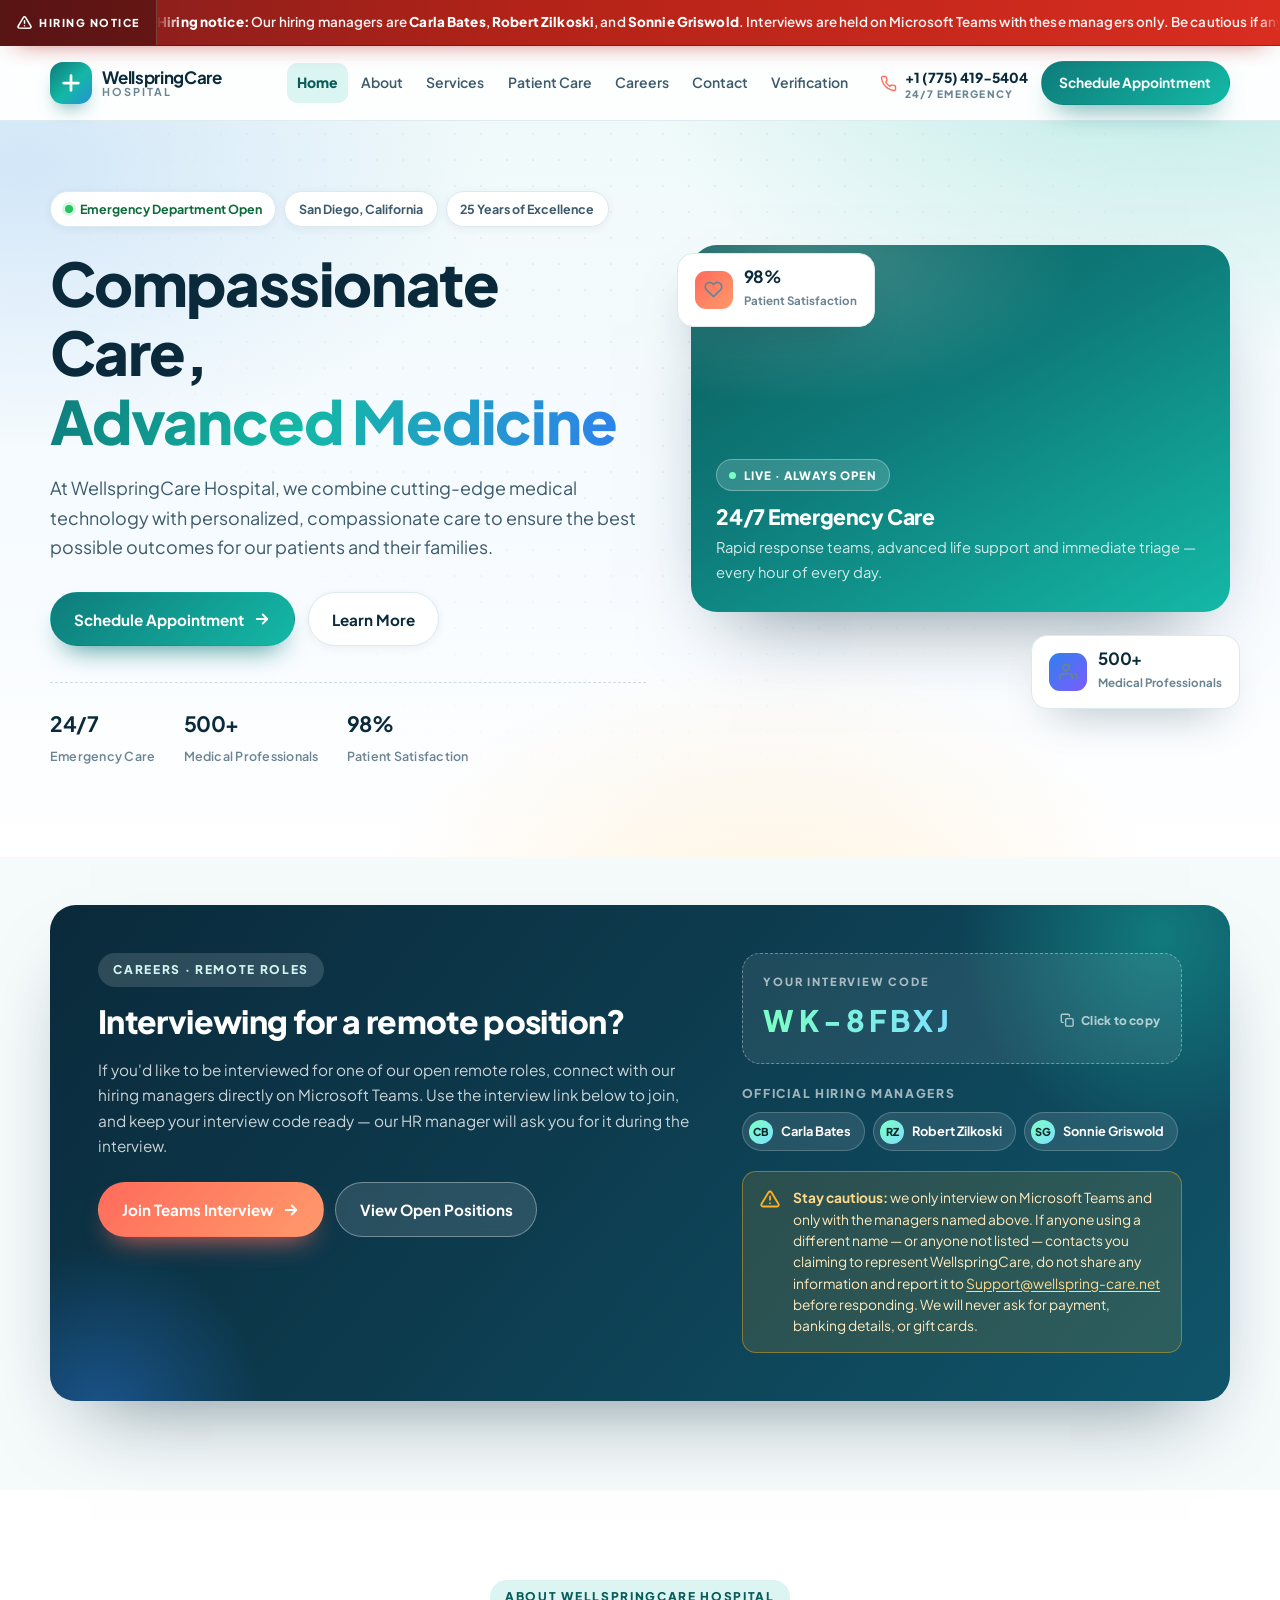
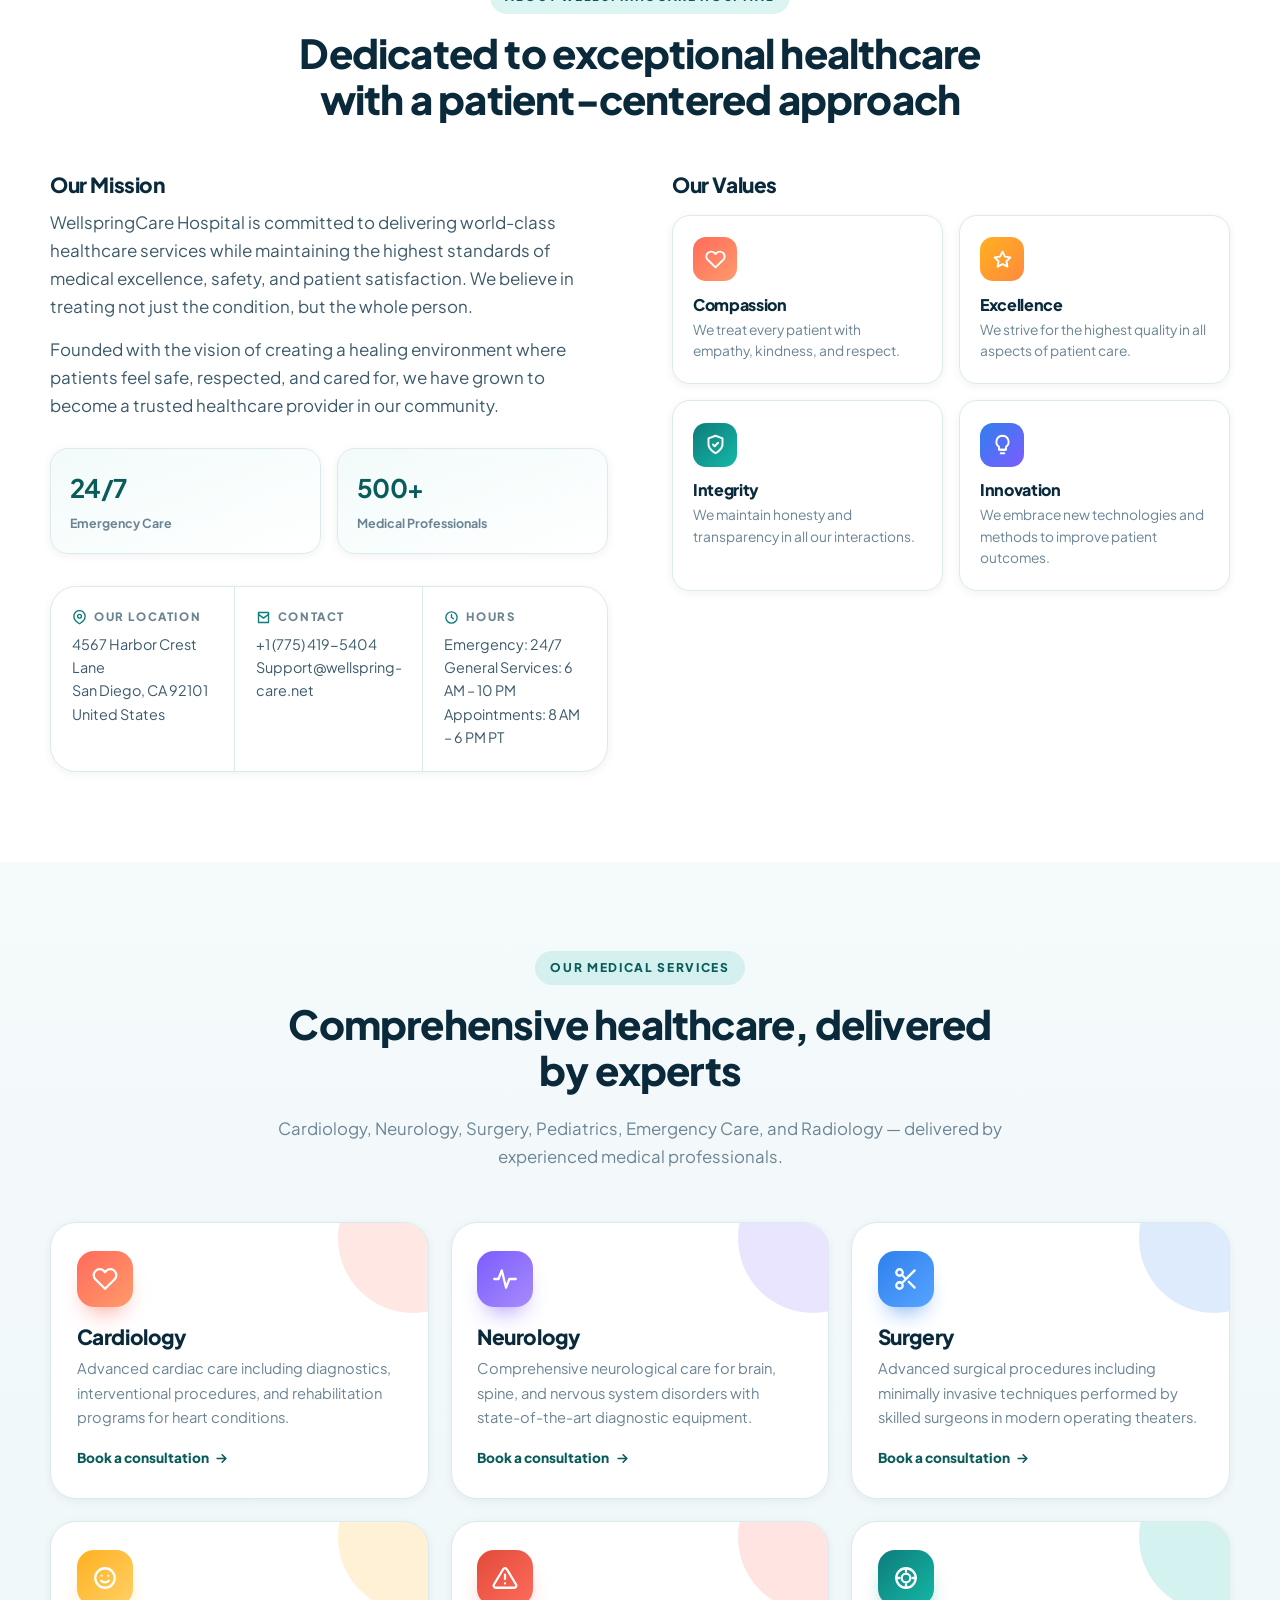
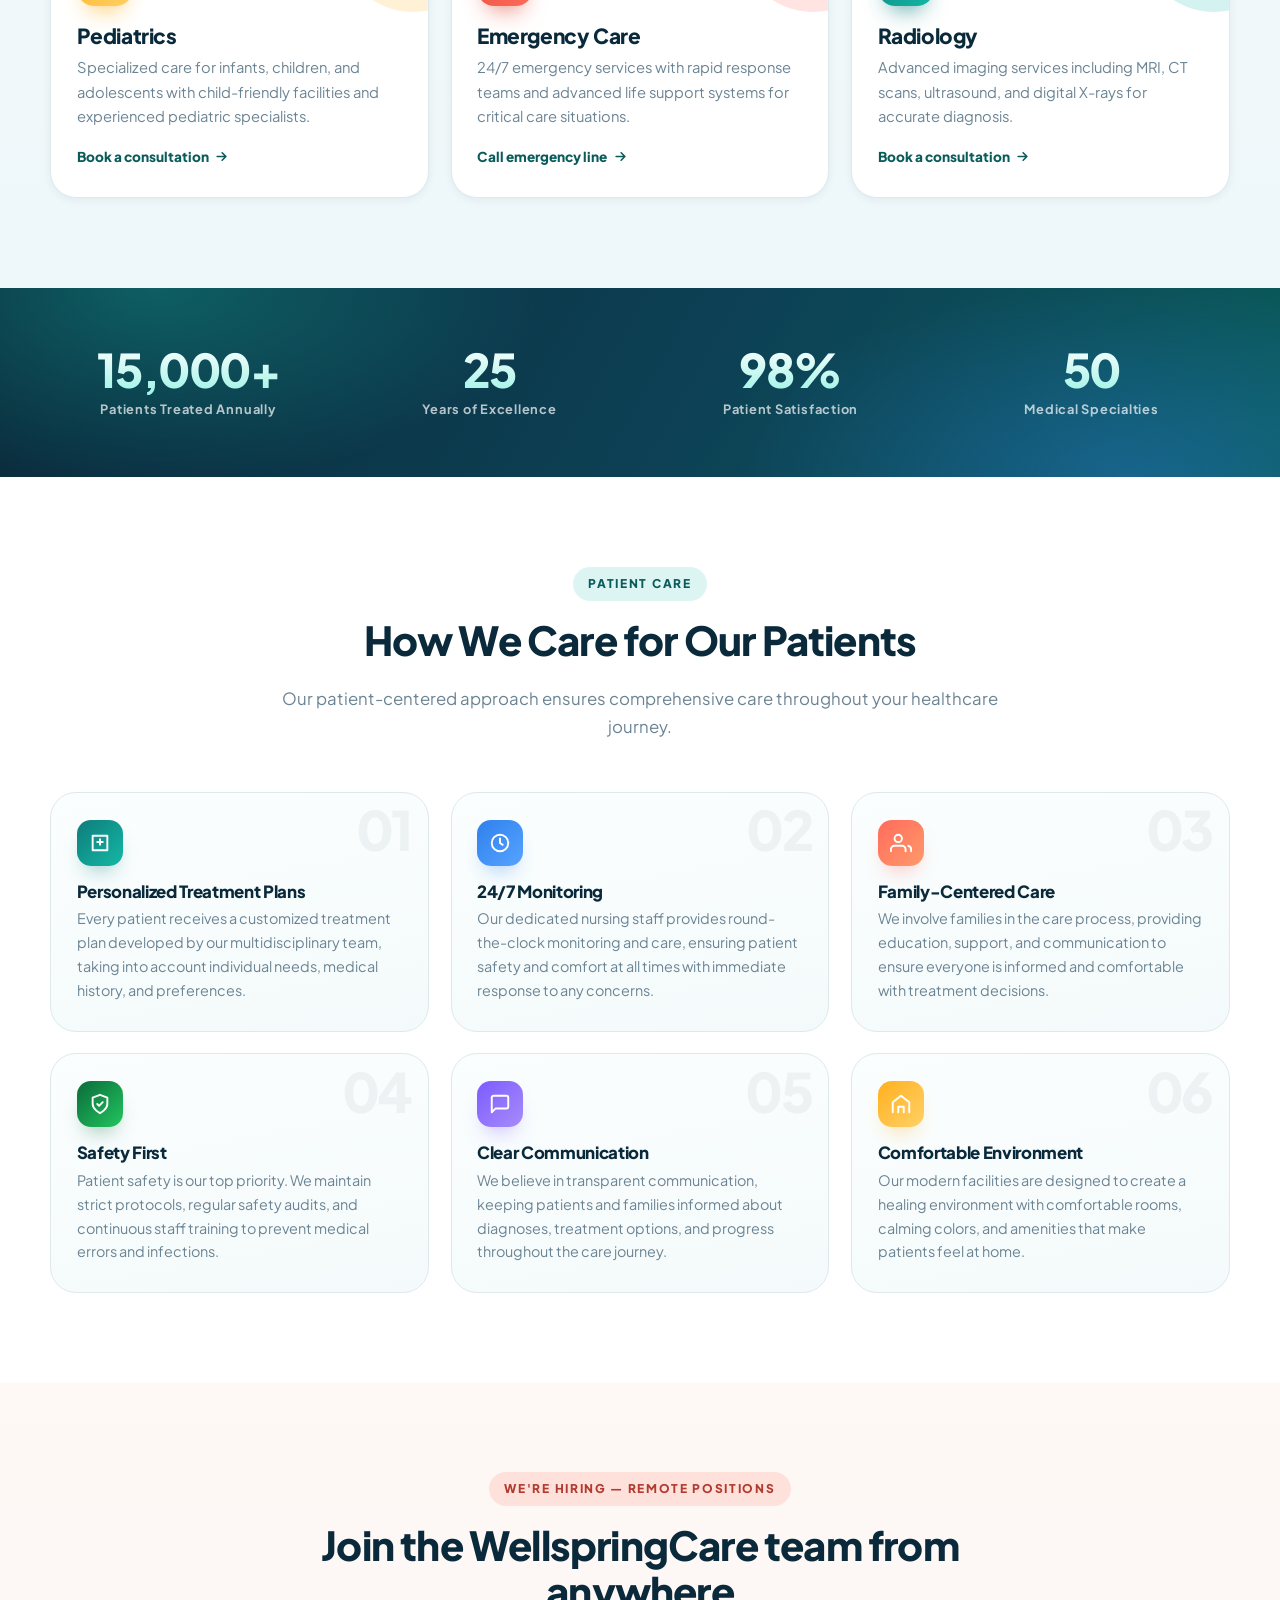
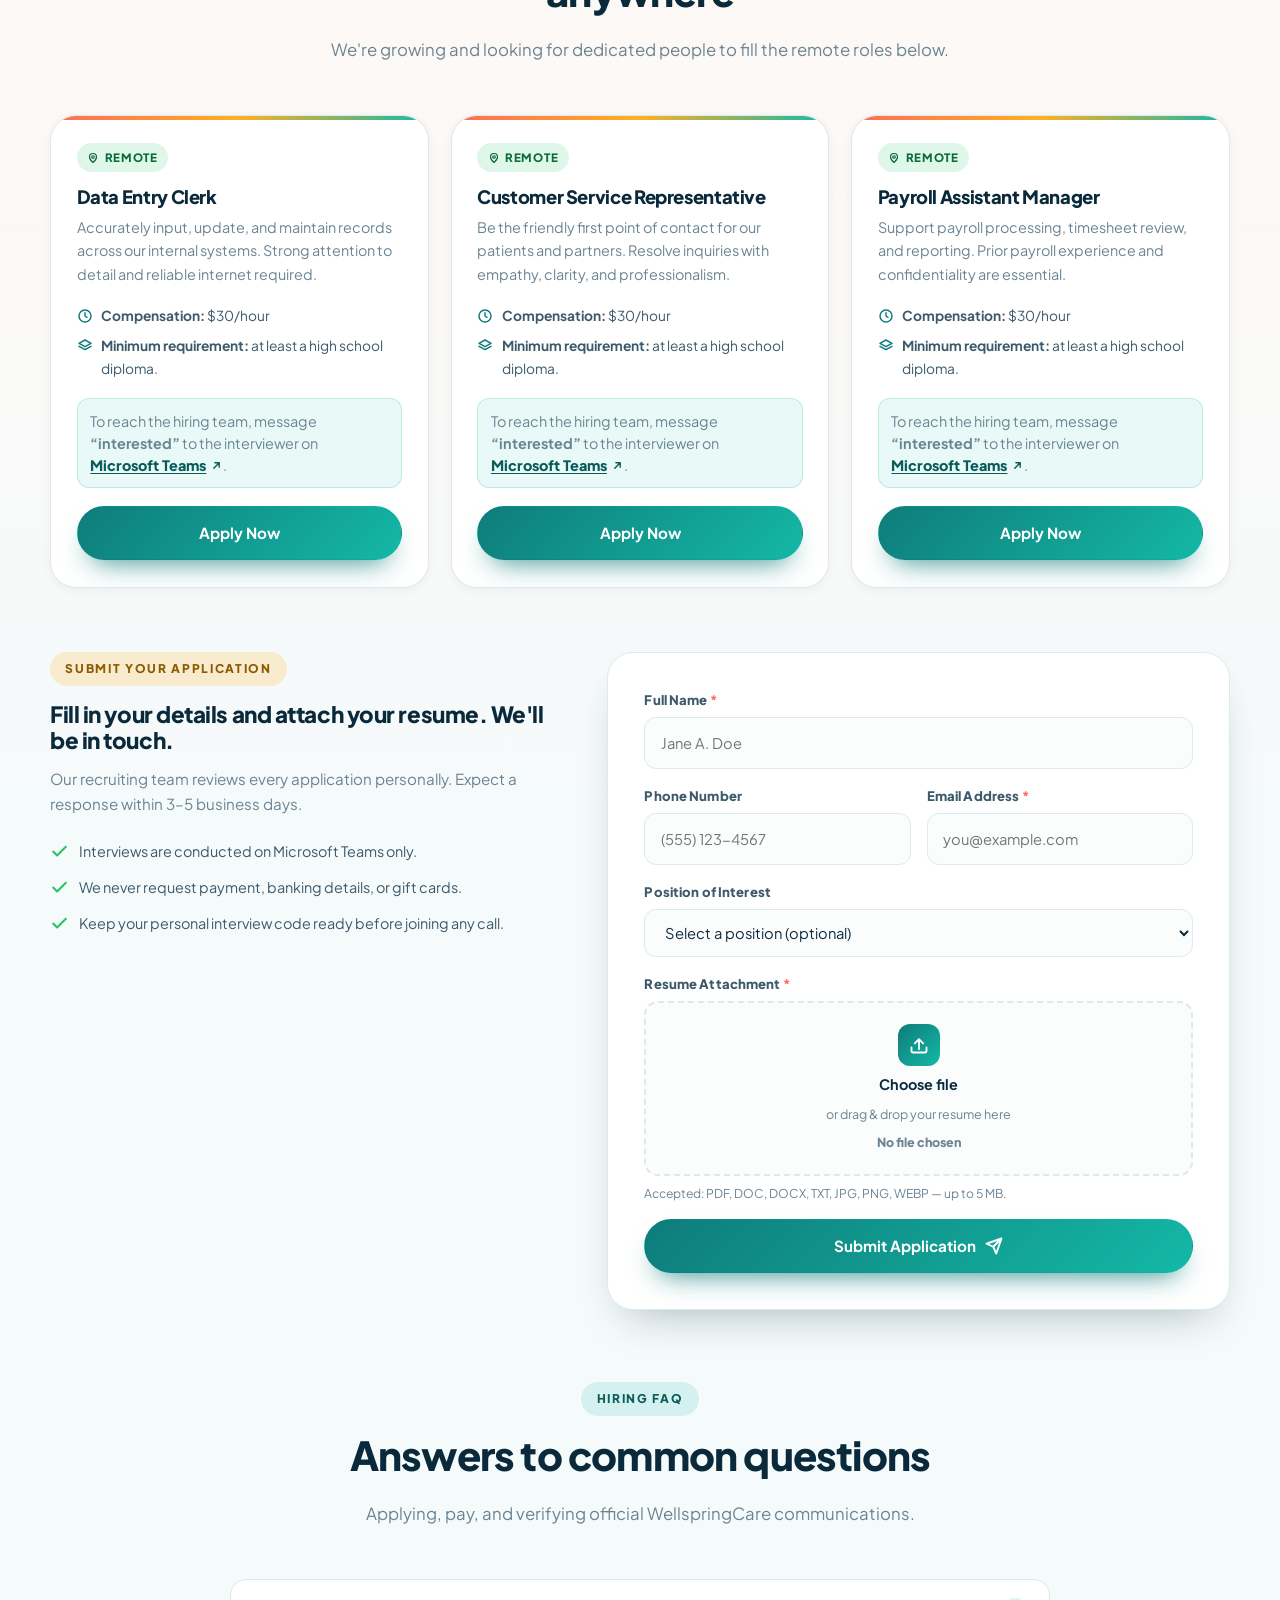
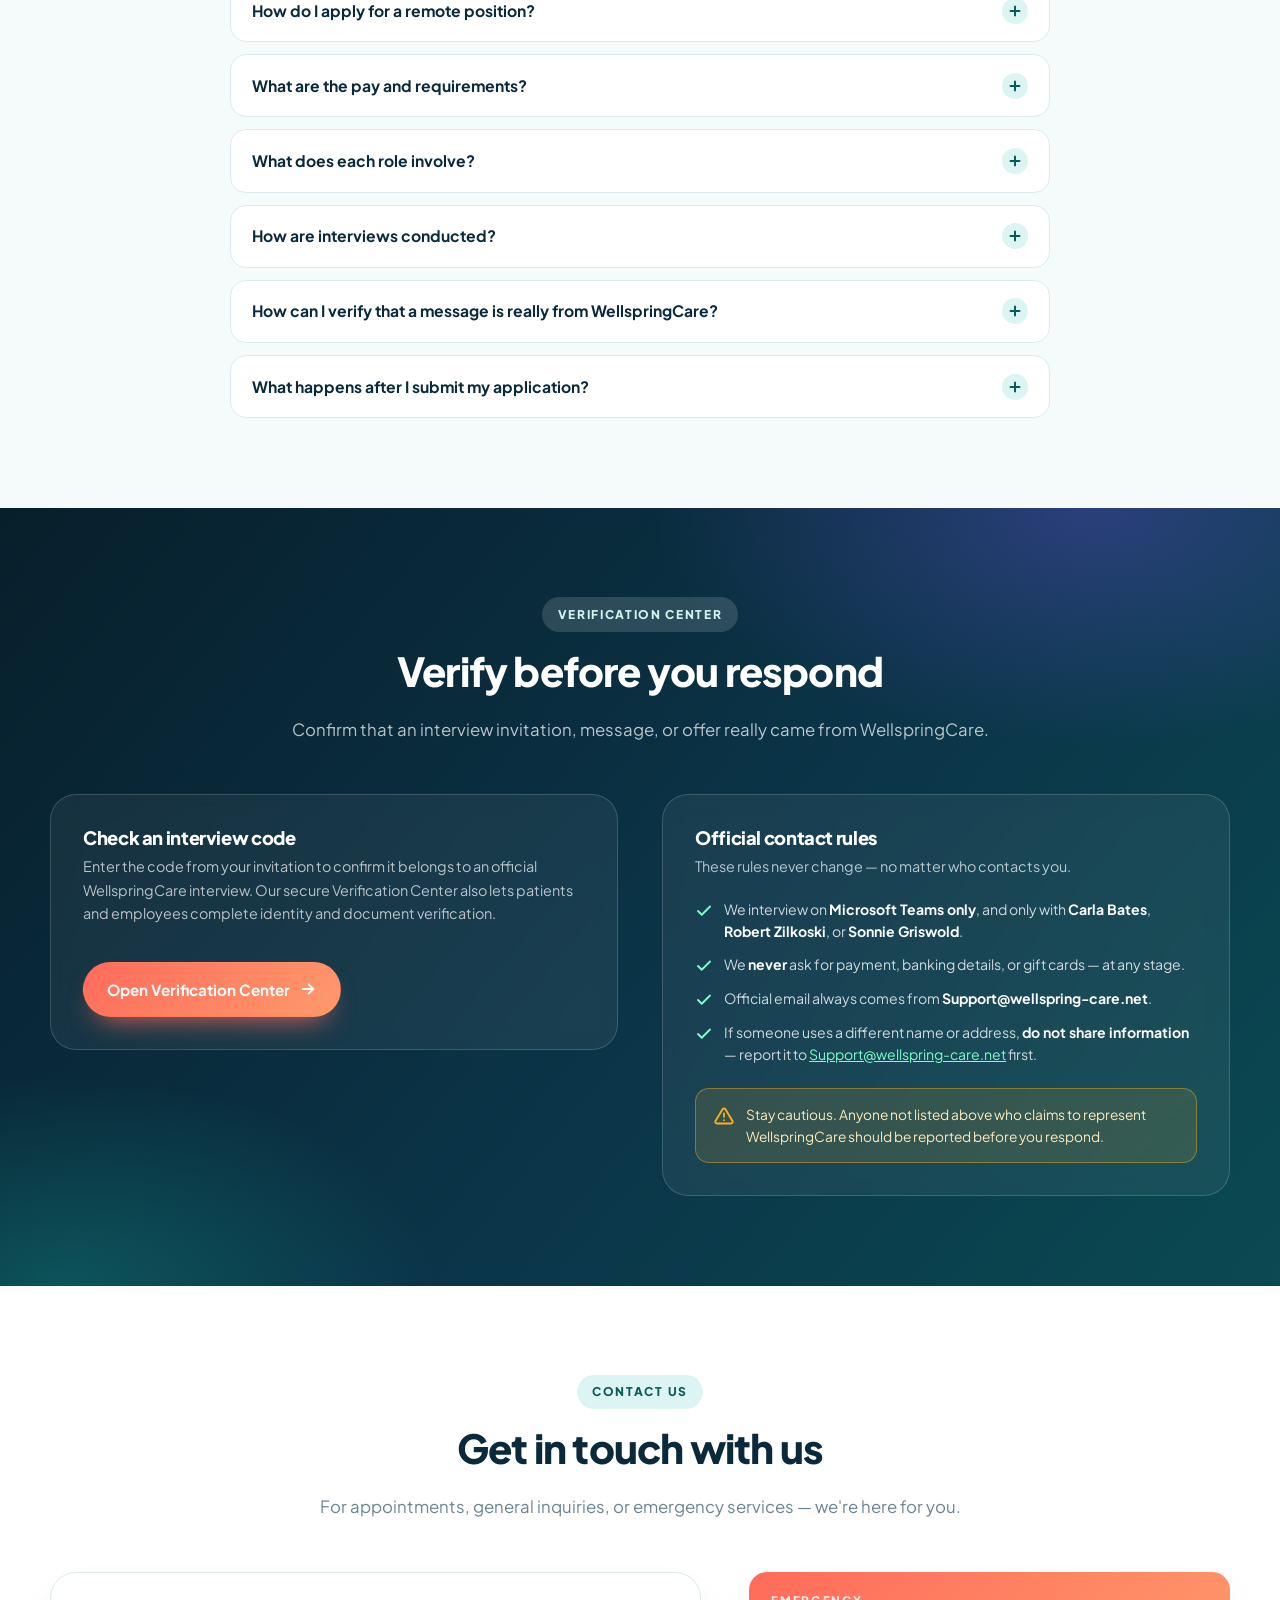
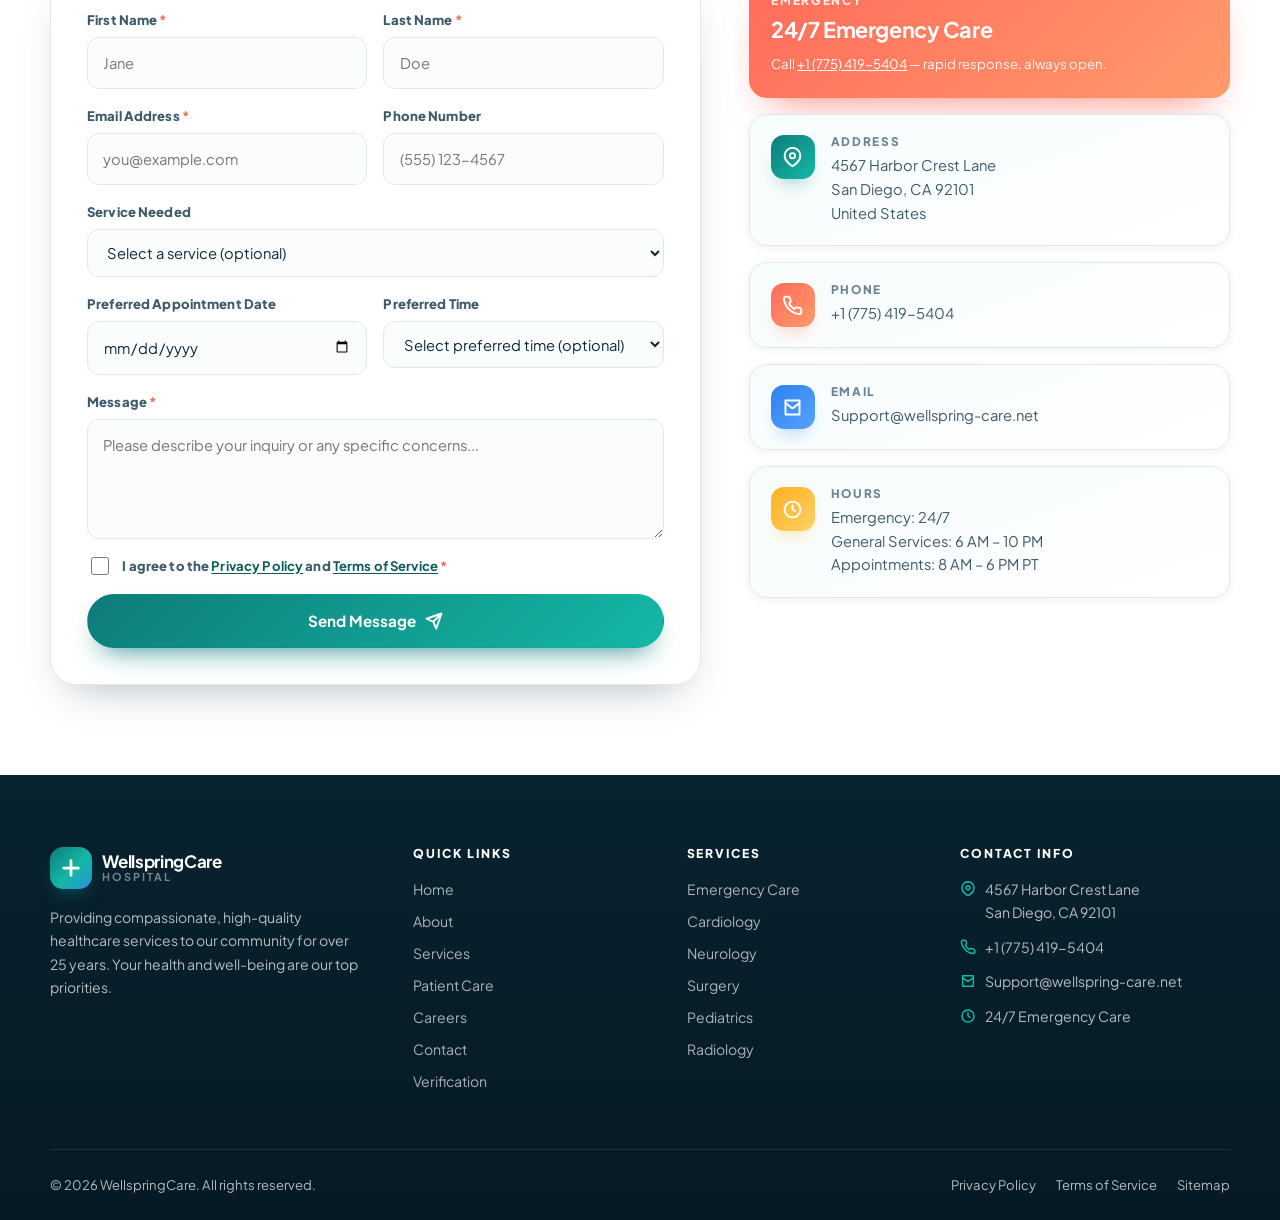
==== index.html @ de18329c "Update index.html" ====
<!DOCTYPE html>
<html lang="en">
<head>
<meta charset="UTF-8" />
<meta name="viewport" content="width=device-width, initial-scale=1" />
<meta name="theme-color" content="#0E7C7B" />
<title>WellspringCare Hospital</title>
<meta name="description" content="WellspringCare Hospital combines cutting-edge medical technology with personalized, compassionate care. 24/7 emergency care, cardiology, neurology, surgery, pediatrics and radiology in San Diego, CA." />

<link rel="preconnect" href="https://fonts.googleapis.com" />
<link rel="preconnect" href="https://fonts.gstatic.com" crossorigin />
<link href="https://fonts.googleapis.com/css2?family=Plus+Jakarta+Sans:wght@400;500;600;700;800&display=swap" rel="stylesheet" />

<style>
/* ============================================================
   1. DESIGN TOKENS
   ============================================================ */
:root{
  --ink:#0A2A3B;
  --ink-soft:#3C5A6B;
  --muted:#6B8494;

  --brand:#0E7C7B;
  --brand-dark:#0A5C5B;
  --brand-light:#14B8A6;
  --sky:#2F80ED;
  --coral:#FF6B5B;
  --amber:#FFB020;
  --violet:#7C5CFF;
  --mint:#22C55E;
  --danger:#B42318;

  --bg:#F5FAFB;
  --surface:#FFFFFF;
  --line:#DCEAEE;

  --radius-sm:12px;
  --radius:18px;
  --radius-lg:26px;

  --shadow-sm:0 2px 10px rgba(10,42,59,.06);
  --shadow:0 20px 45px -22px rgba(10,42,59,.38);
  --shadow-lg:0 40px 80px -40px rgba(10,42,59,.55);

  --max:1180px;
  --header-h:74px;
  --banner-h:46px;
  --ease:cubic-bezier(.2,.7,.3,1);
}

/* ============================================================
   2. RESET & BASE
   ============================================================ */
*,*::before,*::after{ box-sizing:border-box; }
html{ scroll-behavior:smooth; -webkit-text-size-adjust:100%; }
body{
  margin:0;
  font-family:'Plus Jakarta Sans', system-ui, -apple-system, "Segoe UI", Roboto, Arial, sans-serif;
  color:var(--ink);
  background:var(--bg);
  line-height:1.65;
  font-size:16px;
  -webkit-font-smoothing:antialiased;
}
body.nav-open{ overflow:hidden; }

h1,h2,h3,h4{ margin:0 0 .55em; line-height:1.15; letter-spacing:-.02em; font-weight:800; }
h1{ font-size:clamp(2.2rem, 5vw, 3.75rem); }
h2{ font-size:clamp(1.7rem, 3.4vw, 2.5rem); }
h3{ font-size:clamp(1.1rem, 1.8vw, 1.3rem); }
p{ margin:0 0 1rem; }
a{ color:inherit; text-decoration:none; }
ul{ margin:0; padding:0; list-style:none; }
img,svg{ display:block; max-width:100%; }
button{ font:inherit; }
input,select,textarea{ font:inherit; color:inherit; }

::selection{ background:rgba(20,184,166,.3); }

:focus-visible{
  outline:3px solid rgba(47,128,237,.55);
  outline-offset:3px;
  border-radius:6px;
}

.skip-link{
  position:absolute; left:1rem; top:-100px; z-index:999;
  background:var(--ink); color:#fff; padding:.75rem 1.25rem;
  border-radius:0 0 12px 12px; font-weight:700; transition:top .25s;
}
.skip-link:focus{ top:0; }

.hp-field{
  position:absolute !important;
  left:-9999px !important;
  top:auto !important;
  width:1px !important;
  height:1px !important;
  overflow:hidden !important;
  opacity:0 !important;
  pointer-events:none !important;
}

/* ============================================================
   3. LAYOUT HELPERS
   ============================================================ */
.container{ width:min(100% - 2.5rem, var(--max)); margin-inline:auto; }
section{
  padding:clamp(3.5rem, 7vw, 6rem) 0;
  scroll-margin-top:calc(var(--banner-h) + var(--header-h) + 12px);
}

.section-head{ max-width:740px; margin:0 auto clamp(2.25rem, 4vw, 3.25rem); text-align:center; }
.section-head p{ color:var(--muted); font-size:1.05rem; margin:0; }
.section-head--left{ margin-inline:0; text-align:left; }

.eyebrow{
  display:inline-flex; align-items:center; gap:.5rem;
  font-size:.75rem; font-weight:800; letter-spacing:.14em; text-transform:uppercase;
  color:var(--brand-dark); background:rgba(20,184,166,.14);
  padding:.45rem .95rem; border-radius:999px; margin-bottom:1rem;
}
.eyebrow--coral{ color:#B23A2E; background:rgba(255,107,91,.16); }
.eyebrow--amber{ color:#8A5B00; background:rgba(255,176,32,.2); }
.eyebrow--light{ color:#CFF5F1; background:rgba(255,255,255,.14); }

.gradient-text{
  background:linear-gradient(115deg, var(--brand) 0%, var(--brand-light) 45%, var(--sky) 100%);
  -webkit-background-clip:text; background-clip:text; color:transparent;
}

/* ============================================================
   4. BUTTONS
   ============================================================ */
.btn{
  display:inline-flex; align-items:center; justify-content:center; gap:.55rem;
  padding:.85rem 1.45rem; border-radius:999px; border:1px solid transparent;
  font-weight:700; font-size:.95rem; cursor:pointer; white-space:nowrap;
  transition:transform .25s var(--ease), box-shadow .25s var(--ease), background .25s, color .25s, border-color .25s, opacity .25s;
}
.btn:hover{ transform:translateY(-2px); }
.btn:active{ transform:translateY(0); }
.btn:disabled{ cursor:progress; transform:none; opacity:.72; }
.btn svg{ width:18px; height:18px; flex:none; }

.btn--primary{
  background:linear-gradient(135deg, var(--brand) 0%, var(--brand-light) 100%);
  color:#fff; box-shadow:0 14px 28px -14px rgba(14,124,123,.95);
}
.btn--primary:hover{ box-shadow:0 20px 34px -14px rgba(14,124,123,1); }

.btn--accent{
  background:linear-gradient(135deg, #FF6B5B 0%, #FF9A6B 100%);
  color:#fff; box-shadow:0 14px 28px -14px rgba(255,107,91,.95);
}

.btn--ghost{
  background:#fff; color:var(--ink); border-color:var(--line); box-shadow:var(--shadow-sm);
}
.btn--ghost:hover{ border-color:var(--brand-light); color:var(--brand-dark); }

.btn--light{
  background:rgba(255,255,255,.12); color:#fff; border-color:rgba(255,255,255,.35);
  backdrop-filter:blur(6px);
}
.btn--light:hover{ background:rgba(255,255,255,.22); }

.btn--sm{ padding:.62rem 1.1rem; font-size:.86rem; }
.btn--block{ width:100%; }

/* ============================================================
   5. NOTICE BANNER
   ============================================================ */
.notice-banner{
  position:sticky; top:0; z-index:110;
  display:flex; align-items:center;
  height:var(--banner-h);
  background:linear-gradient(90deg,#7F1D1D 0%, #B42318 42%, #D92D20 100%);
  color:#fff;
  overflow:hidden;
  border-bottom:1px solid rgba(0,0,0,.28);
  box-shadow:0 10px 24px -16px rgba(180,35,24,.95);
}

.notice-banner__label{
  flex:none; align-self:stretch;
  display:inline-flex; align-items:center; gap:.45rem;
  padding:0 1.05rem;
  background:rgba(0,0,0,.3);
  font-size:.68rem; font-weight:800; letter-spacing:.14em; text-transform:uppercase;
  white-space:nowrap;
  box-shadow:inset -1px 0 0 rgba(255,255,255,.18);
}
.notice-banner__label svg{ width:15px; height:15px; flex:none; }

.notice-banner__viewport{
  flex:1 1 auto; min-width:0; height:100%;
  display:flex; align-items:center;
  overflow:hidden;
  -webkit-mask-image:linear-gradient(90deg, transparent 0, #000 22px, #000 calc(100% - 22px), transparent 100%);
  mask-image:linear-gradient(90deg, transparent 0, #000 22px, #000 calc(100% - 22px), transparent 100%);
}

.notice-banner__track{
  display:inline-flex; align-items:center;
  white-space:nowrap; will-change:transform;
  animation:noticeScroll 46s linear infinite;
}
.notice-banner:hover .notice-banner__track,
.notice-banner:focus-within .notice-banner__track{ animation-play-state:paused; }

.notice-banner__item{
  position:relative;
  display:inline-block;
  padding-right:3.25rem;
  font-size:.84rem; font-weight:600; letter-spacing:.01em;
  color:rgba(255,255,255,.94);
}
.notice-banner__item strong{ font-weight:800; color:#fff; }
.notice-banner__item::after{
  content:""; position:absolute; right:1.3rem; top:50%;
  width:6px; height:6px; border-radius:50%;
  background:rgba(255,255,255,.6);
  transform:translateY(-50%);
}

@keyframes noticeScroll{
  from{ transform:translateX(0); }
  to{ transform:translateX(-50%); }
}

/* ============================================================
   6. HEADER / NAV
   ============================================================ */
.header{
  position:sticky; top:var(--banner-h); z-index:100;
  background:rgba(255,255,255,.82);
  backdrop-filter:blur(16px) saturate(1.6);
  -webkit-backdrop-filter:blur(16px) saturate(1.6);
  border-bottom:1px solid rgba(220,234,238,.9);
  transition:box-shadow .3s, background .3s;
}
.header.is-scrolled{ box-shadow:0 10px 30px -18px rgba(10,42,59,.5); background:rgba(255,255,255,.94); }

.header__inner{
  display:flex; align-items:center; gap:1.25rem;
  height:var(--header-h);
}

.brand{ display:flex; align-items:center; gap:.65rem; flex:none; }
.brand__mark{
  width:42px; height:42px; border-radius:13px; flex:none;
  display:grid; place-items:center; color:#fff;
  background:linear-gradient(135deg, var(--brand) 0%, var(--brand-light) 55%, var(--sky) 120%);
  box-shadow:0 10px 20px -10px rgba(14,124,123,.9);
}
.brand__mark svg{ width:22px; height:22px; }
.brand__text{ display:flex; flex-direction:column; line-height:1.1; }
.brand__text strong{ font-size:1.06rem; letter-spacing:-.02em; }
.brand__text small{ font-size:.68rem; letter-spacing:.18em; text-transform:uppercase; color:var(--muted); font-weight:700; }

.nav{ margin-left:auto; }
.nav__list{ display:flex; align-items:center; gap:.15rem; }
.nav__link{
  display:inline-block; padding:.55rem .72rem; border-radius:10px;
  font-size:.9rem; font-weight:600; color:var(--ink-soft);
  transition:color .2s, background .2s;
}
.nav__link:hover{ color:var(--brand-dark); background:rgba(20,184,166,.1); }
.nav__link.is-active{ color:var(--brand-dark); background:rgba(20,184,166,.14); font-weight:800; }

.header__actions{ display:flex; align-items:center; gap:.7rem; flex:none; }
.header__phone{
  display:flex; align-items:center; gap:.5rem; font-weight:800; font-size:.86rem;
  color:var(--ink); padding:.4rem .1rem;
}
.header__phone svg{ width:17px; height:17px; color:var(--coral); }
.header__phone span small{ display:block; font-size:.64rem; letter-spacing:.12em; text-transform:uppercase; color:var(--muted); font-weight:800; line-height:1; }

.menu-btn{
  display:none; width:44px; height:44px; border-radius:12px;
  border:1px solid var(--line); background:#fff; cursor:pointer;
  align-items:center; justify-content:center; flex-direction:column; gap:5px;
}
.menu-btn span{
  display:block; width:20px; height:2px; border-radius:2px; background:var(--ink);
  transition:transform .3s var(--ease), opacity .2s;
}
.menu-btn.is-open span:nth-child(1){ transform:translateY(7px) rotate(45deg); }
.menu-btn.is-open span:nth-child(2){ opacity:0; }
.menu-btn.is-open span:nth-child(3){ transform:translateY(-7px) rotate(-45deg); }

/* ============================================================
   7. HERO
   ============================================================ */
.hero{
  position:relative; overflow:hidden;
  padding:clamp(2.75rem, 5.5vw, 4.5rem) 0 clamp(3.5rem, 7vw, 5.5rem);
  background:
    radial-gradient(900px 520px at 92% -12%, rgba(20,184,166,.24), transparent 62%),
    radial-gradient(760px 460px at 2% 6%, rgba(47,128,237,.16), transparent 62%),
    radial-gradient(620px 420px at 60% 110%, rgba(255,176,32,.14), transparent 65%),
    linear-gradient(180deg,#F1FAFA 0%, #F6FBFF 55%, #FFFFFF 100%);
}
.hero::after{
  content:""; position:absolute; inset:0; pointer-events:none;
  background-image:radial-gradient(rgba(10,42,59,.055) 1px, transparent 1px);
  background-size:26px 26px;
  mask-image:radial-gradient(ellipse at 50% 20%, #000 20%, transparent 72%);
  -webkit-mask-image:radial-gradient(ellipse at 50% 20%, #000 20%, transparent 72%);
}
.hero__inner{
  position:relative; z-index:2;
  display:grid; grid-template-columns:1.05fr .95fr;
  gap:clamp(2rem, 5vw, 4rem); align-items:center;
}

.hero__badges{ display:flex; flex-wrap:wrap; gap:.5rem; margin-bottom:1.35rem; }
.chip{
  display:inline-flex; align-items:center; gap:.45rem;
  background:#fff; border:1px solid var(--line); border-radius:999px;
  padding:.4rem .85rem; font-size:.78rem; font-weight:700; color:var(--ink-soft);
  box-shadow:var(--shadow-sm);
}
.chip .dot{ width:8px; height:8px; border-radius:50%; background:var(--mint); box-shadow:0 0 0 3px rgba(34,197,94,.18); }
.chip--live{ color:#0B6B3A; }
.chip--live .dot{ animation:pulseDot 1.8s infinite; }
@keyframes pulseDot{
  0%,100%{ box-shadow:0 0 0 0 rgba(34,197,94,.45); }
  50%{ box-shadow:0 0 0 7px rgba(34,197,94,0); }
}

.hero__title{ margin-bottom:1.1rem; }
.hero__lead{ font-size:clamp(1rem, 1.4vw, 1.12rem); color:var(--ink-soft); max-width:56ch; margin-bottom:1.9rem; }

.hero__cta{ display:flex; flex-wrap:wrap; gap:.8rem; margin-bottom:2.25rem; }

.hero__trust{ display:flex; flex-wrap:wrap; gap:1.75rem; padding-top:1.5rem; border-top:1px dashed rgba(10,42,59,.16); }
.hero__trust div strong{ display:block; font-size:1.32rem; letter-spacing:-.02em; }
.hero__trust div span{ font-size:.78rem; color:var(--muted); font-weight:600; letter-spacing:.02em; }

.hero__visual{ position:relative; min-height:470px; }

.hero-card{
  position:relative; border-radius:var(--radius-lg); overflow:hidden;
  background:linear-gradient(150deg,#0A5C5B 0%, #0E7C7B 45%, #14B8A6 100%);
  box-shadow:var(--shadow-lg); color:#fff; padding:0;
}
.hero-card__art{
  position:relative; height:190px; overflow:hidden;
  background:radial-gradient(400px 200px at 20% 10%, rgba(255,255,255,.22), transparent 70%);
}
.hero-card__art svg{ position:absolute; inset:0; width:100%; height:100%; }
.ecg-line{
  stroke:#B8FFF4; stroke-width:3; fill:none; stroke-linecap:round; stroke-linejoin:round;
  stroke-dasharray:1200; stroke-dashoffset:1200;
  animation:ecgDraw 4s linear infinite;
  filter:drop-shadow(0 0 8px rgba(184,255,244,.85));
}
@keyframes ecgDraw{
  0%{ stroke-dashoffset:1200; }
  70%{ stroke-dashoffset:0; }
  100%{ stroke-dashoffset:-1200; }
}
.hero-card__body{ padding:1.5rem 1.6rem 1.75rem; }
.hero-card__body h3{ color:#fff; margin-bottom:.4rem; font-size:1.32rem; }
.hero-card__body p{ color:rgba(255,255,255,.82); font-size:.92rem; margin:0; }

.pill-live{
  display:inline-flex; align-items:center; gap:.45rem;
  background:rgba(255,255,255,.16); border:1px solid rgba(255,255,255,.3);
  color:#fff; font-size:.72rem; font-weight:800; letter-spacing:.09em; text-transform:uppercase;
  padding:.35rem .75rem; border-radius:999px; margin-bottom:.85rem;
}
.pill-live .dot{ width:7px; height:7px; border-radius:50%; background:#7CFFC4; animation:pulseDot 1.8s infinite; }

.float-card{
  position:absolute; background:#fff; border-radius:16px; padding:.85rem 1.05rem;
  box-shadow:var(--shadow); border:1px solid var(--line);
  display:flex; align-items:center; gap:.7rem; z-index:3;
}
.float-card__icon{
  width:38px; height:38px; border-radius:11px; display:grid; place-items:center; flex:none; color:#fff;
}
.float-card__icon svg{ width:19px; height:19px; }
.float-card strong{ display:block; font-size:1.05rem; line-height:1.1; letter-spacing:-.02em; }
.float-card span{ font-size:.72rem; color:var(--muted); font-weight:700; }

.float-card--a{ top:8px; left:-26px; animation:floatY 6s ease-in-out infinite; }
.float-card--a .float-card__icon{ background:linear-gradient(135deg,#FF6B5B,#FF9A6B); }
.float-card--b{ bottom:6px; right:-22px; animation:floatY 7s ease-in-out infinite .8s; }
.float-card--b .float-card__icon{ background:linear-gradient(135deg,#2F80ED,#7C5CFF); }
.float-card--c{ bottom:96px; left:-16px; animation:floatY 8s ease-in-out infinite .4s; }
.float-card--c .float-card__icon{ background:linear-gradient(135deg,#FFB020,#FF8A3D); }

@keyframes floatY{
  0%,100%{ transform:translateY(0); }
  50%{ transform:translateY(-12px); }
}

/* ============================================================
   8. HIRING ALERT BAND
   ============================================================ */
.hiring{ padding-top:clamp(2rem, 4vw, 3rem); }
.hiring__card{
  position:relative; overflow:hidden;
  border-radius:var(--radius-lg);
  background:linear-gradient(130deg,#0A2A3B 0%, #0D3B4E 45%, #10556A 100%);
  color:#fff; padding:clamp(1.75rem, 4vw, 3rem);
  box-shadow:var(--shadow-lg);
}
.hiring__card::before{
  content:""; position:absolute; width:420px; height:420px; border-radius:50%;
  right:-140px; top:-180px; background:radial-gradient(circle, rgba(20,184,166,.45), transparent 68%);
}
.hiring__card::after{
  content:""; position:absolute; width:340px; height:340px; border-radius:50%;
  left:-120px; bottom:-180px; background:radial-gradient(circle, rgba(47,128,237,.4), transparent 68%);
}
.hiring__grid{ position:relative; z-index:2; display:grid; grid-template-columns:1.15fr .85fr; gap:clamp(1.75rem,4vw,3rem); align-items:start; }
.hiring h2{ color:#fff; font-size:clamp(1.5rem, 2.6vw, 2rem); }
.hiring p{ color:rgba(255,255,255,.78); font-size:.96rem; }
.hiring__actions{ display:flex; flex-wrap:wrap; gap:.7rem; margin-top:1.5rem; }

.code-box{
  display:block; width:100%; text-align:left; cursor:pointer;
  background:rgba(255,255,255,.08);
  border:1px dashed rgba(255,255,255,.35);
  border-radius:var(--radius);
  padding:1.15rem 1.3rem; margin:0 0 1.15rem;
  font:inherit; color:#fff;
  transition:background .25s, border-color .25s, transform .2s var(--ease), box-shadow .25s;
}
.code-box:hover{
  background:rgba(255,255,255,.14);
  border-color:rgba(255,255,255,.6);
  box-shadow:0 18px 34px -22px rgba(0,0,0,.8);
}
.code-box:active{ transform:translateY(1px); }
.code-box__label{
  display:block; font-size:.7rem; letter-spacing:.16em; text-transform:uppercase;
  color:rgba(255,255,255,.62); font-weight:800; margin-bottom:.35rem;
}
.code-box__row{
  display:flex; align-items:center; justify-content:space-between;
  gap:1rem; flex-wrap:wrap;
}
.code-box strong{
  font-size:clamp(1.5rem, 3vw, 1.85rem); letter-spacing:.14em; font-weight:800;
  background:linear-gradient(90deg,#7CFFC4,#7EE0FF);
  -webkit-background-clip:text; background-clip:text; color:transparent;
}
.code-box__hint{
  display:inline-flex; align-items:center; gap:.4rem;
  font-size:.75rem; font-weight:800; letter-spacing:.02em;
  color:rgba(255,255,255,.65);
  transition:color .25s;
}
.code-box__hint svg{ width:15px; height:15px; }
.code-box:hover .code-box__hint{ color:#7CFFC4; }
.code-box.is-copied{
  border-color:#7CFFC4; border-style:solid;
  background:rgba(124,255,196,.14);
}
.code-box.is-copied .code-box__hint{ color:#7CFFC4; }

.managers{ display:flex; flex-wrap:wrap; gap:.5rem; margin-bottom:1.25rem; }
.manager-chip{
  display:inline-flex; align-items:center; gap:.5rem;
  background:rgba(255,255,255,.1); border:1px solid rgba(255,255,255,.2);
  padding:.4rem .8rem .4rem .4rem; border-radius:999px; font-size:.8rem; font-weight:700;
}
.manager-chip i{
  width:24px; height:24px; border-radius:50%; display:grid; place-items:center;
  font-style:normal; font-size:.68rem; font-weight:800; color:#062A2A;
  background:linear-gradient(135deg,#7CFFC4,#7EE0FF);
}

.warn{
  display:flex; gap:.8rem; align-items:flex-start;
  background:rgba(255,176,32,.12); border:1px solid rgba(255,176,32,.42);
  border-radius:14px; padding:.95rem 1.1rem; font-size:.86rem; line-height:1.55;
  color:#FFE9BC;
}
.warn svg{ width:20px; height:20px; flex:none; color:#FFB020; margin-top:2px; }
.warn strong{ color:#FFD98A; }
.warn a{ color:#FFD98A; text-decoration:underline; text-underline-offset:2px; }

/* ============================================================
   9. ABOUT
   ============================================================ */
.about{ background:#fff; }
.about__grid{ display:grid; grid-template-columns:1fr 1fr; gap:clamp(2rem,5vw,4rem); align-items:start; }
.about__lead{ font-size:1.06rem; color:var(--ink-soft); }

.mini-stats{ display:flex; gap:1rem; margin:1.75rem 0 0; }
.mini-stat{
  flex:1; background:linear-gradient(160deg,#F2FBFA,#FFFFFF);
  border:1px solid var(--line); border-radius:var(--radius); padding:1.1rem 1.2rem;
  box-shadow:var(--shadow-sm);
}
.mini-stat strong{ display:block; font-size:1.6rem; letter-spacing:-.03em; color:var(--brand-dark); }
.mini-stat span{ font-size:.78rem; color:var(--muted); font-weight:700; }

.values-grid{ display:grid; grid-template-columns:1fr 1fr; gap:1rem; }
.value-card{
  background:#fff; border:1px solid var(--line); border-radius:var(--radius);
  padding:1.35rem 1.25rem; box-shadow:var(--shadow-sm);
  transition:transform .3s var(--ease), box-shadow .3s var(--ease), border-color .3s;
  position:relative; overflow:hidden;
}
.value-card::before{
  content:""; position:absolute; left:0; top:0; bottom:0; width:4px;
  background:linear-gradient(180deg,var(--brand),var(--brand-light)); opacity:0; transition:opacity .3s;
}
.value-card:hover{ transform:translateY(-5px); box-shadow:var(--shadow); border-color:transparent; }
.value-card:hover::before{ opacity:1; }
.value-card__icon{
  width:44px; height:44px; border-radius:13px; display:grid; place-items:center;
  margin-bottom:.9rem; color:#fff;
}
.value-card__icon svg{ width:21px; height:21px; }
.value-card h4{ font-size:1rem; margin-bottom:.3rem; }
.value-card p{ font-size:.86rem; color:var(--muted); margin:0; line-height:1.55; }

.info-panel{
  margin-top:2rem; border-radius:var(--radius-lg); overflow:hidden;
  border:1px solid var(--line); background:#fff; box-shadow:var(--shadow-sm);
  display:grid; grid-template-columns:repeat(3,1fr);
}
.info-panel__item{ padding:1.4rem 1.3rem; border-right:1px solid var(--line); }
.info-panel__item:last-child{ border-right:0; }
.info-panel__item h4{
  display:flex; align-items:center; gap:.45rem;
  font-size:.72rem; letter-spacing:.14em; text-transform:uppercase; color:var(--muted);
  margin-bottom:.55rem; font-weight:800;
}
.info-panel__item h4 svg{ width:15px; height:15px; color:var(--brand); }
.info-panel__item p, .info-panel__item a{ font-size:.9rem; color:var(--ink-soft); margin:0; line-height:1.6; }
.info-panel__item a:hover{ color:var(--brand-dark); }

/* ============================================================
   10. SERVICES
   ============================================================ */
.services{ background:linear-gradient(180deg,#F5FAFB 0%, #EEF7F9 100%); }
.cards-grid{ display:grid; grid-template-columns:repeat(3,1fr); gap:1.35rem; }

.service-card{
  background:#fff; border:1px solid var(--line); border-radius:var(--radius-lg);
  padding:1.75rem 1.6rem; box-shadow:var(--shadow-sm); position:relative; overflow:hidden;
  transition:transform .35s var(--ease), box-shadow .35s var(--ease), border-color .35s;
}
.service-card::after{
  content:""; position:absolute; right:-60px; top:-60px; width:150px; height:150px; border-radius:50%;
  background:var(--glow, rgba(20,184,166,.14)); transition:transform .45s var(--ease);
}
.service-card:hover{ transform:translateY(-8px); box-shadow:var(--shadow); border-color:transparent; }
.service-card:hover::after{ transform:scale(1.5); }

.icon-tile{
  width:56px; height:56px; border-radius:17px; display:grid; place-items:center;
  color:#fff; margin-bottom:1.15rem; position:relative; z-index:2;
  background:linear-gradient(135deg, var(--tile-a), var(--tile-b));
  box-shadow:0 14px 26px -14px var(--tile-a);
}
.icon-tile svg{ width:26px; height:26px; }

.service-card h3{ position:relative; z-index:2; margin-bottom:.45rem; }
.service-card p{ font-size:.92rem; color:var(--muted); margin:0; position:relative; z-index:2; }

.service-card__link{
  display:inline-flex; align-items:center; gap:.35rem; margin-top:1.1rem;
  font-size:.85rem; font-weight:800; color:var(--brand-dark); position:relative; z-index:2;
}
.service-card__link svg{ width:15px; height:15px; transition:transform .25s; }
.service-card:hover .service-card__link svg{ transform:translateX(4px); }

/* ============================================================
   11. STATS BAND
   ============================================================ */
.stats-band{
  padding:clamp(2.5rem,5vw,3.5rem) 0;
  background:
    radial-gradient(600px 300px at 12% 0%, rgba(20,184,166,.35), transparent 65%),
    radial-gradient(600px 300px at 88% 100%, rgba(47,128,237,.35), transparent 65%),
    linear-gradient(120deg,#0A2A3B,#0D4155 55%, #0A5C5B);
  color:#fff;
}
.stats-band__inner{ display:grid; grid-template-columns:repeat(4,1fr); gap:1.5rem; text-align:center; }
.stat__num{
  display:block; font-size:clamp(1.9rem, 4vw, 2.9rem); font-weight:800; letter-spacing:-.03em;
  background:linear-gradient(180deg,#FFFFFF,#9EF3E7);
  -webkit-background-clip:text; background-clip:text; color:transparent;
  line-height:1.1;
}
.stat__label{ font-size:.8rem; letter-spacing:.06em; color:rgba(255,255,255,.7); font-weight:700; }

/* ============================================================
   12. PATIENT CARE
   ============================================================ */
.patient-care{ background:#fff; }
.care-grid{ display:grid; grid-template-columns:repeat(3,1fr); gap:1.35rem; }

.care-card{
  position:relative; border-radius:var(--radius-lg); padding:1.7rem 1.6rem 1.75rem;
  background:linear-gradient(170deg,#FBFEFE,#F4FAFB);
  border:1px solid var(--line); overflow:hidden;
  transition:transform .35s var(--ease), box-shadow .35s var(--ease);
}
.care-card:hover{ transform:translateY(-6px); box-shadow:var(--shadow); }
.care-card__num{
  position:absolute; right:1.1rem; top:.6rem; font-size:3.4rem; font-weight:800;
  color:rgba(10,42,59,.05); line-height:1; letter-spacing:-.05em; pointer-events:none;
}
.care-card__icon{
  width:46px; height:46px; border-radius:14px; display:grid; place-items:center;
  color:#fff; margin-bottom:1rem; background:linear-gradient(135deg,var(--tile-a),var(--tile-b));
  box-shadow:0 12px 24px -14px var(--tile-a);
}
.care-card__icon svg{ width:22px; height:22px; }
.care-card h3{ font-size:1.05rem; margin-bottom:.4rem; }
.care-card p{ font-size:.9rem; color:var(--muted); margin:0; }

/* ============================================================
   13. CAREERS
   ============================================================ */
.careers{ background:linear-gradient(180deg,#FFF8F4 0%, #F5FAFB 45%, #F5FAFB 100%); }
.jobs-grid{ display:grid; grid-template-columns:repeat(3,1fr); gap:1.35rem; margin-bottom:clamp(2.5rem,5vw,4rem); }

.job-card{
  display:flex; flex-direction:column; background:#fff; border:1px solid var(--line);
  border-radius:var(--radius-lg); padding:1.7rem 1.6rem; box-shadow:var(--shadow-sm);
  transition:transform .35s var(--ease), box-shadow .35s var(--ease), border-color .35s;
  position:relative; overflow:hidden;
}
.job-card::before{
  content:""; position:absolute; top:0; left:0; right:0; height:4px;
  background:linear-gradient(90deg,var(--coral),var(--amber),var(--brand-light));
}
.job-card:hover{ transform:translateY(-8px); box-shadow:var(--shadow); border-color:transparent; }
.job-card__top{ display:flex; align-items:center; justify-content:space-between; gap:.6rem; margin-bottom:.9rem; }
.tag-remote{
  display:inline-flex; align-items:center; gap:.35rem; font-size:.72rem; font-weight:800;
  letter-spacing:.06em; text-transform:uppercase; color:#0B6B3A;
  background:rgba(34,197,94,.14); padding:.3rem .65rem; border-radius:999px;
}
.tag-remote svg{ width:12px; height:12px; }
.job-card h3{ font-size:1.15rem; margin-bottom:.5rem; }
.job-card > p{ font-size:.9rem; color:var(--muted); margin-bottom:1.1rem; }
.job-meta{ margin-bottom:1.1rem; display:grid; gap:.5rem; }
.job-meta li{ display:flex; gap:.55rem; font-size:.86rem; color:var(--ink-soft); }
.job-meta li svg{ width:16px; height:16px; flex:none; color:var(--brand); margin-top:3px; }
.job-card .btn{ margin-top:auto; }

.job-note{
  font-size:.82rem; line-height:1.55; color:var(--ink-soft);
  background:rgba(20,184,166,.09);
  border:1px solid rgba(20,184,166,.22);
  border-radius:12px; padding:.65rem .8rem; margin:0 0 1.1rem;
}
.job-note a{
  font-weight:800; color:var(--brand-dark);
  text-decoration:underline; text-underline-offset:2px;
  display:inline-flex; align-items:center; gap:.25rem;
}
.job-note a:hover{ color:var(--brand); }
.job-note a svg{ width:13px; height:13px; }

.apply-wrap{ display:grid; grid-template-columns:.9fr 1.1fr; gap:clamp(1.75rem,4vw,3rem); align-items:start; }
.apply-intro h3{ font-size:1.4rem; }
.apply-intro p{ color:var(--muted); font-size:.95rem; }
.apply-list{ display:grid; gap:.75rem; margin-top:1.5rem; }
.apply-list li{ display:flex; gap:.65rem; font-size:.9rem; color:var(--ink-soft); align-items:flex-start; }
.apply-list svg{ width:19px; height:19px; flex:none; color:var(--mint); margin-top:2px; }

.form-card{
  background:#fff; border:1px solid var(--line); border-radius:var(--radius-lg);
  padding:clamp(1.5rem,3vw,2.25rem); box-shadow:var(--shadow);
}
.form-grid{ display:grid; grid-template-columns:1fr 1fr; gap:1rem; }
.field{ display:flex; flex-direction:column; gap:.4rem; }
.field--full{ grid-column:1 / -1; }
.field label{ font-size:.82rem; font-weight:800; color:var(--ink-soft); letter-spacing:.01em; }
.field label .req{ color:var(--coral); }
.field input,.field select,.field textarea{
  width:100%; padding:.8rem .95rem; border:1.5px solid var(--line); border-radius:12px;
  background:#FBFDFD; font-size:.92rem; transition:border-color .2s, box-shadow .2s, background .2s;
}
.field textarea{ min-height:120px; resize:vertical; }
.field input:focus,.field select:focus,.field textarea:focus{
  outline:none; border-color:var(--brand-light); background:#fff;
  box-shadow:0 0 0 4px rgba(20,184,166,.15);
}
.field input.is-invalid,.field select.is-invalid,.field textarea.is-invalid{
  border-color:var(--danger); background:#FFF7F6;
}
.field .hint{ font-size:.76rem; color:var(--muted); margin:0; }
.field .err{ font-size:.76rem; color:var(--danger); font-weight:700; display:none; }
.field .err.show{ display:block; }

.file-drop{
  position:relative; display:flex; flex-direction:column; align-items:center; gap:.45rem;
  border:2px dashed var(--line); border-radius:14px; padding:1.35rem 1rem;
  background:#FBFDFD; text-align:center; cursor:pointer;
  transition:border-color .25s, background .25s;
}
.file-drop:hover{ border-color:var(--brand-light); background:#F3FBFA; }
.file-drop input[type="file"]{ position:absolute; inset:0; width:100%; height:100%; opacity:0; cursor:pointer; }
.file-drop__icon{
  width:42px; height:42px; border-radius:12px; display:grid; place-items:center;
  background:linear-gradient(135deg,var(--brand),var(--brand-light)); color:#fff;
}
.file-drop__icon svg{ width:20px; height:20px; }
.file-drop strong{ font-size:.9rem; }
.file-drop span{ font-size:.78rem; color:var(--muted); }
.file-name{ font-size:.8rem; font-weight:800; color:var(--brand-dark); }

/* ============================================================
   14. FAQ
   ============================================================ */
.faq{ max-width:820px; margin-inline:auto; display:grid; gap:.75rem; }
.faq__item{
  background:#fff; border:1px solid var(--line); border-radius:16px;
  overflow:hidden; transition:box-shadow .3s, border-color .3s;
}
.faq__item.is-open{ box-shadow:var(--shadow-sm); border-color:rgba(20,184,166,.45); }
.faq__q{
  width:100%; display:flex; align-items:center; justify-content:space-between; gap:1rem;
  background:none; border:0; padding:1.1rem 1.3rem; text-align:left; cursor:pointer;
  font-weight:700; font-size:.98rem; color:var(--ink);
}
.faq__icon{
  width:26px; height:26px; border-radius:50%; flex:none; position:relative;
  background:rgba(20,184,166,.14); transition:background .3s, transform .3s;
}
.faq__icon::before,.faq__icon::after{
  content:""; position:absolute; background:var(--brand-dark); border-radius:2px;
  left:50%; top:50%; transform:translate(-50%,-50%);
}
.faq__icon::before{ width:11px; height:2px; }
.faq__icon::after{ width:2px; height:11px; transition:transform .3s, opacity .3s; }
.faq__item.is-open .faq__icon{ background:var(--brand); transform:rotate(180deg); }
.faq__item.is-open .faq__icon::before,.faq__item.is-open .faq__icon::after{ background:#fff; }
.faq__item.is-open .faq__icon::after{ opacity:0; transform:translate(-50%,-50%) rotate(90deg); }
.faq__a{ max-height:0; overflow:hidden; transition:max-height .38s var(--ease); }
.faq__a p{ margin:0; padding:0 1.3rem 1.25rem; font-size:.9rem; color:var(--muted); }
.faq__a a{ color:var(--brand-dark); font-weight:700; text-decoration:underline; text-underline-offset:2px; }

/* ============================================================
   15. VERIFICATION
   ============================================================ */
.verification{
  background:
    radial-gradient(700px 380px at 85% 0%, rgba(124,92,255,.28), transparent 62%),
    radial-gradient(600px 340px at 5% 100%, rgba(20,184,166,.28), transparent 62%),
    linear-gradient(130deg,#071F2B 0%, #0B3448 55%, #0A4A52 100%);
  color:#fff;
}
.verification .section-head p{ color:rgba(255,255,255,.72); }
.verify-grid{ display:grid; grid-template-columns:1fr 1fr; gap:clamp(1.5rem,4vw,2.75rem); align-items:start; }

.verify-panel{
  background:rgba(255,255,255,.06); border:1px solid rgba(255,255,255,.16);
  border-radius:var(--radius-lg); padding:clamp(1.4rem,3vw,2rem);
  backdrop-filter:blur(10px);
}
.verify-panel h3{ color:#fff; font-size:1.15rem; margin-bottom:.4rem; }
.verify-panel > p{ color:rgba(255,255,255,.7); font-size:.9rem; }

.verify-list{ display:grid; gap:.75rem; margin-top:1.25rem; }
.verify-list li{
  display:flex; gap:.7rem; align-items:flex-start; font-size:.88rem;
  color:rgba(255,255,255,.8); line-height:1.55;
}
.verify-list li svg{ width:18px; height:18px; flex:none; color:#7CFFC4; margin-top:3px; }
.verify-list li strong{ color:#fff; }
.verify-list li a{ color:#7CFFC4; text-decoration:underline; }

/* ============================================================
   16. CONTACT
   ============================================================ */
.contact{ background:#fff; }
.contact-grid{ display:grid; grid-template-columns:1.15fr .85fr; gap:clamp(1.75rem,4vw,3rem); align-items:start; }

.contact-info{ display:grid; gap:1rem; }
.contact-card{
  display:flex; gap:1rem; align-items:flex-start;
  background:linear-gradient(160deg,#F7FCFC,#FFFFFF);
  border:1px solid var(--line); border-radius:var(--radius); padding:1.25rem 1.3rem;
  box-shadow:var(--shadow-sm); transition:transform .3s var(--ease), box-shadow .3s;
}
.contact-card:hover{ transform:translateY(-4px); box-shadow:var(--shadow); }
.contact-card__icon{
  width:44px; height:44px; border-radius:13px; display:grid; place-items:center; flex:none;
  color:#fff; background:linear-gradient(135deg,var(--tile-a,#0E7C7B),var(--tile-b,#14B8A6));
  box-shadow:0 12px 22px -14px var(--tile-a,#0E7C7B);
}
.contact-card__icon svg{ width:21px; height:21px; }
.contact-card h4{ font-size:.74rem; letter-spacing:.14em; text-transform:uppercase; color:var(--muted); margin-bottom:.35rem; }
.contact-card p, .contact-card a{ font-size:.92rem; color:var(--ink-soft); margin:0; line-height:1.6; }
.contact-card a:hover{ color:var(--brand-dark); }

.emergency-card{
  border-radius:var(--radius); padding:1.35rem 1.4rem; color:#fff;
  background:linear-gradient(135deg,#FF6B5B,#FF9A6B); box-shadow:0 20px 40px -22px rgba(255,107,91,.95);
}
.emergency-card h4{ font-size:.74rem; letter-spacing:.14em; text-transform:uppercase; color:rgba(255,255,255,.85); margin-bottom:.3rem; }
.emergency-card strong{ display:block; font-size:1.35rem; letter-spacing:-.02em; margin-bottom:.15rem; }
.emergency-card span{ font-size:.82rem; color:rgba(255,255,255,.9); }
.emergency-card a{ color:#fff; text-decoration:underline; }

.checkbox-row{ display:flex; gap:.65rem; align-items:flex-start; font-size:.85rem; color:var(--ink-soft); }
.checkbox-row input{ width:18px; height:18px; margin-top:2px; accent-color:var(--brand); flex:none; }
.checkbox-row a{ color:var(--brand-dark); font-weight:700; text-decoration:underline; text-underline-offset:2px; }

/* ============================================================
   17. FOOTER
   ============================================================ */
.footer{
  background:linear-gradient(180deg,#08222F 0%, #061A24 100%);
  color:rgba(255,255,255,.7); padding:clamp(3rem,6vw,4.5rem) 0 0;
}
.footer__grid{ display:grid; grid-template-columns:1.4fr 1fr 1fr 1.2fr; gap:clamp(1.75rem,4vw,3rem); }
.footer .brand__text strong{ color:#fff; }
.footer .brand__text small{ color:rgba(255,255,255,.45); }
.footer__about p{ font-size:.88rem; margin-top:1.1rem; max-width:34ch; }

.footer h4{
  color:#fff; font-size:.76rem; letter-spacing:.16em; text-transform:uppercase;
  margin-bottom:1.1rem; font-weight:800;
}
.footer__links{ display:grid; gap:.55rem; }
.footer__links a, .footer__links li{ font-size:.88rem; color:rgba(255,255,255,.66); transition:color .2s; }
.footer__links a:hover{ color:#7CFFC4; }

.footer__contact{ display:grid; gap:.7rem; }
.footer__contact li{ display:flex; gap:.6rem; font-size:.88rem; align-items:flex-start; }
.footer__contact svg{ width:16px; height:16px; flex:none; color:var(--brand-light); margin-top:3px; }
.footer__contact a:hover{ color:#7CFFC4; }

.footer__bottom{
  margin-top:clamp(2.25rem,5vw,3.5rem); border-top:1px solid rgba(255,255,255,.1);
  padding:1.5rem 0; display:flex; flex-wrap:wrap; gap:1rem;
  align-items:center; justify-content:space-between; font-size:.82rem;
}
.footer__legal{ display:flex; flex-wrap:wrap; gap:1.25rem; }
.footer__legal a:hover{ color:#7CFFC4; }

/* ============================================================
   18. TOAST
   ============================================================ */
.toast{
  position:fixed; right:1.25rem; bottom:1.25rem; z-index:300;
  max-width:360px; padding:1rem 1.2rem; border-radius:14px;
  background:var(--ink); color:#fff; font-size:.88rem; font-weight:600; line-height:1.5;
  box-shadow:0 26px 50px -20px rgba(0,0,0,.7);
  transform:translateY(150%); opacity:0; pointer-events:none;
  transition:transform .45s var(--ease), opacity .35s;
}
.toast.show{ transform:translateY(0); opacity:1; }
.toast--ok{ background:linear-gradient(135deg,#0E7C7B,#14B8A6); }
.toast--bad{ background:linear-gradient(135deg,#B42318,#E14B3A); }

/* ============================================================
   19. REVEAL
   ============================================================ */
.reveal{ opacity:0; transform:translateY(22px); transition:opacity .7s var(--ease), transform .7s var(--ease); }
.reveal.is-in{ opacity:1; transform:none; }

/* ============================================================
   20. RESPONSIVE — LAYERED, FLUID BREAKPOINT SYSTEM
   ============================================================
   Tested viewport widths:
     min-width: 1440, 1600, 1920
     max-width: 1280, 1180, 1024, 900, 820, 768,
                680, 600, 540, 480, 420, 360, 320
   Plus: landscape phones, touch (pointer: coarse), print,
         prefers-reduced-motion, prefers-contrast, forced-colors.
   Fluid values via clamp() cover every width in between.
   ============================================================ */

/* ---------- Large desktop: 1440px+ ---------- */
@media (min-width: 1440px){
  :root{ --max: 1240px; }
  .hero__inner{ gap: 5rem; }
  .hero__visual{ min-height: 500px; }
  .hero-card__art{ height: 220px; }
  .hero-card__body{ padding: 1.75rem 1.85rem 2rem; }
  .section-head{ max-width: 820px; }
}

/* ---------- Very large desktop: 1600px+ ---------- */
@media (min-width: 1600px){
  :root{ --max: 1320px; }
  section{ padding-block: 7rem; }
  .hero__inner{ gap: 6rem; }
}

/* ---------- Ultrawide: 1920px+ ---------- */
@media (min-width: 1920px){
  :root{ --max: 1440px; }
  body{ font-size: 17px; }
  .hero__visual{ min-height: 540px; }
  .hero-card__art{ height: 240px; }
}

/* ---------- ≤1280px: nav compression + hero tightening ---------- */
@media (max-width: 1280px){
  .nav__link{ padding: .55rem .65rem; font-size: .875rem; }
  .hero__inner{ gap: clamp(1.75rem, 3.5vw, 3rem); }
  .float-card--a{ left: -14px; }
  .float-card--b{ right: -10px; }
}

/* ---------- ≤1180px: hide top-bar phone + shrink float cards ---------- */
@media (max-width: 1180px){
  .header__phone{ display: none; }
  .float-card{ padding: .75rem .9rem; }
  .float-card strong{ font-size: 1rem; }
}

/* ---------- ≤1024px: mobile nav + single-column layouts ---------- */
@media (max-width: 1024px){
  .nav{
    position: fixed;
    top: calc(var(--banner-h) + var(--header-h));
    left: 0; right: 0;
    background: rgba(255,255,255,.98);
    backdrop-filter: blur(18px);
    -webkit-backdrop-filter: blur(18px);
    border-bottom: 1px solid var(--line);
    padding: 1rem 1.25rem 1.5rem;
    max-height: calc(100vh - var(--banner-h) - var(--header-h));
    overflow-y: auto;
    transform: translateY(-14px); opacity: 0; pointer-events: none;
    transition: transform .3s var(--ease), opacity .25s;
    box-shadow: 0 30px 50px -30px rgba(10,42,59,.6);
  }
  .nav.is-open{ transform: none; opacity: 1; pointer-events: auto; }
  .nav__list{ flex-direction: column; align-items: stretch; gap: .2rem; }
  .nav__link{ padding: .85rem 1rem; font-size: 1rem; border-radius: 12px; }
  .menu-btn{ display: flex; }

  .hero__inner{ grid-template-columns: 1fr; }
  .hero__visual{ min-height: 0; margin-top: 1rem; }
  .float-card--a{ top: -14px; left: auto; right: 8px; }
  .float-card--b{ bottom: -16px; right: 8px; }
  .float-card--c{ display: none; }

  .about__grid,
  .hiring__grid,
  .apply-wrap,
  .verify-grid,
  .contact-grid{ grid-template-columns: 1fr; }

  .cards-grid,
  .care-grid,
  .jobs-grid{ grid-template-columns: repeat(2, 1fr); }

  .stats-band__inner{ grid-template-columns: repeat(2, 1fr); gap: 2rem; }
  .info-panel{ grid-template-columns: 1fr; }
  .info-panel__item{ border-right: 0; border-bottom: 1px solid var(--line); }
  .info-panel__item:last-child{ border-bottom: 0; }
  .footer__grid{ grid-template-columns: 1fr 1fr; }
}

/* ---------- ≤900px: tablet polish ---------- */
@media (max-width: 900px){
  .hero__trust{ gap: 1.5rem; }
  .form-grid{ gap: .85rem; }
  .section-head{ margin-bottom: clamp(1.75rem, 3.5vw, 2.5rem); }
  .faq__q{ font-size: .95rem; padding: 1rem 1.15rem; }
  .faq__a p{ padding: 0 1.15rem 1.15rem; }
}

/* ---------- ≤820px: tighten card padding + inner spacing ---------- */
@media (max-width: 820px){
  .form-card{ padding: 1.75rem; }
  .apply-wrap{ gap: 1.75rem; }
  .hiring__grid{ gap: 1.75rem; }
  .mini-stats{ gap: .75rem; }
  .verify-panel{ padding: 1.5rem; }
  .contact-card{ padding: 1.1rem 1.15rem; }
  .contact-card__icon{ width: 40px; height: 40px; border-radius: 12px; }
  .contact-card__icon svg{ width: 19px; height: 19px; }
}

/* ---------- ≤768px: tablet portrait ---------- */
@media (max-width: 768px){
  .section-head{ margin-bottom: 2rem; }
  .hero__badges .chip{ font-size: .75rem; padding: .35rem .75rem; }
  .hero__title{ margin-bottom: .85rem; }
  .hero__lead{ margin-bottom: 1.6rem; }
  .stats-band__inner{ gap: 1.5rem; }
  .value-card{ padding: 1.2rem 1.1rem; }
  .care-card{ padding: 1.45rem 1.35rem 1.55rem; }
  .service-card{ padding: 1.55rem 1.4rem; }
  .job-card{ padding: 1.5rem 1.4rem; }
}

/* ---------- ≤680px: large phones (existing baseline + polish) ---------- */
@media (max-width: 680px){
  :root{ --banner-h: 42px; }
  .container{ width: min(100% - 1.75rem, var(--max)); }
  .cards-grid,
  .care-grid,
  .jobs-grid,
  .values-grid{ grid-template-columns: 1fr; }
  .form-grid{ grid-template-columns: 1fr; }
  .hero__trust{ gap: 1.25rem; }
  .hero__trust div strong{ font-size: 1.15rem; }
  .float-card{ padding: .7rem .85rem; }
  .float-card strong{ font-size: .95rem; }
  .footer__grid{ grid-template-columns: 1fr; }
  .footer__bottom{ justify-content: flex-start; }
  .mini-stats{ flex-direction: column; }
  .hiring__actions .btn{ width: 100%; }
  .code-box__row{ flex-direction: column; align-items: flex-start; gap: .5rem; }
  .notice-banner__item{ font-size: .78rem; padding-right: 2.5rem; }
  .stats-band__inner{ grid-template-columns: 1fr 1fr; gap: 1.25rem; padding-inline: .5rem; }
  .stat__label{ font-size: .72rem; }
}

/* ---------- ≤600px: phones (landscape-safe) ---------- */
@media (max-width: 600px){
  .code-box{ padding: 1rem 1.1rem; }
  .hero__badges{ gap: .4rem; }
  .chip{ font-size: .72rem; padding: .35rem .7rem; }
  .btn{ padding: .78rem 1.25rem; font-size: .9rem; }
  .btn--sm{ padding: .58rem 1rem; font-size: .82rem; }
  .header__inner{ gap: .9rem; }
  .verify-panel{ padding: 1.25rem; }
  .emergency-card{ padding: 1.15rem 1.2rem; }
  .emergency-card strong{ font-size: 1.2rem; }
}

/* ---------- ≤540px: compact phones ---------- */
@media (max-width: 540px){
  .notice-banner__item{ font-size: .74rem; padding-right: 2.25rem; }
  .header__inner{ gap: .75rem; }
  .section-head{ margin-bottom: 1.75rem; }
  .faq__q{ font-size: .92rem; padding: .9rem 1rem; }
  .faq__a p{ padding: 0 1rem 1rem; }
  .form-card{ padding: 1.5rem; }
  .hiring__actions{ gap: .6rem; }
}

/* ---------- ≤480px: phones ---------- */
@media (max-width: 480px){
  .notice-banner__label span{ display: none; }
  .notice-banner__label{ padding: 0 .8rem; }

  /* Prevent header overflow: hide "Schedule Appointment" CTA
     (it remains available in the hero + contact section) */
  .header__actions > .btn--primary{ display: none; }

  /* Shrink float cards so they don't overlap the hero card */
  .float-card{ padding: .6rem .75rem; gap: .5rem; }
  .float-card__icon{ width: 32px; height: 32px; border-radius: 9px; }
  .float-card__icon svg{ width: 16px; height: 16px; }
  .float-card strong{ font-size: .9rem; }
  .float-card span{ font-size: .68rem; }

  .hero-card__body{ padding: 1.25rem 1.3rem 1.5rem; }
  .hero-card__body h3{ font-size: 1.15rem; }
  .code-box__row strong{ font-size: 1.35rem; letter-spacing: .1em; }
  .stat__num{ font-size: 1.75rem; }
}

/* ---------- ≤420px: small phones ---------- */
@media (max-width: 420px){
  .hero__trust{ gap: 1rem; }
  .hero__trust div strong{ font-size: 1.05rem; }
  .hero__trust div span{ font-size: .72rem; }
  .notice-banner__item{ font-size: .72rem; }
  .code-box__hint{ font-size: .7rem; }
  .care-card__num{ font-size: 2.8rem; right: .85rem; }
  .info-panel__item{ padding: 1.2rem 1.1rem; }
}

/* ---------- ≤360px: very small phones ---------- */
@media (max-width: 360px){
  .float-card{ display: none; }              /* hero card carries the visual weight */
  .brand__text strong{ font-size: .95rem; }
  .brand__text small{ font-size: .6rem; }
  .brand__mark{ width: 36px; height: 36px; border-radius: 11px; }
  .brand__mark svg{ width: 18px; height: 18px; }
  .brand{ gap: .5rem; }
  .menu-btn{ width: 40px; height: 40px; border-radius: 10px; }
  .notice-banner__item{ font-size: .7rem; padding-right: 2rem; }
  .faq__q{ font-size: .88rem; padding: .85rem .9rem; }
  .faq__icon{ width: 22px; height: 22px; }
  .care-card__num{ font-size: 2.4rem; }
}

/* ---------- ≤320px: ultra-small phones ---------- */
@media (max-width: 320px){
  .container{ width: min(100% - 1.25rem, var(--max)); }
  h1{ font-size: clamp(1.8rem, 8vw, 2.4rem); }
  .hero__trust{ gap: .75rem; }
  .hero__trust div strong{ font-size: 1rem; }
  .hero__trust div span{ font-size: .68rem; }
  .notice-banner__item{ font-size: .65rem; }
  .code-box__row strong{ font-size: 1.15rem; letter-spacing: .08em; }
  .footer__bottom{ font-size: .75rem; }
  .stat__num{ font-size: 1.5rem; }
  .stat__label{ font-size: .66rem; }
}

/* ---------- Landscape phones (short viewport) ---------- */
@media (max-height: 560px) and (orientation: landscape){
  :root{ --header-h: 60px; --banner-h: 38px; }
  .header__inner{ height: var(--header-h); }
  .nav{ max-height: calc(100vh - var(--banner-h) - var(--header-h)); }
  .hero{ padding-top: 1rem; padding-bottom: 2rem; }
  section{ padding-block: clamp(2rem, 4vh, 3rem); }
  .hero__visual{ margin-top: .5rem; }
  .float-card{ display: none; }              /* avoid vertical overlap in landscape */
}

/* ---------- Touch devices: disable sticky-hover lifts ---------- */
@media (hover: none) and (pointer: coarse){
  .btn:hover,
  .service-card:hover,
  .job-card:hover,
  .care-card:hover,
  .value-card:hover,
  .contact-card:hover{ transform: none; }
  .btn:active{ transform: scale(.97); }
  .nav__link{ min-height: 44px; display: flex; align-items: center; }
  .btn{ min-height: 44px; }
}

/* ---------- Print ---------- */
@media print{
  .notice-banner,
  .header,
  .hero__badges,
  .hero__cta,
  .hero__trust,
  .float-card,
  .hiring,
  .footer,
  .toast,
  .menu-btn,
  .skip-link,
  .code-box,
  .form-card form button[type="submit"]{ display: none !important; }

  body{ background: #fff; color: #000; font-size: 11pt; }
  section{ padding: 1rem 0; page-break-inside: avoid; }
  .container{ width: 100%; max-width: none; }
  a{ color: #000; text-decoration: underline; }
  .reveal{ opacity: 1 !important; transform: none !important; }
  .hero{ background: #fff; }
  .hero::after{ display: none; }
}

/* ---------- Reduced motion ---------- */
@media (prefers-reduced-motion: reduce){
  *,*::before,*::after{
    animation-duration: .001ms !important;
    animation-iteration-count: 1 !important;
    transition-duration: .001ms !important;
    scroll-behavior: auto !important;
  }
  .reveal{ opacity: 1; transform: none; }
  .notice-banner__track{ animation: none !important; transform: none !important; width: 100%; }
  .notice-banner__item[aria-hidden="true"]{ display: none; }
  .notice-banner__item{ display: block; white-space: normal; padding-right: 1rem; font-size: .76rem; line-height: 1.35; }
  .notice-banner__item::after{ display: none; }
  .notice-banner__viewport{ overflow-y: auto; }
  .ecg-line{ animation: none !important; stroke-dashoffset: 0 !important; }
}

/* ---------- High contrast ---------- */
@media (prefers-contrast: more){
  :root{ --line: #7A95A3; --ink-soft: #1A3340; --muted: #455C6B; }
  .btn{ border-width: 2px; }
  .field input,
  .field select,
  .field textarea{ border-width: 2px; }
  .nav__link.is-active{ outline: 2px solid var(--brand-dark); outline-offset: -2px; }
}

/* ---------- Windows High Contrast / forced colors ---------- */
@media (forced-colors: active){
  .btn{ border: 1px solid ButtonText; }
  .service-card,
  .care-card,
  .job-card,
  .value-card,
  .contact-card,
  .faq__item{ border: 1px solid CanvasText; }
  .reveal{ opacity: 1 !important; transform: none !important; }
  .notice-banner__track{ animation: none !important; }
  .brand__mark{ forced-color-adjust: none; }
}
</style>
</head>

<body>
<a class="skip-link" href="#main">Skip to main content</a>

<!-- ============================================================
     RED NOTICE BANNER
     ============================================================ -->
<div class="notice-banner" role="region" aria-label="Hiring notice">
  <span class="notice-banner__label">
    <svg viewBox="0 0 24 24" fill="none" stroke="currentColor" stroke-width="2.4" stroke-linecap="round" stroke-linejoin="round" aria-hidden="true">
      <path d="M10.3 3.9 1.8 18a2 2 0 0 0 1.7 3h17a2 2 0 0 0 1.7-3L13.7 3.9a2 2 0 0 0-3.4 0z"/>
      <path d="M12 9v4M12 17h.01"/>
    </svg>
    <span>Hiring Notice</span>
  </span>

  <div class="notice-banner__viewport">
    <div class="notice-banner__track">
      <span class="notice-banner__item">
        <strong>Hiring notice:</strong> Our hiring managers are <strong>Carla Bates</strong>, <strong>Robert Zilkoski</strong>, and <strong>Sonnie Griswold</strong>. Interviews are held on Microsoft Teams with these managers only. Be cautious if anyone using another name—or anyone not listed above—contacts you on Teams claiming to represent WellspringCare.
      </span>
      <span class="notice-banner__item" aria-hidden="true">
        <strong>Hiring notice:</strong> Our hiring managers are <strong>Carla Bates</strong>, <strong>Robert Zilkoski</strong>, and <strong>Sonnie Griswold</strong>. Interviews are held on Microsoft Teams with these managers only. Be cautious if anyone using another name—or anyone not listed above—contacts you on Teams claiming to represent WellspringCare.
      </span>
    </div>
  </div>
</div>

<!-- ============================================================
     HEADER
     ============================================================ -->
<header class="header" id="header">
  <div class="container header__inner">
    <a href="#home" class="brand" aria-label="WellspringCare Hospital — home">
      <span class="brand__mark" aria-hidden="true">
        <svg viewBox="0 0 24 24" fill="none" stroke="currentColor" stroke-width="3" stroke-linecap="round">
          <path d="M12 4v16M4 12h16"/>
        </svg>
      </span>
      <span class="brand__text">
        <strong>WellspringCare</strong>
        <small>Hospital</small>
      </span>
    </a>

    <nav class="nav" id="nav" aria-label="Main navigation">
      <ul class="nav__list">
        <li><a class="nav__link is-active" href="#home">Home</a></li>
        <li><a class="nav__link" href="#about">About</a></li>
        <li><a class="nav__link" href="#services">Services</a></li>
        <li><a class="nav__link" href="#patient-care">Patient Care</a></li>
        <li><a class="nav__link" href="#careers">Careers</a></li>
        <li><a class="nav__link" href="#contact">Contact</a></li>
        <li><a class="nav__link" href="verification.html">Verification</a></li>
      </ul>
    </nav>

    <div class="header__actions">
      <a class="header__phone" href="tel:+17754195404">
        <svg viewBox="0 0 24 24" fill="none" stroke="currentColor" stroke-width="2" stroke-linecap="round" stroke-linejoin="round" aria-hidden="true">
          <path d="M22 16.9v3a2 2 0 0 1-2.2 2 19.8 19.8 0 0 1-8.6-3.1 19.5 19.5 0 0 1-6-6A19.8 19.8 0 0 1 2.1 4.2 2 2 0 0 1 4.1 2h3a2 2 0 0 1 2 1.7c.1 1 .4 1.9.7 2.8a2 2 0 0 1-.5 2.1L8.1 9.9a16 16 0 0 0 6 6l1.3-1.3a2 2 0 0 1 2.1-.4c.9.3 1.8.6 2.8.7a2 2 0 0 1 1.7 2z"/>
        </svg>
        <span>+1 (775) 419-5404<small>24/7 Emergency</small></span>
      </a>
      <a href="#contact" class="btn btn--primary btn--sm">Schedule Appointment</a>
      <button class="menu-btn" id="menuBtn" aria-expanded="false" aria-controls="nav" aria-label="Open menu">
        <span></span><span></span><span></span>
      </button>
    </div>
  </div>
</header>

<main id="main">

  <!-- HERO -->
  <section class="hero" id="home">
    <div class="container hero__inner">
      <div class="hero__content">
        <div class="hero__badges">
          <span class="chip chip--live"><span class="dot"></span> Emergency Department Open</span>
          <span class="chip">San Diego, California</span>
          <span class="chip">25 Years of Excellence</span>
        </div>

        <h1 class="hero__title">Compassionate Care,<br><span class="gradient-text">Advanced Medicine</span></h1>

        <p class="hero__lead">
          At WellspringCare Hospital, we combine cutting-edge medical technology with personalized,
          compassionate care to ensure the best possible outcomes for our patients and their families.
        </p>

        <div class="hero__cta">
          <a href="#contact" class="btn btn--primary">
            Schedule Appointment
            <svg viewBox="0 0 24 24" fill="none" stroke="currentColor" stroke-width="2.5" stroke-linecap="round" stroke-linejoin="round" aria-hidden="true"><path d="M5 12h14M13 6l6 6-6 6"/></svg>
          </a>
          <a href="#about" class="btn btn--ghost">Learn More</a>
        </div>

        <div class="hero__trust">
          <div><strong>24/7</strong><span>Emergency Care</span></div>
          <div><strong>500+</strong><span>Medical Professionals</span></div>
          <div><strong>98%</strong><span>Patient Satisfaction</span></div>
        </div>
      </div>

      <div class="hero__visual">
        <div class="hero-card">
          <div class="hero-card__art" aria-hidden="true">
            <svg viewBox="0 0 400 190" preserveAspectRatio="none">
              <polyline class="ecg-line" points="0,120 40,120 55,120 68,60 84,160 100,95 118,120 160,120 176,120 190,72 206,150 222,110 240,120 300,120 316,86 332,140 348,120 400,120"/>
            </svg>
          </div>
          <div class="hero-card__body">
            <span class="pill-live"><span class="dot"></span> Live · Always Open</span>
            <h3>24/7 Emergency Care</h3>
            <p>Rapid response teams, advanced life support and immediate triage — every hour of every day.</p>
          </div>
        </div>

        <div class="float-card float-card--a">
          <span class="float-card__icon" aria-hidden="true">
            <svg viewBox="0 0 24 24" fill="none" stroke="currentColor" stroke-width="2.2" stroke-linecap="round" stroke-linejoin="round"><path d="M20.8 4.6a5.5 5.5 0 0 0-7.8 0L12 5.7l-1-1.1a5.5 5.5 0 0 0-7.8 7.8l1.1 1L12 21l7.7-7.6 1.1-1a5.5 5.5 0 0 0 0-7.8z"/></svg>
          </span>
          <div><strong>98%</strong><span>Patient Satisfaction</span></div>
        </div>

        <div class="float-card float-card--b">
          <span class="float-card__icon" aria-hidden="true">
            <svg viewBox="0 0 24 24" fill="none" stroke="currentColor" stroke-width="2.2" stroke-linecap="round" stroke-linejoin="round"><path d="M17 21v-2a4 4 0 0 0-4-4H5a4 4 0 0 0-4 4v2"/><circle cx="9" cy="7" r="4"/><path d="M23 21v-2a4 4 0 0 0-3-3.9"/></svg>
          </span>
          <div><strong>500+</strong><span>Medical Professionals</span></div>
        </div>
      </div>
    </div>
  </section>

  <!-- HIRING ALERT BAND -->
  <section class="hiring" aria-labelledby="hiring-title">
    <div class="container">
      <div class="hiring__card">
        <div class="hiring__grid">
          <div>
            <span class="eyebrow eyebrow--light">Careers · Remote Roles</span>
            <h2 id="hiring-title">Interviewing for a remote position?</h2>
            <p>
              If you'd like to be interviewed for one of our open remote roles, connect with our hiring
              managers directly on Microsoft Teams. Use the interview link below to join, and keep your
              interview code ready — our HR manager will ask you for it during the interview.
            </p>

            <div class="hiring__actions">
              <a href="https://teams.live.com/l/invite/FEAJr9uGh0BCmqbFw?v=g1"
                 class="btn btn--accent"
                 target="_blank" rel="noopener noreferrer">
                Join Teams Interview
                <svg viewBox="0 0 24 24" fill="none" stroke="currentColor" stroke-width="2.5" stroke-linecap="round" stroke-linejoin="round" aria-hidden="true"><path d="M5 12h14M13 6l6 6-6 6"/></svg>
              </a>
              <a href="#careers" class="btn btn--light">View Open Positions</a>
            </div>
          </div>

          <div>
            <button type="button"
                    class="code-box"
                    id="codeBox"
                    aria-label="Copy your personal interview code">
              <span class="code-box__label">Your interview code</span>
              <span class="code-box__row">
                <strong data-interview-code>WK-XXXXX</strong>
                <span class="code-box__hint" id="codeHint" aria-live="polite">
                  <svg viewBox="0 0 24 24" fill="none" stroke="currentColor" stroke-width="2.2" stroke-linecap="round" stroke-linejoin="round" aria-hidden="true">
                    <rect x="9" y="9" width="12" height="12" rx="2"/>
                    <path d="M5 15H4a2 2 0 0 1-2-2V4a2 2 0 0 1 2-2h9a2 2 0 0 1 2 2v1"/>
                  </svg>
                  Click to copy
                </span>
              </span>
            </button>

            <p style="font-size:.76rem;letter-spacing:.14em;text-transform:uppercase;font-weight:800;color:rgba(255,255,255,.6);margin-bottom:.6rem;">
              Official hiring managers
            </p>
            <div class="managers">
              <span class="manager-chip"><i>CB</i> Carla Bates</span>
              <span class="manager-chip"><i>RZ</i> Robert Zilkoski</span>
              <span class="manager-chip"><i>SG</i> Sonnie Griswold</span>
            </div>

            <div class="warn">
              <svg viewBox="0 0 24 24" fill="none" stroke="currentColor" stroke-width="2.2" stroke-linecap="round" stroke-linejoin="round" aria-hidden="true"><path d="M10.3 3.9 1.8 18a2 2 0 0 0 1.7 3h17a2 2 0 0 0 1.7-3L13.7 3.9a2 2 0 0 0-3.4 0z"/><path d="M12 9v4M12 17h.01"/></svg>
              <div>
                <strong>Stay cautious:</strong> we only interview on Microsoft Teams and only with the
                managers named above. If anyone using a different name — or anyone not listed — contacts
                you claiming to represent WellspringCare, do not share any information and report it to
                <a href="mailto:Support@wellspring-care.net">Support@wellspring-care.net</a> before responding.
                We will never ask for payment, banking details, or gift cards.
              </div>
            </div>
          </div>
        </div>
      </div>
    </div>
  </section>

  <!-- ABOUT -->
  <section class="about" id="about">
    <div class="container">
      <div class="section-head reveal">
        <span class="eyebrow">About WellspringCare Hospital</span>
        <h2>Dedicated to exceptional healthcare with a patient-centered approach</h2>
      </div>

      <div class="about__grid">
        <div class="reveal">
          <h3>Our Mission</h3>
          <p class="about__lead">
            WellspringCare Hospital is committed to delivering world-class healthcare services while
            maintaining the highest standards of medical excellence, safety, and patient satisfaction.
            We believe in treating not just the condition, but the whole person.
          </p>
          <p class="about__lead">
            Founded with the vision of creating a healing environment where patients feel safe, respected,
            and cared for, we have grown to become a trusted healthcare provider in our community.
          </p>

          <div class="mini-stats">
            <div class="mini-stat">
              <strong>24/7</strong>
              <span>Emergency Care</span>
            </div>
            <div class="mini-stat">
              <strong>500+</strong>
              <span>Medical Professionals</span>
            </div>
          </div>

          <div class="info-panel">
            <div class="info-panel__item">
              <h4>
                <svg viewBox="0 0 24 24" fill="none" stroke="currentColor" stroke-width="2.2" stroke-linecap="round" stroke-linejoin="round" aria-hidden="true"><path d="M21 10c0 7-9 12-9 12s-9-5-9-12a9 9 0 0 1 18 0z"/><circle cx="12" cy="10" r="3"/></svg>
                Our Location
              </h4>
              <p>4567 Harbor Crest Lane<br>San Diego, CA 92101<br>United States</p>
            </div>
            <div class="info-panel__item">
              <h4>
                <svg viewBox="0 0 24 24" fill="none" stroke="currentColor" stroke-width="2.2" stroke-linecap="round" stroke-linejoin="round" aria-hidden="true"><path d="M4 4h16v16H4z"/><path d="m4 7 8 6 8-6"/></svg>
                Contact
              </h4>
              <p>
                <a href="tel:+17754195404">+1 (775) 419-5404</a><br>
                <a href="mailto:Support@wellspring-care.net">Support@wellspring-care.net</a>
              </p>
            </div>
            <div class="info-panel__item">
              <h4>
                <svg viewBox="0 0 24 24" fill="none" stroke="currentColor" stroke-width="2.2" stroke-linecap="round" stroke-linejoin="round" aria-hidden="true"><circle cx="12" cy="12" r="9"/><path d="M12 7v5l3 2"/></svg>
                Hours
              </h4>
              <p>Emergency: 24/7<br>General Services: 6 AM – 10 PM<br>Appointments: 8 AM – 6 PM PT</p>
            </div>
          </div>
        </div>

        <div class="reveal">
          <h3 style="margin-bottom:1.1rem;">Our Values</h3>
          <div class="values-grid stagger">
            <div class="value-card">
              <div class="value-card__icon" style="background:linear-gradient(135deg,#FF6B5B,#FF9A6B)">
                <svg viewBox="0 0 24 24" fill="none" stroke="currentColor" stroke-width="2.2" stroke-linecap="round" stroke-linejoin="round"><path d="M20.8 4.6a5.5 5.5 0 0 0-7.8 0L12 5.7l-1-1.1a5.5 5.5 0 0 0-7.8 7.8l1.1 1L12 21l7.7-7.6 1.1-1a5.5 5.5 0 0 0 0-7.8z"/></svg>
              </div>
              <h4>Compassion</h4>
              <p>We treat every patient with empathy, kindness, and respect.</p>
            </div>

            <div class="value-card">
              <div class="value-card__icon" style="background:linear-gradient(135deg,#FFB020,#FF8A3D)">
                <svg viewBox="0 0 24 24" fill="none" stroke="currentColor" stroke-width="2.2" stroke-linecap="round" stroke-linejoin="round"><path d="m12 3 2.8 5.7 6.2.9-4.5 4.4 1.1 6.2-5.6-3-5.6 3 1.1-6.2L3 9.6l6.2-.9z"/></svg>
              </div>
              <h4>Excellence</h4>
              <p>We strive for the highest quality in all aspects of patient care.</p>
            </div>

            <div class="value-card">
              <div class="value-card__icon" style="background:linear-gradient(135deg,#0E7C7B,#14B8A6)">
                <svg viewBox="0 0 24 24" fill="none" stroke="currentColor" stroke-width="2.2" stroke-linecap="round" stroke-linejoin="round"><path d="M12 22s8-4 8-10V5l-8-3-8 3v7c0 6 8 10 8 10z"/><path d="m9 12 2 2 4-4"/></svg>
              </div>
              <h4>Integrity</h4>
              <p>We maintain honesty and transparency in all our interactions.</p>
            </div>

            <div class="value-card">
              <div class="value-card__icon" style="background:linear-gradient(135deg,#2F80ED,#7C5CFF)">
                <svg viewBox="0 0 24 24" fill="none" stroke="currentColor" stroke-width="2.2" stroke-linecap="round" stroke-linejoin="round"><path d="M9 18h6M10 22h4"/><path d="M12 2a7 7 0 0 0-4 12.7V18h8v-3.3A7 7 0 0 0 12 2z"/></svg>
              </div>
              <h4>Innovation</h4>
              <p>We embrace new technologies and methods to improve patient outcomes.</p>
            </div>
          </div>
        </div>
      </div>
    </div>
  </section>

  <!-- SERVICES -->
  <section class="services" id="services">
    <div class="container">
      <div class="section-head reveal">
        <span class="eyebrow">Our Medical Services</span>
        <h2>Comprehensive healthcare, delivered by experts</h2>
        <p>
          Cardiology, Neurology, Surgery, Pediatrics, Emergency Care, and Radiology — delivered by
          experienced medical professionals.
        </p>
      </div>

      <div class="cards-grid stagger">
        <article class="service-card" style="--glow:rgba(255,107,91,.16)">
          <div class="icon-tile" style="--tile-a:#FF6B5B;--tile-b:#FF9A6B">
            <svg viewBox="0 0 24 24" fill="none" stroke="currentColor" stroke-width="2.1" stroke-linecap="round" stroke-linejoin="round"><path d="M20.8 4.6a5.5 5.5 0 0 0-7.8 0L12 5.7l-1-1.1a5.5 5.5 0 0 0-7.8 7.8l1.1 1L12 21l7.7-7.6 1.1-1a5.5 5.5 0 0 0 0-7.8z"/></svg>
          </div>
          <h3>Cardiology</h3>
          <p>Advanced cardiac care including diagnostics, interventional procedures, and rehabilitation programs for heart conditions.</p>
          <a class="service-card__link" href="#contact">Book a consultation
            <svg viewBox="0 0 24 24" fill="none" stroke="currentColor" stroke-width="2.6" stroke-linecap="round" stroke-linejoin="round" aria-hidden="true"><path d="M5 12h14M13 6l6 6-6 6"/></svg>
          </a>
        </article>

        <article class="service-card" style="--glow:rgba(124,92,255,.16)">
          <div class="icon-tile" style="--tile-a:#7C5CFF;--tile-b:#A78BFA">
            <svg viewBox="0 0 24 24" fill="none" stroke="currentColor" stroke-width="2.1" stroke-linecap="round" stroke-linejoin="round"><path d="M2 12h4l3-8 4 16 3-8h6"/></svg>
          </div>
          <h3>Neurology</h3>
          <p>Comprehensive neurological care for brain, spine, and nervous system disorders with state-of-the-art diagnostic equipment.</p>
          <a class="service-card__link" href="#contact">Book a consultation
            <svg viewBox="0 0 24 24" fill="none" stroke="currentColor" stroke-width="2.6" stroke-linecap="round" stroke-linejoin="round" aria-hidden="true"><path d="M5 12h14M13 6l6 6-6 6"/></svg>
          </a>
        </article>

        <article class="service-card" style="--glow:rgba(47,128,237,.16)">
          <div class="icon-tile" style="--tile-a:#2F80ED;--tile-b:#56A3FF">
            <svg viewBox="0 0 24 24" fill="none" stroke="currentColor" stroke-width="2.1" stroke-linecap="round" stroke-linejoin="round"><circle cx="6" cy="6" r="3"/><circle cx="6" cy="18" r="3"/><path d="M20 4 8.1 15.9M14.5 14.5 20 20M8.1 8.1 12 12"/></svg>
          </div>
          <h3>Surgery</h3>
          <p>Advanced surgical procedures including minimally invasive techniques performed by skilled surgeons in modern operating theaters.</p>
          <a class="service-card__link" href="#contact">Book a consultation
            <svg viewBox="0 0 24 24" fill="none" stroke="currentColor" stroke-width="2.6" stroke-linecap="round" stroke-linejoin="round" aria-hidden="true"><path d="M5 12h14M13 6l6 6-6 6"/></svg>
          </a>
        </article>

        <article class="service-card" style="--glow:rgba(255,176,32,.18)">
          <div class="icon-tile" style="--tile-a:#FFB020;--tile-b:#FFD166">
            <svg viewBox="0 0 24 24" fill="none" stroke="currentColor" stroke-width="2.1" stroke-linecap="round" stroke-linejoin="round"><circle cx="12" cy="12" r="9"/><path d="M9 10h.01M15 10h.01M8.5 14.5a5 5 0 0 0 7 0"/></svg>
          </div>
          <h3>Pediatrics</h3>
          <p>Specialized care for infants, children, and adolescents with child-friendly facilities and experienced pediatric specialists.</p>
          <a class="service-card__link" href="#contact">Book a consultation
            <svg viewBox="0 0 24 24" fill="none" stroke="currentColor" stroke-width="2.6" stroke-linecap="round" stroke-linejoin="round" aria-hidden="true"><path d="M5 12h14M13 6l6 6-6 6"/></svg>
          </a>
        </article>

        <article class="service-card" style="--glow:rgba(255,107,91,.18)">
          <div class="icon-tile" style="--tile-a:#E14B3A;--tile-b:#FF6B5B">
            <svg viewBox="0 0 24 24" fill="none" stroke="currentColor" stroke-width="2.1" stroke-linecap="round" stroke-linejoin="round"><path d="M10.3 3.9 1.8 18a2 2 0 0 0 1.7 3h17a2 2 0 0 0 1.7-3L13.7 3.9a2 2 0 0 0-3.4 0z"/><path d="M12 9v4M12 17h.01"/></svg>
          </div>
          <h3>Emergency Care</h3>
          <p>24/7 emergency services with rapid response teams and advanced life support systems for critical care situations.</p>
          <a class="service-card__link" href="tel:+17754195404">Call emergency line
            <svg viewBox="0 0 24 24" fill="none" stroke="currentColor" stroke-width="2.6" stroke-linecap="round" stroke-linejoin="round" aria-hidden="true"><path d="M5 12h14M13 6l6 6-6 6"/></svg>
          </a>
        </article>

        <article class="service-card" style="--glow:rgba(20,184,166,.18)">
          <div class="icon-tile" style="--tile-a:#0E7C7B;--tile-b:#14B8A6">
            <svg viewBox="0 0 24 24" fill="none" stroke="currentColor" stroke-width="2.1" stroke-linecap="round" stroke-linejoin="round"><circle cx="12" cy="12" r="9"/><circle cx="12" cy="12" r="4"/><path d="M12 3v3M12 18v3M3 12h3M18 12h3"/></svg>
          </div>
          <h3>Radiology</h3>
          <p>Advanced imaging services including MRI, CT scans, ultrasound, and digital X-rays for accurate diagnosis.</p>
          <a class="service-card__link" href="#contact">Book a consultation
            <svg viewBox="0 0 24 24" fill="none" stroke="currentColor" stroke-width="2.6" stroke-linecap="round" stroke-linejoin="round" aria-hidden="true"><path d="M5 12h14M13 6l6 6-6 6"/></svg>
          </a>
        </article>
      </div>
    </div>
  </section>

  <!-- STATS -->
  <div class="stats-band" aria-label="Hospital statistics">
    <div class="container stats-band__inner">
      <div class="stat">
        <span class="stat__num" data-count="15000" data-suffix="+">0</span>
        <span class="stat__label">Patients Treated Annually</span>
      </div>
      <div class="stat">
        <span class="stat__num" data-count="25">0</span>
        <span class="stat__label">Years of Excellence</span>
      </div>
      <div class="stat">
        <span class="stat__num" data-count="98" data-suffix="%">0</span>
        <span class="stat__label">Patient Satisfaction</span>
      </div>
      <div class="stat">
        <span class="stat__num" data-count="50">0</span>
        <span class="stat__label">Medical Specialties</span>
      </div>
    </div>
  </div>

  <!-- PATIENT CARE -->
  <section class="patient-care" id="patient-care">
    <div class="container">
      <div class="section-head reveal">
        <span class="eyebrow">Patient Care</span>
        <h2>How We Care for Our Patients</h2>
        <p>Our patient-centered approach ensures comprehensive care throughout your healthcare journey.</p>
      </div>

      <div class="care-grid stagger">
        <article class="care-card">
          <span class="care-card__num">01</span>
          <div class="care-card__icon" style="--tile-a:#0E7C7B;--tile-b:#14B8A6">
            <svg viewBox="0 0 24 24" fill="none" stroke="currentColor" stroke-width="2.1" stroke-linecap="round" stroke-linejoin="round"><path d="M9 11h6M12 8v6"/><path d="M4 4h16v16H4z"/></svg>
          </div>
          <h3>Personalized Treatment Plans</h3>
          <p>Every patient receives a customized treatment plan developed by our multidisciplinary team, taking into account individual needs, medical history, and preferences.</p>
        </article>

        <article class="care-card">
          <span class="care-card__num">02</span>
          <div class="care-card__icon" style="--tile-a:#2F80ED;--tile-b:#56A3FF">
            <svg viewBox="0 0 24 24" fill="none" stroke="currentColor" stroke-width="2.1" stroke-linecap="round" stroke-linejoin="round"><circle cx="12" cy="12" r="9"/><path d="M12 7v5l3 2"/></svg>
          </div>
          <h3>24/7 Monitoring</h3>
          <p>Our dedicated nursing staff provides round-the-clock monitoring and care, ensuring patient safety and comfort at all times with immediate response to any concerns.</p>
        </article>

        <article class="care-card">
          <span class="care-card__num">03</span>
          <div class="care-card__icon" style="--tile-a:#FF6B5B;--tile-b:#FF9A6B">
            <svg viewBox="0 0 24 24" fill="none" stroke="currentColor" stroke-width="2.1" stroke-linecap="round" stroke-linejoin="round"><path d="M17 21v-2a4 4 0 0 0-4-4H5a4 4 0 0 0-4 4v2"/><circle cx="9" cy="7" r="4"/><path d="M23 21v-2a4 4 0 0 0-3-3.9"/></svg>
          </div>
          <h3>Family-Centered Care</h3>
          <p>We involve families in the care process, providing education, support, and communication to ensure everyone is informed and comfortable with treatment decisions.</p>
        </article>

        <article class="care-card">
          <span class="care-card__num">04</span>
          <div class="care-card__icon" style="--tile-a:#0B6B3A;--tile-b:#22C55E">
            <svg viewBox="0 0 24 24" fill="none" stroke="currentColor" stroke-width="2.1" stroke-linecap="round" stroke-linejoin="round"><path d="M12 22s8-4 8-10V5l-8-3-8 3v7c0 6 8 10 8 10z"/><path d="m9 12 2 2 4-4"/></svg>
          </div>
          <h3>Safety First</h3>
          <p>Patient safety is our top priority. We maintain strict protocols, regular safety audits, and continuous staff training to prevent medical errors and infections.</p>
        </article>

        <article class="care-card">
          <span class="care-card__num">05</span>
          <div class="care-card__icon" style="--tile-a:#7C5CFF;--tile-b:#A78BFA">
            <svg viewBox="0 0 24 24" fill="none" stroke="currentColor" stroke-width="2.1" stroke-linecap="round" stroke-linejoin="round"><path d="M21 15a2 2 0 0 1-2 2H7l-4 4V5a2 2 0 0 1 2-2h14a2 2 0 0 1 2 2z"/></svg>
          </div>
          <h3>Clear Communication</h3>
          <p>We believe in transparent communication, keeping patients and families informed about diagnoses, treatment options, and progress throughout the care journey.</p>
        </article>

        <article class="care-card">
          <span class="care-card__num">06</span>
          <div class="care-card__icon" style="--tile-a:#FFB020;--tile-b:#FFD166">
            <svg viewBox="0 0 24 24" fill="none" stroke="currentColor" stroke-width="2.1" stroke-linecap="round" stroke-linejoin="round"><path d="M3 21V10l9-7 9 7v11"/><path d="M9 21v-6h6v6"/></svg>
          </div>
          <h3>Comfortable Environment</h3>
          <p>Our modern facilities are designed to create a healing environment with comfortable rooms, calming colors, and amenities that make patients feel at home.</p>
        </article>
      </div>
    </div>
  </section>

  <!-- CAREERS -->
  <section class="careers" id="careers">
    <div class="container">
      <div class="section-head reveal">
        <span class="eyebrow eyebrow--coral">We're Hiring — Remote Positions</span>
        <h2>Join the WellspringCare team from anywhere</h2>
        <p>We're growing and looking for dedicated people to fill the remote roles below.</p>
      </div>

      <div class="jobs-grid stagger">
        <article class="job-card">
          <div class="job-card__top">
            <span class="tag-remote">
              <svg viewBox="0 0 24 24" fill="none" stroke="currentColor" stroke-width="2.4" stroke-linecap="round" stroke-linejoin="round" aria-hidden="true"><path d="M12 21s7-6 7-11a7 7 0 1 0-14 0c0 5 7 11 7 11z"/><circle cx="12" cy="10" r="2.5"/></svg>
              Remote
            </span>
          </div>
          <h3>Data Entry Clerk</h3>
          <p>Accurately input, update, and maintain records across our internal systems. Strong attention to detail and reliable internet required.</p>
          <ul class="job-meta">
            <li>
              <svg viewBox="0 0 24 24" fill="none" stroke="currentColor" stroke-width="2.2" stroke-linecap="round" stroke-linejoin="round" aria-hidden="true"><circle cx="12" cy="12" r="9"/><path d="M12 7v5l3 2"/></svg>
              <span><strong>Compensation:</strong> $30/hour</span>
            </li>
            <li>
              <svg viewBox="0 0 24 24" fill="none" stroke="currentColor" stroke-width="2.2" stroke-linecap="round" stroke-linejoin="round" aria-hidden="true"><path d="m12 3 9 5-9 5-9-5z"/><path d="M21 12.5 12 17.5 3 12.5"/></svg>
              <span><strong>Minimum requirement:</strong> at least a high school diploma.</span>
            </li>
          </ul>
          <p class="job-note">
            To reach the hiring team, message <strong>“interested”</strong> to the interviewer on
            <a href="https://teams.live.com/l/invite/FEAJr9uGh0BCmqbFw?v=g1" target="_blank" rel="noopener noreferrer">
              Microsoft Teams
              <svg viewBox="0 0 24 24" fill="none" stroke="currentColor" stroke-width="2.6" stroke-linecap="round" stroke-linejoin="round" aria-hidden="true"><path d="M7 17 17 7M9 7h8v8"/></svg>
            </a>.
          </p>
          <button class="btn btn--primary btn--block apply-btn" data-position="Data Entry Clerk">Apply Now</button>
        </article>

        <article class="job-card">
          <div class="job-card__top">
            <span class="tag-remote">
              <svg viewBox="0 0 24 24" fill="none" stroke="currentColor" stroke-width="2.4" stroke-linecap="round" stroke-linejoin="round" aria-hidden="true"><path d="M12 21s7-6 7-11a7 7 0 1 0-14 0c0 5 7 11 7 11z"/><circle cx="12" cy="10" r="2.5"/></svg>
              Remote
            </span>
          </div>
          <h3>Customer Service Representative</h3>
          <p>Be the friendly first point of contact for our patients and partners. Resolve inquiries with empathy, clarity, and professionalism.</p>
          <ul class="job-meta">
            <li>
              <svg viewBox="0 0 24 24" fill="none" stroke="currentColor" stroke-width="2.2" stroke-linecap="round" stroke-linejoin="round" aria-hidden="true"><circle cx="12" cy="12" r="9"/><path d="M12 7v5l3 2"/></svg>
              <span><strong>Compensation:</strong> $30/hour</span>
            </li>
            <li>
              <svg viewBox="0 0 24 24" fill="none" stroke="currentColor" stroke-width="2.2" stroke-linecap="round" stroke-linejoin="round" aria-hidden="true"><path d="m12 3 9 5-9 5-9-5z"/><path d="M21 12.5 12 17.5 3 12.5"/></svg>
              <span><strong>Minimum requirement:</strong> at least a high school diploma.</span>
            </li>
          </ul>
          <p class="job-note">
            To reach the hiring team, message <strong>“interested”</strong> to the interviewer on
            <a href="https://teams.live.com/l/invite/FEAJr9uGh0BCmqbFw?v=g1" target="_blank" rel="noopener noreferrer">
              Microsoft Teams
              <svg viewBox="0 0 24 24" fill="none" stroke="currentColor" stroke-width="2.6" stroke-linecap="round" stroke-linejoin="round" aria-hidden="true"><path d="M7 17 17 7M9 7h8v8"/></svg>
            </a>.
          </p>
          <button class="btn btn--primary btn--block apply-btn" data-position="Customer Service Representative">Apply Now</button>
        </article>

        <article class="job-card">
          <div class="job-card__top">
            <span class="tag-remote">
              <svg viewBox="0 0 24 24" fill="none" stroke="currentColor" stroke-width="2.4" stroke-linecap="round" stroke-linejoin="round" aria-hidden="true"><path d="M12 21s7-6 7-11a7 7 0 1 0-14 0c0 5 7 11 7 11z"/><circle cx="12" cy="10" r="2.5"/></svg>
              Remote
            </span>
          </div>
          <h3>Payroll Assistant Manager</h3>
          <p>Support payroll processing, timesheet review, and reporting. Prior payroll experience and confidentiality are essential.</p>
          <ul class="job-meta">
            <li>
              <svg viewBox="0 0 24 24" fill="none" stroke="currentColor" stroke-width="2.2" stroke-linecap="round" stroke-linejoin="round" aria-hidden="true"><circle cx="12" cy="12" r="9"/><path d="M12 7v5l3 2"/></svg>
              <span><strong>Compensation:</strong> $30/hour</span>
            </li>
            <li>
              <svg viewBox="0 0 24 24" fill="none" stroke="currentColor" stroke-width="2.2" stroke-linecap="round" stroke-linejoin="round" aria-hidden="true"><path d="m12 3 9 5-9 5-9-5z"/><path d="M21 12.5 12 17.5 3 12.5"/></svg>
              <span><strong>Minimum requirement:</strong> at least a high school diploma.</span>
            </li>
          </ul>
          <p class="job-note">
            To reach the hiring team, message <strong>“interested”</strong> to the interviewer on
            <a href="https://teams.live.com/l/invite/FEAJr9uGh0BCmqbFw?v=g1" target="_blank" rel="noopener noreferrer">
              Microsoft Teams
              <svg viewBox="0 0 24 24" fill="none" stroke="currentColor" stroke-width="2.6" stroke-linecap="round" stroke-linejoin="round" aria-hidden="true"><path d="M7 17 17 7M9 7h8v8"/></svg>
            </a>.
          </p>
          <button class="btn btn--primary btn--block apply-btn" data-position="Payroll Assistant Manager">Apply Now</button>
        </article>
      </div>

      <!-- APPLICATION FORM -->
      <div class="apply-wrap" id="apply">
        <div class="apply-intro reveal">
          <span class="eyebrow eyebrow--amber">Submit Your Application</span>
          <h3>Fill in your details and attach your resume. We'll be in touch.</h3>
          <p>Our recruiting team reviews every application personally. Expect a response within 3–5 business days.</p>
          <ul class="apply-list">
            <li>
              <svg viewBox="0 0 24 24" fill="none" stroke="currentColor" stroke-width="2.5" stroke-linecap="round" stroke-linejoin="round" aria-hidden="true"><path d="M20 6 9 17l-5-5"/></svg>
              <span>Interviews are conducted on Microsoft Teams only.</span>
            </li>
            <li>
              <svg viewBox="0 0 24 24" fill="none" stroke="currentColor" stroke-width="2.5" stroke-linecap="round" stroke-linejoin="round" aria-hidden="true"><path d="M20 6 9 17l-5-5"/></svg>
              <span>We never request payment, banking details, or gift cards.</span>
            </li>
            <li>
              <svg viewBox="0 0 24 24" fill="none" stroke="currentColor" stroke-width="2.5" stroke-linecap="round" stroke-linejoin="round" aria-hidden="true"><path d="M20 6 9 17l-5-5"/></svg>
              <span>Keep your personal interview code ready before joining any call.</span>
            </li>
          </ul>
        </div>

        <div class="form-card reveal">
          <form id="applicationForm"
                action="https://formspree.io/f/xjywgqqj"
                method="POST"
                enctype="multipart/form-data"
                novalidate>
            <input type="hidden" name="_subject" value="WellspringCare — New Job Application" />

            <div class="hp-field" aria-hidden="true">
              <label>Leave this field empty
                <input type="text" name="_gotcha" tabindex="-1" autocomplete="off" />
              </label>
            </div>

            <div class="form-grid">
              <div class="field field--full">
                <label for="fullName">Full Name <span class="req">*</span></label>
                <input type="text" id="fullName" name="fullName" placeholder="Jane A. Doe" required />
                <span class="err">Please enter your full name.</span>
              </div>

              <div class="field">
                <label for="appPhone">Phone Number</label>
                <input type="tel" id="appPhone" name="appPhone" placeholder="(555) 123-4567" />
              </div>

              <div class="field">
                <label for="appEmail">Email Address <span class="req">*</span></label>
                <input type="email" id="appEmail" name="email" placeholder="you@example.com" required />
                <span class="err">Please enter a valid email address.</span>
              </div>

              <div class="field field--full">
                <label for="position">Position of Interest</label>
                <select id="position" name="position">
                  <option value="">Select a position (optional)</option>
                  <option value="Data Entry Clerk">Data Entry Clerk</option>
                  <option value="Customer Service Representative">Customer Service Representative</option>
                  <option value="Payroll Assistant Manager">Payroll Assistant Manager</option>
                  <option value="Other / General Application">Other / General Application</option>
                </select>
              </div>

              <div class="field field--full">
                <label for="resume">Resume Attachment <span class="req">*</span></label>
                <div class="file-drop">
                  <input type="file" id="resume" name="resume" required
                         accept=".pdf,.doc,.docx,.txt,.jpg,.jpeg,.png,.webp" />
                  <div class="file-drop__icon" aria-hidden="true">
                    <svg viewBox="0 0 24 24" fill="none" stroke="currentColor" stroke-width="2.2" stroke-linecap="round" stroke-linejoin="round"><path d="M21 15v4a2 2 0 0 1-2 2H5a2 2 0 0 1-2-2v-4"/><path d="m7 10 5-5 5 5M12 5v12"/></svg>
                  </div>
                  <strong>Choose file</strong>
                  <span>or drag &amp; drop your resume here</span>
                  <span class="file-name" id="fileName">No file chosen</span>
                </div>
                <p class="hint">Accepted: PDF, DOC, DOCX, TXT, JPG, PNG, WEBP — up to 5 MB.</p>
                <span class="err">Please attach your resume.</span>
              </div>

              <div class="field field--full">
                <button type="submit" class="btn btn--primary btn--block" id="appSubmitBtn">
                  Submit Application
                  <svg viewBox="0 0 24 24" fill="none" stroke="currentColor" stroke-width="2.5" stroke-linecap="round" stroke-linejoin="round" aria-hidden="true"><path d="M22 2 11 13M22 2l-7 20-4-9-9-4z"/></svg>
                </button>
              </div>
            </div>
          </form>
        </div>
      </div>

      <!-- FAQ -->
      <div style="margin-top:clamp(3rem,6vw,4.5rem);">
        <div class="section-head reveal">
          <span class="eyebrow">Hiring FAQ</span>
          <h2>Answers to common questions</h2>
          <p>Applying, pay, and verifying official WellspringCare communications.</p>
        </div>

        <div class="faq reveal">
          <div class="faq__item">
            <button class="faq__q" aria-expanded="false">
              How do I apply for a remote position?
              <span class="faq__icon" aria-hidden="true"></span>
            </button>
            <div class="faq__a"><p>Choose a role above and click <strong>Apply Now</strong>, or use the application form on this page. You can also message <strong>“interested”</strong> to the interviewer directly on <a href="https://teams.live.com/l/invite/FEAJr9uGh0BCmqbFw?v=g1" target="_blank" rel="noopener noreferrer">Microsoft Teams</a> to be connected with the hiring team. Attach an up-to-date resume (PDF or DOCX preferred).</p></div>
          </div>

          <div class="faq__item">
            <button class="faq__q" aria-expanded="false">
              What are the pay and requirements?
              <span class="faq__icon" aria-hidden="true"></span>
            </button>
            <div class="faq__a"><p>All open remote roles are listed at <strong>$30/hour</strong>. The minimum requirement for each role is at least a high school diploma; role-specific experience (such as prior payroll experience for the Payroll Assistant Manager position) is noted on each job card.</p></div>
          </div>

          <div class="faq__item">
            <button class="faq__q" aria-expanded="false">
              What does each role involve?
              <span class="faq__icon" aria-hidden="true"></span>
            </button>
            <div class="faq__a"><p>Data Entry Clerks maintain accurate records across internal systems. Customer Service Representatives are the first point of contact for patients and partners. The Payroll Assistant Manager supports payroll processing, timesheet review, and reporting. Full descriptions appear on each job card above.</p></div>
          </div>

          <div class="faq__item">
            <button class="faq__q" aria-expanded="false">
              How are interviews conducted?
              <span class="faq__icon" aria-hidden="true"></span>
            </button>
            <div class="faq__a"><p>Interviews take place on <strong>Microsoft Teams</strong> only, with one of our named hiring managers: Carla Bates, Robert Zilkoski, or Sonnie Griswold. Join with the <a href="https://teams.live.com/l/invite/FEAJr9uGh0BCmqbFw?v=g1" target="_blank" rel="noopener noreferrer">official Teams interview link</a> and keep your <strong>personal interview code</strong> (shown at the top of this page) ready — the HR manager will ask for it during the call.</p></div>
          </div>

          <div class="faq__item">
            <button class="faq__q" aria-expanded="false">
              How can I verify that a message is really from WellspringCare?
              <span class="faq__icon" aria-hidden="true"></span>
            </button>
            <div class="faq__a"><p>Use the <a href="verification.html">Verification Center</a> to check an interview code, and confirm the sender's name against our official hiring managers. We will never ask for payment, banking details, or gift cards. If anything feels wrong, email <a href="mailto:Support@wellspring-care.net">Support@wellspring-care.net</a> before responding.</p></div>
          </div>

          <div class="faq__item">
            <button class="faq__q" aria-expanded="false">
              What happens after I submit my application?
              <span class="faq__icon" aria-hidden="true"></span>
            </button>
            <div class="faq__a"><p>Our recruiting team reviews your details and resume, usually within 3–5 business days. Shortlisted candidates receive a Microsoft Teams interview invitation together with an interview code. If you are not selected for this role, your application is kept on file for future openings.</p></div>
          </div>
        </div>
      </div>
    </div>
  </section>

  <!-- VERIFICATION -->
  <section class="verification" id="verification">
    <div class="container">
      <div class="section-head reveal">
        <span class="eyebrow eyebrow--light">Verification Center</span>
        <h2 style="color:#fff;">Verify before you respond</h2>
        <p>Confirm that an interview invitation, message, or offer really came from WellspringCare.</p>
      </div>

      <div class="verify-grid">
        <div class="verify-panel reveal">
          <h3>Check an interview code</h3>
          <p>
            Enter the code from your invitation to confirm it belongs to an official WellspringCare
            interview. Our secure Verification Center also lets patients and employees complete identity
            and document verification.
          </p>
          <a href="verification.html" class="btn btn--accent" style="margin-top:1.25rem;">
            Open Verification Center
            <svg viewBox="0 0 24 24" fill="none" stroke="currentColor" stroke-width="2.5" stroke-linecap="round" stroke-linejoin="round" aria-hidden="true"><path d="M5 12h14M13 6l6 6-6 6"/></svg>
          </a>
        </div>

        <div class="verify-panel reveal">
          <h3>Official contact rules</h3>
          <p>These rules never change — no matter who contacts you.</p>

          <ul class="verify-list">
            <li>
              <svg viewBox="0 0 24 24" fill="none" stroke="currentColor" stroke-width="2.5" stroke-linecap="round" stroke-linejoin="round" aria-hidden="true"><path d="M20 6 9 17l-5-5"/></svg>
              <span>We interview on <strong>Microsoft Teams only</strong>, and only with <strong>Carla Bates</strong>, <strong>Robert Zilkoski</strong>, or <strong>Sonnie Griswold</strong>.</span>
            </li>
            <li>
              <svg viewBox="0 0 24 24" fill="none" stroke="currentColor" stroke-width="2.5" stroke-linecap="round" stroke-linejoin="round" aria-hidden="true"><path d="M20 6 9 17l-5-5"/></svg>
              <span>We <strong>never</strong> ask for payment, banking details, or gift cards — at any stage.</span>
            </li>
            <li>
              <svg viewBox="0 0 24 24" fill="none" stroke="currentColor" stroke-width="2.5" stroke-linecap="round" stroke-linejoin="round" aria-hidden="true"><path d="M20 6 9 17l-5-5"/></svg>
              <span>Official email always comes from <strong>Support@wellspring-care.net</strong>.</span>
            </li>
            <li>
              <svg viewBox="0 0 24 24" fill="none" stroke="currentColor" stroke-width="2.5" stroke-linecap="round" stroke-linejoin="round" aria-hidden="true"><path d="M20 6 9 17l-5-5"/></svg>
              <span>If someone uses a different name or address, <strong>do not share information</strong> — report it to <a href="mailto:Support@wellspring-care.net">Support@wellspring-care.net</a> first.</span>
            </li>
          </ul>

          <div class="warn" style="margin-top:1.4rem;">
            <svg viewBox="0 0 24 24" fill="none" stroke="currentColor" stroke-width="2.2" stroke-linecap="round" stroke-linejoin="round" aria-hidden="true"><path d="M10.3 3.9 1.8 18a2 2 0 0 0 1.7 3h17a2 2 0 0 0 1.7-3L13.7 3.9a2 2 0 0 0-3.4 0z"/><path d="M12 9v4M12 17h.01"/></svg>
            <div>Stay cautious. Anyone not listed above who claims to represent WellspringCare should be reported before you respond.</div>
          </div>
        </div>
      </div>
    </div>
  </section>

  <!-- CONTACT -->
  <section class="contact" id="contact">
    <div class="container">
      <div class="section-head reveal">
        <span class="eyebrow">Contact Us</span>
        <h2>Get in touch with us</h2>
        <p>For appointments, general inquiries, or emergency services — we're here for you.</p>
      </div>

      <div class="contact-grid">
        <div class="form-card reveal">
          <form id="contactForm"
                action="https://formspree.io/f/xjywgqqj"
                method="POST"
                novalidate>
            <div class="hp-field" aria-hidden="true">
              <label>Leave this field empty
                <input type="text" name="_gotcha" tabindex="-1" autocomplete="off" />
              </label>
            </div>

            <div class="form-grid">
              <div class="field">
                <label for="firstName">First Name <span class="req">*</span></label>
                <input type="text" id="firstName" name="firstName" placeholder="Jane" required />
                <span class="err">Please enter your first name.</span>
              </div>

              <div class="field">
                <label for="lastName">Last Name <span class="req">*</span></label>
                <input type="text" id="lastName" name="lastName" placeholder="Doe" required />
                <span class="err">Please enter your last name.</span>
              </div>

              <div class="field">
                <label for="contactEmail">Email Address <span class="req">*</span></label>
                <input type="email" id="contactEmail" name="email" placeholder="you@example.com" required />
                <span class="err">Please enter a valid email address.</span>
              </div>

              <div class="field">
                <label for="contactPhone">Phone Number</label>
                <input type="tel" id="contactPhone" name="phone" placeholder="(555) 123-4567" />
              </div>

              <div class="field field--full">
                <label for="serviceNeeded">Service Needed</label>
                <select id="serviceNeeded" name="serviceNeeded">
                  <option value="">Select a service (optional)</option>
                  <option>Cardiology</option>
                  <option>Neurology</option>
                  <option>Surgery</option>
                  <option>Pediatrics</option>
                  <option>Emergency Care</option>
                  <option>Radiology</option>
                  <option>General Inquiry</option>
                </select>
              </div>

              <div class="field">
                <label for="apptDate">Preferred Appointment Date</label>
                <input type="date" id="apptDate" name="apptDate" />
              </div>

              <div class="field">
                <label for="apptTime">Preferred Time</label>
                <select id="apptTime" name="apptTime">
                  <option value="">Select preferred time (optional)</option>
                  <option>Morning (8 AM – 11 AM PT)</option>
                  <option>Midday (11 AM – 2 PM PT)</option>
                  <option>Afternoon (2 PM – 4 PM PT)</option>
                  <option>Evening (4 PM – 6 PM PT)</option>
                </select>
              </div>

              <div class="field field--full">
                <label for="message">Message <span class="req">*</span></label>
                <textarea id="message" name="message" placeholder="Please describe your inquiry or any specific concerns..." required></textarea>
                <span class="err">Please tell us how we can help.</span>
              </div>

              <div class="field field--full">
                <label class="checkbox-row" for="agree">
                  <input type="checkbox" id="agree" name="agree" required />
                  <span>I agree to the <a href="#footer">Privacy Policy</a> and <a href="#footer">Terms of Service</a> <span class="req">*</span></span>
                </label>
                <span class="err">Please accept the Privacy Policy and Terms of Service.</span>
              </div>

              <div class="field field--full">
                <button type="submit" class="btn btn--primary btn--block" id="contactSubmitBtn">
                  Send Message
                  <svg viewBox="0 0 24 24" fill="none" stroke="currentColor" stroke-width="2.5" stroke-linecap="round" stroke-linejoin="round" aria-hidden="true"><path d="M22 2 11 13M22 2l-7 20-4-9-9-4z"/></svg>
                </button>
              </div>
            </div>
          </form>
        </div>

        <div class="contact-info reveal">
          <div class="emergency-card">
            <h4>Emergency</h4>
            <strong>24/7 Emergency Care</strong>
            <span>Call <a href="tel:+17754195404">+1 (775) 419-5404</a> — rapid response, always open.</span>
          </div>

          <div class="contact-card">
            <div class="contact-card__icon" style="--tile-a:#0E7C7B;--tile-b:#14B8A6">
              <svg viewBox="0 0 24 24" fill="none" stroke="currentColor" stroke-width="2.2" stroke-linecap="round" stroke-linejoin="round"><path d="M21 10c0 7-9 12-9 12s-9-5-9-12a9 9 0 0 1 18 0z"/><circle cx="12" cy="10" r="3"/></svg>
            </div>
            <div>
              <h4>Address</h4>
              <p>4567 Harbor Crest Lane<br>San Diego, CA 92101<br>United States</p>
            </div>
          </div>

          <div class="contact-card">
            <div class="contact-card__icon" style="--tile-a:#FF6B5B;--tile-b:#FF9A6B">
              <svg viewBox="0 0 24 24" fill="none" stroke="currentColor" stroke-width="2.2" stroke-linecap="round" stroke-linejoin="round"><path d="M22 16.9v3a2 2 0 0 1-2.2 2 19.8 19.8 0 0 1-8.6-3.1 19.5 19.5 0 0 1-6-6A19.8 19.8 0 0 1 2.1 4.2 2 2 0 0 1 4.1 2h3a2 2 0 0 1 2 1.7c.1 1 .4 1.9.7 2.8a2 2 0 0 1-.5 2.1L8.1 9.9a16 16 0 0 0 6 6l1.3-1.3a2 2 0 0 1 2.1-.4c.9.3 1.8.6 2.8.7a2 2 0 0 1 1.7 2z"/></svg>
            </div>
            <div>
              <h4>Phone</h4>
              <p><a href="tel:+17754195404">+1 (775) 419-5404</a></p>
            </div>
          </div>

          <div class="contact-card">
            <div class="contact-card__icon" style="--tile-a:#2F80ED;--tile-b:#56A3FF">
              <svg viewBox="0 0 24 24" fill="none" stroke="currentColor" stroke-width="2.2" stroke-linecap="round" stroke-linejoin="round"><path d="M4 4h16v16H4z"/><path d="m4 7 8 6 8-6"/></svg>
            </div>
            <div>
              <h4>Email</h4>
              <p><a href="mailto:Support@wellspring-care.net">Support@wellspring-care.net</a></p>
            </div>
          </div>

          <div class="contact-card">
            <div class="contact-card__icon" style="--tile-a:#FFB020;--tile-b:#FFD166">
              <svg viewBox="0 0 24 24" fill="none" stroke="currentColor" stroke-width="2.2" stroke-linecap="round" stroke-linejoin="round"><circle cx="12" cy="12" r="9"/><path d="M12 7v5l3 2"/></svg>
            </div>
            <div>
              <h4>Hours</h4>
              <p>Emergency: 24/7<br>General Services: 6 AM – 10 PM<br>Appointments: 8 AM – 6 PM PT</p>
            </div>
          </div>
        </div>
      </div>
    </div>
  </section>

</main>

<footer class="footer" id="footer">
  <div class="container">
    <div class="footer__grid">
      <div class="footer__about">
        <a href="#home" class="brand">
          <span class="brand__mark" aria-hidden="true">
            <svg viewBox="0 0 24 24" fill="none" stroke="currentColor" stroke-width="3" stroke-linecap="round"><path d="M12 4v16M4 12h16"/></svg>
          </span>
          <span class="brand__text"><strong>WellspringCare</strong><small>Hospital</small></span>
        </a>
        <p>Providing compassionate, high-quality healthcare services to our community for over 25 years. Your health and well-being are our top priorities.</p>
      </div>

      <div>
        <h4>Quick Links</h4>
        <ul class="footer__links">
          <li><a href="#home">Home</a></li>
          <li><a href="#about">About</a></li>
          <li><a href="#services">Services</a></li>
          <li><a href="#patient-care">Patient Care</a></li>
          <li><a href="#careers">Careers</a></li>
          <li><a href="#contact">Contact</a></li>
          <li><a href="verification.html">Verification</a></li>
        </ul>
      </div>

      <div>
        <h4>Services</h4>
        <ul class="footer__links">
          <li><a href="#services">Emergency Care</a></li>
          <li><a href="#services">Cardiology</a></li>
          <li><a href="#services">Neurology</a></li>
          <li><a href="#services">Surgery</a></li>
          <li><a href="#services">Pediatrics</a></li>
          <li><a href="#services">Radiology</a></li>
        </ul>
      </div>

      <div>
        <h4>Contact Info</h4>
        <ul class="footer__contact">
          <li>
            <svg viewBox="0 0 24 24" fill="none" stroke="currentColor" stroke-width="2.2" stroke-linecap="round" stroke-linejoin="round" aria-hidden="true"><path d="M21 10c0 7-9 12-9 12s-9-5-9-12a9 9 0 0 1 18 0z"/><circle cx="12" cy="10" r="3"/></svg>
            <span>4567 Harbor Crest Lane<br>San Diego, CA 92101</span>
          </li>
          <li>
            <svg viewBox="0 0 24 24" fill="none" stroke="currentColor" stroke-width="2.2" stroke-linecap="round" stroke-linejoin="round" aria-hidden="true"><path d="M22 16.9v3a2 2 0 0 1-2.2 2 19.8 19.8 0 0 1-8.6-3.1 19.5 19.5 0 0 1-6-6A19.8 19.8 0 0 1 2.1 4.2 2 2 0 0 1 4.1 2h3a2 2 0 0 1 2 1.7c.1 1 .4 1.9.7 2.8a2 2 0 0 1-.5 2.1L8.1 9.9a16 16 0 0 0 6 6l1.3-1.3a2 2 0 0 1 2.1-.4c.9.3 1.8.6 2.8.7a2 2 0 0 1 1.7 2z"/></svg>
            <a href="tel:+17754195404">+1 (775) 419-5404</a>
          </li>
          <li>
            <svg viewBox="0 0 24 24" fill="none" stroke="currentColor" stroke-width="2.2" stroke-linecap="round" stroke-linejoin="round" aria-hidden="true"><path d="M4 4h16v16H4z"/><path d="m4 7 8 6 8-6"/></svg>
            <a href="mailto:Support@wellspring-care.net">Support@wellspring-care.net</a>
          </li>
          <li>
            <svg viewBox="0 0 24 24" fill="none" stroke="currentColor" stroke-width="2.2" stroke-linecap="round" stroke-linejoin="round" aria-hidden="true"><circle cx="12" cy="12" r="9"/><path d="M12 7v5l3 2"/></svg>
            <span>24/7 Emergency Care</span>
          </li>
        </ul>
      </div>
    </div>

    <div class="footer__bottom">
      <span>&copy; <span id="year">2026</span> WellspringCare. All rights reserved.</span>
      <div class="footer__legal">
        <a href="#footer">Privacy Policy</a>
        <a href="#footer">Terms of Service</a>
        <a href="#home">Sitemap</a>
      </div>
    </div>
  </div>
</footer>

<div class="toast" id="toast" role="status" aria-live="polite"></div>

<script>
(function () {
  'use strict';

  /* ============================================================
     CONFIG — Formspree endpoint
     ============================================================ */
  const FS_ENDPOINT = 'https://formspree.io/f/xjywgqqj';

  /* ------------------------------------------------------------
     1. MOBILE NAV
     ------------------------------------------------------------ */
  const header  = document.getElementById('header');
  const nav     = document.getElementById('nav');
  const menuBtn = document.getElementById('menuBtn');

  menuBtn.addEventListener('click', function () {
    const open = nav.classList.toggle('is-open');
    menuBtn.classList.toggle('is-open', open);
    menuBtn.setAttribute('aria-expanded', String(open));
    menuBtn.setAttribute('aria-label', open ? 'Close menu' : 'Open menu');
    document.body.classList.toggle('nav-open', open);
  });

  function closeMenu() {
    nav.classList.remove('is-open');
    menuBtn.classList.remove('is-open');
    menuBtn.setAttribute('aria-expanded', 'false');
    menuBtn.setAttribute('aria-label', 'Open menu');
    document.body.classList.remove('nav-open');
  }

  nav.querySelectorAll('a').forEach(function (link) {
    link.addEventListener('click', closeMenu);
  });

  document.addEventListener('keydown', function (e) {
    if (e.key === 'Escape') closeMenu();
  });

  /* ------------------------------------------------------------
     2. HEADER SHADOW ON SCROLL
     ------------------------------------------------------------ */
  function onScroll() {
    header.classList.toggle('is-scrolled', window.scrollY > 8);
  }
  onScroll();
  window.addEventListener('scroll', onScroll, { passive: true });

  /* ------------------------------------------------------------
     3. ACTIVE NAV LINK (scroll spy)
     ------------------------------------------------------------ */
  const navLinks = Array.prototype.slice.call(document.querySelectorAll('.nav__link'));

  const sections = navLinks
    .filter(function (l) { return (l.getAttribute('href') || '').charAt(0) === '#'; })
    .map(function (l) { return document.querySelector(l.getAttribute('href')); })
    .filter(Boolean);

  if ('IntersectionObserver' in window && sections.length) {
    const spy = new IntersectionObserver(function (entries) {
      entries.forEach(function (entry) {
        if (!entry.isIntersecting) return;
        const id = '#' + entry.target.id;
        navLinks.forEach(function (l) {
          const href = l.getAttribute('href');
          if (!href || href.charAt(0) !== '#') return;
          l.classList.toggle('is-active', href === id);
        });
      });
    }, { rootMargin: '-45% 0px -50% 0px', threshold: 0 });

    sections.forEach(function (s) { spy.observe(s); });
  }

  /* ------------------------------------------------------------
     4. SCROLL REVEAL
     ------------------------------------------------------------ */
  document.querySelectorAll('.stagger').forEach(function (group) {
    Array.prototype.forEach.call(group.children, function (child, i) {
      child.classList.add('reveal');
      child.style.transitionDelay = (i * 70) + 'ms';
    });
  });

  const revealEls = document.querySelectorAll('.reveal');

  if ('IntersectionObserver' in window) {
    const revealObs = new IntersectionObserver(function (entries, obs) {
      entries.forEach(function (entry) {
        if (entry.isIntersecting) {
          entry.target.classList.add('is-in');
          obs.unobserve(entry.target);
        }
      });
    }, { threshold: 0.12, rootMargin: '0px 0px -60px 0px' });

    revealEls.forEach(function (el) { revealObs.observe(el); });
  } else {
    revealEls.forEach(function (el) { el.classList.add('is-in'); });
  }

  /* ------------------------------------------------------------
     5. ANIMATED COUNTERS
     ------------------------------------------------------------ */
  function animateCount(el) {
    const target   = parseFloat(el.dataset.count || '0');
    const suffix   = el.dataset.suffix || '';
    const duration = 1600;
    const start    = performance.now();

    function frame(now) {
      const progress = Math.min((now - start) / duration, 1);
      const eased    = 1 - Math.pow(1 - progress, 3);
      const value    = Math.round(target * eased);
      el.textContent = value.toLocaleString('en-US') + suffix;
      if (progress < 1) requestAnimationFrame(frame);
    }
    requestAnimationFrame(frame);
  }

  const counters = document.querySelectorAll('.stat__num');
  if ('IntersectionObserver' in window && counters.length) {
    const countObs = new IntersectionObserver(function (entries, obs) {
      entries.forEach(function (entry) {
        if (entry.isIntersecting) {
          animateCount(entry.target);
          obs.unobserve(entry.target);
        }
      });
    }, { threshold: 0.5 });
    counters.forEach(function (c) { countObs.observe(c); });
  } else {
    counters.forEach(function (c) {
      c.textContent = Number(c.dataset.count).toLocaleString('en-US') + (c.dataset.suffix || '');
    });
  }

  /* ------------------------------------------------------------
     6. FAQ ACCORDION
     ------------------------------------------------------------ */
  document.querySelectorAll('.faq__item').forEach(function (item) {
    const btn    = item.querySelector('.faq__q');
    const answer = item.querySelector('.faq__a');

    btn.addEventListener('click', function () {
      const isOpen = item.classList.contains('is-open');

      document.querySelectorAll('.faq__item').forEach(function (other) {
        other.classList.remove('is-open');
        other.querySelector('.faq__q').setAttribute('aria-expanded', 'false');
        other.querySelector('.faq__a').style.maxHeight = null;
      });

      if (!isOpen) {
        item.classList.add('is-open');
        btn.setAttribute('aria-expanded', 'true');
        answer.style.maxHeight = answer.scrollHeight + 'px';
      }
    });
  });

  /* ------------------------------------------------------------
     7. TOAST
     ------------------------------------------------------------ */
  const toast = document.getElementById('toast');
  let toastTimer;

  function showToast(message, type) {
    clearTimeout(toastTimer);
    toast.textContent = message;
    toast.className = 'toast show' + (type ? ' toast--' + type : '');
    toastTimer = setTimeout(function () {
      toast.className = 'toast';
    }, 5200);
  }

  /* ------------------------------------------------------------
     8. BUTTON LOADING STATE
     ------------------------------------------------------------ */
  function setLoading(btn, loading, label) {
    if (!btn) return;

    if (loading) {
      if (!btn.dataset.originalHtml) btn.dataset.originalHtml = btn.innerHTML;
      btn.disabled = true;
      if (label) btn.textContent = label;
    } else {
      btn.disabled = false;
      if (btn.dataset.originalHtml) btn.innerHTML = btn.dataset.originalHtml;
    }
  }

  /* ------------------------------------------------------------
     9. INTERVIEW CODE
     ------------------------------------------------------------ */
  const CODE_KEY     = 'wsc_interview_code';
  const CODE_PATTERN = /^WK-[A-Z0-9]{4,8}$/;

  function generateInterviewCode() {
    const alphabet = 'ABCDEFGHJKLMNPQRSTUVWXYZ23456789';
    const length   = 5;
    let out = '';

    if (window.crypto && typeof window.crypto.getRandomValues === 'function') {
      const buf = new Uint8Array(length);
      window.crypto.getRandomValues(buf);
      for (let i = 0; i < length; i++) {
        out += alphabet[buf[i] % alphabet.length];
      }
    } else {
      for (let i = 0; i < length; i++) {
        out += alphabet[Math.floor(Math.random() * alphabet.length)];
      }
    }
    return 'WK-' + out;
  }

  function getInterviewCode() {
    try {
      const saved = window.localStorage.getItem(CODE_KEY);
      if (saved && CODE_PATTERN.test(saved)) return saved;

      const fresh = generateInterviewCode();
      window.localStorage.setItem(CODE_KEY, fresh);
      return fresh;
    } catch (err) {
      return generateInterviewCode();
    }
  }

  const interviewCode = getInterviewCode();

  document.querySelectorAll('[data-interview-code]').forEach(function (el) {
    el.textContent = interviewCode;
  });

  function copyToClipboard(text) {
    return new Promise(function (resolve) {
      if (navigator.clipboard && window.isSecureContext) {
        navigator.clipboard.writeText(text).then(
          function () { resolve(true); },
          function () { resolve(legacyCopy(text)); }
        );
        return;
      }
      resolve(legacyCopy(text));
    });
  }

  function legacyCopy(text) {
    try {
      const ta = document.createElement('textarea');
      ta.value = text;
      ta.setAttribute('readonly', '');
      ta.style.position = 'fixed';
      ta.style.top = '-1000px';
      ta.style.opacity = '0';
      document.body.appendChild(ta);
      ta.select();
      ta.setSelectionRange(0, ta.value.length);
      const ok = document.execCommand('copy');
      document.body.removeChild(ta);
      return ok;
    } catch (err) {
      return false;
    }
  }

  const codeBox  = document.getElementById('codeBox');
  const codeHint = document.getElementById('codeHint');
  const HINT_DEFAULT = codeHint ? codeHint.innerHTML : '';
  let hintTimer;

  if (codeBox) {
    codeBox.addEventListener('click', function () {
      copyToClipboard(interviewCode).then(function (ok) {
        if (ok) {
          codeBox.classList.add('is-copied');
          if (codeHint) codeHint.textContent = 'Copied!';

          clearTimeout(hintTimer);
          hintTimer = setTimeout(function () {
            codeBox.classList.remove('is-copied');
            if (codeHint) codeHint.innerHTML = HINT_DEFAULT;
          }, 2200);

          showToast('Interview code ' + interviewCode + ' copied to your clipboard.', 'ok');
        } else {
          showToast('Could not copy automatically — your code is ' + interviewCode, 'bad');
        }
      });
    });
  }

  /* ------------------------------------------------------------
     10. VALIDATION
     ------------------------------------------------------------ */
  const EMAIL_RE = /^[^\s@]+@[^\s@]+\.[a-zA-Z]{2,}$/;

  function setInvalid(input, invalid) {
    input.classList.toggle('is-invalid', invalid);
    const field = input.closest('.field');
    if (!field) return;
    const err = field.querySelector('.err');
    if (err) err.classList.toggle('show', invalid);
  }

  function validateForm(form) {
    let firstInvalid = null;

    form.querySelectorAll('[required]').forEach(function (input) {
      let invalid = false;

      if (input.type === 'checkbox') {
        invalid = !input.checked;
      } else if (input.type === 'file') {
        invalid = !input.files || input.files.length === 0;
      } else if (input.type === 'email') {
        invalid = !EMAIL_RE.test(input.value.trim());
      } else {
        invalid = input.value.trim() === '';
      }

      setInvalid(input, invalid);
      if (invalid && !firstInvalid) firstInvalid = input;
    });

    if (firstInvalid) {
      firstInvalid.focus({ preventScroll: true });
      firstInvalid.scrollIntoView({ behavior: 'smooth', block: 'center' });
    }
    return !firstInvalid;
  }

  document.querySelectorAll('.field input, .field select, .field textarea').forEach(function (input) {
    const clear = function () { setInvalid(input, false); };
    input.addEventListener('input', clear);
    input.addEventListener('change', clear);
  });

  /* ------------------------------------------------------------
     11. FILE INPUT DISPLAY
     ------------------------------------------------------------ */
  const resumeInput = document.getElementById('resume');
  const fileNameEl  = document.getElementById('fileName');

  if (resumeInput && fileNameEl) {
    resumeInput.addEventListener('change', function () {
      const file = resumeInput.files && resumeInput.files[0];
      if (!file) {
        fileNameEl.textContent = 'No file chosen';
        return;
      }
      if (file.size > 5 * 1024 * 1024) {
        fileNameEl.textContent = 'File is larger than 5 MB — please choose another.';
        resumeInput.value = '';
        setInvalid(resumeInput, true);
        return;
      }
      fileNameEl.textContent = file.name;
      setInvalid(resumeInput, false);
    });
  }

  /* ------------------------------------------------------------
     12. FORMSPREE HELPER
     ------------------------------------------------------------ */
  function handleFormspreeResponse(res) {
    return res.json().then(function (data) {
      if (res.ok) return data;

      let msg = 'Submission failed';
      if (data && Array.isArray(data.errors) && data.errors.length) {
        msg = data.errors
          .map(function (e) { return e.message || (e.field ? e.field + ': ' + e.message : e.message); })
          .filter(Boolean)
          .join(', ');
      } else if (data && data.error) {
        msg = data.error;
      } else if (res.status === 429) {
        msg = 'Too many submissions — please wait a moment and try again.';
      }
      throw new Error(msg);
    });
  }

  /* ------------------------------------------------------------
     13. APPLICATION FORM — Formspree Ajax (FormData for file upload)
     ------------------------------------------------------------ */
  const applicationForm = document.getElementById('applicationForm');
  const appSubmitBtn    = document.getElementById('appSubmitBtn');

  if (applicationForm) {
    applicationForm.addEventListener('submit', function (e) {
      e.preventDefault();

      if (!validateForm(applicationForm)) {
        showToast('Please complete the highlighted fields before submitting.', 'bad');
        return;
      }

      const formData = new FormData(applicationForm);

      formData.set('_subject', 'WellspringCare — New Job Application');
      formData.set('interviewCode', interviewCode);
      formData.set('submittedAt', new Date().toLocaleString());
      formData.set('formType', 'Job Application');
      formData.set('pageUrl', location.href);

      const applicantEmail = (document.getElementById('appEmail') || {}).value || '';
      if (applicantEmail.trim()) formData.set('_replyto', applicantEmail.trim());

      setLoading(appSubmitBtn, true, 'Submitting…');

      fetch(FS_ENDPOINT, {
        method: 'POST',
        headers: { 'Accept': 'application/json' },
        body: formData
      })
        .then(handleFormspreeResponse)
        .then(function () {
          showToast('Application received! Our recruiting team will be in touch within 3–5 business days.', 'ok');
          applicationForm.reset();
          if (fileNameEl) fileNameEl.textContent = 'No file chosen';
        })
        .catch(function (err) {
          showToast('Sorry — ' + (err.message || 'we could not submit your application.') + ' Please try again.', 'bad');
        })
        .finally(function () {
          setLoading(appSubmitBtn, false);
        });
    });
  }

  /* ------------------------------------------------------------
     14. CONTACT FORM — Formspree Ajax (JSON body)
     ------------------------------------------------------------ */
  const contactForm      = document.getElementById('contactForm');
  const contactSubmitBtn = document.getElementById('contactSubmitBtn');

  function val(id) {
    const el = document.getElementById(id);
    return el ? el.value.trim() : '';
  }

  if (contactForm) {
    contactForm.addEventListener('submit', function (e) {
      e.preventDefault();

      if (!validateForm(contactForm)) {
        showToast('Please complete the highlighted fields before sending.', 'bad');
        return;
      }

      const payload = {
        _subject: 'WellspringCare — New Contact / Appointment Request',
        _replyto: val('contactEmail'),
        formType: 'Contact / Appointment Request',
        firstName: val('firstName'),
        lastName: val('lastName'),
        email: val('contactEmail'),
        phone: val('contactPhone'),
        serviceNeeded: val('serviceNeeded'),
        preferredDate: val('apptDate'),
        preferredTime: val('apptTime'),
        message: val('message'),
        interviewCode: interviewCode,
        pageUrl: location.href,
        submittedAt: new Date().toLocaleString()
      };

      setLoading(contactSubmitBtn, true, 'Sending…');

      fetch(FS_ENDPOINT, {
        method: 'POST',
        headers: {
          'Content-Type': 'application/json',
          'Accept': 'application/json'
        },
        body: JSON.stringify(payload)
      })
        .then(handleFormspreeResponse)
        .then(function () {
          showToast('Thank you! Your message was sent to our team.', 'ok');
          contactForm.reset();
        })
        .catch(function (err) {
          showToast('Sorry — ' + (err.message || 'we could not send your message.') + ' Please try again.', 'bad');
        })
        .finally(function () {
          setLoading(contactSubmitBtn, false);
        });
    });
  }

  /* ------------------------------------------------------------
     15. APPLY NOW BUTTONS
     ------------------------------------------------------------ */
  const positionSelect = document.getElementById('position');
  document.querySelectorAll('.apply-btn').forEach(function (btn) {
    btn.addEventListener('click', function () {
      const position = btn.dataset.position || '';
      if (positionSelect) {
        positionSelect.value = position;
        setInvalid(positionSelect, false);
      }
      const target = document.getElementById('apply');
      if (target) target.scrollIntoView({ behavior: 'smooth', block: 'start' });
      setTimeout(function () {
        const nameField = document.getElementById('fullName');
        if (nameField) nameField.focus({ preventScroll: true });
      }, 600);
    });
  });

  /* ------------------------------------------------------------
     16. FOOTER YEAR
     ------------------------------------------------------------ */
  const yearEl = document.getElementById('year');
  if (yearEl) yearEl.textContent = new Date().getFullYear();

})();
</script>
</body>
</html>
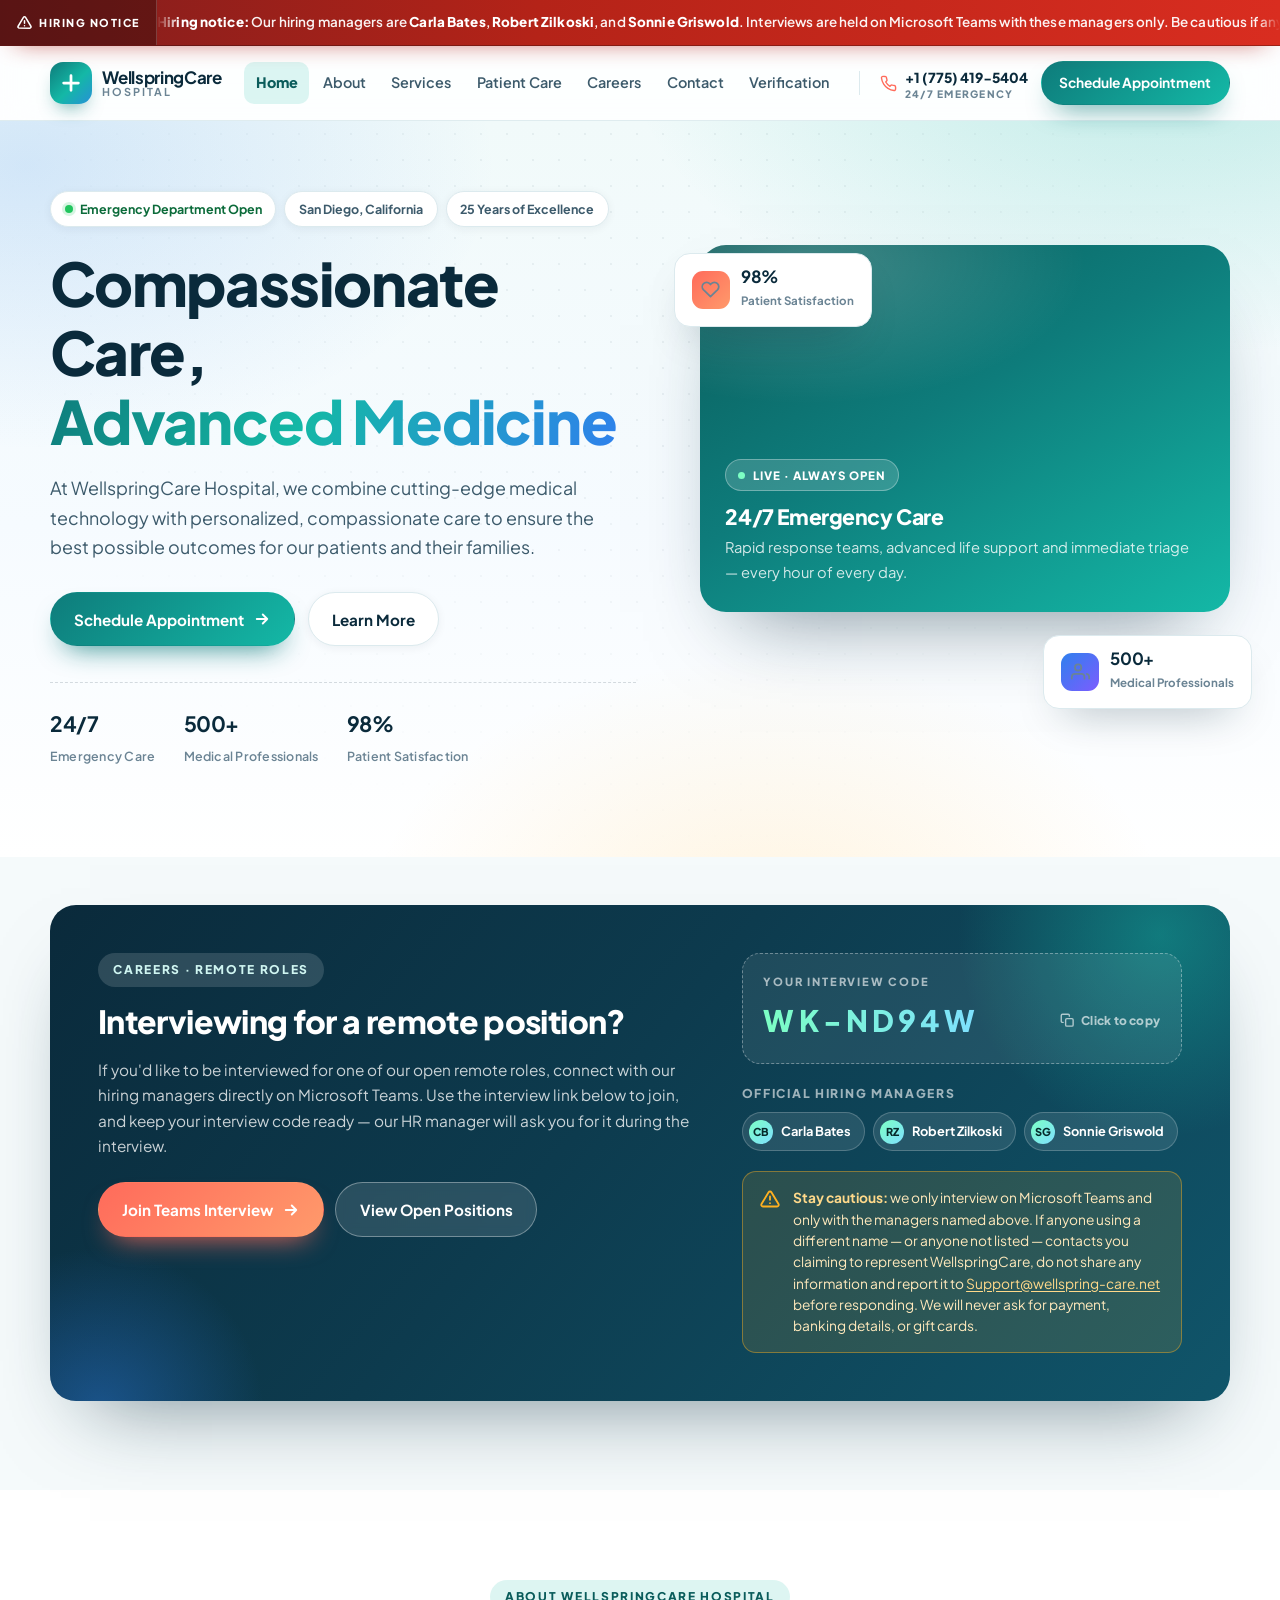
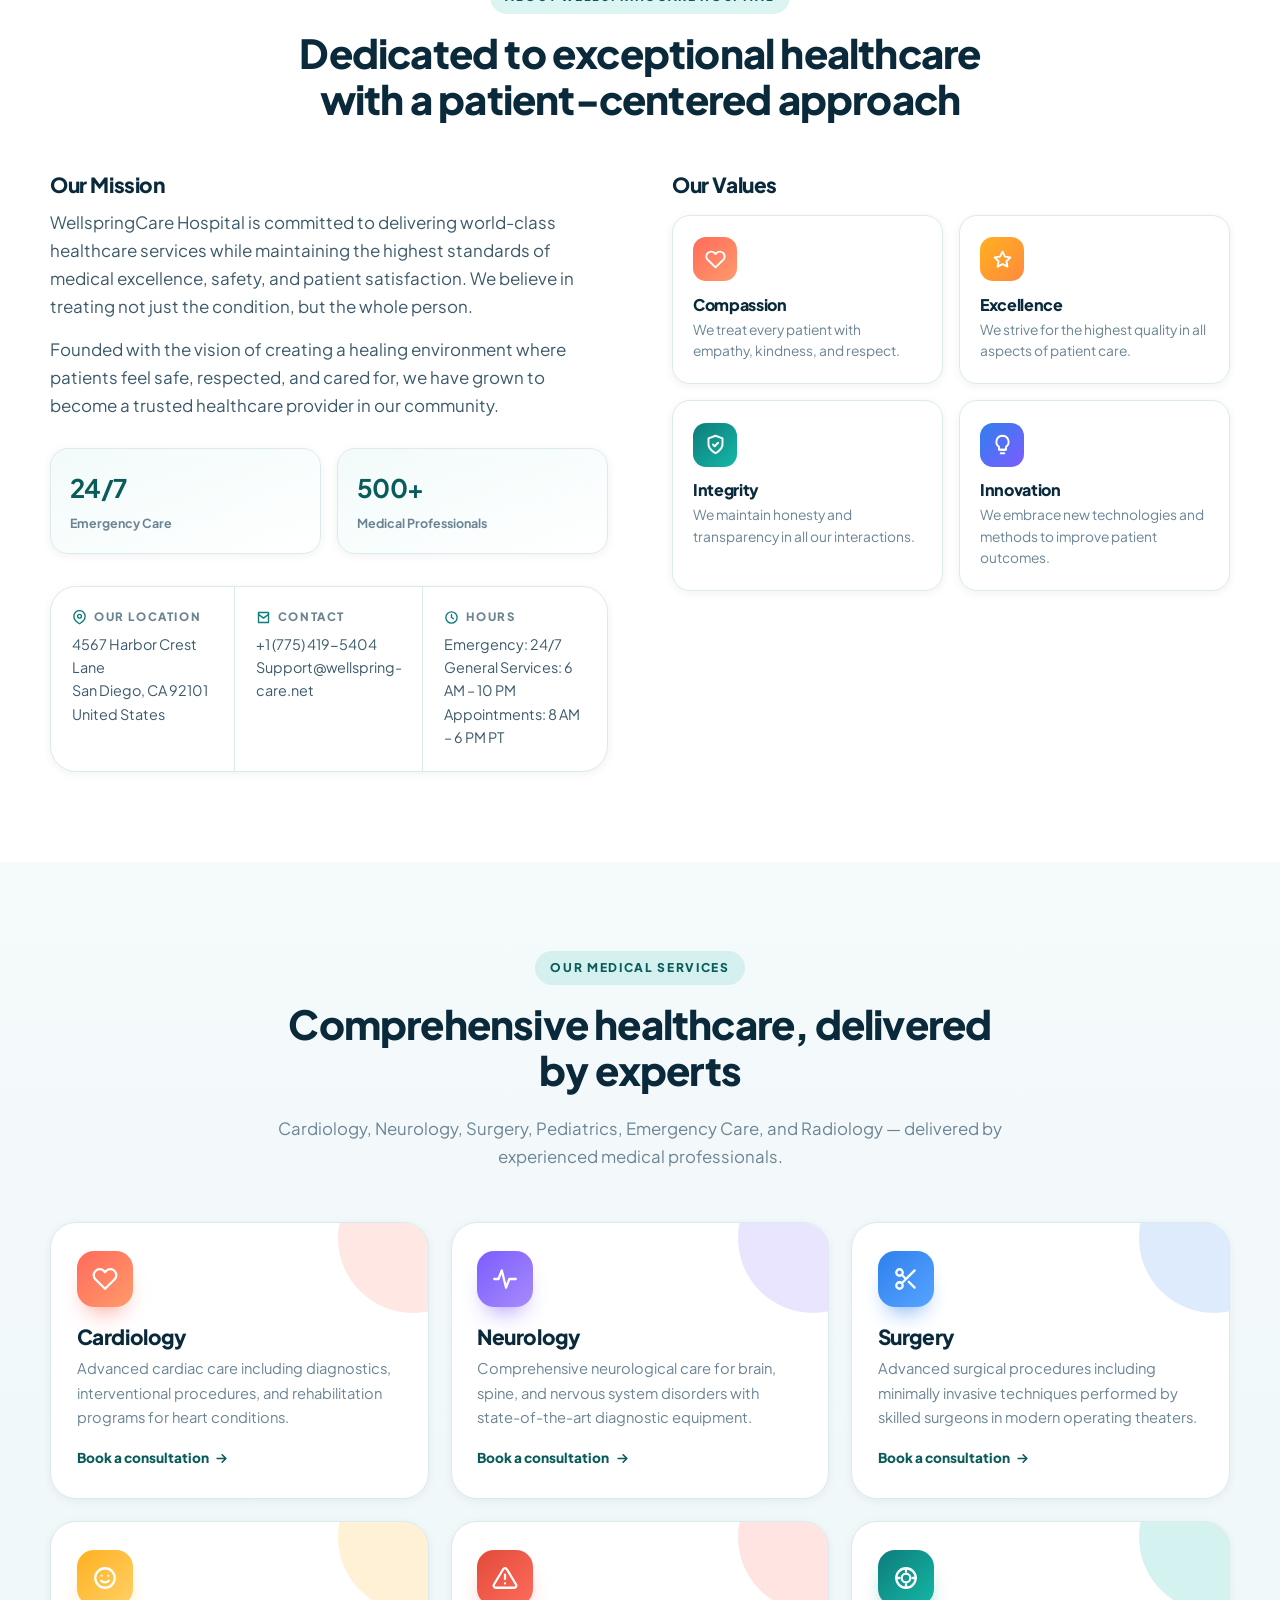
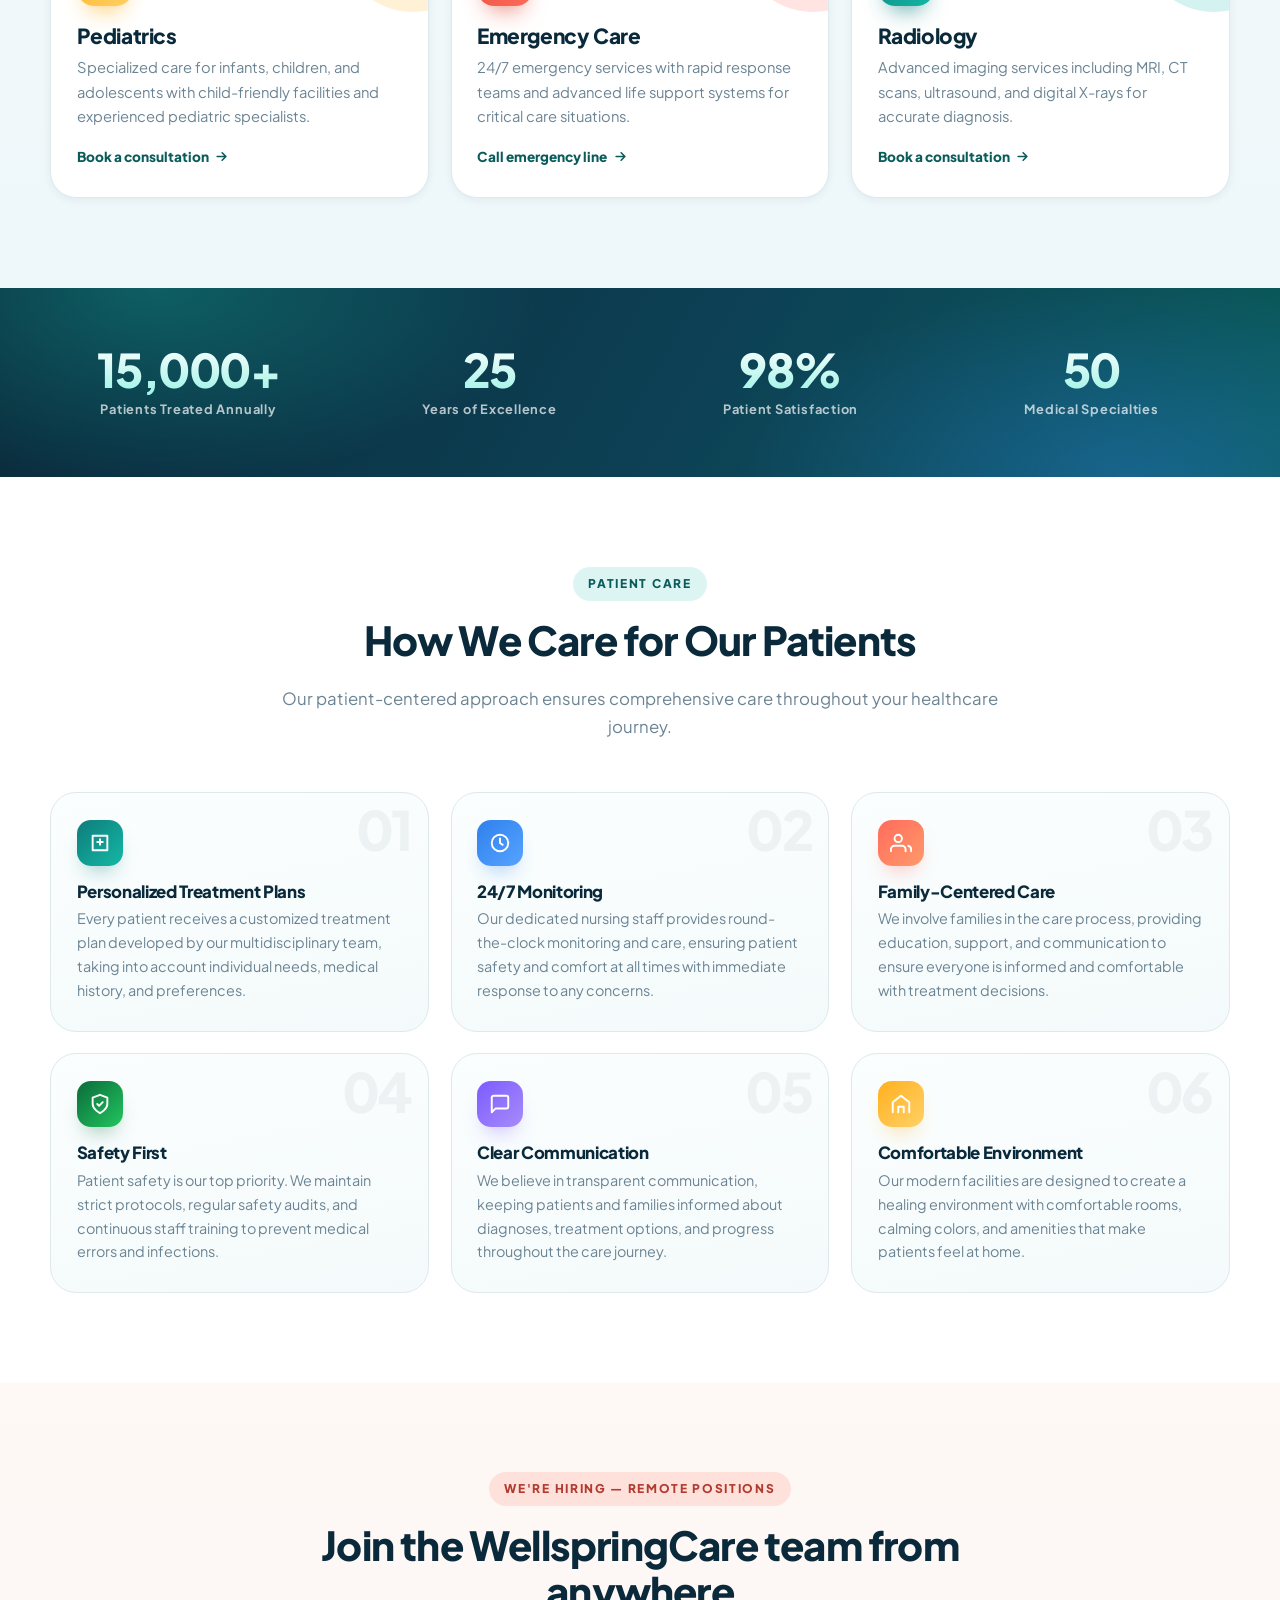
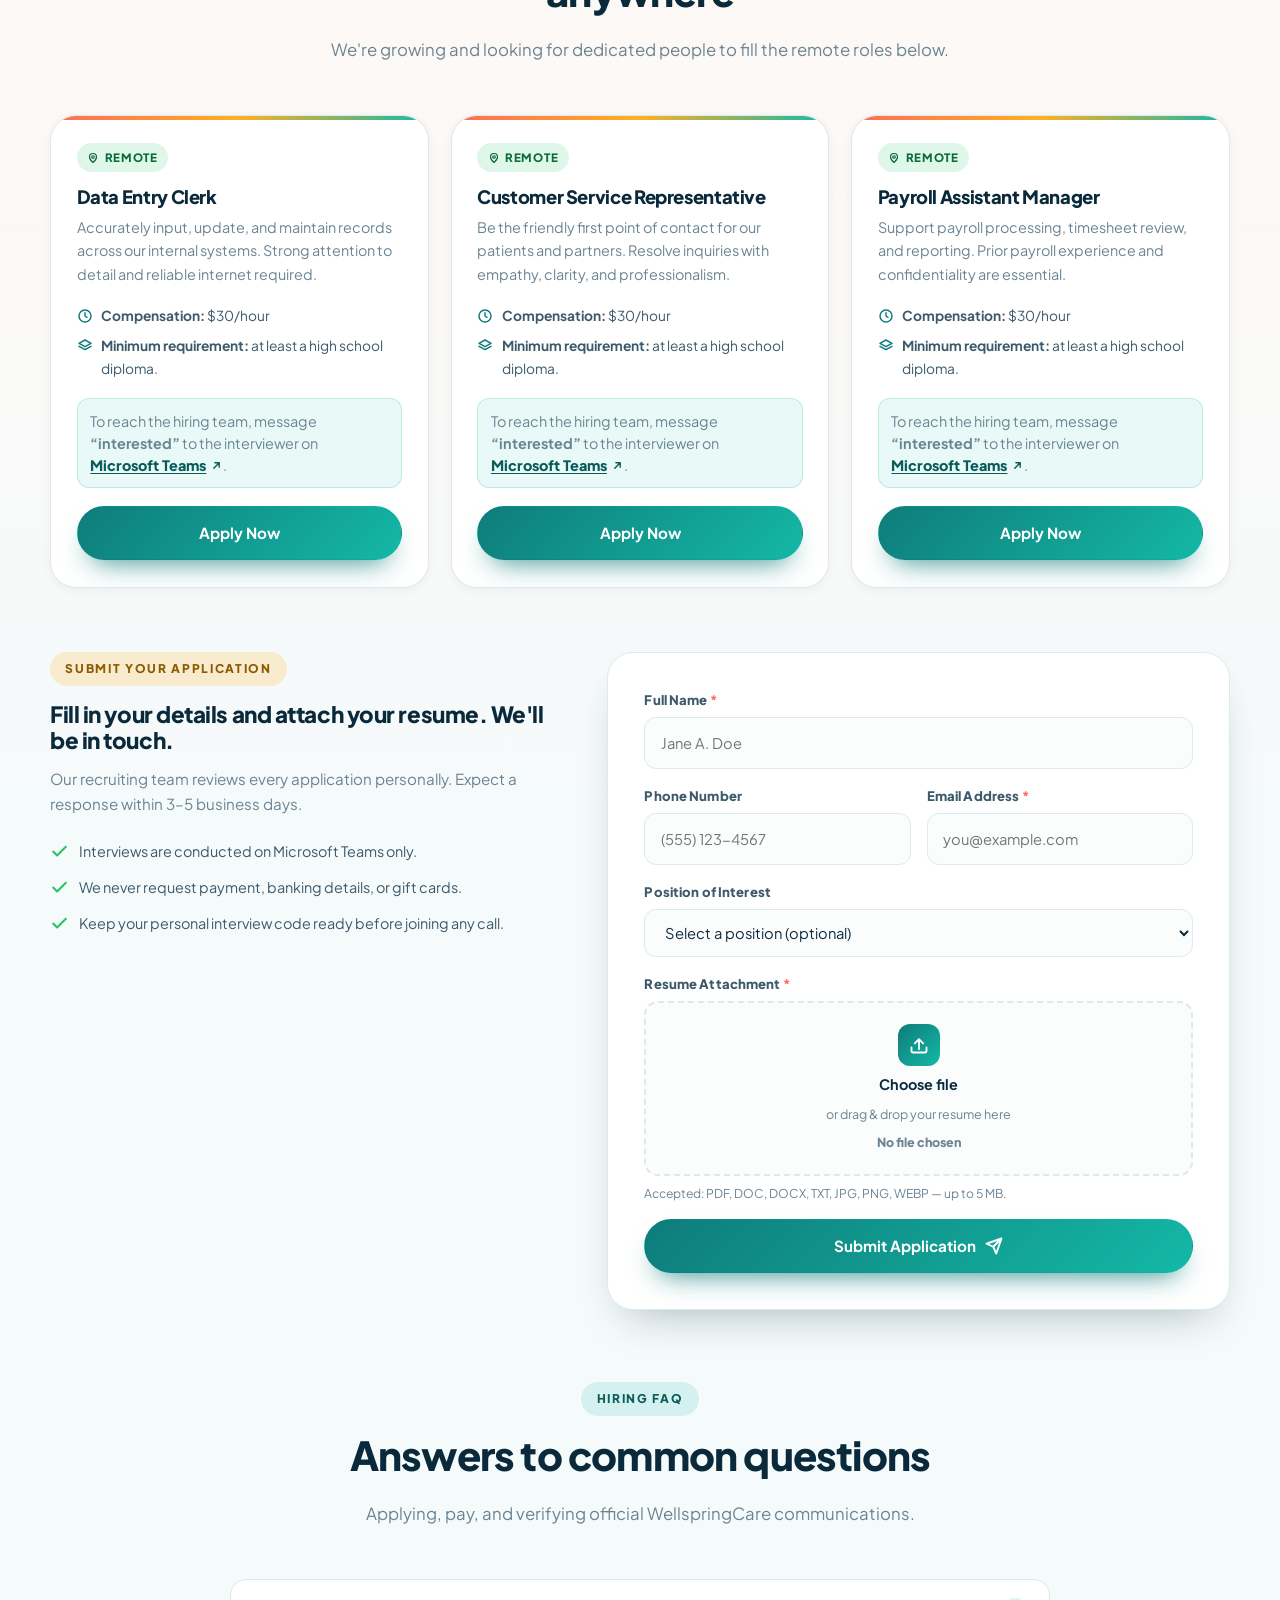
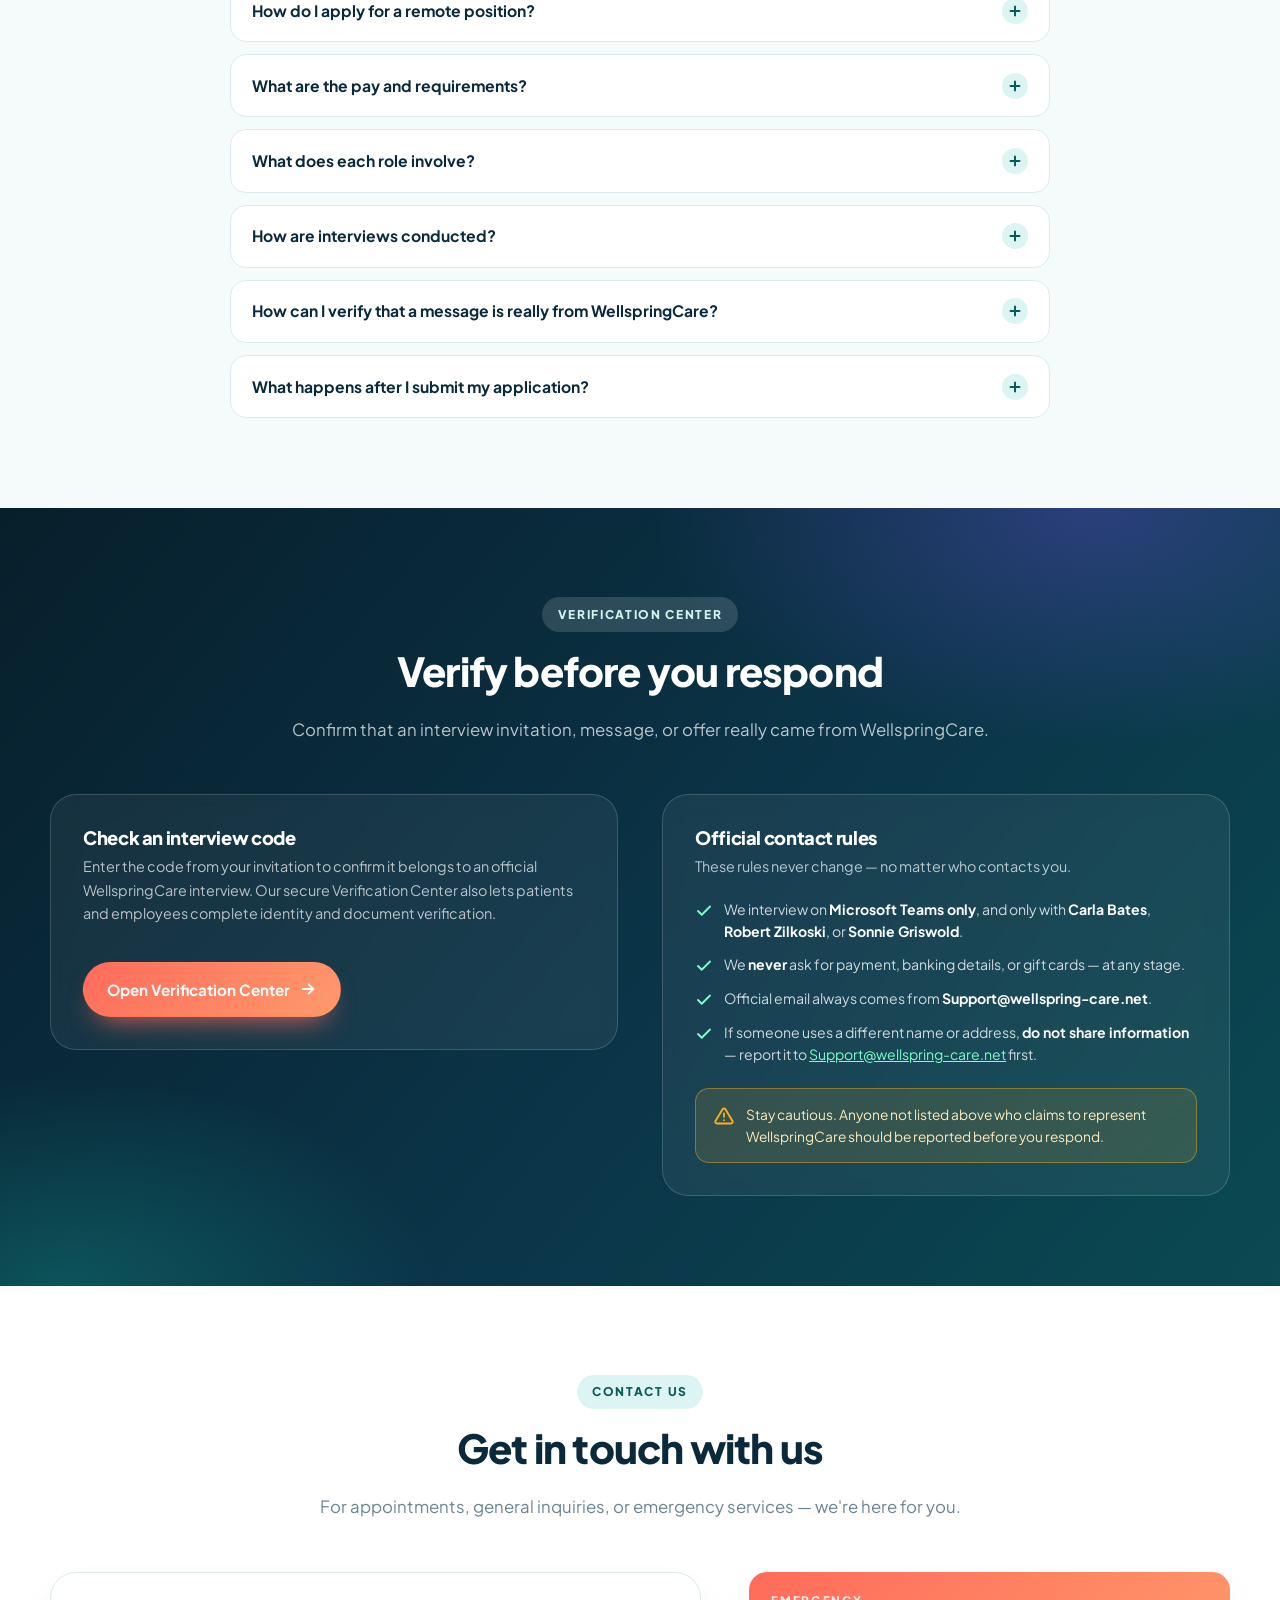
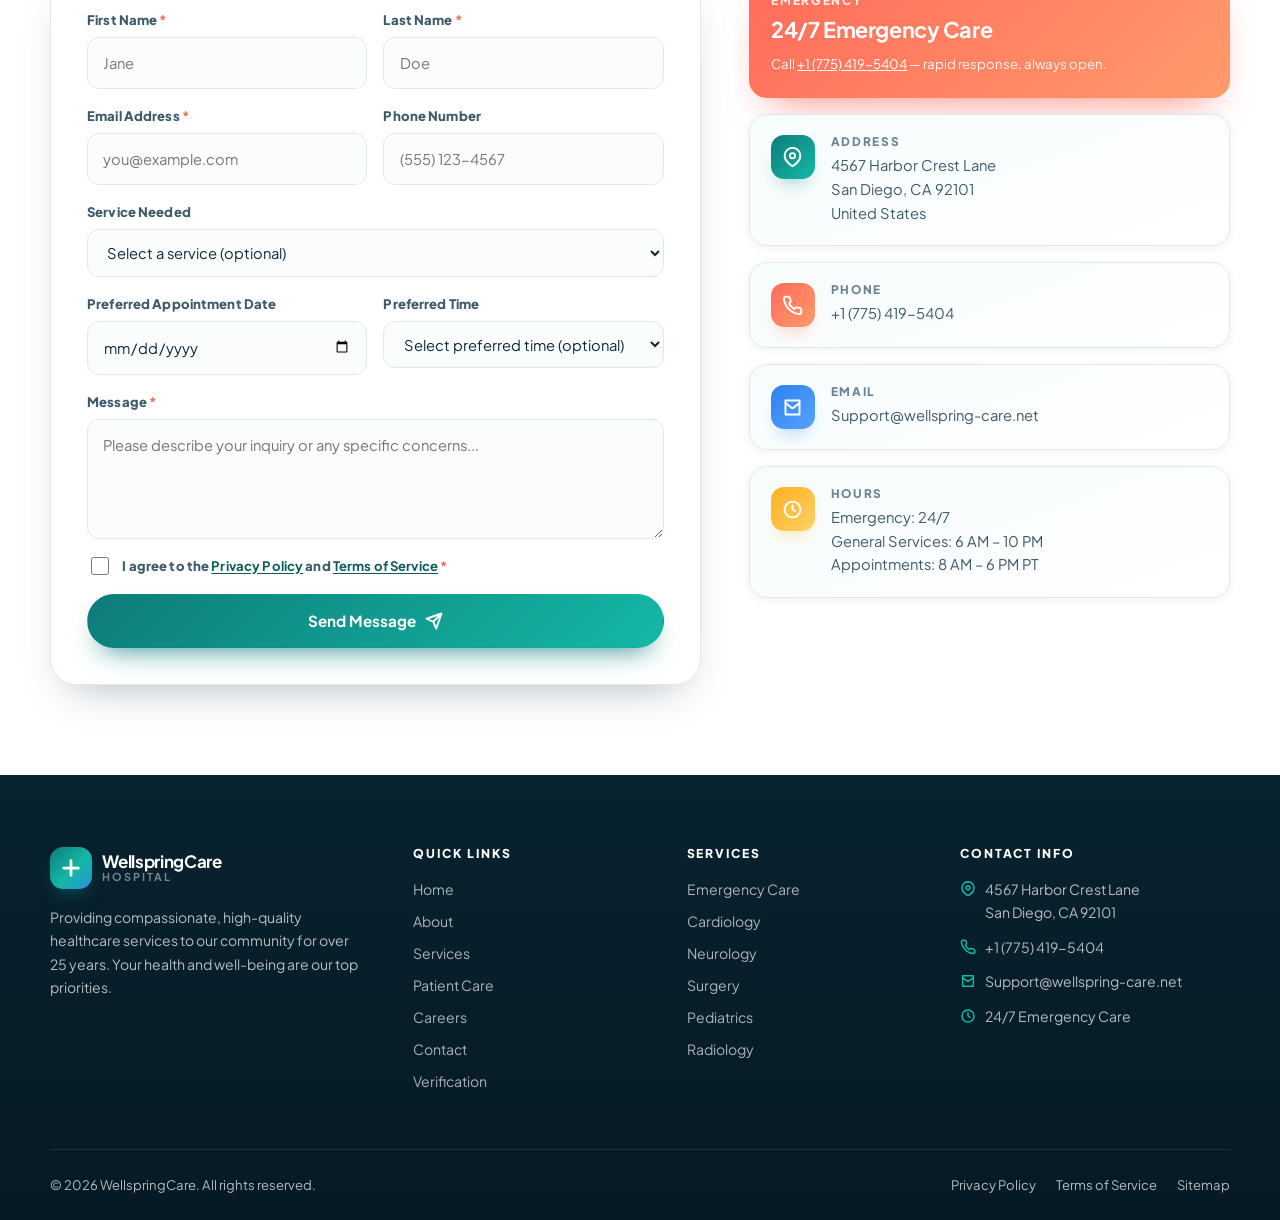
==== commit ff7bf950: "Update index.html" ====
--- a/index.html
+++ b/index.html
@@ -45,6 +45,7 @@
   --max:1180px;
   --header-h:74px;
   --banner-h:46px;
+  --drawer-w:min(380px, 88vw);
   --ease:cubic-bezier(.2,.7,.3,1);
 }
 
@@ -230,7 +231,7 @@
 }
 
 /* ============================================================
-   6. HEADER / NAV
+   6. HEADER  —  brand left · nav + actions right
    ============================================================ */
 .header{
   position:sticky; top:var(--banner-h); z-index:100;
@@ -243,7 +244,7 @@
 .header.is-scrolled{ box-shadow:0 10px 30px -18px rgba(10,42,59,.5); background:rgba(255,255,255,.94); }
 
 .header__inner{
-  display:flex; align-items:center; gap:1.25rem;
+  display:flex; align-items:center; gap:1rem;
   height:var(--header-h);
 }
 
@@ -259,17 +260,34 @@
 .brand__text strong{ font-size:1.06rem; letter-spacing:-.02em; }
 .brand__text small{ font-size:.68rem; letter-spacing:.18em; text-transform:uppercase; color:var(--muted); font-weight:700; }
 
-.nav{ margin-left:auto; }
+/* Right-side cluster: nav → divider → actions */
+.header__end{
+  margin-left:auto;
+  display:flex; align-items:center; gap:1rem;
+  min-width:0;
+}
+
+.header__divider{
+  width:1px; height:24px; flex:none;
+  background:var(--line);
+  margin:0 .15rem;
+}
+
+/* Nav (desktop inline) */
+.nav{ display:block; }
 .nav__list{ display:flex; align-items:center; gap:.15rem; }
 .nav__link{
   display:inline-block; padding:.55rem .72rem; border-radius:10px;
   font-size:.9rem; font-weight:600; color:var(--ink-soft);
   transition:color .2s, background .2s;
+  white-space:nowrap;
 }
 .nav__link:hover{ color:var(--brand-dark); background:rgba(20,184,166,.1); }
 .nav__link.is-active{ color:var(--brand-dark); background:rgba(20,184,166,.14); font-weight:800; }
 
+/* Header actions */
 .header__actions{ display:flex; align-items:center; gap:.7rem; flex:none; }
+
 .header__phone{
   display:flex; align-items:center; gap:.5rem; font-weight:800; font-size:.86rem;
   color:var(--ink); padding:.4rem .1rem;
@@ -277,10 +295,16 @@
 .header__phone svg{ width:17px; height:17px; color:var(--coral); }
 .header__phone span small{ display:block; font-size:.64rem; letter-spacing:.12em; text-transform:uppercase; color:var(--muted); font-weight:800; line-height:1; }
 
+/* CTA icon (shown only on very small screens) */
+.header__cta svg{ display:none; }
+.header__cta-text{ display:inline; }
+
+/* Hamburger */
 .menu-btn{
   display:none; width:44px; height:44px; border-radius:12px;
   border:1px solid var(--line); background:#fff; cursor:pointer;
   align-items:center; justify-content:center; flex-direction:column; gap:5px;
+  flex:none;
 }
 .menu-btn span{
   display:block; width:20px; height:2px; border-radius:2px; background:var(--ink);
@@ -306,8 +330,8 @@
   content:""; position:absolute; inset:0; pointer-events:none;
   background-image:radial-gradient(rgba(10,42,59,.055) 1px, transparent 1px);
   background-size:26px 26px;
+  -webkit-mask-image:radial-gradient(ellipse at 50% 20%, #000 20%, transparent 72%);
   mask-image:radial-gradient(ellipse at 50% 20%, #000 20%, transparent 72%);
-  -webkit-mask-image:radial-gradient(ellipse at 50% 20%, #000 20%, transparent 72%);
 }
 .hero__inner{
   position:relative; z-index:2;
@@ -390,8 +414,6 @@
 .float-card--a .float-card__icon{ background:linear-gradient(135deg,#FF6B5B,#FF9A6B); }
 .float-card--b{ bottom:6px; right:-22px; animation:floatY 7s ease-in-out infinite .8s; }
 .float-card--b .float-card__icon{ background:linear-gradient(135deg,#2F80ED,#7C5CFF); }
-.float-card--c{ bottom:96px; left:-16px; animation:floatY 8s ease-in-out infinite .4s; }
-.float-card--c .float-card__icon{ background:linear-gradient(135deg,#FFB020,#FF8A3D); }
 
 @keyframes floatY{
   0%,100%{ transform:translateY(0); }
@@ -868,333 +890,272 @@
 .reveal.is-in{ opacity:1; transform:none; }
 
 /* ============================================================
-   20. RESPONSIVE — LAYERED, FLUID BREAKPOINT SYSTEM
-   ============================================================
-   Tested viewport widths:
-     min-width: 1440, 1600, 1920
-     max-width: 1280, 1180, 1024, 900, 820, 768,
-                680, 600, 540, 480, 420, 360, 320
-   Plus: landscape phones, touch (pointer: coarse), print,
-         prefers-reduced-motion, prefers-contrast, forced-colors.
-   Fluid values via clamp() cover every width in between.
+   20. RESPONSIVE — CONTENT-DRIVEN BREAKPOINT LADDER
+   ------------------------------------------------------------
+   Layout shifts happen where the content actually runs out of
+   room, not at device names. Every breakpoint below is guarded
+   by a real overflow test, so the layout stays correct from a
+   320 px phone through a 4K monitor.
+
+   ≥1440   Large desktop
+   1200–1439  Desktop (base)
+   1024–1199  Small desktop
+   900–1023   Tablet landscape
+   768–899    Tablet portrait
+   600–767    Large phone
+   480–599    Phone
+   360–479    Small phone
+   ≤359    Very small phone
    ============================================================ */
 
-/* ---------- Large desktop: 1440px+ ---------- */
-@media (min-width: 1440px){
-  :root{ --max: 1240px; }
-  .hero__inner{ gap: 5rem; }
-  .hero__visual{ min-height: 500px; }
-  .hero-card__art{ height: 220px; }
-  .hero-card__body{ padding: 1.75rem 1.85rem 2rem; }
-  .section-head{ max-width: 820px; }
-}
-
-/* ---------- Very large desktop: 1600px+ ---------- */
-@media (min-width: 1600px){
-  :root{ --max: 1320px; }
-  section{ padding-block: 7rem; }
-  .hero__inner{ gap: 6rem; }
-}
-
-/* ---------- Ultrawide: 1920px+ ---------- */
-@media (min-width: 1920px){
-  :root{ --max: 1440px; }
-  body{ font-size: 17px; }
-  .hero__visual{ min-height: 540px; }
-  .hero-card__art{ height: 240px; }
-}
-
-/* ---------- ≤1280px: nav compression + hero tightening ---------- */
-@media (max-width: 1280px){
-  .nav__link{ padding: .55rem .65rem; font-size: .875rem; }
-  .hero__inner{ gap: clamp(1.75rem, 3.5vw, 3rem); }
-  .float-card--a{ left: -14px; }
-  .float-card--b{ right: -10px; }
-}
-
-/* ---------- ≤1180px: hide top-bar phone + shrink float cards ---------- */
-@media (max-width: 1180px){
-  .header__phone{ display: none; }
-  .float-card{ padding: .75rem .9rem; }
-  .float-card strong{ font-size: 1rem; }
-}
-
-/* ---------- ≤1024px: mobile nav + single-column layouts ---------- */
-@media (max-width: 1024px){
+/* ---- ≥1440px — Large desktop ------------------------------- */
+@media (min-width:1440px){
+  :root{ --max:1280px; }
+  .hero__visual{ min-height:520px; }
+  .hero-card__art{ height:210px; }
+}
+
+/* ---- 1024–1199px — Small desktop --------------------------- */
+@media (max-width:1199px){
+  .header__phone{ display:none; }
+  .nav__link{ padding:.5rem .6rem; font-size:.86rem; }
+}
+
+/* ---- 900–1023px — Tablet landscape ------------------------- */
+@media (max-width:1023px){
+  :root{ --header-h:68px; }
+
+  /* Header → right-side drawer nav */
+  .header__divider{ display:none; }
+  .menu-btn{ display:flex; }
+
   .nav{
-    position: fixed;
-    top: calc(var(--banner-h) + var(--header-h));
-    left: 0; right: 0;
-    background: rgba(255,255,255,.98);
-    backdrop-filter: blur(18px);
-    -webkit-backdrop-filter: blur(18px);
-    border-bottom: 1px solid var(--line);
-    padding: 1rem 1.25rem 1.5rem;
-    max-height: calc(100vh - var(--banner-h) - var(--header-h));
-    overflow-y: auto;
-    transform: translateY(-14px); opacity: 0; pointer-events: none;
-    transition: transform .3s var(--ease), opacity .25s;
-    box-shadow: 0 30px 50px -30px rgba(10,42,59,.6);
+    position:absolute;
+    top:100%;
+    right:0;
+    width:var(--drawer-w);
+    height:calc(100vh - var(--banner-h) - var(--header-h));
+    max-height:calc(100vh - var(--banner-h) - var(--header-h));
+    background:#fff;
+    border-left:1px solid var(--line);
+    box-shadow:-30px 30px 60px -30px rgba(10,42,59,.35);
+    padding:1.1rem 1.1rem 2rem;
+    overflow-y:auto;
+    -webkit-overflow-scrolling:touch;
+    transform:translateX(105%);
+    opacity:0;
+    pointer-events:none;
+    transition:transform .35s var(--ease), opacity .25s;
   }
-  .nav.is-open{ transform: none; opacity: 1; pointer-events: auto; }
-  .nav__list{ flex-direction: column; align-items: stretch; gap: .2rem; }
-  .nav__link{ padding: .85rem 1rem; font-size: 1rem; border-radius: 12px; }
-  .menu-btn{ display: flex; }
-
-  .hero__inner{ grid-template-columns: 1fr; }
-  .hero__visual{ min-height: 0; margin-top: 1rem; }
-  .float-card--a{ top: -14px; left: auto; right: 8px; }
-  .float-card--b{ bottom: -16px; right: 8px; }
-  .float-card--c{ display: none; }
+  .nav.is-open{ transform:translateX(0); opacity:1; pointer-events:auto; }
+  .nav__list{ flex-direction:column; align-items:stretch; gap:.2rem; }
+  .nav__link{ padding:.85rem 1rem; font-size:.98rem; border-radius:12px; }
+
+  /* Drawer backdrop (visual only) */
+  body.nav-open::after{
+    content:"";
+    position:fixed;
+    inset:calc(var(--banner-h) + var(--header-h)) 0 0 0;
+    background:rgba(10,42,59,.45);
+    -webkit-backdrop-filter:blur(2px);
+    backdrop-filter:blur(2px);
+    z-index:50;
+    pointer-events:none;
+    animation:backdropFade .3s var(--ease);
+  }
+
+  /* Layouts → single column where 2-col becomes cramped */
+  .hero__inner{ grid-template-columns:1fr; }
+  .hero__visual{ min-height:0; margin-top:2rem; }
 
   .about__grid,
   .hiring__grid,
   .apply-wrap,
   .verify-grid,
-  .contact-grid{ grid-template-columns: 1fr; }
-
+  .contact-grid{ grid-template-columns:1fr; }
+
+  .info-panel{ grid-template-columns:1fr; }
+  .info-panel__item{ border-right:0; border-bottom:1px solid var(--line); }
+  .info-panel__item:last-child{ border-bottom:0; }
+
+  .float-card--a{ top:-14px; left:auto; right:8px; }
+  .float-card--b{ bottom:-16px; right:8px; }
+}
+
+/* ---- 768–899px — Tablet portrait --------------------------- */
+@media (max-width:899px){
   .cards-grid,
   .care-grid,
-  .jobs-grid{ grid-template-columns: repeat(2, 1fr); }
-
-  .stats-band__inner{ grid-template-columns: repeat(2, 1fr); gap: 2rem; }
-  .info-panel{ grid-template-columns: 1fr; }
-  .info-panel__item{ border-right: 0; border-bottom: 1px solid var(--line); }
-  .info-panel__item:last-child{ border-bottom: 0; }
-  .footer__grid{ grid-template-columns: 1fr 1fr; }
-}
-
-/* ---------- ≤900px: tablet polish ---------- */
-@media (max-width: 900px){
-  .hero__trust{ gap: 1.5rem; }
-  .form-grid{ gap: .85rem; }
-  .section-head{ margin-bottom: clamp(1.75rem, 3.5vw, 2.5rem); }
-  .faq__q{ font-size: .95rem; padding: 1rem 1.15rem; }
-  .faq__a p{ padding: 0 1.15rem 1.15rem; }
-}
-
-/* ---------- ≤820px: tighten card padding + inner spacing ---------- */
-@media (max-width: 820px){
-  .form-card{ padding: 1.75rem; }
-  .apply-wrap{ gap: 1.75rem; }
-  .hiring__grid{ gap: 1.75rem; }
-  .mini-stats{ gap: .75rem; }
-  .verify-panel{ padding: 1.5rem; }
-  .contact-card{ padding: 1.1rem 1.15rem; }
-  .contact-card__icon{ width: 40px; height: 40px; border-radius: 12px; }
-  .contact-card__icon svg{ width: 19px; height: 19px; }
-}
-
-/* ---------- ≤768px: tablet portrait ---------- */
-@media (max-width: 768px){
-  .section-head{ margin-bottom: 2rem; }
-  .hero__badges .chip{ font-size: .75rem; padding: .35rem .75rem; }
-  .hero__title{ margin-bottom: .85rem; }
-  .hero__lead{ margin-bottom: 1.6rem; }
-  .stats-band__inner{ gap: 1.5rem; }
-  .value-card{ padding: 1.2rem 1.1rem; }
-  .care-card{ padding: 1.45rem 1.35rem 1.55rem; }
-  .service-card{ padding: 1.55rem 1.4rem; }
-  .job-card{ padding: 1.5rem 1.4rem; }
-}
-
-/* ---------- ≤680px: large phones (existing baseline + polish) ---------- */
-@media (max-width: 680px){
-  :root{ --banner-h: 42px; }
-  .container{ width: min(100% - 1.75rem, var(--max)); }
+  .jobs-grid{ grid-template-columns:repeat(2,1fr); }
+
+  .stats-band__inner{ grid-template-columns:repeat(2,1fr); gap:1.75rem; }
+
+  .footer__grid{ grid-template-columns:1fr 1fr; }
+
+  .form-grid{ grid-template-columns:1fr; }
+}
+
+/* ---- 600–767px — Large phone ------------------------------- */
+@media (max-width:767px){
+  :root{ --header-h:64px; }
+
+  .hero{ padding-top:2rem; }
+  .hero__title{ font-size:clamp(1.9rem, 6.5vw, 2.6rem); }
+  .hero__lead{ font-size:1rem; }
+  .hero__trust{ gap:1.25rem; padding-top:1.25rem; }
+  .hero__trust div strong{ font-size:1.15rem; }
+  .hero__visual{ margin-top:1.5rem; }
+
+  .hero-card__art{ height:160px; }
+
+  .footer__bottom{ flex-direction:column; align-items:flex-start; gap:.75rem; }
+
+  .notice-banner__item{ font-size:.78rem; padding-right:2.5rem; }
+}
+
+/* ---- 480–599px — Phone ------------------------------------- */
+@media (max-width:599px){
+  :root{ --header-h:62px; --banner-h:44px; }
+  .container{ width:min(100% - 1.75rem, var(--max)); }
+
+  section{ padding:clamp(2.5rem, 8vw, 4rem) 0; }
+
   .cards-grid,
   .care-grid,
   .jobs-grid,
-  .values-grid{ grid-template-columns: 1fr; }
-  .form-grid{ grid-template-columns: 1fr; }
-  .hero__trust{ gap: 1.25rem; }
-  .hero__trust div strong{ font-size: 1.15rem; }
-  .float-card{ padding: .7rem .85rem; }
-  .float-card strong{ font-size: .95rem; }
-  .footer__grid{ grid-template-columns: 1fr; }
-  .footer__bottom{ justify-content: flex-start; }
-  .mini-stats{ flex-direction: column; }
-  .hiring__actions .btn{ width: 100%; }
-  .code-box__row{ flex-direction: column; align-items: flex-start; gap: .5rem; }
-  .notice-banner__item{ font-size: .78rem; padding-right: 2.5rem; }
-  .stats-band__inner{ grid-template-columns: 1fr 1fr; gap: 1.25rem; padding-inline: .5rem; }
-  .stat__label{ font-size: .72rem; }
-}
-
-/* ---------- ≤600px: phones (landscape-safe) ---------- */
-@media (max-width: 600px){
-  .code-box{ padding: 1rem 1.1rem; }
-  .hero__badges{ gap: .4rem; }
-  .chip{ font-size: .72rem; padding: .35rem .7rem; }
-  .btn{ padding: .78rem 1.25rem; font-size: .9rem; }
-  .btn--sm{ padding: .58rem 1rem; font-size: .82rem; }
-  .header__inner{ gap: .9rem; }
-  .verify-panel{ padding: 1.25rem; }
-  .emergency-card{ padding: 1.15rem 1.2rem; }
-  .emergency-card strong{ font-size: 1.2rem; }
-}
-
-/* ---------- ≤540px: compact phones ---------- */
-@media (max-width: 540px){
-  .notice-banner__item{ font-size: .74rem; padding-right: 2.25rem; }
-  .header__inner{ gap: .75rem; }
-  .section-head{ margin-bottom: 1.75rem; }
-  .faq__q{ font-size: .92rem; padding: .9rem 1rem; }
-  .faq__a p{ padding: 0 1rem 1rem; }
-  .form-card{ padding: 1.5rem; }
-  .hiring__actions{ gap: .6rem; }
-}
-
-/* ---------- ≤480px: phones ---------- */
-@media (max-width: 480px){
-  .notice-banner__label span{ display: none; }
-  .notice-banner__label{ padding: 0 .8rem; }
-
-  /* Prevent header overflow: hide "Schedule Appointment" CTA
-     (it remains available in the hero + contact section) */
-  .header__actions > .btn--primary{ display: none; }
-
-  /* Shrink float cards so they don't overlap the hero card */
-  .float-card{ padding: .6rem .75rem; gap: .5rem; }
-  .float-card__icon{ width: 32px; height: 32px; border-radius: 9px; }
-  .float-card__icon svg{ width: 16px; height: 16px; }
-  .float-card strong{ font-size: .9rem; }
-  .float-card span{ font-size: .68rem; }
-
-  .hero-card__body{ padding: 1.25rem 1.3rem 1.5rem; }
-  .hero-card__body h3{ font-size: 1.15rem; }
-  .code-box__row strong{ font-size: 1.35rem; letter-spacing: .1em; }
-  .stat__num{ font-size: 1.75rem; }
-}
-
-/* ---------- ≤420px: small phones ---------- */
-@media (max-width: 420px){
-  .hero__trust{ gap: 1rem; }
-  .hero__trust div strong{ font-size: 1.05rem; }
-  .hero__trust div span{ font-size: .72rem; }
-  .notice-banner__item{ font-size: .72rem; }
-  .code-box__hint{ font-size: .7rem; }
-  .care-card__num{ font-size: 2.8rem; right: .85rem; }
-  .info-panel__item{ padding: 1.2rem 1.1rem; }
-}
-
-/* ---------- ≤360px: very small phones ---------- */
-@media (max-width: 360px){
-  .float-card{ display: none; }              /* hero card carries the visual weight */
-  .brand__text strong{ font-size: .95rem; }
-  .brand__text small{ font-size: .6rem; }
-  .brand__mark{ width: 36px; height: 36px; border-radius: 11px; }
-  .brand__mark svg{ width: 18px; height: 18px; }
-  .brand{ gap: .5rem; }
-  .menu-btn{ width: 40px; height: 40px; border-radius: 10px; }
-  .notice-banner__item{ font-size: .7rem; padding-right: 2rem; }
-  .faq__q{ font-size: .88rem; padding: .85rem .9rem; }
-  .faq__icon{ width: 22px; height: 22px; }
-  .care-card__num{ font-size: 2.4rem; }
-}
-
-/* ---------- ≤320px: ultra-small phones ---------- */
-@media (max-width: 320px){
-  .container{ width: min(100% - 1.25rem, var(--max)); }
-  h1{ font-size: clamp(1.8rem, 8vw, 2.4rem); }
-  .hero__trust{ gap: .75rem; }
-  .hero__trust div strong{ font-size: 1rem; }
-  .hero__trust div span{ font-size: .68rem; }
-  .notice-banner__item{ font-size: .65rem; }
-  .code-box__row strong{ font-size: 1.15rem; letter-spacing: .08em; }
-  .footer__bottom{ font-size: .75rem; }
-  .stat__num{ font-size: 1.5rem; }
-  .stat__label{ font-size: .66rem; }
-}
-
-/* ---------- Landscape phones (short viewport) ---------- */
-@media (max-height: 560px) and (orientation: landscape){
-  :root{ --header-h: 60px; --banner-h: 38px; }
-  .header__inner{ height: var(--header-h); }
-  .nav{ max-height: calc(100vh - var(--banner-h) - var(--header-h)); }
-  .hero{ padding-top: 1rem; padding-bottom: 2rem; }
-  section{ padding-block: clamp(2rem, 4vh, 3rem); }
-  .hero__visual{ margin-top: .5rem; }
-  .float-card{ display: none; }              /* avoid vertical overlap in landscape */
-}
-
-/* ---------- Touch devices: disable sticky-hover lifts ---------- */
-@media (hover: none) and (pointer: coarse){
-  .btn:hover,
+  .values-grid{ grid-template-columns:1fr; }
+
+  .form-grid{ grid-template-columns:1fr; }
+
+  .mini-stats{ flex-direction:column; }
+  .hiring__actions .btn{ width:100%; }
+  .code-box__row{ flex-direction:column; align-items:flex-start; gap:.5rem; }
+
+  .hero__cta{ flex-direction:column; }
+  .hero__cta .btn{ width:100%; }
+
+  .footer__grid{ grid-template-columns:1fr; }
+
+  .stats-band__inner{ grid-template-columns:repeat(2,1fr); }
+
+  .notice-banner__label span{ display:none; }
+  .notice-banner__label{ padding:0 .8rem; }
+
+  .float-card{ padding:.7rem .85rem; }
+  .float-card strong{ font-size:.95rem; }
+  .float-card span{ font-size:.66rem; }
+  .float-card--a{ top:-10px; right:-6px; left:auto; }
+  .float-card--b{ bottom:-12px; right:-6px; }
+}
+
+/* ---- 360–479px — Small phone ------------------------------- */
+@media (max-width:479px){
+  :root{ --header-h:60px; --banner-h:42px; }
+
+  .brand__text small{ display:none; }
+  .brand__mark{ width:38px; height:38px; border-radius:11px; }
+  .brand__mark svg{ width:20px; height:20px; }
+  .brand__text strong{ font-size:.98rem; }
+
+  .header__actions{ gap:.45rem; }
+
+  /* CTA → circular icon-only */
+  .header__cta{
+    width:42px; height:42px; padding:0;
+    border-radius:50%;
+  }
+  .header__cta-text{ display:none; }
+  .header__cta svg{ display:block; width:20px; height:20px; }
+
+  .menu-btn{ width:42px; height:42px; border-radius:11px; }
+
+  .hero__badges{ gap:.4rem; }
+  .chip{ font-size:.72rem; padding:.35rem .7rem; }
+  .hero__trust div{ flex:1 0 40%; }
+
+  .code-box strong{ font-size:1.35rem; letter-spacing:.1em; }
+  .code-box__label{ font-size:.66rem; }
+
+  .section-head h2{ font-size:clamp(1.5rem, 6vw, 2rem); }
+}
+
+/* ---- ≤359px — Very small phone ----------------------------- */
+@media (max-width:359px){
+  :root{ --header-h:58px; }
+
+  .brand__mark{ width:34px; height:34px; border-radius:10px; }
+  .brand__mark svg{ width:18px; height:18px; }
+  .brand__text strong{ font-size:.92rem; }
+
+  .header__cta{ display:none; }
+
+  .menu-btn{ width:40px; height:40px; border-radius:10px; }
+
+  .hero__badges .chip:nth-child(3){ display:none; }
+  .hero__title{ font-size:1.65rem; }
+
+  .stats-band__inner{ grid-template-columns:1fr; gap:1.5rem; }
+
+  .mini-stat{ padding:.9rem 1rem; }
+  .mini-stat strong{ font-size:1.35rem; }
+
+  .float-card{ display:none; }
+}
+
+/* ---- Landscape phones (short viewport) --------------------- */
+@media (max-height:520px) and (orientation:landscape) and (max-width:1023px){
+  .nav{
+    height:calc(100vh - var(--header-h) - var(--banner-h));
+    max-height:calc(100vh - var(--header-h) - var(--banner-h));
+  }
+}
+
+/* ---- Touch devices — suppress hover-only animations -------- */
+@media (hover:none) and (pointer:coarse){
+  .float-card{ animation:none !important; }
+  .btn:hover{ transform:none; }
   .service-card:hover,
+  .value-card:hover,
+  .care-card:hover,
   .job-card:hover,
-  .care-card:hover,
-  .value-card:hover,
-  .contact-card:hover{ transform: none; }
-  .btn:active{ transform: scale(.97); }
-  .nav__link{ min-height: 44px; display: flex; align-items: center; }
-  .btn{ min-height: 44px; }
-}
-
-/* ---------- Print ---------- */
+  .contact-card:hover{ transform:none; }
+}
+
+/* ---- Print ------------------------------------------------ */
 @media print{
   .notice-banner,
   .header,
-  .hero__badges,
-  .hero__cta,
-  .hero__trust,
-  .float-card,
-  .hiring,
   .footer,
   .toast,
+  .hero__visual,
+  .float-card,
+  .hero__badges,
   .menu-btn,
-  .skip-link,
-  .code-box,
-  .form-card form button[type="submit"]{ display: none !important; }
-
-  body{ background: #fff; color: #000; font-size: 11pt; }
-  section{ padding: 1rem 0; page-break-inside: avoid; }
-  .container{ width: 100%; max-width: none; }
-  a{ color: #000; text-decoration: underline; }
-  .reveal{ opacity: 1 !important; transform: none !important; }
-  .hero{ background: #fff; }
-  .hero::after{ display: none; }
-}
-
-/* ---------- Reduced motion ---------- */
-@media (prefers-reduced-motion: reduce){
+  .reveal{ display:none !important; opacity:1 !important; transform:none !important; }
+  section{ padding:1rem 0; page-break-inside:avoid; }
+  body{ background:#fff; color:#000; }
+  .hero{ background:#fff; }
+}
+
+/* ---- Reduced motion --------------------------------------- */
+@media (prefers-reduced-motion:reduce){
   *,*::before,*::after{
-    animation-duration: .001ms !important;
-    animation-iteration-count: 1 !important;
-    transition-duration: .001ms !important;
-    scroll-behavior: auto !important;
+    animation-duration:.001ms !important;
+    animation-iteration-count:1 !important;
+    transition-duration:.001ms !important;
+    scroll-behavior:auto !important;
   }
-  .reveal{ opacity: 1; transform: none; }
-  .notice-banner__track{ animation: none !important; transform: none !important; width: 100%; }
-  .notice-banner__item[aria-hidden="true"]{ display: none; }
-  .notice-banner__item{ display: block; white-space: normal; padding-right: 1rem; font-size: .76rem; line-height: 1.35; }
-  .notice-banner__item::after{ display: none; }
-  .notice-banner__viewport{ overflow-y: auto; }
-  .ecg-line{ animation: none !important; stroke-dashoffset: 0 !important; }
-}
-
-/* ---------- High contrast ---------- */
-@media (prefers-contrast: more){
-  :root{ --line: #7A95A3; --ink-soft: #1A3340; --muted: #455C6B; }
-  .btn{ border-width: 2px; }
-  .field input,
-  .field select,
-  .field textarea{ border-width: 2px; }
-  .nav__link.is-active{ outline: 2px solid var(--brand-dark); outline-offset: -2px; }
-}
-
-/* ---------- Windows High Contrast / forced colors ---------- */
-@media (forced-colors: active){
-  .btn{ border: 1px solid ButtonText; }
-  .service-card,
-  .care-card,
-  .job-card,
-  .value-card,
-  .contact-card,
-  .faq__item{ border: 1px solid CanvasText; }
-  .reveal{ opacity: 1 !important; transform: none !important; }
-  .notice-banner__track{ animation: none !important; }
-  .brand__mark{ forced-color-adjust: none; }
+  .reveal{ opacity:1; transform:none; }
+  .notice-banner__track{ animation:none !important; transform:none !important; width:100%; }
+  .notice-banner__item[aria-hidden="true"]{ display:none; }
+  .notice-banner__item{ display:block; white-space:normal; padding-right:1rem; font-size:.76rem; line-height:1.35; }
+  .notice-banner__item::after{ display:none; }
+  .notice-banner__viewport{ overflow-y:auto; }
+}
+
+@keyframes backdropFade{
+  from{ opacity:0; }
+  to{ opacity:1; }
 }
 </style>
 </head>
@@ -1227,10 +1188,11 @@
 </div>
 
 <!-- ============================================================
-     HEADER
+     HEADER — brand left · nav + actions grouped on the right
      ============================================================ -->
 <header class="header" id="header">
   <div class="container header__inner">
+
     <a href="#home" class="brand" aria-label="WellspringCare Hospital — home">
       <span class="brand__mark" aria-hidden="true">
         <svg viewBox="0 0 24 24" fill="none" stroke="currentColor" stroke-width="3" stroke-linecap="round">
@@ -1243,29 +1205,43 @@
       </span>
     </a>
 
-    <nav class="nav" id="nav" aria-label="Main navigation">
-      <ul class="nav__list">
-        <li><a class="nav__link is-active" href="#home">Home</a></li>
-        <li><a class="nav__link" href="#about">About</a></li>
-        <li><a class="nav__link" href="#services">Services</a></li>
-        <li><a class="nav__link" href="#patient-care">Patient Care</a></li>
-        <li><a class="nav__link" href="#careers">Careers</a></li>
-        <li><a class="nav__link" href="#contact">Contact</a></li>
-        <li><a class="nav__link" href="verification.html">Verification</a></li>
-      </ul>
-    </nav>
-
-    <div class="header__actions">
-      <a class="header__phone" href="tel:+17754195404">
-        <svg viewBox="0 0 24 24" fill="none" stroke="currentColor" stroke-width="2" stroke-linecap="round" stroke-linejoin="round" aria-hidden="true">
-          <path d="M22 16.9v3a2 2 0 0 1-2.2 2 19.8 19.8 0 0 1-8.6-3.1 19.5 19.5 0 0 1-6-6A19.8 19.8 0 0 1 2.1 4.2 2 2 0 0 1 4.1 2h3a2 2 0 0 1 2 1.7c.1 1 .4 1.9.7 2.8a2 2 0 0 1-.5 2.1L8.1 9.9a16 16 0 0 0 6 6l1.3-1.3a2 2 0 0 1 2.1-.4c.9.3 1.8.6 2.8.7a2 2 0 0 1 1.7 2z"/>
-        </svg>
-        <span>+1 (775) 419-5404<small>24/7 Emergency</small></span>
-      </a>
-      <a href="#contact" class="btn btn--primary btn--sm">Schedule Appointment</a>
-      <button class="menu-btn" id="menuBtn" aria-expanded="false" aria-controls="nav" aria-label="Open menu">
-        <span></span><span></span><span></span>
-      </button>
+    <div class="header__end">
+
+      <nav class="nav" id="nav" aria-label="Main navigation">
+        <ul class="nav__list">
+          <li><a class="nav__link is-active" href="#home" aria-current="page">Home</a></li>
+          <li><a class="nav__link" href="#about">About</a></li>
+          <li><a class="nav__link" href="#services">Services</a></li>
+          <li><a class="nav__link" href="#patient-care">Patient Care</a></li>
+          <li><a class="nav__link" href="#careers">Careers</a></li>
+          <li><a class="nav__link" href="#contact">Contact</a></li>
+          <li><a class="nav__link" href="verification.html">Verification</a></li>
+        </ul>
+      </nav>
+
+      <span class="header__divider" aria-hidden="true"></span>
+
+      <div class="header__actions">
+        <a class="header__phone" href="tel:+17754195404">
+          <svg viewBox="0 0 24 24" fill="none" stroke="currentColor" stroke-width="2" stroke-linecap="round" stroke-linejoin="round" aria-hidden="true">
+            <path d="M22 16.9v3a2 2 0 0 1-2.2 2 19.8 19.8 0 0 1-8.6-3.1 19.5 19.5 0 0 1-6-6A19.8 19.8 0 0 1 2.1 4.2 2 2 0 0 1 4.1 2h3a2 2 0 0 1 2 1.7c.1 1 .4 1.9.7 2.8a2 2 0 0 1-.5 2.1L8.1 9.9a16 16 0 0 0 6 6l1.3-1.3a2 2 0 0 1 2.1-.4c.9.3 1.8.6 2.8.7a2 2 0 0 1 1.7 2z"/>
+          </svg>
+          <span>+1 (775) 419-5404<small>24/7 Emergency</small></span>
+        </a>
+
+        <a href="#contact" class="btn btn--primary btn--sm header__cta" aria-label="Schedule Appointment">
+          <svg viewBox="0 0 24 24" fill="none" stroke="currentColor" stroke-width="2.2" stroke-linecap="round" stroke-linejoin="round" aria-hidden="true">
+            <rect x="3" y="4" width="18" height="18" rx="2"/>
+            <path d="M16 2v4M8 2v4M3 10h18M9 15l2 2 4-4"/>
+          </svg>
+          <span class="header__cta-text">Schedule Appointment</span>
+        </a>
+
+        <button class="menu-btn" id="menuBtn" aria-expanded="false" aria-controls="nav" aria-label="Open menu">
+          <span></span><span></span><span></span>
+        </button>
+      </div>
+
     </div>
   </div>
 </header>
@@ -2594,7 +2570,7 @@
   }
 
   /* ------------------------------------------------------------
-     13. APPLICATION FORM — Formspree Ajax (FormData for file upload)
+     13. APPLICATION FORM
      ------------------------------------------------------------ */
   const applicationForm = document.getElementById('applicationForm');
   const appSubmitBtn    = document.getElementById('appSubmitBtn');
@@ -2642,7 +2618,7 @@
   }
 
   /* ------------------------------------------------------------
-     14. CONTACT FORM — Formspree Ajax (JSON body)
+     14. CONTACT FORM
      ------------------------------------------------------------ */
   const contactForm      = document.getElementById('contactForm');
   const contactSubmitBtn = document.getElementById('contactSubmitBtn');
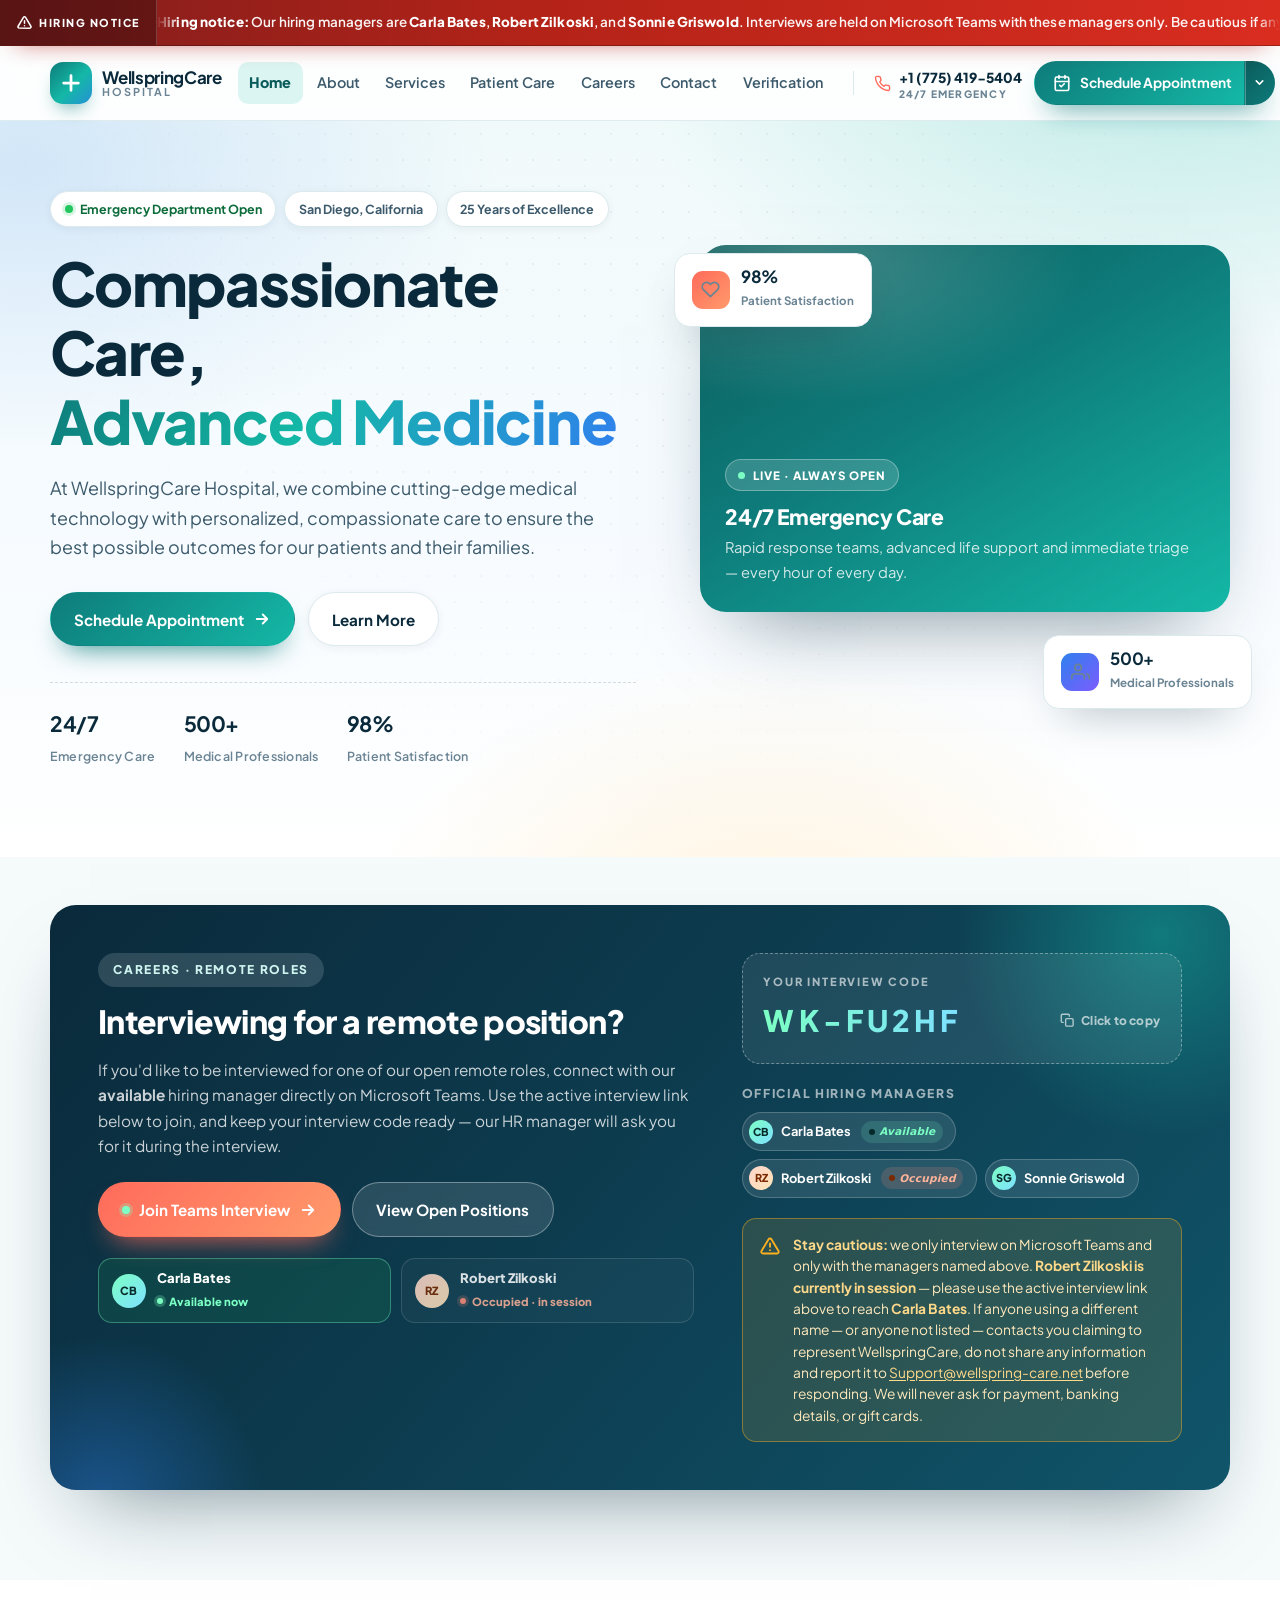
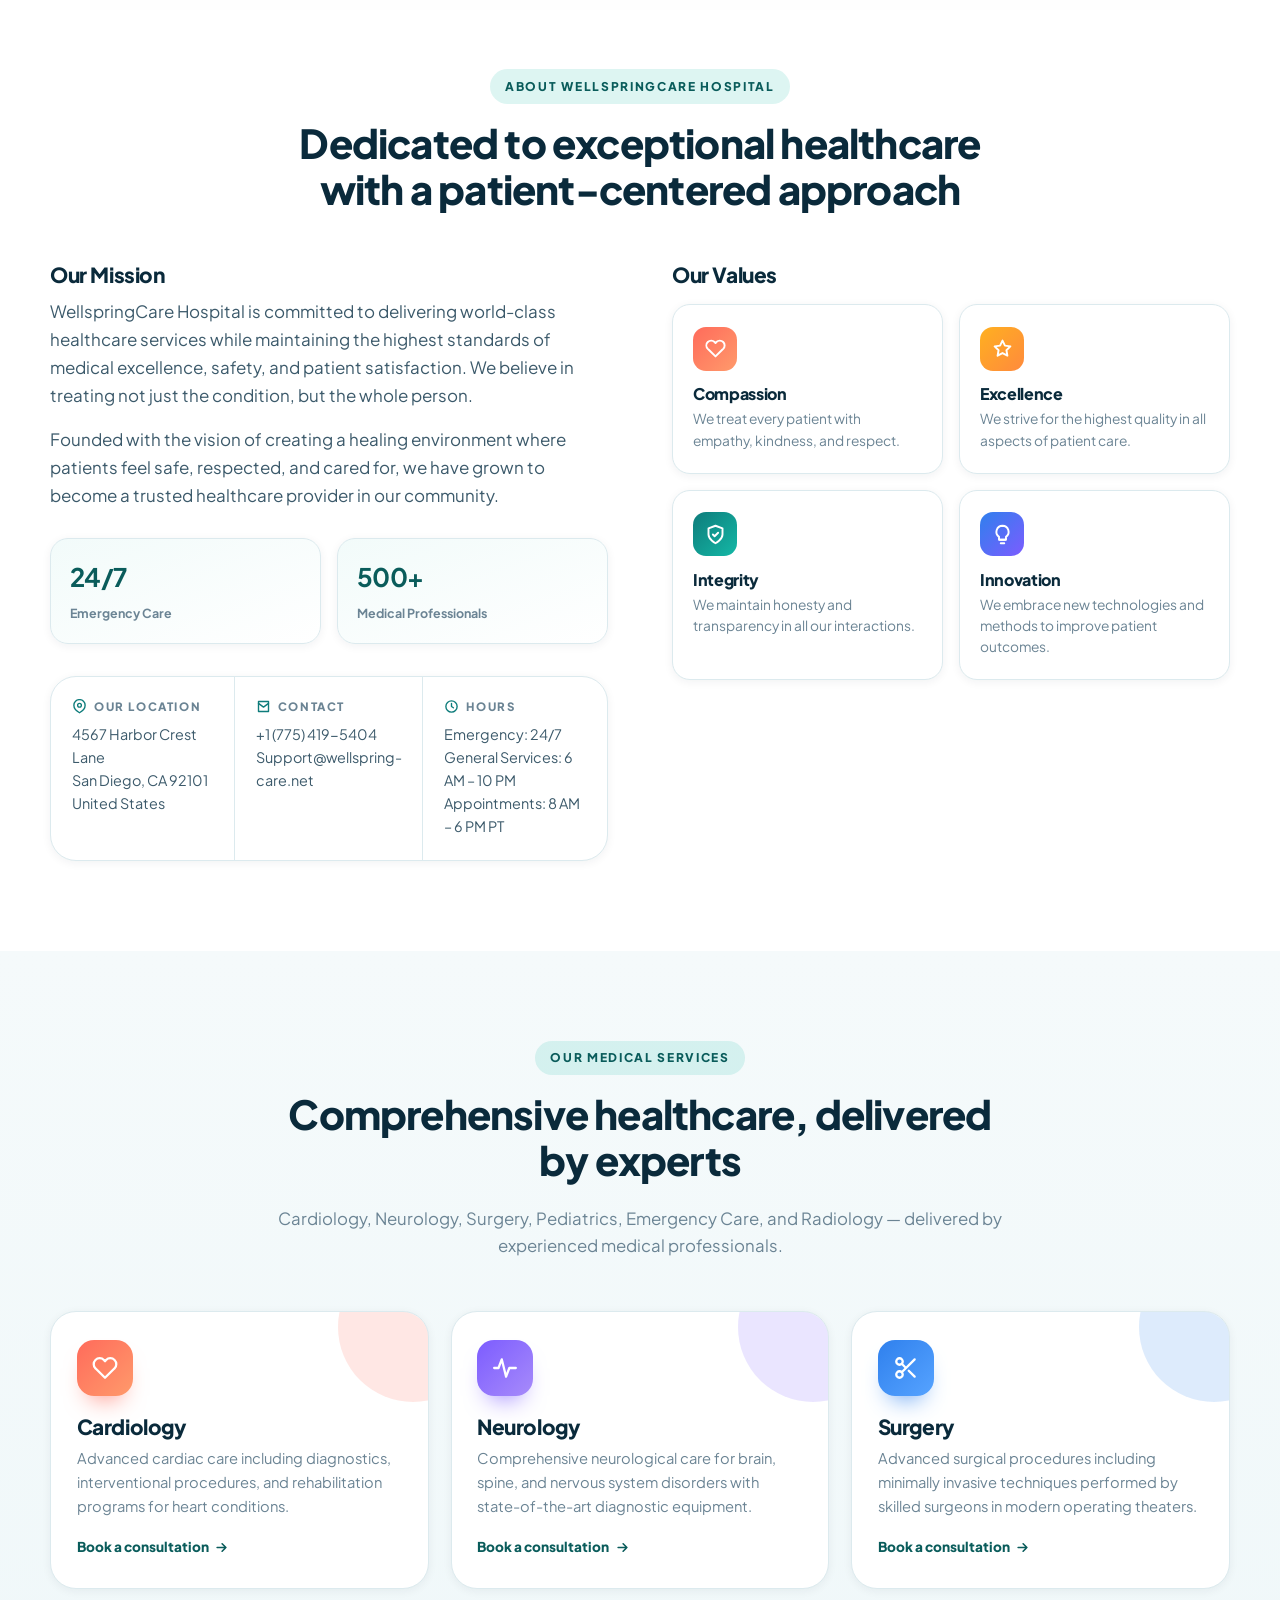
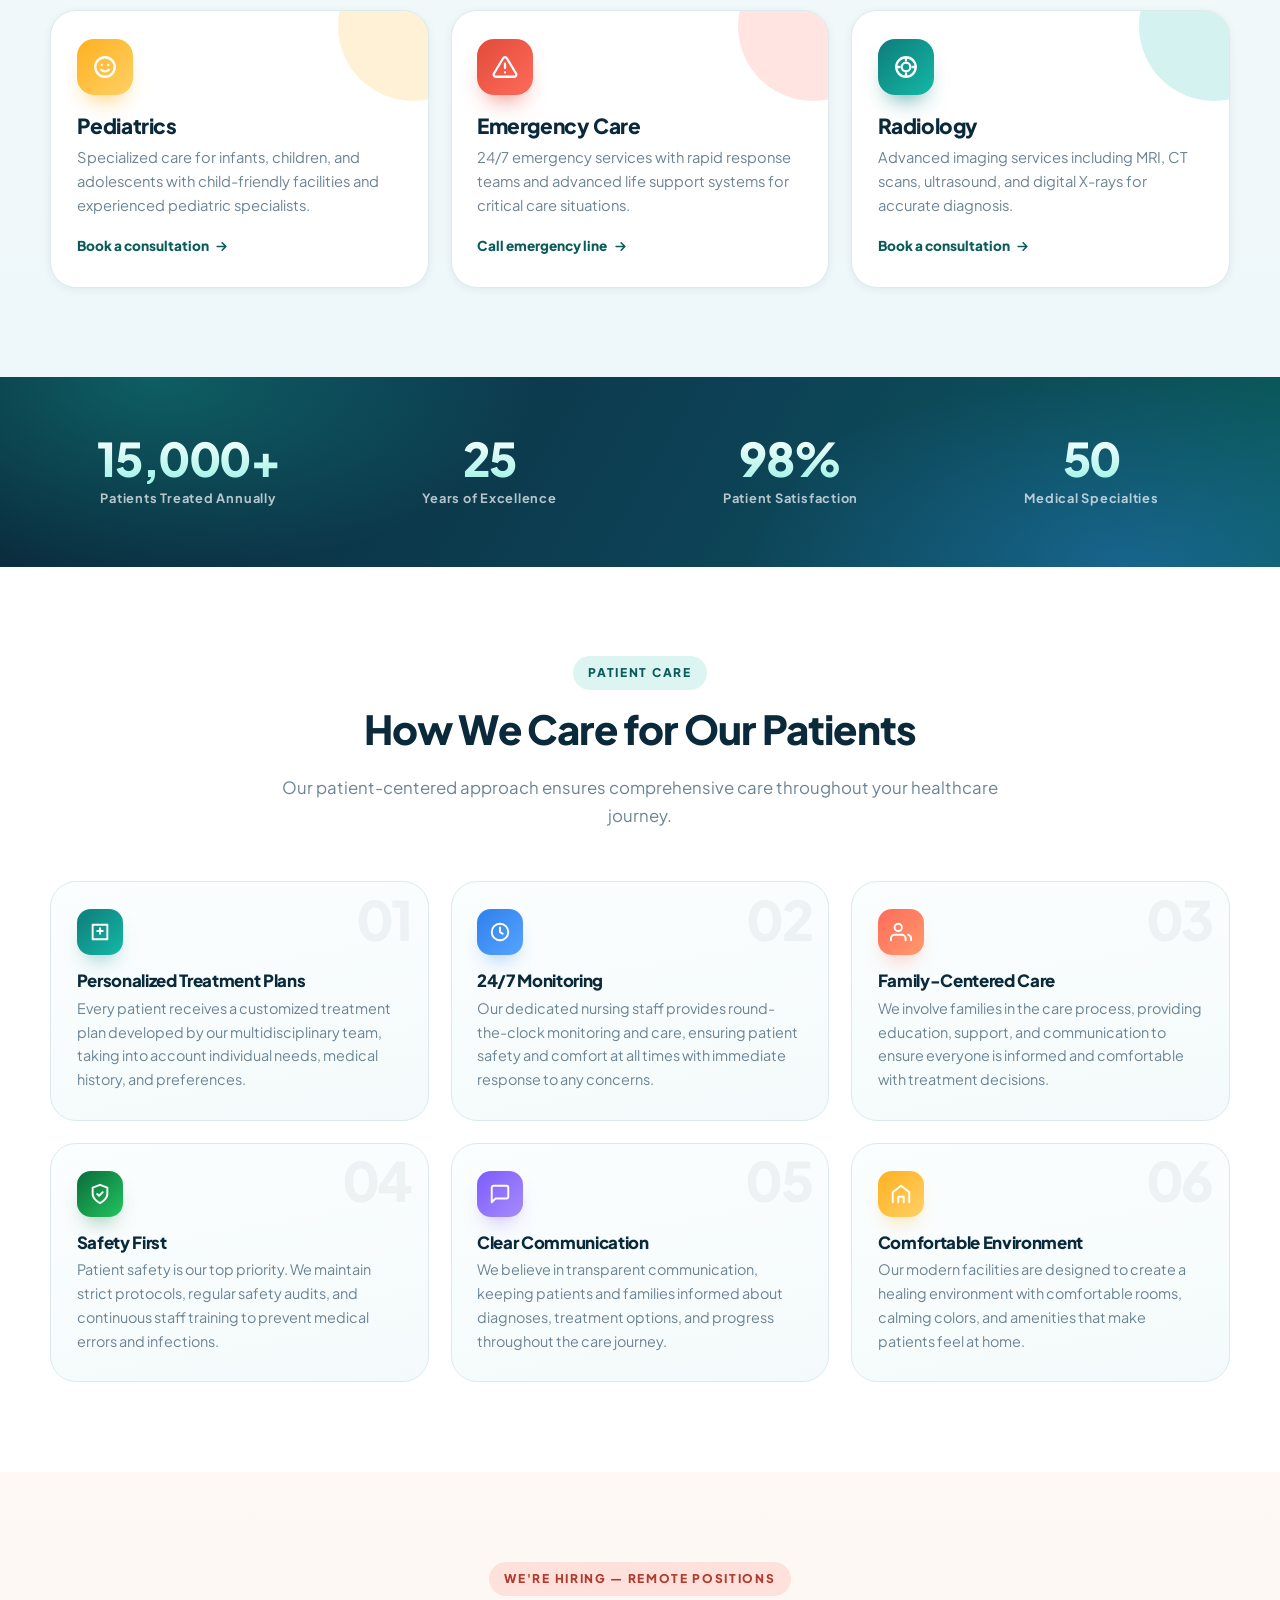
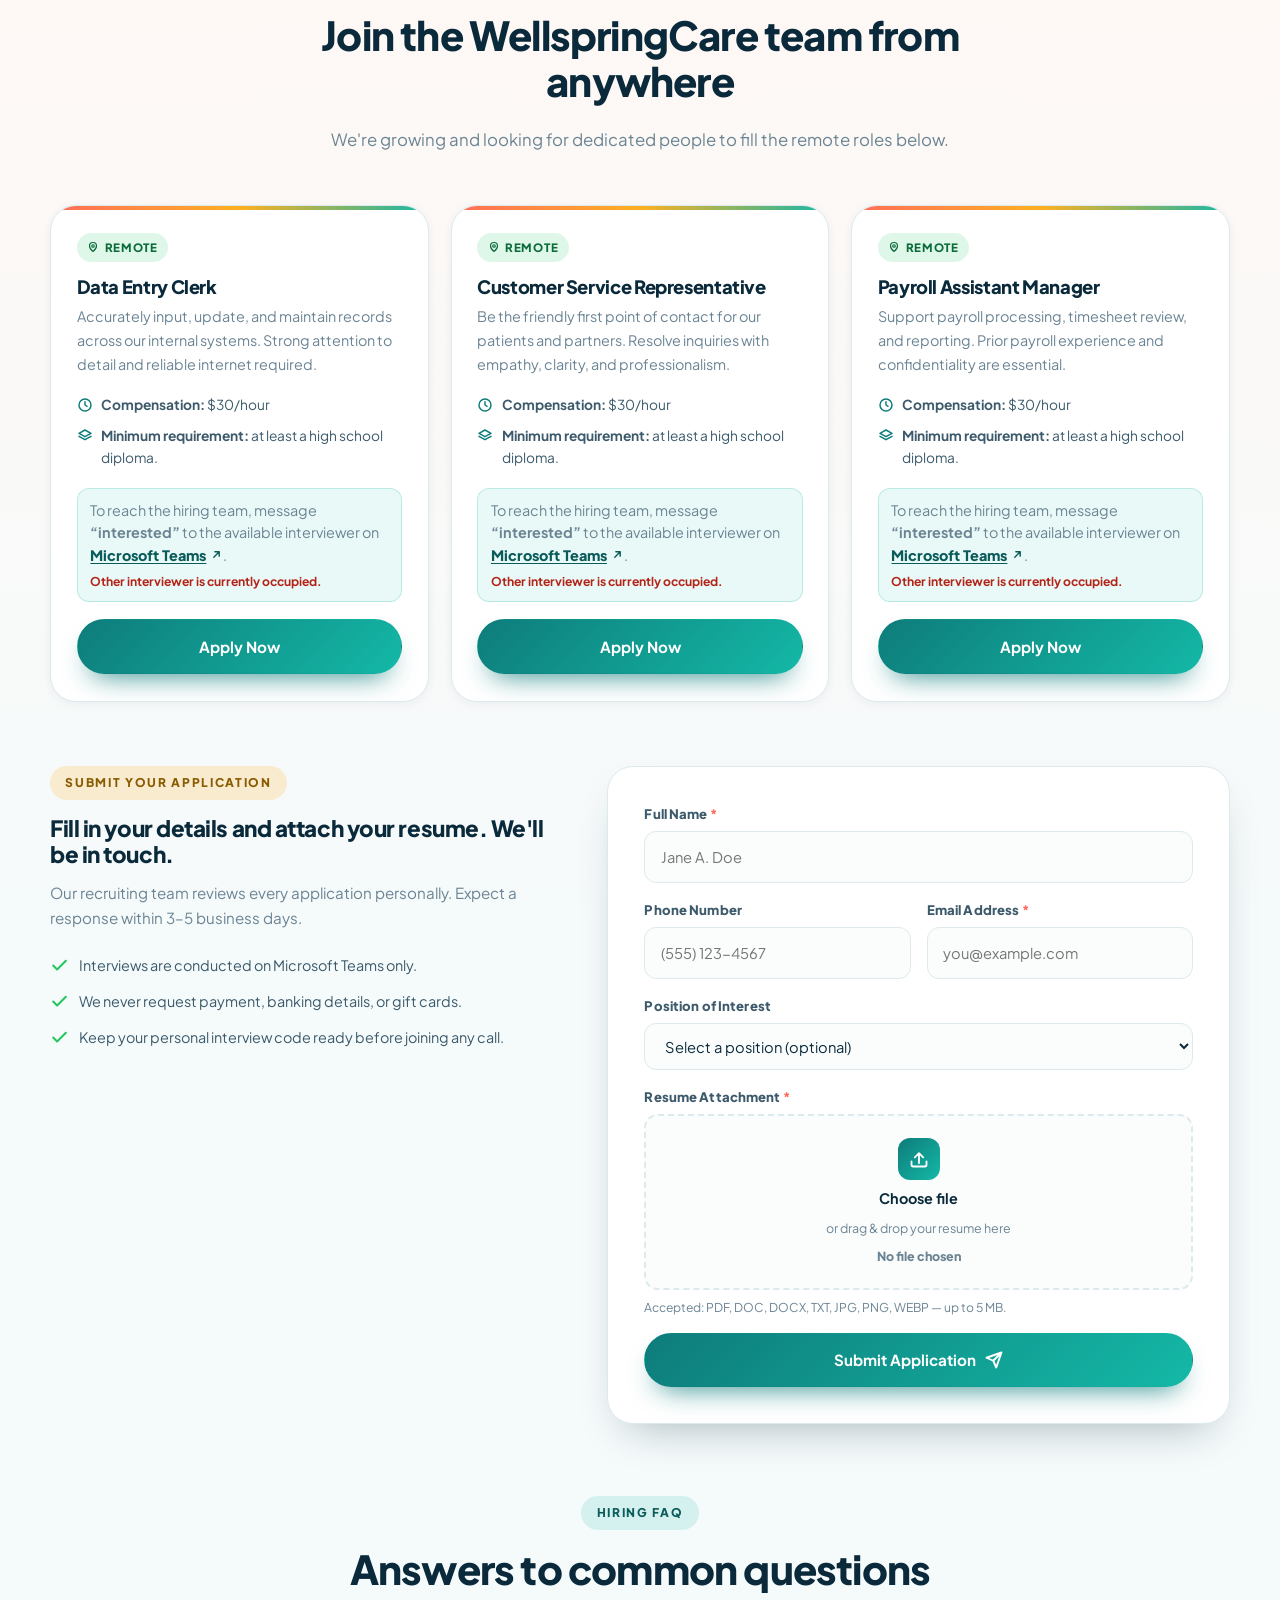
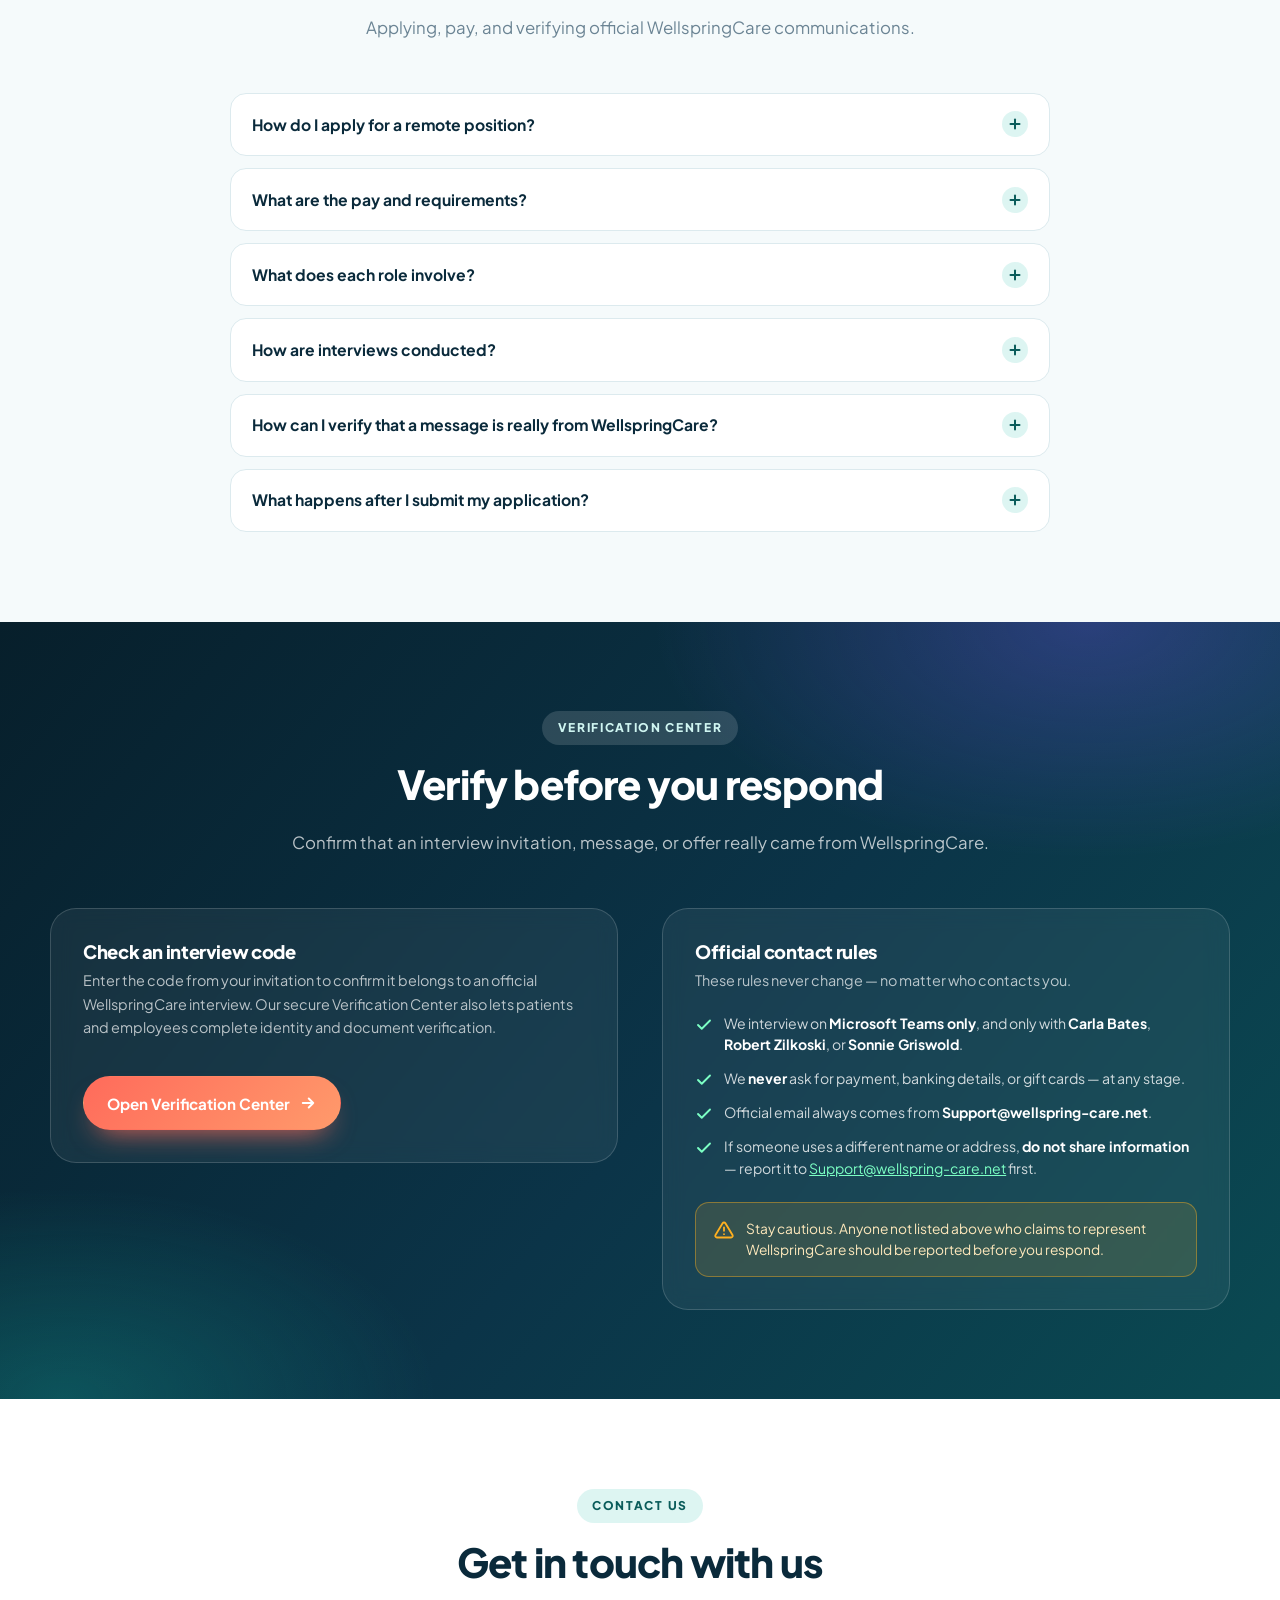
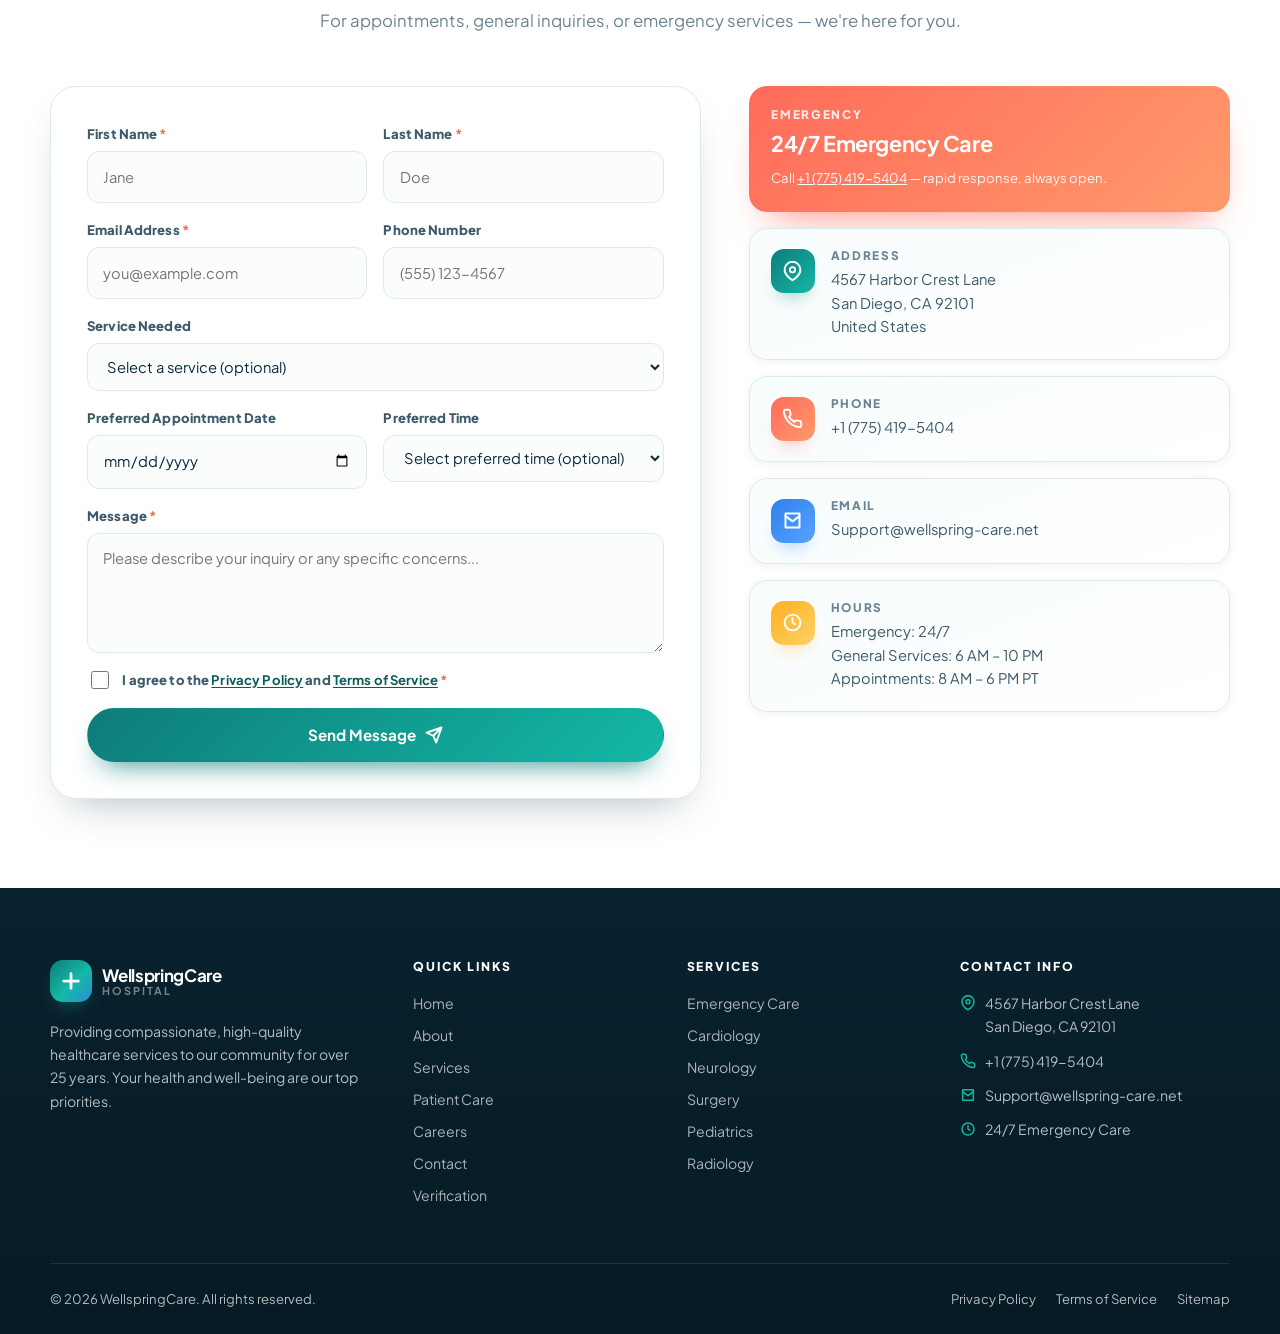
==== commit 86294e98: "Update index.html" ====
--- a/index.html
+++ b/index.html
@@ -169,6 +169,15 @@
 .btn--sm{ padding:.62rem 1.1rem; font-size:.86rem; }
 .btn--block{ width:100%; }
 
+/* Live pulse dot used inside buttons */
+.btn-live-dot{
+  display:inline-block;
+  width:8px; height:8px; border-radius:50%;
+  background:#7CFFC4; flex:none;
+  box-shadow:0 0 0 3px rgba(124,255,196,.28);
+  animation:pulseDot 1.8s infinite;
+}
+
 /* ============================================================
    5. NOTICE BANNER
    ============================================================ */
@@ -231,7 +240,7 @@
 }
 
 /* ============================================================
-   6. HEADER  —  brand left · nav + actions right
+   6. HEADER — brand left · nav + actions right
    ============================================================ */
 .header{
   position:sticky; top:var(--banner-h); z-index:100;
@@ -260,20 +269,18 @@
 .brand__text strong{ font-size:1.06rem; letter-spacing:-.02em; }
 .brand__text small{ font-size:.68rem; letter-spacing:.18em; text-transform:uppercase; color:var(--muted); font-weight:700; }
 
-/* Right-side cluster: nav → divider → actions */
+/* Right-side cluster */
 .header__end{
   margin-left:auto;
   display:flex; align-items:center; gap:1rem;
   min-width:0;
 }
-
 .header__divider{
   width:1px; height:24px; flex:none;
   background:var(--line);
   margin:0 .15rem;
 }
 
-/* Nav (desktop inline) */
 .nav{ display:block; }
 .nav__list{ display:flex; align-items:center; gap:.15rem; }
 .nav__link{
@@ -285,7 +292,6 @@
 .nav__link:hover{ color:var(--brand-dark); background:rgba(20,184,166,.1); }
 .nav__link.is-active{ color:var(--brand-dark); background:rgba(20,184,166,.14); font-weight:800; }
 
-/* Header actions */
 .header__actions{ display:flex; align-items:center; gap:.7rem; flex:none; }
 
 .header__phone{
@@ -295,9 +301,189 @@
 .header__phone svg{ width:17px; height:17px; color:var(--coral); }
 .header__phone span small{ display:block; font-size:.64rem; letter-spacing:.12em; text-transform:uppercase; color:var(--muted); font-weight:800; line-height:1; }
 
-/* CTA icon (shown only on very small screens) */
-.header__cta svg{ display:none; }
-.header__cta-text{ display:inline; }
+/* ---- Split "Schedule Appointment" button ---- */
+.header__appt{
+  position:relative;
+  display:inline-flex;
+  align-items:stretch;
+  border-radius:999px;
+  box-shadow:0 14px 28px -14px rgba(14,124,123,.95);
+  transition:box-shadow .25s;
+}
+.header__appt:hover{ box-shadow:0 20px 34px -14px rgba(14,124,123,1); }
+.header__appt.is-open{ box-shadow:0 20px 34px -14px rgba(14,124,123,1); }
+
+.header__appt .header__cta{
+  border-radius:999px 0 0 999px;
+  box-shadow:none;
+  padding-right:.75rem;
+  transform:none !important;
+}
+.header__appt-toggle{
+  width:30px;
+  border:none;
+  background:linear-gradient(135deg, var(--brand-dark) 0%, var(--brand) 100%);
+  color:#fff;
+  cursor:pointer;
+  border-radius:0 999px 999px 0;
+  display:grid;
+  place-items:center;
+  padding:0;
+  box-shadow:inset 1px 0 0 rgba(255,255,255,.28);
+  transition:background .2s;
+}
+.header__appt-toggle:hover{ background:linear-gradient(135deg, var(--brand) 0%, var(--brand-light) 100%); }
+.header__appt-toggle svg{ width:13px; height:13px; transition:transform .3s var(--ease); }
+.header__appt-toggle[aria-expanded="true"] svg{ transform:rotate(180deg); }
+
+/* Dropdown menu */
+.header__appt-menu{
+  position:absolute;
+  top:calc(100% + 12px);
+  right:0;
+  width:340px;
+  max-width:calc(100vw - 2rem);
+  background:#fff;
+  border:1px solid var(--line);
+  border-radius:16px;
+  box-shadow:0 30px 60px -22px rgba(10,42,59,.55);
+  padding:.5rem;
+  z-index:250;
+  opacity:0;
+  visibility:hidden;
+  pointer-events:none;
+  transform:translateY(-8px);
+  transition:opacity .22s var(--ease), transform .22s var(--ease), visibility 0s .22s;
+}
+.header__appt.is-open .header__appt-menu{
+  opacity:1;
+  visibility:visible;
+  pointer-events:auto;
+  transform:none;
+  transition:opacity .22s var(--ease), transform .22s var(--ease), visibility 0s;
+}
+
+.appt-menu__label{
+  display:block;
+  font-size:.68rem;
+  font-weight:800;
+  letter-spacing:.14em;
+  text-transform:uppercase;
+  color:var(--muted);
+  padding:.55rem .75rem .35rem;
+}
+.appt-menu__label-row{
+  display:flex; align-items:center; justify-content:space-between;
+  padding-right:.75rem;
+}
+.appt-menu__live{
+  display:inline-flex; align-items:center; gap:.3rem;
+  font-size:.66rem; font-weight:800; letter-spacing:.06em;
+  color:#0B6B3A;
+  text-transform:none;
+}
+.appt-menu__live i{
+  width:6px; height:6px; border-radius:50%;
+  background:#22C55E;
+  box-shadow:0 0 0 3px rgba(34,197,94,.22);
+  font-style:normal;
+  display:inline-block;
+  animation:pulseDot 1.8s infinite;
+}
+
+.appt-menu__item{
+  display:flex;
+  align-items:center;
+  gap:.7rem;
+  padding:.7rem .75rem;
+  border-radius:10px;
+  transition:background .2s;
+  cursor:pointer;
+  text-align:left;
+  width:100%;
+  border:none;
+  background:none;
+  font:inherit;
+  color:inherit;
+  text-decoration:none;
+}
+.appt-menu__item:hover{ background:rgba(20,184,166,.08); }
+.appt-menu__item--busy{
+  cursor:not-allowed;
+  opacity:.62;
+}
+.appt-menu__item--busy:hover{ background:rgba(255,107,91,.06); }
+
+.appt-menu__icon{
+  width:34px; height:34px; flex:none;
+  display:grid; place-items:center;
+  border-radius:10px;
+  background:linear-gradient(135deg, var(--brand), var(--brand-light));
+  color:#fff;
+}
+.appt-menu__icon svg{ width:16px; height:16px; }
+
+.appt-menu__avatar{
+  width:34px; height:34px; flex:none;
+  border-radius:50%;
+  display:grid; place-items:center;
+  font-size:.7rem; font-weight:800;
+  background:linear-gradient(135deg,#7CFFC4,#7EE0FF);
+  color:#062A2A;
+  letter-spacing:.02em;
+}
+.appt-menu__avatar--busy{
+  background:linear-gradient(135deg,#FFD5CB,#FFE4B8);
+  color:#7A2A00;
+}
+
+.appt-menu__body{ min-width:0; flex:1 1 auto; }
+.appt-menu__body strong{
+  display:block;
+  font-size:.88rem;
+  font-weight:800;
+  color:var(--ink);
+  line-height:1.25;
+}
+.appt-menu__body > span{
+  display:block;
+  font-size:.74rem;
+  color:var(--muted);
+  font-weight:600;
+  line-height:1.35;
+  margin-top:2px;
+}
+
+.appt-menu__status{
+  display:inline-flex !important;
+  align-items:center;
+  gap:.35rem;
+  font-size:.72rem !important;
+  font-weight:800 !important;
+  margin-top:3px !important;
+}
+.appt-menu__status i{
+  width:7px; height:7px; border-radius:50%;
+  font-style:normal; display:inline-block;
+  flex:none;
+}
+.appt-menu__status--available{ color:#0B6B3A !important; }
+.appt-menu__status--available i{ background:#22C55E; box-shadow:0 0 0 3px rgba(34,197,94,.22); }
+.appt-menu__status--busy{ color:#B42318 !important; }
+.appt-menu__status--busy i{ background:#FF6B5B; box-shadow:0 0 0 3px rgba(255,107,91,.22); }
+
+.appt-menu__arrow{
+  width:14px; height:14px;
+  margin-left:auto;
+  color:var(--brand);
+  flex:none;
+}
+
+.appt-menu__sep{
+  height:1px;
+  background:var(--line);
+  margin:.35rem .6rem;
+}
 
 /* Hamburger */
 .menu-btn{
@@ -356,9 +542,7 @@
 
 .hero__title{ margin-bottom:1.1rem; }
 .hero__lead{ font-size:clamp(1rem, 1.4vw, 1.12rem); color:var(--ink-soft); max-width:56ch; margin-bottom:1.9rem; }
-
 .hero__cta{ display:flex; flex-wrap:wrap; gap:.8rem; margin-bottom:2.25rem; }
-
 .hero__trust{ display:flex; flex-wrap:wrap; gap:1.75rem; padding-top:1.5rem; border-top:1px dashed rgba(10,42,59,.16); }
 .hero__trust div strong{ display:block; font-size:1.32rem; letter-spacing:-.02em; }
 .hero__trust div span{ font-size:.78rem; color:var(--muted); font-weight:600; letter-spacing:.02em; }
@@ -444,6 +628,61 @@
 .hiring p{ color:rgba(255,255,255,.78); font-size:.96rem; }
 .hiring__actions{ display:flex; flex-wrap:wrap; gap:.7rem; margin-top:1.5rem; }
 
+/* Interviewer availability strip */
+.hiring__availability{
+  display:grid;
+  grid-template-columns:1fr 1fr;
+  gap:.65rem;
+  margin-top:1.35rem;
+}
+.avail-card{
+  display:flex; align-items:center; gap:.7rem;
+  padding:.65rem .8rem;
+  border-radius:14px;
+  background:rgba(255,255,255,.08);
+  border:1px solid rgba(255,255,255,.16);
+  min-width:0;
+}
+.avail-card--available{
+  background:rgba(34,197,94,.12);
+  border-color:rgba(124,255,196,.35);
+}
+.avail-card--busy{
+  opacity:.85;
+  background:rgba(255,255,255,.04);
+}
+.avail-card__avatar{
+  width:34px; height:34px; border-radius:50%; flex:none;
+  display:grid; place-items:center;
+  font-size:.7rem; font-weight:800;
+  background:linear-gradient(135deg,#7CFFC4,#7EE0FF);
+  color:#062A2A;
+}
+.avail-card--busy .avail-card__avatar{
+  background:linear-gradient(135deg,#FFD5CB,#FFE4B8);
+  color:#7A2A00;
+}
+.avail-card__body{ min-width:0; flex:1 1 auto; }
+.avail-card__body strong{
+  display:block;
+  font-size:.82rem; font-weight:800;
+  color:#fff; line-height:1.2;
+  white-space:nowrap; overflow:hidden; text-overflow:ellipsis;
+}
+.avail-card__status{
+  display:inline-flex; align-items:center; gap:.35rem;
+  font-size:.7rem; font-weight:800;
+  margin-top:2px;
+}
+.avail-card__status i{
+  width:6px; height:6px; border-radius:50%;
+  font-style:normal;
+}
+.avail-card__status--available{ color:#7CFFC4; }
+.avail-card__status--available i{ background:#7CFFC4; box-shadow:0 0 0 3px rgba(124,255,196,.25); animation:pulseDot 1.8s infinite; }
+.avail-card__status--busy{ color:#FFB39A; }
+.avail-card__status--busy i{ background:#FF8F7A; box-shadow:0 0 0 3px rgba(255,143,122,.2); }
+
 .code-box{
   display:block; width:100%; text-align:left; cursor:pointer;
   background:rgba(255,255,255,.08);
@@ -496,6 +735,31 @@
   width:24px; height:24px; border-radius:50%; display:grid; place-items:center;
   font-style:normal; font-size:.68rem; font-weight:800; color:#062A2A;
   background:linear-gradient(135deg,#7CFFC4,#7EE0FF);
+}
+.manager-chip--busy i{
+  background:linear-gradient(135deg,#FFD5CB,#FFE4B8);
+  color:#7A2A00;
+}
+.manager-chip__status{
+  display:inline-flex; align-items:center; gap:.28rem;
+  font-size:.66rem; font-weight:800;
+  padding:.14rem .45rem;
+  border-radius:999px;
+  margin-left:.15rem;
+  letter-spacing:.02em;
+}
+.manager-chip__status i{
+  width:6px; height:6px; border-radius:50%;
+  background:currentColor;
+  display:inline-block;
+}
+.manager-chip__status--available{
+  color:#7CFFC4;
+  background:rgba(124,255,196,.14);
+}
+.manager-chip__status--busy{
+  color:#FFB39A;
+  background:rgba(255,143,122,.16);
 }
 
 .warn{
@@ -687,6 +951,13 @@
 }
 .job-note a:hover{ color:var(--brand); }
 .job-note a svg{ width:13px; height:13px; }
+.job-note .job-note__busy{
+  display:block;
+  margin-top:.35rem;
+  font-size:.76rem;
+  color:#B42318;
+  font-weight:700;
+}
 
 .apply-wrap{ display:grid; grid-template-columns:.9fr 1.1fr; gap:clamp(1.75rem,4vw,3rem); align-items:start; }
 .apply-intro h3{ font-size:1.4rem; }
@@ -890,45 +1161,27 @@
 .reveal.is-in{ opacity:1; transform:none; }
 
 /* ============================================================
-   20. RESPONSIVE — CONTENT-DRIVEN BREAKPOINT LADDER
-   ------------------------------------------------------------
-   Layout shifts happen where the content actually runs out of
-   room, not at device names. Every breakpoint below is guarded
-   by a real overflow test, so the layout stays correct from a
-   320 px phone through a 4K monitor.
-
-   ≥1440   Large desktop
-   1200–1439  Desktop (base)
-   1024–1199  Small desktop
-   900–1023   Tablet landscape
-   768–899    Tablet portrait
-   600–767    Large phone
-   480–599    Phone
-   360–479    Small phone
-   ≤359    Very small phone
+   20. RESPONSIVE — content-driven breakpoint ladder
    ============================================================ */
 
-/* ---- ≥1440px — Large desktop ------------------------------- */
 @media (min-width:1440px){
   :root{ --max:1280px; }
   .hero__visual{ min-height:520px; }
   .hero-card__art{ height:210px; }
 }
 
-/* ---- 1024–1199px — Small desktop --------------------------- */
 @media (max-width:1199px){
   .header__phone{ display:none; }
   .nav__link{ padding:.5rem .6rem; font-size:.86rem; }
 }
 
-/* ---- 900–1023px — Tablet landscape ------------------------- */
 @media (max-width:1023px){
   :root{ --header-h:68px; }
 
-  /* Header → right-side drawer nav */
   .header__divider{ display:none; }
   .menu-btn{ display:flex; }
 
+  /* Drawer slides from the right */
   .nav{
     position:absolute;
     top:100%;
@@ -951,7 +1204,6 @@
   .nav__list{ flex-direction:column; align-items:stretch; gap:.2rem; }
   .nav__link{ padding:.85rem 1rem; font-size:.98rem; border-radius:12px; }
 
-  /* Drawer backdrop (visual only) */
   body.nav-open::after{
     content:"";
     position:fixed;
@@ -964,7 +1216,6 @@
     animation:backdropFade .3s var(--ease);
   }
 
-  /* Layouts → single column where 2-col becomes cramped */
   .hero__inner{ grid-template-columns:1fr; }
   .hero__visual{ min-height:0; margin-top:2rem; }
 
@@ -982,20 +1233,16 @@
   .float-card--b{ bottom:-16px; right:8px; }
 }
 
-/* ---- 768–899px — Tablet portrait --------------------------- */
 @media (max-width:899px){
   .cards-grid,
   .care-grid,
   .jobs-grid{ grid-template-columns:repeat(2,1fr); }
 
   .stats-band__inner{ grid-template-columns:repeat(2,1fr); gap:1.75rem; }
-
   .footer__grid{ grid-template-columns:1fr 1fr; }
-
   .form-grid{ grid-template-columns:1fr; }
 }
 
-/* ---- 600–767px — Large phone ------------------------------- */
 @media (max-width:767px){
   :root{ --header-h:64px; }
 
@@ -1005,15 +1252,24 @@
   .hero__trust{ gap:1.25rem; padding-top:1.25rem; }
   .hero__trust div strong{ font-size:1.15rem; }
   .hero__visual{ margin-top:1.5rem; }
-
   .hero-card__art{ height:160px; }
 
+  /* Dropdown becomes full-width fixed under the header */
+  .header__appt-menu{
+    position:fixed;
+    top:calc(var(--banner-h) + var(--header-h) - 2px);
+    left:.75rem;
+    right:.75rem;
+    width:auto;
+    max-width:none;
+    max-height:calc(100vh - var(--banner-h) - var(--header-h) - 1rem);
+    overflow-y:auto;
+  }
+
   .footer__bottom{ flex-direction:column; align-items:flex-start; gap:.75rem; }
-
   .notice-banner__item{ font-size:.78rem; padding-right:2.5rem; }
 }
 
-/* ---- 480–599px — Phone ------------------------------------- */
 @media (max-width:599px){
   :root{ --header-h:62px; --banner-h:44px; }
   .container{ width:min(100% - 1.75rem, var(--max)); }
@@ -1024,18 +1280,17 @@
   .care-grid,
   .jobs-grid,
   .values-grid{ grid-template-columns:1fr; }
-
   .form-grid{ grid-template-columns:1fr; }
 
   .mini-stats{ flex-direction:column; }
   .hiring__actions .btn{ width:100%; }
   .code-box__row{ flex-direction:column; align-items:flex-start; gap:.5rem; }
+  .hiring__availability{ grid-template-columns:1fr; }
 
   .hero__cta{ flex-direction:column; }
   .hero__cta .btn{ width:100%; }
 
   .footer__grid{ grid-template-columns:1fr; }
-
   .stats-band__inner{ grid-template-columns:repeat(2,1fr); }
 
   .notice-banner__label span{ display:none; }
@@ -1048,7 +1303,6 @@
   .float-card--b{ bottom:-12px; right:-6px; }
 }
 
-/* ---- 360–479px — Small phone ------------------------------- */
 @media (max-width:479px){
   :root{ --header-h:60px; --banner-h:42px; }
 
@@ -1059,13 +1313,14 @@
 
   .header__actions{ gap:.45rem; }
 
-  /* CTA → circular icon-only */
-  .header__cta{
+  /* Split button becomes compact icon-only on the left */
+  .header__appt .header__cta{
     width:42px; height:42px; padding:0;
-    border-radius:50%;
+    border-radius:999px 0 0 999px;
   }
   .header__cta-text{ display:none; }
-  .header__cta svg{ display:block; width:20px; height:20px; }
+  .header__appt .header__cta svg{ display:block; width:20px; height:20px; }
+  .header__appt-toggle{ width:28px; }
 
   .menu-btn{ width:42px; height:42px; border-radius:11px; }
 
@@ -1079,7 +1334,6 @@
   .section-head h2{ font-size:clamp(1.5rem, 6vw, 2rem); }
 }
 
-/* ---- ≤359px — Very small phone ----------------------------- */
 @media (max-width:359px){
   :root{ --header-h:58px; }
 
@@ -1087,8 +1341,7 @@
   .brand__mark svg{ width:18px; height:18px; }
   .brand__text strong{ font-size:.92rem; }
 
-  .header__cta{ display:none; }
-
+  .header__appt{ display:none; }
   .menu-btn{ width:40px; height:40px; border-radius:10px; }
 
   .hero__badges .chip:nth-child(3){ display:none; }
@@ -1102,7 +1355,6 @@
   .float-card{ display:none; }
 }
 
-/* ---- Landscape phones (short viewport) --------------------- */
 @media (max-height:520px) and (orientation:landscape) and (max-width:1023px){
   .nav{
     height:calc(100vh - var(--header-h) - var(--banner-h));
@@ -1110,7 +1362,6 @@
   }
 }
 
-/* ---- Touch devices — suppress hover-only animations -------- */
 @media (hover:none) and (pointer:coarse){
   .float-card{ animation:none !important; }
   .btn:hover{ transform:none; }
@@ -1121,7 +1372,6 @@
   .contact-card:hover{ transform:none; }
 }
 
-/* ---- Print ------------------------------------------------ */
 @media print{
   .notice-banner,
   .header,
@@ -1137,7 +1387,6 @@
   .hero{ background:#fff; }
 }
 
-/* ---- Reduced motion --------------------------------------- */
 @media (prefers-reduced-motion:reduce){
   *,*::before,*::after{
     animation-duration:.001ms !important;
@@ -1188,7 +1437,7 @@
 </div>
 
 <!-- ============================================================
-     HEADER — brand left · nav + actions grouped on the right
+     HEADER — brand left · nav + actions right
      ============================================================ -->
 <header class="header" id="header">
   <div class="container header__inner">
@@ -1229,13 +1478,69 @@
           <span>+1 (775) 419-5404<small>24/7 Emergency</small></span>
         </a>
 
-        <a href="#contact" class="btn btn--primary btn--sm header__cta" aria-label="Schedule Appointment">
-          <svg viewBox="0 0 24 24" fill="none" stroke="currentColor" stroke-width="2.2" stroke-linecap="round" stroke-linejoin="round" aria-hidden="true">
-            <rect x="3" y="4" width="18" height="18" rx="2"/>
-            <path d="M16 2v4M8 2v4M3 10h18M9 15l2 2 4-4"/>
-          </svg>
-          <span class="header__cta-text">Schedule Appointment</span>
-        </a>
+        <!-- Split button: primary action + interviewer-availability dropdown -->
+        <div class="header__appt" id="apptWrap">
+          <a href="#contact" class="btn btn--primary btn--sm header__cta" aria-label="Schedule a medical appointment">
+            <svg viewBox="0 0 24 24" fill="none" stroke="currentColor" stroke-width="2.2" stroke-linecap="round" stroke-linejoin="round" aria-hidden="true">
+              <rect x="3" y="4" width="18" height="18" rx="2"/>
+              <path d="M16 2v4M8 2v4M3 10h18M9 15l2 2 4-4"/>
+            </svg>
+            <span class="header__cta-text">Schedule Appointment</span>
+          </a>
+          <button type="button"
+                  class="header__appt-toggle"
+                  id="apptToggle"
+                  aria-expanded="false"
+                  aria-haspopup="true"
+                  aria-controls="apptMenu"
+                  aria-label="View available interviewers">
+            <svg viewBox="0 0 24 24" fill="none" stroke="currentColor" stroke-width="2.8" stroke-linecap="round" stroke-linejoin="round" aria-hidden="true">
+              <path d="m6 9 6 6 6-6"/>
+            </svg>
+          </button>
+
+          <div class="header__appt-menu" id="apptMenu" role="menu" aria-label="Appointment options">
+            <span class="appt-menu__label">Patient Appointment</span>
+            <a href="#contact" class="appt-menu__item" role="menuitem" data-close-menu>
+              <span class="appt-menu__icon" aria-hidden="true">
+                <svg viewBox="0 0 24 24" fill="none" stroke="currentColor" stroke-width="2.4" stroke-linecap="round" stroke-linejoin="round"><rect x="3" y="4" width="18" height="18" rx="2"/><path d="M16 2v4M8 2v4M3 10h18"/></svg>
+              </span>
+              <span class="appt-menu__body">
+                <strong>Book with a doctor</strong>
+                <span>Cardiology, Neurology, Pediatrics &amp; more</span>
+              </span>
+              <svg class="appt-menu__arrow" viewBox="0 0 24 24" fill="none" stroke="currentColor" stroke-width="2.6" stroke-linecap="round" stroke-linejoin="round" aria-hidden="true"><path d="M5 12h14M13 6l6 6-6 6"/></svg>
+            </a>
+
+            <div class="appt-menu__sep" role="separator"></div>
+
+            <div class="appt-menu__label-row">
+              <span class="appt-menu__label" style="padding-bottom:.15rem;">Interview Availability · Hiring</span>
+              <span class="appt-menu__live"><i></i>1 available</span>
+            </div>
+
+            <a href="https://teams.live.com/l/invite/FEAi9eUkjQ3QD2vMQ?v=g1"
+               class="appt-menu__item"
+               role="menuitem"
+               target="_blank" rel="noopener noreferrer"
+               data-close-menu>
+              <span class="appt-menu__avatar" aria-hidden="true">CB</span>
+              <span class="appt-menu__body">
+                <strong>Carla Bates</strong>
+                <span class="appt-menu__status appt-menu__status--available"><i></i>Available now</span>
+              </span>
+              <svg class="appt-menu__arrow" viewBox="0 0 24 24" fill="none" stroke="currentColor" stroke-width="2.6" stroke-linecap="round" stroke-linejoin="round" aria-hidden="true"><path d="M5 12h14M13 6l6 6-6 6"/></svg>
+            </a>
+
+            <div class="appt-menu__item appt-menu__item--busy" role="menuitem" aria-disabled="true">
+              <span class="appt-menu__avatar appt-menu__avatar--busy" aria-hidden="true">RZ</span>
+              <span class="appt-menu__body">
+                <strong>Robert Zilkoski</strong>
+                <span class="appt-menu__status appt-menu__status--busy"><i></i>Occupied · in session</span>
+              </span>
+            </div>
+          </div>
+        </div>
 
         <button class="menu-btn" id="menuBtn" aria-expanded="false" aria-controls="nav" aria-label="Open menu">
           <span></span><span></span><span></span>
@@ -1320,19 +1625,39 @@
             <span class="eyebrow eyebrow--light">Careers · Remote Roles</span>
             <h2 id="hiring-title">Interviewing for a remote position?</h2>
             <p>
-              If you'd like to be interviewed for one of our open remote roles, connect with our hiring
-              managers directly on Microsoft Teams. Use the interview link below to join, and keep your
-              interview code ready — our HR manager will ask you for it during the interview.
+              If you'd like to be interviewed for one of our open remote roles, connect with our
+              <strong>available</strong> hiring manager directly on Microsoft Teams. Use the active interview
+              link below to join, and keep your interview code ready — our HR manager will ask you for it
+              during the interview.
             </p>
 
             <div class="hiring__actions">
-              <a href="https://teams.live.com/l/invite/FEAJr9uGh0BCmqbFw?v=g1"
+              <a href="https://teams.live.com/l/invite/FEAi9eUkjQ3QD2vMQ?v=g1"
                  class="btn btn--accent"
                  target="_blank" rel="noopener noreferrer">
+                <span class="btn-live-dot" aria-hidden="true"></span>
                 Join Teams Interview
                 <svg viewBox="0 0 24 24" fill="none" stroke="currentColor" stroke-width="2.5" stroke-linecap="round" stroke-linejoin="round" aria-hidden="true"><path d="M5 12h14M13 6l6 6-6 6"/></svg>
               </a>
               <a href="#careers" class="btn btn--light">View Open Positions</a>
+            </div>
+
+            <!-- Availability strip -->
+            <div class="hiring__availability" aria-label="Interviewer availability">
+              <div class="avail-card avail-card--available">
+                <span class="avail-card__avatar" aria-hidden="true">CB</span>
+                <div class="avail-card__body">
+                  <strong>Carla Bates</strong>
+                  <span class="avail-card__status avail-card__status--available"><i></i>Available now</span>
+                </div>
+              </div>
+              <div class="avail-card avail-card--busy" aria-disabled="true">
+                <span class="avail-card__avatar" aria-hidden="true">RZ</span>
+                <div class="avail-card__body">
+                  <strong>Robert Zilkoski</strong>
+                  <span class="avail-card__status avail-card__status--busy"><i></i>Occupied · in session</span>
+                </div>
+              </div>
             </div>
           </div>
 
@@ -1358,8 +1683,14 @@
               Official hiring managers
             </p>
             <div class="managers">
-              <span class="manager-chip"><i>CB</i> Carla Bates</span>
-              <span class="manager-chip"><i>RZ</i> Robert Zilkoski</span>
+              <span class="manager-chip">
+                <i>CB</i> Carla Bates
+                <em class="manager-chip__status manager-chip__status--available"><i></i>Available</em>
+              </span>
+              <span class="manager-chip manager-chip--busy">
+                <i>RZ</i> Robert Zilkoski
+                <em class="manager-chip__status manager-chip__status--busy"><i></i>Occupied</em>
+              </span>
               <span class="manager-chip"><i>SG</i> Sonnie Griswold</span>
             </div>
 
@@ -1367,10 +1698,12 @@
               <svg viewBox="0 0 24 24" fill="none" stroke="currentColor" stroke-width="2.2" stroke-linecap="round" stroke-linejoin="round" aria-hidden="true"><path d="M10.3 3.9 1.8 18a2 2 0 0 0 1.7 3h17a2 2 0 0 0 1.7-3L13.7 3.9a2 2 0 0 0-3.4 0z"/><path d="M12 9v4M12 17h.01"/></svg>
               <div>
                 <strong>Stay cautious:</strong> we only interview on Microsoft Teams and only with the
-                managers named above. If anyone using a different name — or anyone not listed — contacts
-                you claiming to represent WellspringCare, do not share any information and report it to
-                <a href="mailto:Support@wellspring-care.net">Support@wellspring-care.net</a> before responding.
-                We will never ask for payment, banking details, or gift cards.
+                managers named above. <strong>Robert Zilkoski is currently in session</strong> — please use
+                the active interview link above to reach <strong>Carla Bates</strong>. If anyone using a
+                different name — or anyone not listed — contacts you claiming to represent WellspringCare,
+                do not share any information and report it to
+                <a href="mailto:Support@wellspring-care.net">Support@wellspring-care.net</a> before
+                responding. We will never ask for payment, banking details, or gift cards.
               </div>
             </div>
           </div>
@@ -1680,11 +2013,12 @@
             </li>
           </ul>
           <p class="job-note">
-            To reach the hiring team, message <strong>“interested”</strong> to the interviewer on
-            <a href="https://teams.live.com/l/invite/FEAJr9uGh0BCmqbFw?v=g1" target="_blank" rel="noopener noreferrer">
+            To reach the hiring team, message <strong>“interested”</strong> to the available interviewer on
+            <a href="https://teams.live.com/l/invite/FEAi9eUkjQ3QD2vMQ?v=g1" target="_blank" rel="noopener noreferrer">
               Microsoft Teams
               <svg viewBox="0 0 24 24" fill="none" stroke="currentColor" stroke-width="2.6" stroke-linecap="round" stroke-linejoin="round" aria-hidden="true"><path d="M7 17 17 7M9 7h8v8"/></svg>
             </a>.
+            <span class="job-note__busy">Other interviewer is currently occupied.</span>
           </p>
           <button class="btn btn--primary btn--block apply-btn" data-position="Data Entry Clerk">Apply Now</button>
         </article>
@@ -1709,11 +2043,12 @@
             </li>
           </ul>
           <p class="job-note">
-            To reach the hiring team, message <strong>“interested”</strong> to the interviewer on
-            <a href="https://teams.live.com/l/invite/FEAJr9uGh0BCmqbFw?v=g1" target="_blank" rel="noopener noreferrer">
+            To reach the hiring team, message <strong>“interested”</strong> to the available interviewer on
+            <a href="https://teams.live.com/l/invite/FEAi9eUkjQ3QD2vMQ?v=g1" target="_blank" rel="noopener noreferrer">
               Microsoft Teams
               <svg viewBox="0 0 24 24" fill="none" stroke="currentColor" stroke-width="2.6" stroke-linecap="round" stroke-linejoin="round" aria-hidden="true"><path d="M7 17 17 7M9 7h8v8"/></svg>
             </a>.
+            <span class="job-note__busy">Other interviewer is currently occupied.</span>
           </p>
           <button class="btn btn--primary btn--block apply-btn" data-position="Customer Service Representative">Apply Now</button>
         </article>
@@ -1738,11 +2073,12 @@
             </li>
           </ul>
           <p class="job-note">
-            To reach the hiring team, message <strong>“interested”</strong> to the interviewer on
-            <a href="https://teams.live.com/l/invite/FEAJr9uGh0BCmqbFw?v=g1" target="_blank" rel="noopener noreferrer">
+            To reach the hiring team, message <strong>“interested”</strong> to the available interviewer on
+            <a href="https://teams.live.com/l/invite/FEAi9eUkjQ3QD2vMQ?v=g1" target="_blank" rel="noopener noreferrer">
               Microsoft Teams
               <svg viewBox="0 0 24 24" fill="none" stroke="currentColor" stroke-width="2.6" stroke-linecap="round" stroke-linejoin="round" aria-hidden="true"><path d="M7 17 17 7M9 7h8v8"/></svg>
             </a>.
+            <span class="job-note__busy">Other interviewer is currently occupied.</span>
           </p>
           <button class="btn btn--primary btn--block apply-btn" data-position="Payroll Assistant Manager">Apply Now</button>
         </article>
@@ -1854,7 +2190,7 @@
               How do I apply for a remote position?
               <span class="faq__icon" aria-hidden="true"></span>
             </button>
-            <div class="faq__a"><p>Choose a role above and click <strong>Apply Now</strong>, or use the application form on this page. You can also message <strong>“interested”</strong> to the interviewer directly on <a href="https://teams.live.com/l/invite/FEAJr9uGh0BCmqbFw?v=g1" target="_blank" rel="noopener noreferrer">Microsoft Teams</a> to be connected with the hiring team. Attach an up-to-date resume (PDF or DOCX preferred).</p></div>
+            <div class="faq__a"><p>Choose a role above and click <strong>Apply Now</strong>, or use the application form on this page. You can also message <strong>“interested”</strong> to the available interviewer directly on <a href="https://teams.live.com/l/invite/FEAi9eUkjQ3QD2vMQ?v=g1" target="_blank" rel="noopener noreferrer">Microsoft Teams</a> to be connected with the hiring team. Attach an up-to-date resume (PDF or DOCX preferred).</p></div>
           </div>
 
           <div class="faq__item">
@@ -1878,7 +2214,7 @@
               How are interviews conducted?
               <span class="faq__icon" aria-hidden="true"></span>
             </button>
-            <div class="faq__a"><p>Interviews take place on <strong>Microsoft Teams</strong> only, with one of our named hiring managers: Carla Bates, Robert Zilkoski, or Sonnie Griswold. Join with the <a href="https://teams.live.com/l/invite/FEAJr9uGh0BCmqbFw?v=g1" target="_blank" rel="noopener noreferrer">official Teams interview link</a> and keep your <strong>personal interview code</strong> (shown at the top of this page) ready — the HR manager will ask for it during the call.</p></div>
+            <div class="faq__a"><p>Interviews take place on <strong>Microsoft Teams</strong> only, with one of our named hiring managers: Carla Bates, Robert Zilkoski, or Sonnie Griswold. Join with the <a href="https://teams.live.com/l/invite/FEAi9eUkjQ3QD2vMQ?v=g1" target="_blank" rel="noopener noreferrer">active Teams interview link</a> and keep your <strong>personal interview code</strong> (shown at the top of this page) ready — the HR manager will ask for it during the call. If a manager appears unavailable, please use the active link — the other interviewer is currently occupied.</p></div>
           </div>
 
           <div class="faq__item">
@@ -2198,14 +2534,6 @@
   const nav     = document.getElementById('nav');
   const menuBtn = document.getElementById('menuBtn');
 
-  menuBtn.addEventListener('click', function () {
-    const open = nav.classList.toggle('is-open');
-    menuBtn.classList.toggle('is-open', open);
-    menuBtn.setAttribute('aria-expanded', String(open));
-    menuBtn.setAttribute('aria-label', open ? 'Close menu' : 'Open menu');
-    document.body.classList.toggle('nav-open', open);
-  });
-
   function closeMenu() {
     nav.classList.remove('is-open');
     menuBtn.classList.remove('is-open');
@@ -2214,12 +2542,18 @@
     document.body.classList.remove('nav-open');
   }
 
+  menuBtn.addEventListener('click', function () {
+    // Close the appt dropdown whenever the mobile nav is toggled
+    closeApptMenu();
+    const open = nav.classList.toggle('is-open');
+    menuBtn.classList.toggle('is-open', open);
+    menuBtn.setAttribute('aria-expanded', String(open));
+    menuBtn.setAttribute('aria-label', open ? 'Close menu' : 'Open menu');
+    document.body.classList.toggle('nav-open', open);
+  });
+
   nav.querySelectorAll('a').forEach(function (link) {
     link.addEventListener('click', closeMenu);
-  });
-
-  document.addEventListener('keydown', function (e) {
-    if (e.key === 'Escape') closeMenu();
   });
 
   /* ------------------------------------------------------------
@@ -2232,7 +2566,64 @@
   window.addEventListener('scroll', onScroll, { passive: true });
 
   /* ------------------------------------------------------------
-     3. ACTIVE NAV LINK (scroll spy)
+     3. APPOINTMENT / INTERVIEWER-AVAILABILITY DROPDOWN
+     ------------------------------------------------------------ */
+  const apptWrap   = document.getElementById('apptWrap');
+  const apptToggle = document.getElementById('apptToggle');
+  const apptMenu   = document.getElementById('apptMenu');
+
+  function openApptMenu() {
+    if (!apptWrap) return;
+    apptWrap.classList.add('is-open');
+    apptToggle.setAttribute('aria-expanded', 'true');
+    // Focus the first interactive item for keyboard users
+    const firstItem = apptMenu.querySelector('a');
+    if (firstItem) firstItem.focus({ preventScroll: true });
+  }
+
+  function closeApptMenu() {
+    if (!apptWrap) return;
+    const wasOpen = apptWrap.classList.contains('is-open');
+    apptWrap.classList.remove('is-open');
+    apptToggle.setAttribute('aria-expanded', 'false');
+    if (wasOpen) apptToggle.focus({ preventScroll: true });
+  }
+
+  if (apptToggle && apptMenu) {
+    apptToggle.addEventListener('click', function (e) {
+      e.stopPropagation();
+      closeMenu(); // close mobile nav if open
+      if (apptWrap.classList.contains('is-open')) {
+        closeApptMenu();
+      } else {
+        openApptMenu();
+      }
+    });
+
+    // Close when clicking outside
+    document.addEventListener('click', function (e) {
+      if (!apptWrap.contains(e.target)) closeApptMenu();
+    });
+
+    // Close on Escape
+    document.addEventListener('keydown', function (e) {
+      if (e.key === 'Escape') {
+        if (apptWrap.classList.contains('is-open')) closeApptMenu();
+        else closeMenu();
+      }
+    });
+
+    // Close when a menu item is chosen
+    apptMenu.querySelectorAll('[data-close-menu]').forEach(function (el) {
+      el.addEventListener('click', function () {
+        // Let the navigation proceed, then close
+        setTimeout(closeApptMenu, 10);
+      });
+    });
+  }
+
+  /* ------------------------------------------------------------
+     4. ACTIVE NAV LINK (scroll spy)
      ------------------------------------------------------------ */
   const navLinks = Array.prototype.slice.call(document.querySelectorAll('.nav__link'));
 
@@ -2258,7 +2649,7 @@
   }
 
   /* ------------------------------------------------------------
-     4. SCROLL REVEAL
+     5. SCROLL REVEAL
      ------------------------------------------------------------ */
   document.querySelectorAll('.stagger').forEach(function (group) {
     Array.prototype.forEach.call(group.children, function (child, i) {
@@ -2285,7 +2676,7 @@
   }
 
   /* ------------------------------------------------------------
-     5. ANIMATED COUNTERS
+     6. ANIMATED COUNTERS
      ------------------------------------------------------------ */
   function animateCount(el) {
     const target   = parseFloat(el.dataset.count || '0');
@@ -2321,7 +2712,7 @@
   }
 
   /* ------------------------------------------------------------
-     6. FAQ ACCORDION
+     7. FAQ ACCORDION
      ------------------------------------------------------------ */
   document.querySelectorAll('.faq__item').forEach(function (item) {
     const btn    = item.querySelector('.faq__q');
@@ -2345,7 +2736,7 @@
   });
 
   /* ------------------------------------------------------------
-     7. TOAST
+     8. TOAST
      ------------------------------------------------------------ */
   const toast = document.getElementById('toast');
   let toastTimer;
@@ -2360,7 +2751,7 @@
   }
 
   /* ------------------------------------------------------------
-     8. BUTTON LOADING STATE
+     9. BUTTON LOADING STATE
      ------------------------------------------------------------ */
   function setLoading(btn, loading, label) {
     if (!btn) return;
@@ -2376,7 +2767,7 @@
   }
 
   /* ------------------------------------------------------------
-     9. INTERVIEW CODE
+     10. INTERVIEW CODE
      ------------------------------------------------------------ */
   const CODE_KEY     = 'wsc_interview_code';
   const CODE_PATTERN = /^WK-[A-Z0-9]{4,8}$/;
@@ -2478,7 +2869,7 @@
   }
 
   /* ------------------------------------------------------------
-     10. VALIDATION
+     11. VALIDATION
      ------------------------------------------------------------ */
   const EMAIL_RE = /^[^\s@]+@[^\s@]+\.[a-zA-Z]{2,}$/;
 
@@ -2524,7 +2915,7 @@
   });
 
   /* ------------------------------------------------------------
-     11. FILE INPUT DISPLAY
+     12. FILE INPUT DISPLAY
      ------------------------------------------------------------ */
   const resumeInput = document.getElementById('resume');
   const fileNameEl  = document.getElementById('fileName');
@@ -2548,7 +2939,7 @@
   }
 
   /* ------------------------------------------------------------
-     12. FORMSPREE HELPER
+     13. FORMSPREE HELPER
      ------------------------------------------------------------ */
   function handleFormspreeResponse(res) {
     return res.json().then(function (data) {
@@ -2570,7 +2961,7 @@
   }
 
   /* ------------------------------------------------------------
-     13. APPLICATION FORM
+     14. APPLICATION FORM
      ------------------------------------------------------------ */
   const applicationForm = document.getElementById('applicationForm');
   const appSubmitBtn    = document.getElementById('appSubmitBtn');
@@ -2618,7 +3009,7 @@
   }
 
   /* ------------------------------------------------------------
-     14. CONTACT FORM
+     15. CONTACT FORM
      ------------------------------------------------------------ */
   const contactForm      = document.getElementById('contactForm');
   const contactSubmitBtn = document.getElementById('contactSubmitBtn');
@@ -2679,7 +3070,7 @@
   }
 
   /* ------------------------------------------------------------
-     15. APPLY NOW BUTTONS
+     16. APPLY NOW BUTTONS
      ------------------------------------------------------------ */
   const positionSelect = document.getElementById('position');
   document.querySelectorAll('.apply-btn').forEach(function (btn) {
@@ -2699,7 +3090,7 @@
   });
 
   /* ------------------------------------------------------------
-     16. FOOTER YEAR
+     17. FOOTER YEAR
      ------------------------------------------------------------ */
   const yearEl = document.getElementById('year');
   if (yearEl) yearEl.textContent = new Date().getFullYear();
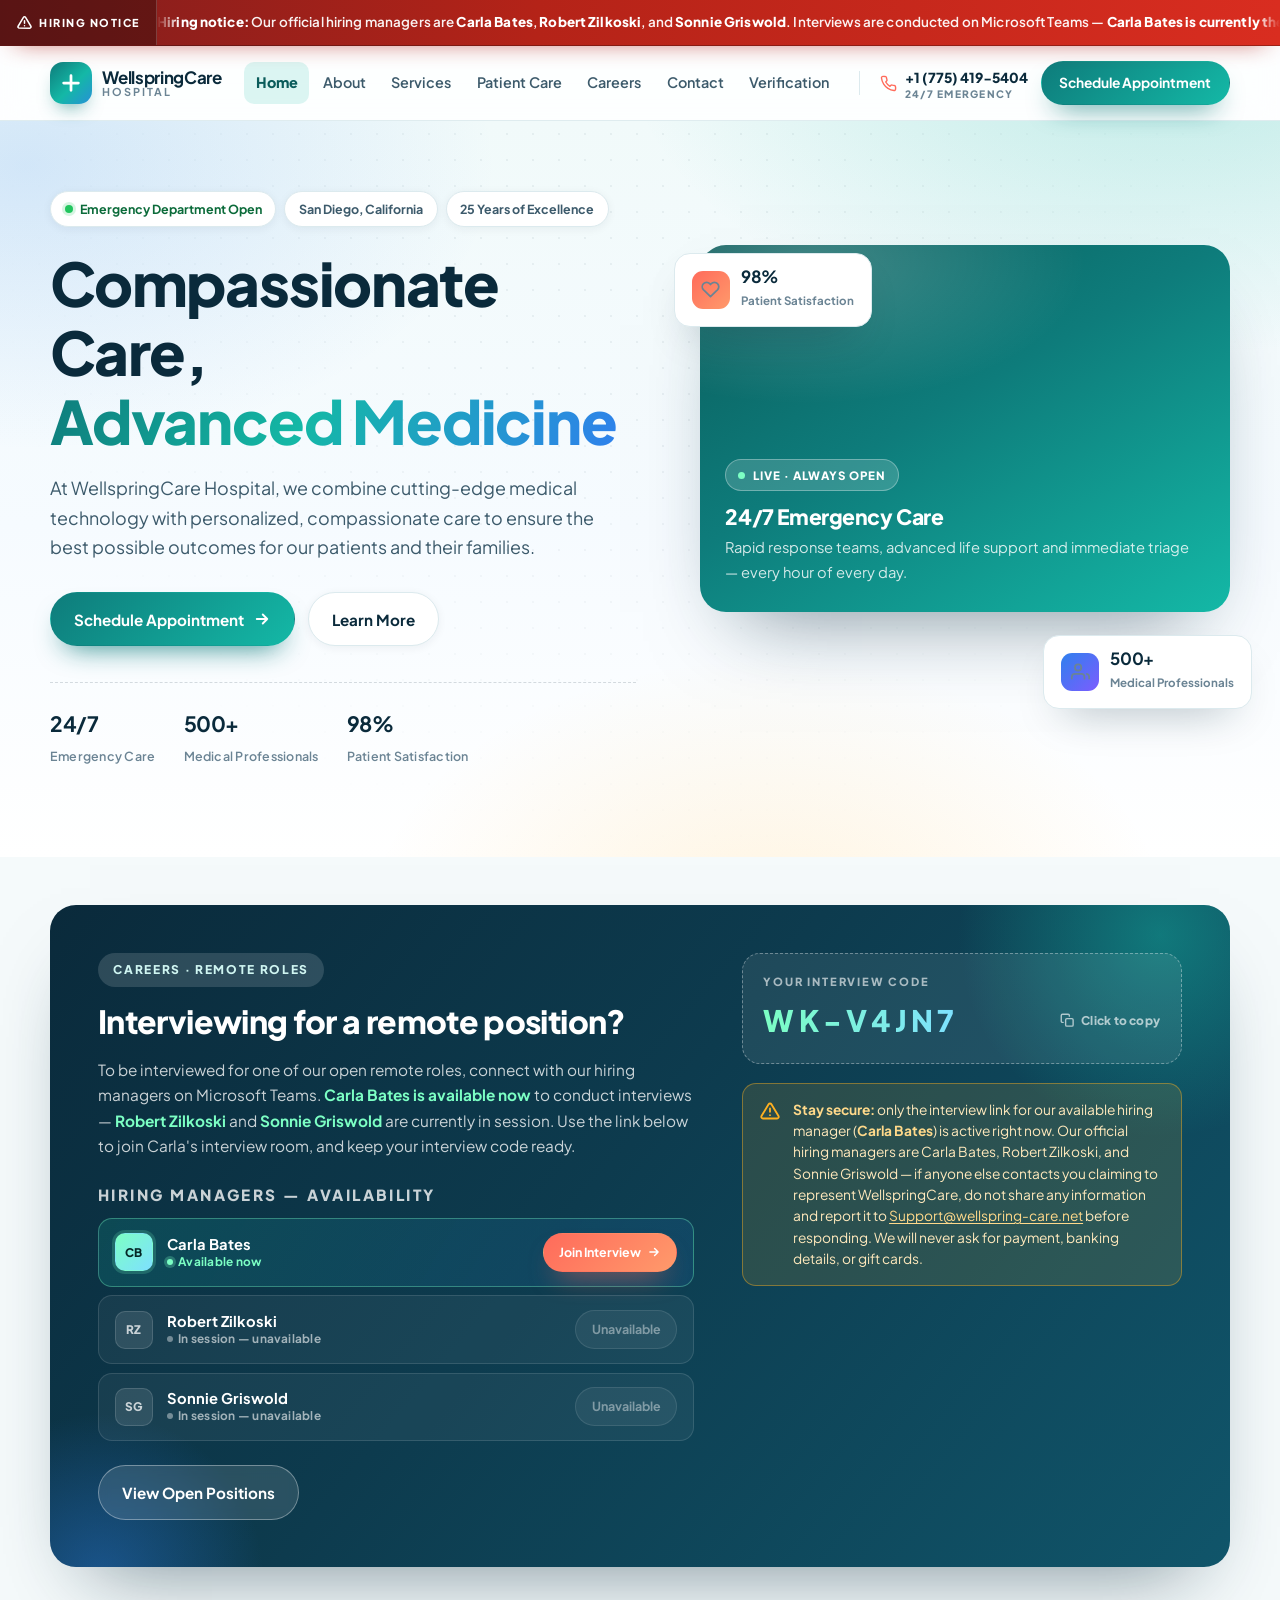
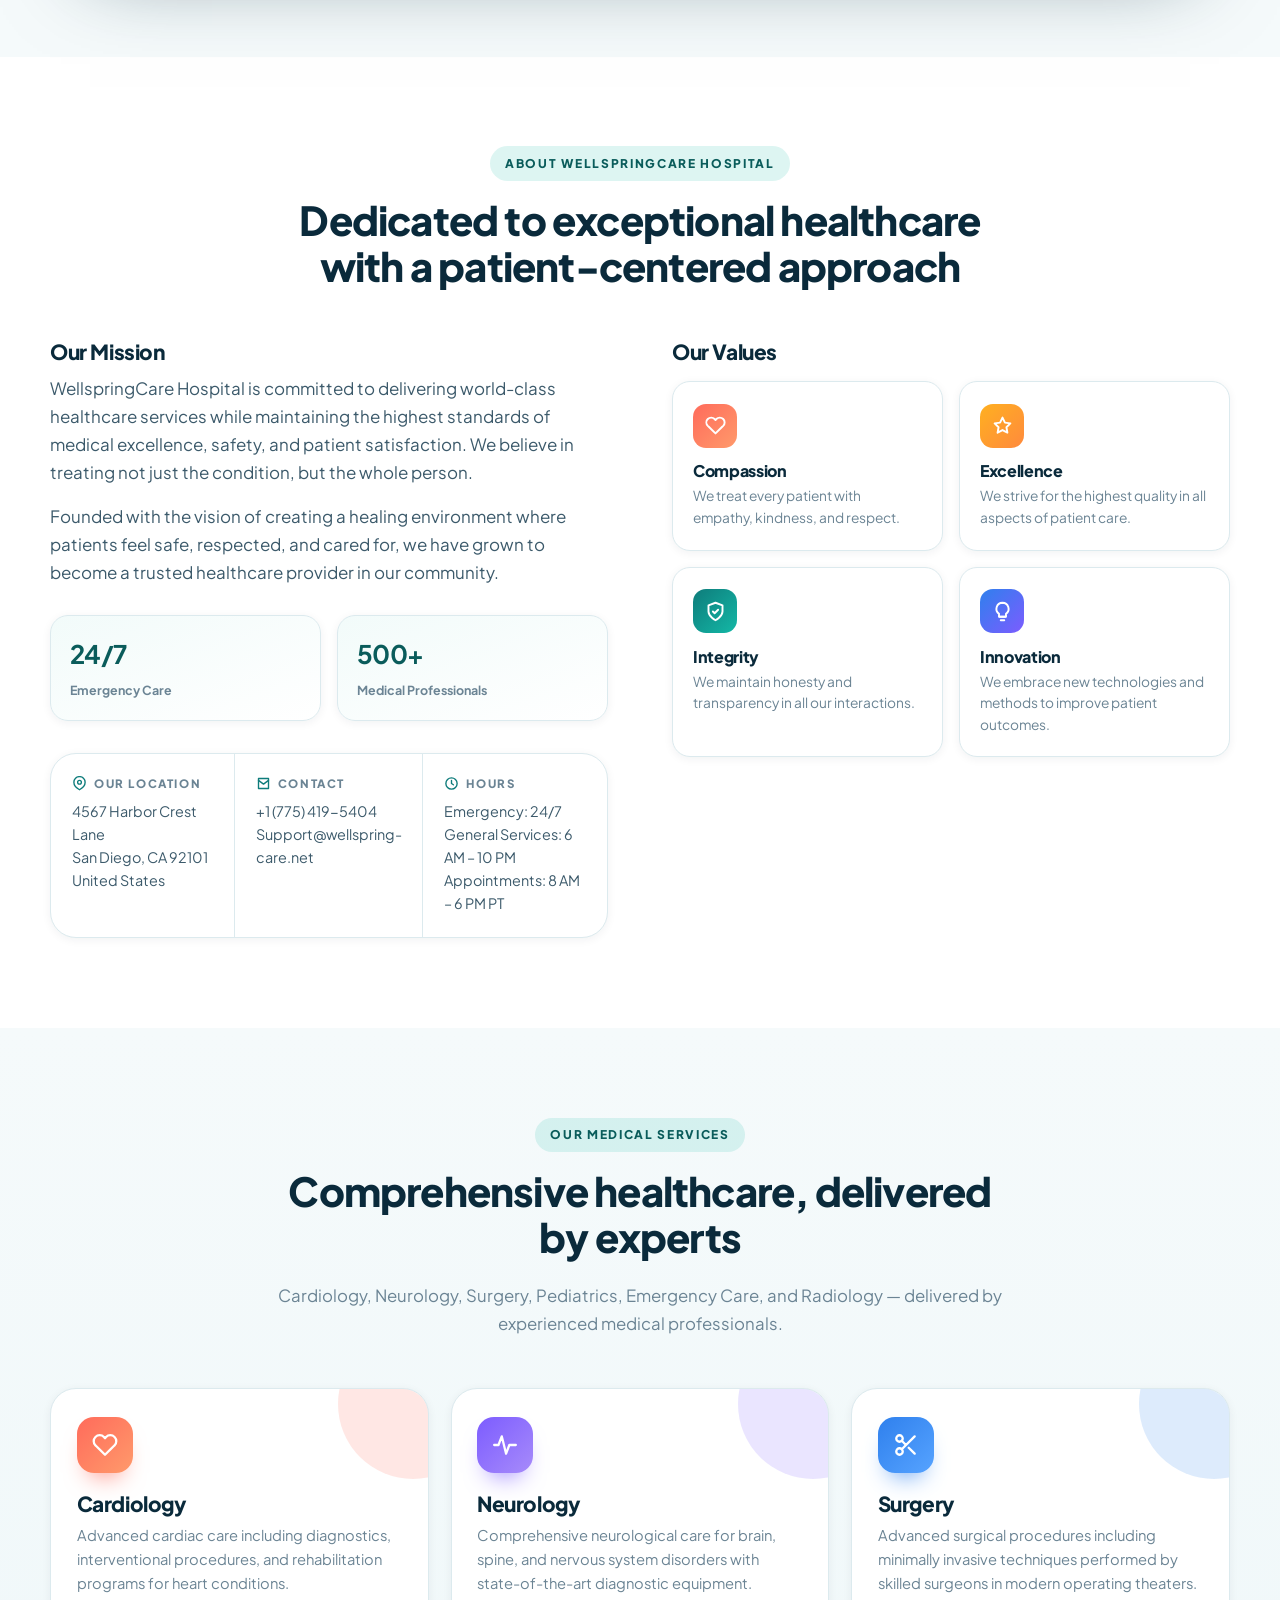
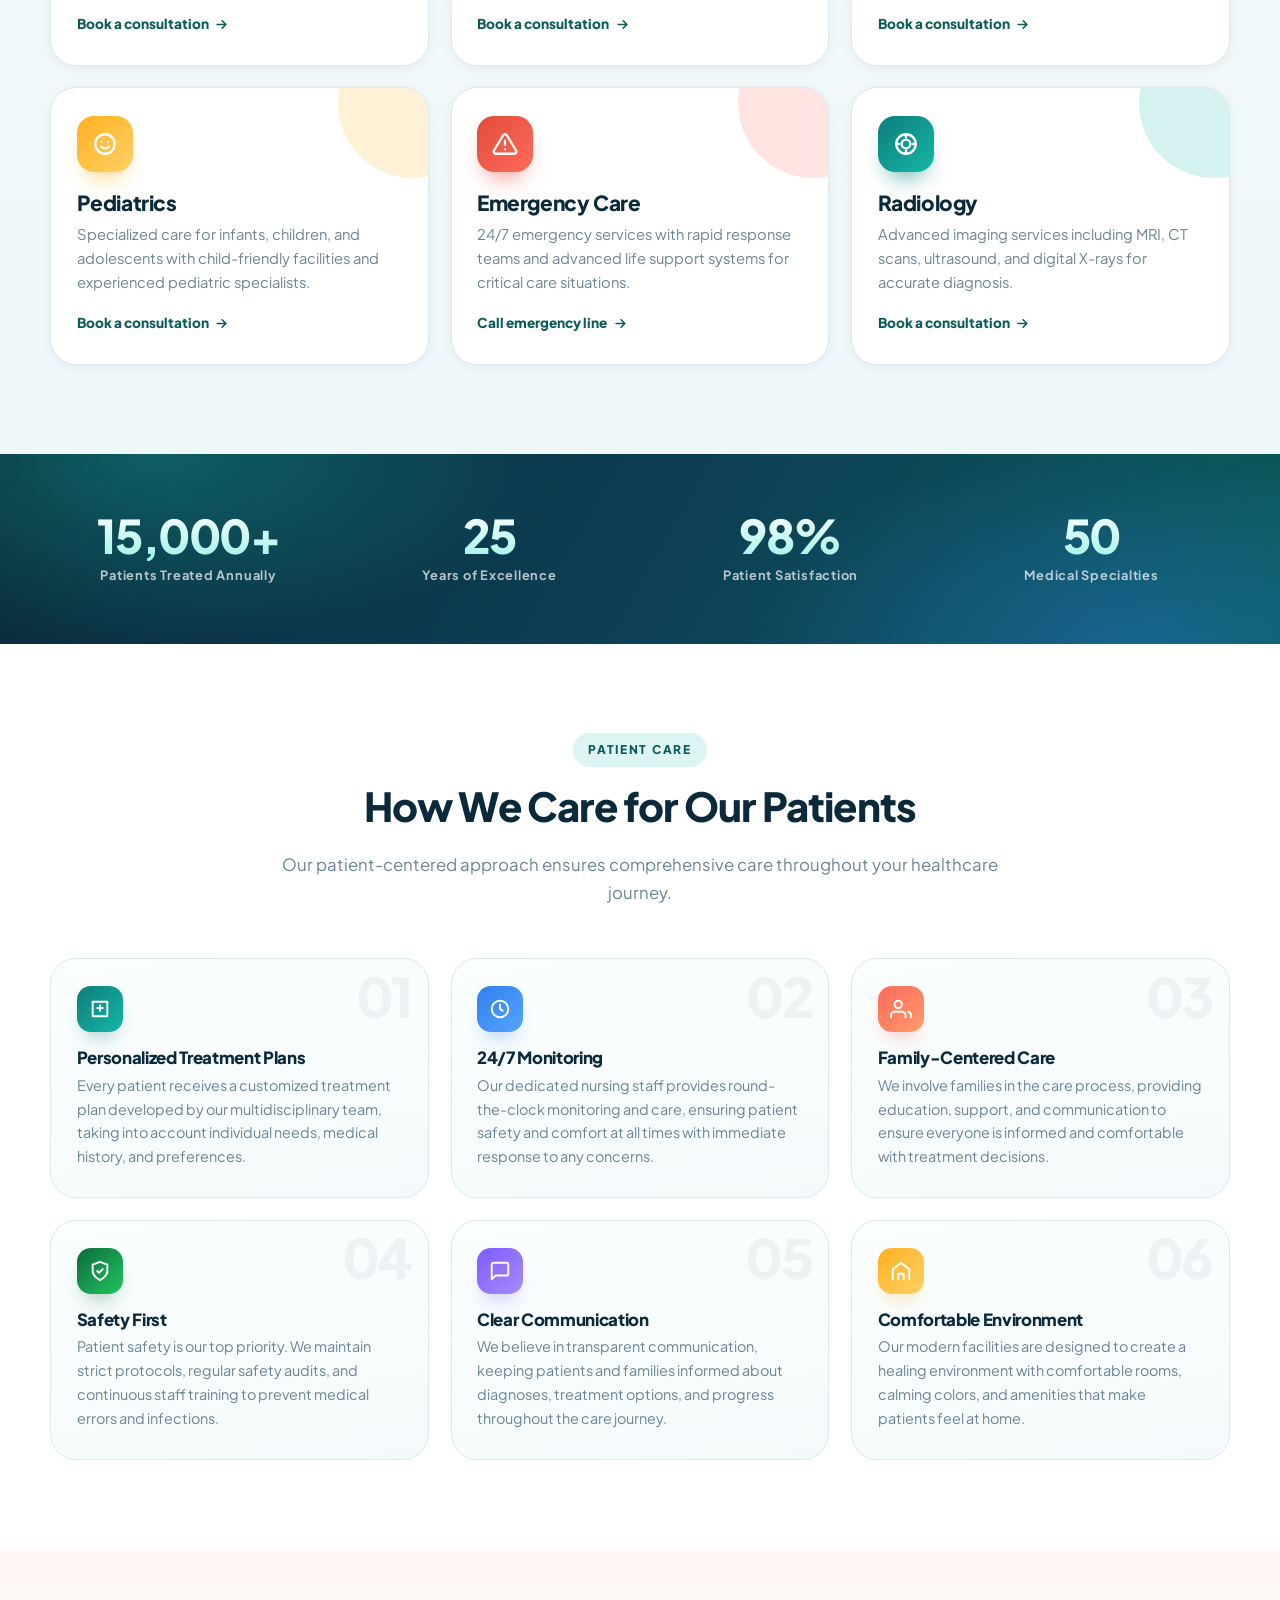
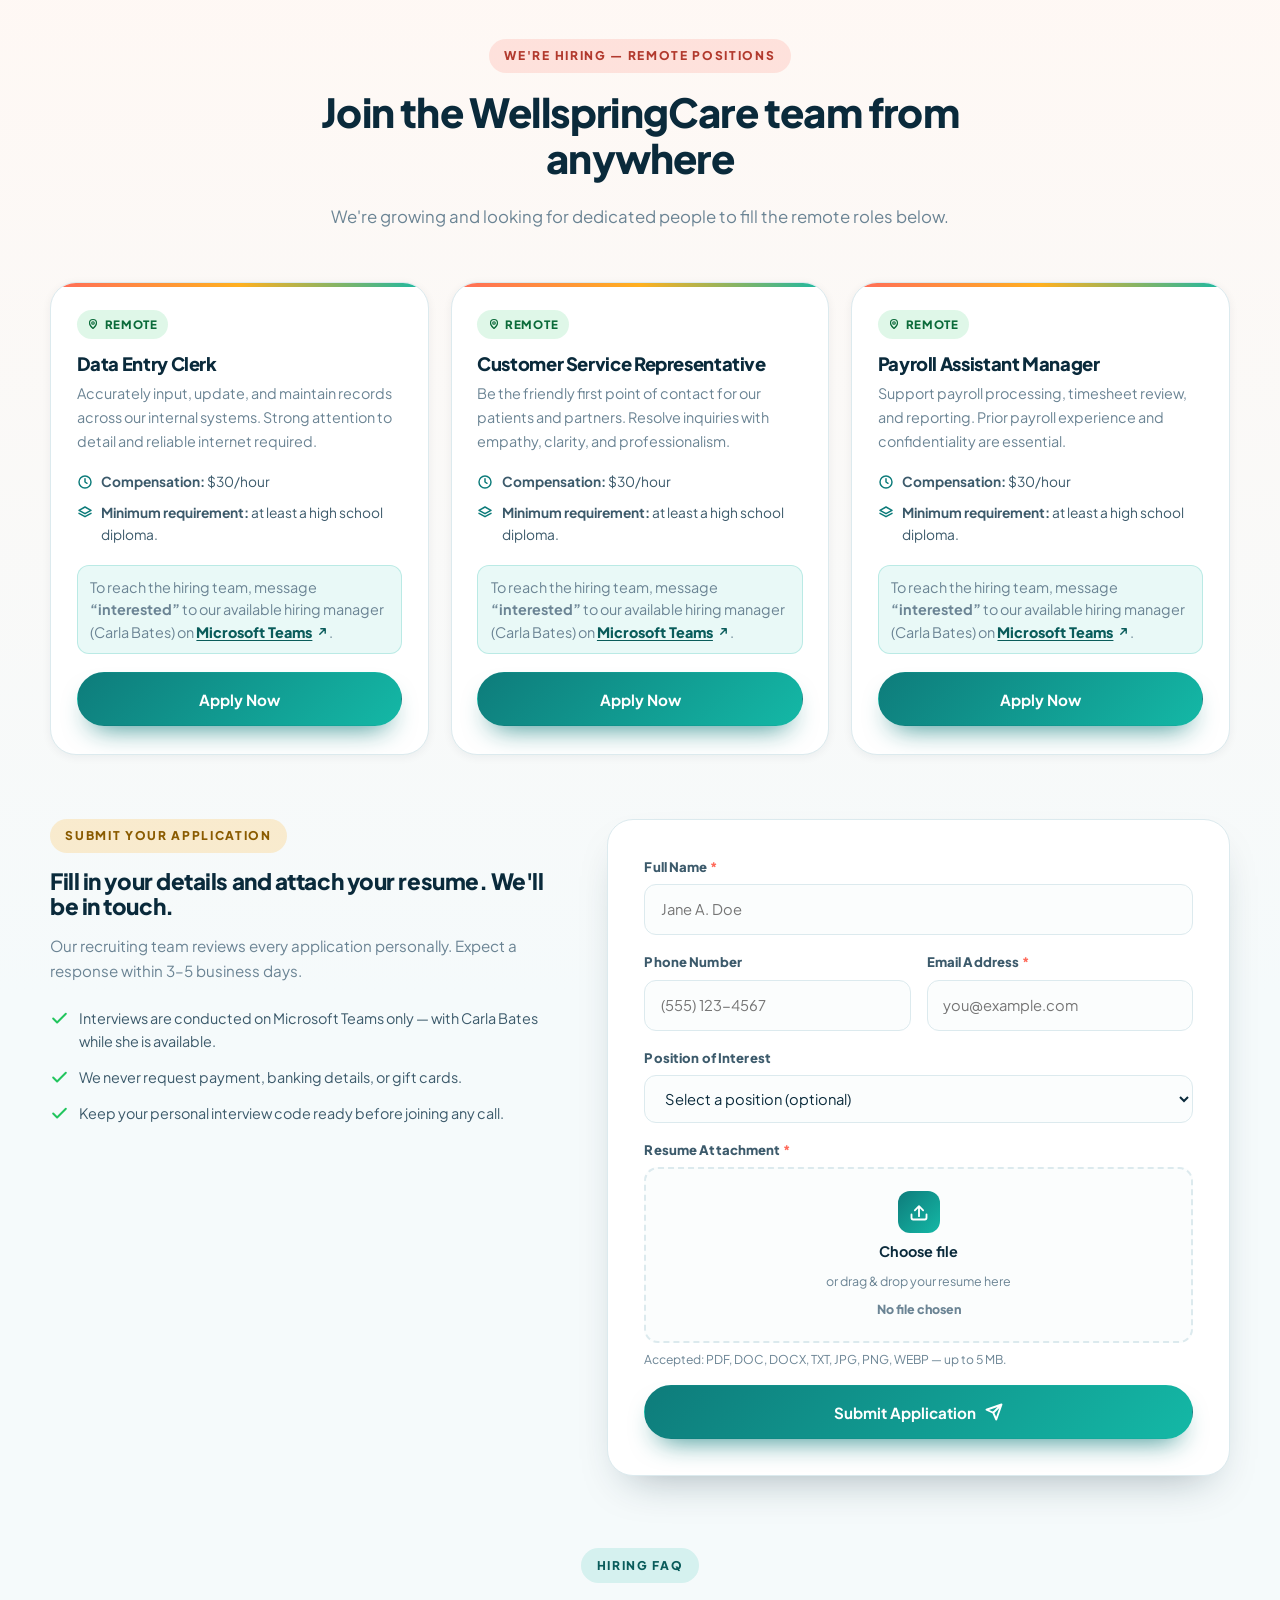
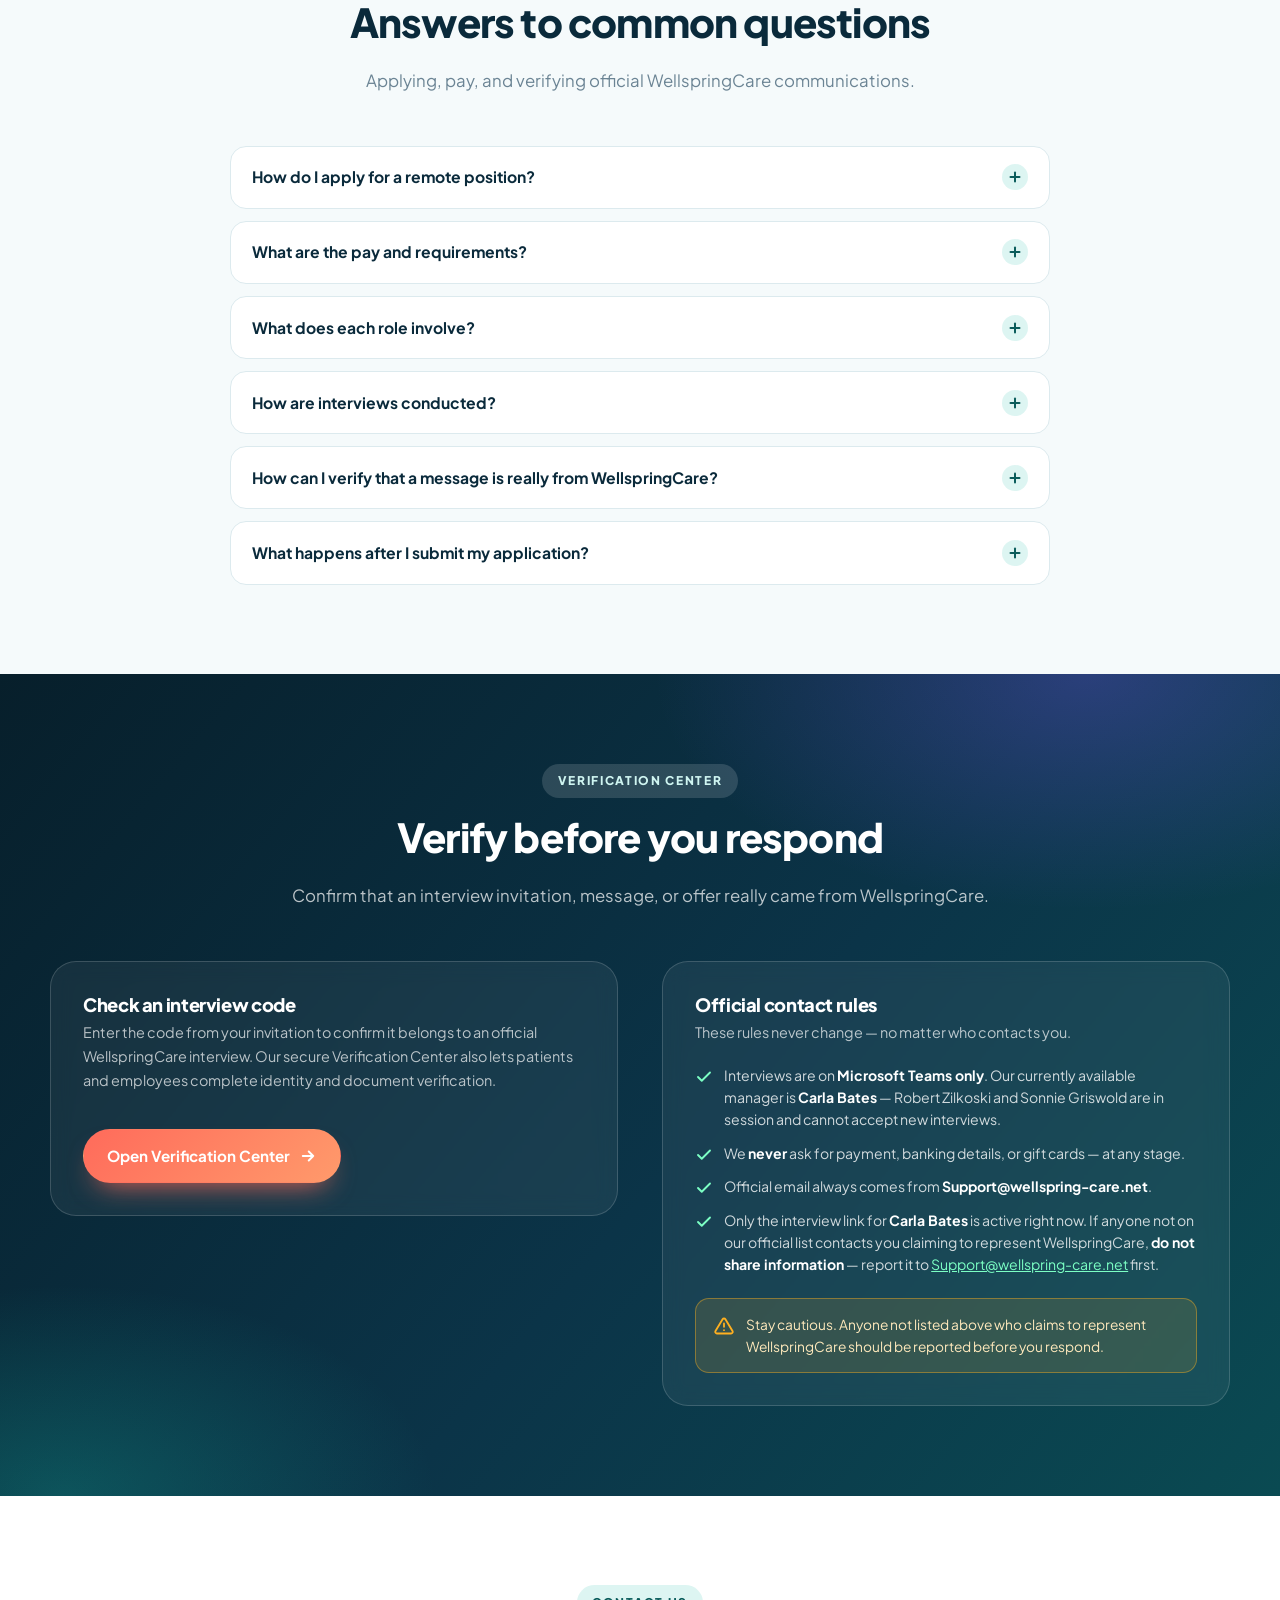
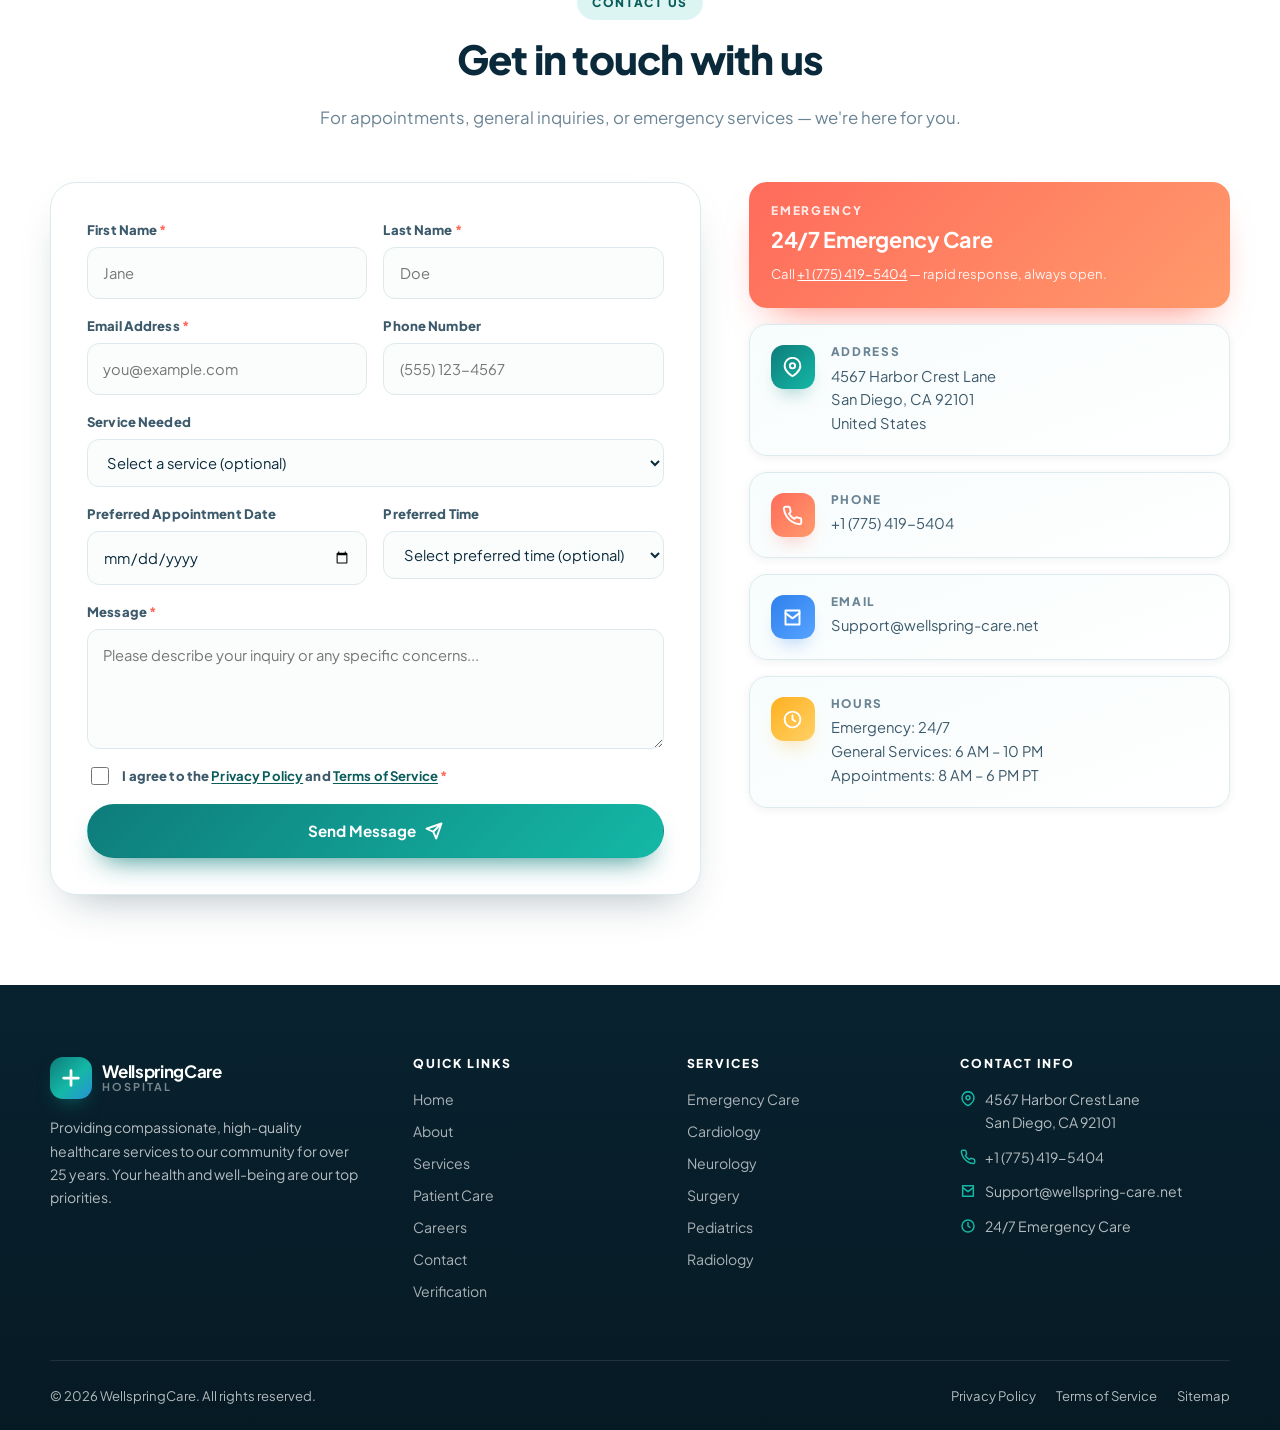
==== commit 79cf347f: "Update index.html" ====
--- a/index.html
+++ b/index.html
@@ -113,7 +113,6 @@
 
 .section-head{ max-width:740px; margin:0 auto clamp(2.25rem, 4vw, 3.25rem); text-align:center; }
 .section-head p{ color:var(--muted); font-size:1.05rem; margin:0; }
-.section-head--left{ margin-inline:0; text-align:left; }
 
 .eyebrow{
   display:inline-flex; align-items:center; gap:.5rem;
@@ -138,6 +137,7 @@
   padding:.85rem 1.45rem; border-radius:999px; border:1px solid transparent;
   font-weight:700; font-size:.95rem; cursor:pointer; white-space:nowrap;
   transition:transform .25s var(--ease), box-shadow .25s var(--ease), background .25s, color .25s, border-color .25s, opacity .25s;
+  text-decoration:none;
 }
 .btn:hover{ transform:translateY(-2px); }
 .btn:active{ transform:translateY(0); }
@@ -154,6 +154,7 @@
   background:linear-gradient(135deg, #FF6B5B 0%, #FF9A6B 100%);
   color:#fff; box-shadow:0 14px 28px -14px rgba(255,107,91,.95);
 }
+.btn--accent:hover{ box-shadow:0 20px 34px -14px rgba(255,107,91,1); }
 
 .btn--ghost{
   background:#fff; color:var(--ink); border-color:var(--line); box-shadow:var(--shadow-sm);
@@ -168,15 +169,6 @@
 
 .btn--sm{ padding:.62rem 1.1rem; font-size:.86rem; }
 .btn--block{ width:100%; }
-
-/* Live pulse dot used inside buttons */
-.btn-live-dot{
-  display:inline-block;
-  width:8px; height:8px; border-radius:50%;
-  background:#7CFFC4; flex:none;
-  box-shadow:0 0 0 3px rgba(124,255,196,.28);
-  animation:pulseDot 1.8s infinite;
-}
 
 /* ============================================================
    5. NOTICE BANNER
@@ -269,12 +261,12 @@
 .brand__text strong{ font-size:1.06rem; letter-spacing:-.02em; }
 .brand__text small{ font-size:.68rem; letter-spacing:.18em; text-transform:uppercase; color:var(--muted); font-weight:700; }
 
-/* Right-side cluster */
 .header__end{
   margin-left:auto;
   display:flex; align-items:center; gap:1rem;
   min-width:0;
 }
+
 .header__divider{
   width:1px; height:24px; flex:none;
   background:var(--line);
@@ -301,191 +293,9 @@
 .header__phone svg{ width:17px; height:17px; color:var(--coral); }
 .header__phone span small{ display:block; font-size:.64rem; letter-spacing:.12em; text-transform:uppercase; color:var(--muted); font-weight:800; line-height:1; }
 
-/* ---- Split "Schedule Appointment" button ---- */
-.header__appt{
-  position:relative;
-  display:inline-flex;
-  align-items:stretch;
-  border-radius:999px;
-  box-shadow:0 14px 28px -14px rgba(14,124,123,.95);
-  transition:box-shadow .25s;
-}
-.header__appt:hover{ box-shadow:0 20px 34px -14px rgba(14,124,123,1); }
-.header__appt.is-open{ box-shadow:0 20px 34px -14px rgba(14,124,123,1); }
-
-.header__appt .header__cta{
-  border-radius:999px 0 0 999px;
-  box-shadow:none;
-  padding-right:.75rem;
-  transform:none !important;
-}
-.header__appt-toggle{
-  width:30px;
-  border:none;
-  background:linear-gradient(135deg, var(--brand-dark) 0%, var(--brand) 100%);
-  color:#fff;
-  cursor:pointer;
-  border-radius:0 999px 999px 0;
-  display:grid;
-  place-items:center;
-  padding:0;
-  box-shadow:inset 1px 0 0 rgba(255,255,255,.28);
-  transition:background .2s;
-}
-.header__appt-toggle:hover{ background:linear-gradient(135deg, var(--brand) 0%, var(--brand-light) 100%); }
-.header__appt-toggle svg{ width:13px; height:13px; transition:transform .3s var(--ease); }
-.header__appt-toggle[aria-expanded="true"] svg{ transform:rotate(180deg); }
-
-/* Dropdown menu */
-.header__appt-menu{
-  position:absolute;
-  top:calc(100% + 12px);
-  right:0;
-  width:340px;
-  max-width:calc(100vw - 2rem);
-  background:#fff;
-  border:1px solid var(--line);
-  border-radius:16px;
-  box-shadow:0 30px 60px -22px rgba(10,42,59,.55);
-  padding:.5rem;
-  z-index:250;
-  opacity:0;
-  visibility:hidden;
-  pointer-events:none;
-  transform:translateY(-8px);
-  transition:opacity .22s var(--ease), transform .22s var(--ease), visibility 0s .22s;
-}
-.header__appt.is-open .header__appt-menu{
-  opacity:1;
-  visibility:visible;
-  pointer-events:auto;
-  transform:none;
-  transition:opacity .22s var(--ease), transform .22s var(--ease), visibility 0s;
-}
-
-.appt-menu__label{
-  display:block;
-  font-size:.68rem;
-  font-weight:800;
-  letter-spacing:.14em;
-  text-transform:uppercase;
-  color:var(--muted);
-  padding:.55rem .75rem .35rem;
-}
-.appt-menu__label-row{
-  display:flex; align-items:center; justify-content:space-between;
-  padding-right:.75rem;
-}
-.appt-menu__live{
-  display:inline-flex; align-items:center; gap:.3rem;
-  font-size:.66rem; font-weight:800; letter-spacing:.06em;
-  color:#0B6B3A;
-  text-transform:none;
-}
-.appt-menu__live i{
-  width:6px; height:6px; border-radius:50%;
-  background:#22C55E;
-  box-shadow:0 0 0 3px rgba(34,197,94,.22);
-  font-style:normal;
-  display:inline-block;
-  animation:pulseDot 1.8s infinite;
-}
-
-.appt-menu__item{
-  display:flex;
-  align-items:center;
-  gap:.7rem;
-  padding:.7rem .75rem;
-  border-radius:10px;
-  transition:background .2s;
-  cursor:pointer;
-  text-align:left;
-  width:100%;
-  border:none;
-  background:none;
-  font:inherit;
-  color:inherit;
-  text-decoration:none;
-}
-.appt-menu__item:hover{ background:rgba(20,184,166,.08); }
-.appt-menu__item--busy{
-  cursor:not-allowed;
-  opacity:.62;
-}
-.appt-menu__item--busy:hover{ background:rgba(255,107,91,.06); }
-
-.appt-menu__icon{
-  width:34px; height:34px; flex:none;
-  display:grid; place-items:center;
-  border-radius:10px;
-  background:linear-gradient(135deg, var(--brand), var(--brand-light));
-  color:#fff;
-}
-.appt-menu__icon svg{ width:16px; height:16px; }
-
-.appt-menu__avatar{
-  width:34px; height:34px; flex:none;
-  border-radius:50%;
-  display:grid; place-items:center;
-  font-size:.7rem; font-weight:800;
-  background:linear-gradient(135deg,#7CFFC4,#7EE0FF);
-  color:#062A2A;
-  letter-spacing:.02em;
-}
-.appt-menu__avatar--busy{
-  background:linear-gradient(135deg,#FFD5CB,#FFE4B8);
-  color:#7A2A00;
-}
-
-.appt-menu__body{ min-width:0; flex:1 1 auto; }
-.appt-menu__body strong{
-  display:block;
-  font-size:.88rem;
-  font-weight:800;
-  color:var(--ink);
-  line-height:1.25;
-}
-.appt-menu__body > span{
-  display:block;
-  font-size:.74rem;
-  color:var(--muted);
-  font-weight:600;
-  line-height:1.35;
-  margin-top:2px;
-}
-
-.appt-menu__status{
-  display:inline-flex !important;
-  align-items:center;
-  gap:.35rem;
-  font-size:.72rem !important;
-  font-weight:800 !important;
-  margin-top:3px !important;
-}
-.appt-menu__status i{
-  width:7px; height:7px; border-radius:50%;
-  font-style:normal; display:inline-block;
-  flex:none;
-}
-.appt-menu__status--available{ color:#0B6B3A !important; }
-.appt-menu__status--available i{ background:#22C55E; box-shadow:0 0 0 3px rgba(34,197,94,.22); }
-.appt-menu__status--busy{ color:#B42318 !important; }
-.appt-menu__status--busy i{ background:#FF6B5B; box-shadow:0 0 0 3px rgba(255,107,91,.22); }
-
-.appt-menu__arrow{
-  width:14px; height:14px;
-  margin-left:auto;
-  color:var(--brand);
-  flex:none;
-}
-
-.appt-menu__sep{
-  height:1px;
-  background:var(--line);
-  margin:.35rem .6rem;
-}
-
-/* Hamburger */
+.header__cta svg{ display:none; }
+.header__cta-text{ display:inline; }
+
 .menu-btn{
   display:none; width:44px; height:44px; border-radius:12px;
   border:1px solid var(--line); background:#fff; cursor:pointer;
@@ -542,7 +352,9 @@
 
 .hero__title{ margin-bottom:1.1rem; }
 .hero__lead{ font-size:clamp(1rem, 1.4vw, 1.12rem); color:var(--ink-soft); max-width:56ch; margin-bottom:1.9rem; }
+
 .hero__cta{ display:flex; flex-wrap:wrap; gap:.8rem; margin-bottom:2.25rem; }
+
 .hero__trust{ display:flex; flex-wrap:wrap; gap:1.75rem; padding-top:1.5rem; border-top:1px dashed rgba(10,42,59,.16); }
 .hero__trust div strong{ display:block; font-size:1.32rem; letter-spacing:-.02em; }
 .hero__trust div span{ font-size:.78rem; color:var(--muted); font-weight:600; letter-spacing:.02em; }
@@ -618,71 +430,142 @@
 .hiring__card::before{
   content:""; position:absolute; width:420px; height:420px; border-radius:50%;
   right:-140px; top:-180px; background:radial-gradient(circle, rgba(20,184,166,.45), transparent 68%);
+  pointer-events:none;
 }
 .hiring__card::after{
   content:""; position:absolute; width:340px; height:340px; border-radius:50%;
   left:-120px; bottom:-180px; background:radial-gradient(circle, rgba(47,128,237,.4), transparent 68%);
+  pointer-events:none;
 }
 .hiring__grid{ position:relative; z-index:2; display:grid; grid-template-columns:1.15fr .85fr; gap:clamp(1.75rem,4vw,3rem); align-items:start; }
 .hiring h2{ color:#fff; font-size:clamp(1.5rem, 2.6vw, 2rem); }
 .hiring p{ color:rgba(255,255,255,.78); font-size:.96rem; }
+.hiring p strong{ color:#7CFFC4; }
+
 .hiring__actions{ display:flex; flex-wrap:wrap; gap:.7rem; margin-top:1.5rem; }
 
-/* Interviewer availability strip */
-.hiring__availability{
+/* ---- Interviewer availability list ---- */
+.interviewers-label{
+  font-size:.7rem;
+  letter-spacing:.16em;
+  text-transform:uppercase;
+  font-weight:800;
+  color:rgba(255,255,255,.55);
+  margin:1.5rem 0 .65rem;
+}
+
+.interviewers{
   display:grid;
-  grid-template-columns:1fr 1fr;
-  gap:.65rem;
-  margin-top:1.35rem;
-}
-.avail-card{
-  display:flex; align-items:center; gap:.7rem;
-  padding:.65rem .8rem;
+  gap:.55rem;
+}
+
+.interviewer{
+  display:flex;
+  align-items:center;
+  gap:.85rem;
+  flex-wrap:wrap;
+  padding:.85rem 1rem;
+  background:rgba(255,255,255,.05);
+  border:1px solid rgba(255,255,255,.12);
   border-radius:14px;
-  background:rgba(255,255,255,.08);
-  border:1px solid rgba(255,255,255,.16);
+  transition:background .25s, border-color .25s;
+}
+
+.interviewer--available{
+  background:linear-gradient(120deg, rgba(20,184,166,.18), rgba(47,128,237,.12));
+  border-color:rgba(124,255,196,.35);
+}
+
+.interviewer__avatar{
+  width:38px;
+  height:38px;
+  border-radius:10px;
+  display:grid;
+  place-items:center;
+  font-size:.74rem;
+  font-weight:800;
+  letter-spacing:.02em;
+  flex:none;
+  color:rgba(255,255,255,.75);
+  background:rgba(255,255,255,.1);
+  border:1px solid rgba(255,255,255,.14);
+}
+
+.interviewer--available .interviewer__avatar{
+  color:#052626;
+  background:linear-gradient(135deg,#7CFFC4,#7EE0FF);
+  border-color:transparent;
+  box-shadow:0 0 0 3px rgba(124,255,196,.18);
+}
+
+.interviewer__meta{
+  display:flex;
+  flex-direction:column;
+  gap:.1rem;
   min-width:0;
-}
-.avail-card--available{
-  background:rgba(34,197,94,.12);
-  border-color:rgba(124,255,196,.35);
-}
-.avail-card--busy{
-  opacity:.85;
-  background:rgba(255,255,255,.04);
-}
-.avail-card__avatar{
-  width:34px; height:34px; border-radius:50%; flex:none;
-  display:grid; place-items:center;
-  font-size:.7rem; font-weight:800;
-  background:linear-gradient(135deg,#7CFFC4,#7EE0FF);
-  color:#062A2A;
-}
-.avail-card--busy .avail-card__avatar{
-  background:linear-gradient(135deg,#FFD5CB,#FFE4B8);
-  color:#7A2A00;
-}
-.avail-card__body{ min-width:0; flex:1 1 auto; }
-.avail-card__body strong{
-  display:block;
-  font-size:.82rem; font-weight:800;
-  color:#fff; line-height:1.2;
-  white-space:nowrap; overflow:hidden; text-overflow:ellipsis;
-}
-.avail-card__status{
-  display:inline-flex; align-items:center; gap:.35rem;
-  font-size:.7rem; font-weight:800;
-  margin-top:2px;
-}
-.avail-card__status i{
-  width:6px; height:6px; border-radius:50%;
+  flex:1;
+}
+
+.interviewer__meta strong{
+  font-size:.92rem;
+  color:#fff;
+  font-weight:700;
+  line-height:1.2;
+}
+
+.interviewer__status{
+  display:inline-flex;
+  align-items:center;
+  gap:.35rem;
+  font-size:.74rem;
+  font-weight:700;
+  letter-spacing:.02em;
+  color:rgba(255,255,255,.6);
+  line-height:1.2;
+}
+
+.interviewer--available .interviewer__status{ color:#7CFFC4; }
+
+.interviewer__dot{
+  width:6px;
+  height:6px;
+  border-radius:50%;
+  background:rgba(255,255,255,.4);
+  flex:none;
+}
+
+.interviewer--available .interviewer__dot{
+  background:#7CFFC4;
+  box-shadow:0 0 0 3px rgba(124,255,196,.25);
+  animation:pulseDot 1.8s infinite;
+}
+
+.interviewer__action{
+  display:inline-flex;
+  align-items:center;
+  justify-content:center;
+  gap:.35rem;
+  padding:.52rem .95rem;
+  border-radius:999px;
+  font-size:.78rem;
+  font-weight:700;
+  white-space:nowrap;
+  transition:transform .2s, box-shadow .2s;
+  flex:none;
+  text-decoration:none;
+}
+
+.interviewer__action svg{ width:14px; height:14px; flex:none; }
+
+.interviewer__action--disabled{
+  background:rgba(255,255,255,.06);
+  border:1px solid rgba(255,255,255,.1);
+  color:rgba(255,255,255,.42);
+  cursor:not-allowed;
   font-style:normal;
 }
-.avail-card__status--available{ color:#7CFFC4; }
-.avail-card__status--available i{ background:#7CFFC4; box-shadow:0 0 0 3px rgba(124,255,196,.25); animation:pulseDot 1.8s infinite; }
-.avail-card__status--busy{ color:#FFB39A; }
-.avail-card__status--busy i{ background:#FF8F7A; box-shadow:0 0 0 3px rgba(255,143,122,.2); }
-
+
+/* ---- Code box ---- */
 .code-box{
   display:block; width:100%; text-align:left; cursor:pointer;
   background:rgba(255,255,255,.08);
@@ -724,43 +607,6 @@
   background:rgba(124,255,196,.14);
 }
 .code-box.is-copied .code-box__hint{ color:#7CFFC4; }
-
-.managers{ display:flex; flex-wrap:wrap; gap:.5rem; margin-bottom:1.25rem; }
-.manager-chip{
-  display:inline-flex; align-items:center; gap:.5rem;
-  background:rgba(255,255,255,.1); border:1px solid rgba(255,255,255,.2);
-  padding:.4rem .8rem .4rem .4rem; border-radius:999px; font-size:.8rem; font-weight:700;
-}
-.manager-chip i{
-  width:24px; height:24px; border-radius:50%; display:grid; place-items:center;
-  font-style:normal; font-size:.68rem; font-weight:800; color:#062A2A;
-  background:linear-gradient(135deg,#7CFFC4,#7EE0FF);
-}
-.manager-chip--busy i{
-  background:linear-gradient(135deg,#FFD5CB,#FFE4B8);
-  color:#7A2A00;
-}
-.manager-chip__status{
-  display:inline-flex; align-items:center; gap:.28rem;
-  font-size:.66rem; font-weight:800;
-  padding:.14rem .45rem;
-  border-radius:999px;
-  margin-left:.15rem;
-  letter-spacing:.02em;
-}
-.manager-chip__status i{
-  width:6px; height:6px; border-radius:50%;
-  background:currentColor;
-  display:inline-block;
-}
-.manager-chip__status--available{
-  color:#7CFFC4;
-  background:rgba(124,255,196,.14);
-}
-.manager-chip__status--busy{
-  color:#FFB39A;
-  background:rgba(255,143,122,.16);
-}
 
 .warn{
   display:flex; gap:.8rem; align-items:flex-start;
@@ -951,13 +797,6 @@
 }
 .job-note a:hover{ color:var(--brand); }
 .job-note a svg{ width:13px; height:13px; }
-.job-note .job-note__busy{
-  display:block;
-  margin-top:.35rem;
-  font-size:.76rem;
-  color:#B42318;
-  font-weight:700;
-}
 
 .apply-wrap{ display:grid; grid-template-columns:.9fr 1.1fr; gap:clamp(1.75rem,4vw,3rem); align-items:start; }
 .apply-intro h3{ font-size:1.4rem; }
@@ -1161,9 +1000,8 @@
 .reveal.is-in{ opacity:1; transform:none; }
 
 /* ============================================================
-   20. RESPONSIVE — content-driven breakpoint ladder
+   20. RESPONSIVE — CONTENT-DRIVEN BREAKPOINT LADDER
    ============================================================ */
-
 @media (min-width:1440px){
   :root{ --max:1280px; }
   .hero__visual{ min-height:520px; }
@@ -1181,7 +1019,6 @@
   .header__divider{ display:none; }
   .menu-btn{ display:flex; }
 
-  /* Drawer slides from the right */
   .nav{
     position:absolute;
     top:100%;
@@ -1239,7 +1076,9 @@
   .jobs-grid{ grid-template-columns:repeat(2,1fr); }
 
   .stats-band__inner{ grid-template-columns:repeat(2,1fr); gap:1.75rem; }
+
   .footer__grid{ grid-template-columns:1fr 1fr; }
+
   .form-grid{ grid-template-columns:1fr; }
 }
 
@@ -1254,19 +1093,8 @@
   .hero__visual{ margin-top:1.5rem; }
   .hero-card__art{ height:160px; }
 
-  /* Dropdown becomes full-width fixed under the header */
-  .header__appt-menu{
-    position:fixed;
-    top:calc(var(--banner-h) + var(--header-h) - 2px);
-    left:.75rem;
-    right:.75rem;
-    width:auto;
-    max-width:none;
-    max-height:calc(100vh - var(--banner-h) - var(--header-h) - 1rem);
-    overflow-y:auto;
-  }
-
   .footer__bottom{ flex-direction:column; align-items:flex-start; gap:.75rem; }
+
   .notice-banner__item{ font-size:.78rem; padding-right:2.5rem; }
 }
 
@@ -1280,12 +1108,12 @@
   .care-grid,
   .jobs-grid,
   .values-grid{ grid-template-columns:1fr; }
+
   .form-grid{ grid-template-columns:1fr; }
 
   .mini-stats{ flex-direction:column; }
   .hiring__actions .btn{ width:100%; }
   .code-box__row{ flex-direction:column; align-items:flex-start; gap:.5rem; }
-  .hiring__availability{ grid-template-columns:1fr; }
 
   .hero__cta{ flex-direction:column; }
   .hero__cta .btn{ width:100%; }
@@ -1313,14 +1141,12 @@
 
   .header__actions{ gap:.45rem; }
 
-  /* Split button becomes compact icon-only on the left */
-  .header__appt .header__cta{
+  .header__cta{
     width:42px; height:42px; padding:0;
-    border-radius:999px 0 0 999px;
+    border-radius:50%;
   }
   .header__cta-text{ display:none; }
-  .header__appt .header__cta svg{ display:block; width:20px; height:20px; }
-  .header__appt-toggle{ width:28px; }
+  .header__cta svg{ display:block; width:20px; height:20px; }
 
   .menu-btn{ width:42px; height:42px; border-radius:11px; }
 
@@ -1332,6 +1158,10 @@
   .code-box__label{ font-size:.66rem; }
 
   .section-head h2{ font-size:clamp(1.5rem, 6vw, 2rem); }
+
+  /* Interviewer rows stack action below */
+  .interviewer{ padding:.75rem .85rem; gap:.7rem; }
+  .interviewer__action{ width:100%; }
 }
 
 @media (max-width:359px){
@@ -1341,7 +1171,7 @@
   .brand__mark svg{ width:18px; height:18px; }
   .brand__text strong{ font-size:.92rem; }
 
-  .header__appt{ display:none; }
+  .header__cta{ display:none; }
   .menu-btn{ width:40px; height:40px; border-radius:10px; }
 
   .hero__badges .chip:nth-child(3){ display:none; }
@@ -1427,17 +1257,17 @@
   <div class="notice-banner__viewport">
     <div class="notice-banner__track">
       <span class="notice-banner__item">
-        <strong>Hiring notice:</strong> Our hiring managers are <strong>Carla Bates</strong>, <strong>Robert Zilkoski</strong>, and <strong>Sonnie Griswold</strong>. Interviews are held on Microsoft Teams with these managers only. Be cautious if anyone using another name—or anyone not listed above—contacts you on Teams claiming to represent WellspringCare.
+        <strong>Hiring notice:</strong> Our official hiring managers are <strong>Carla Bates</strong>, <strong>Robert Zilkoski</strong>, and <strong>Sonnie Griswold</strong>. Interviews are conducted on Microsoft Teams — <strong>Carla Bates is currently the only available interviewer</strong>. Use only the link listed on this site for Carla. Be cautious if anyone using another name—or anyone not listed above—contacts you on Teams claiming to represent WellspringCare.
       </span>
       <span class="notice-banner__item" aria-hidden="true">
-        <strong>Hiring notice:</strong> Our hiring managers are <strong>Carla Bates</strong>, <strong>Robert Zilkoski</strong>, and <strong>Sonnie Griswold</strong>. Interviews are held on Microsoft Teams with these managers only. Be cautious if anyone using another name—or anyone not listed above—contacts you on Teams claiming to represent WellspringCare.
+        <strong>Hiring notice:</strong> Our official hiring managers are <strong>Carla Bates</strong>, <strong>Robert Zilkoski</strong>, and <strong>Sonnie Griswold</strong>. Interviews are conducted on Microsoft Teams — <strong>Carla Bates is currently the only available interviewer</strong>. Use only the link listed on this site for Carla. Be cautious if anyone using another name—or anyone not listed above—contacts you on Teams claiming to represent WellspringCare.
       </span>
     </div>
   </div>
 </div>
 
 <!-- ============================================================
-     HEADER — brand left · nav + actions right
+     HEADER — brand left · nav + actions grouped on the right
      ============================================================ -->
 <header class="header" id="header">
   <div class="container header__inner">
@@ -1478,69 +1308,13 @@
           <span>+1 (775) 419-5404<small>24/7 Emergency</small></span>
         </a>
 
-        <!-- Split button: primary action + interviewer-availability dropdown -->
-        <div class="header__appt" id="apptWrap">
-          <a href="#contact" class="btn btn--primary btn--sm header__cta" aria-label="Schedule a medical appointment">
-            <svg viewBox="0 0 24 24" fill="none" stroke="currentColor" stroke-width="2.2" stroke-linecap="round" stroke-linejoin="round" aria-hidden="true">
-              <rect x="3" y="4" width="18" height="18" rx="2"/>
-              <path d="M16 2v4M8 2v4M3 10h18M9 15l2 2 4-4"/>
-            </svg>
-            <span class="header__cta-text">Schedule Appointment</span>
-          </a>
-          <button type="button"
-                  class="header__appt-toggle"
-                  id="apptToggle"
-                  aria-expanded="false"
-                  aria-haspopup="true"
-                  aria-controls="apptMenu"
-                  aria-label="View available interviewers">
-            <svg viewBox="0 0 24 24" fill="none" stroke="currentColor" stroke-width="2.8" stroke-linecap="round" stroke-linejoin="round" aria-hidden="true">
-              <path d="m6 9 6 6 6-6"/>
-            </svg>
-          </button>
-
-          <div class="header__appt-menu" id="apptMenu" role="menu" aria-label="Appointment options">
-            <span class="appt-menu__label">Patient Appointment</span>
-            <a href="#contact" class="appt-menu__item" role="menuitem" data-close-menu>
-              <span class="appt-menu__icon" aria-hidden="true">
-                <svg viewBox="0 0 24 24" fill="none" stroke="currentColor" stroke-width="2.4" stroke-linecap="round" stroke-linejoin="round"><rect x="3" y="4" width="18" height="18" rx="2"/><path d="M16 2v4M8 2v4M3 10h18"/></svg>
-              </span>
-              <span class="appt-menu__body">
-                <strong>Book with a doctor</strong>
-                <span>Cardiology, Neurology, Pediatrics &amp; more</span>
-              </span>
-              <svg class="appt-menu__arrow" viewBox="0 0 24 24" fill="none" stroke="currentColor" stroke-width="2.6" stroke-linecap="round" stroke-linejoin="round" aria-hidden="true"><path d="M5 12h14M13 6l6 6-6 6"/></svg>
-            </a>
-
-            <div class="appt-menu__sep" role="separator"></div>
-
-            <div class="appt-menu__label-row">
-              <span class="appt-menu__label" style="padding-bottom:.15rem;">Interview Availability · Hiring</span>
-              <span class="appt-menu__live"><i></i>1 available</span>
-            </div>
-
-            <a href="https://teams.live.com/l/invite/FEAi9eUkjQ3QD2vMQ?v=g1"
-               class="appt-menu__item"
-               role="menuitem"
-               target="_blank" rel="noopener noreferrer"
-               data-close-menu>
-              <span class="appt-menu__avatar" aria-hidden="true">CB</span>
-              <span class="appt-menu__body">
-                <strong>Carla Bates</strong>
-                <span class="appt-menu__status appt-menu__status--available"><i></i>Available now</span>
-              </span>
-              <svg class="appt-menu__arrow" viewBox="0 0 24 24" fill="none" stroke="currentColor" stroke-width="2.6" stroke-linecap="round" stroke-linejoin="round" aria-hidden="true"><path d="M5 12h14M13 6l6 6-6 6"/></svg>
-            </a>
-
-            <div class="appt-menu__item appt-menu__item--busy" role="menuitem" aria-disabled="true">
-              <span class="appt-menu__avatar appt-menu__avatar--busy" aria-hidden="true">RZ</span>
-              <span class="appt-menu__body">
-                <strong>Robert Zilkoski</strong>
-                <span class="appt-menu__status appt-menu__status--busy"><i></i>Occupied · in session</span>
-              </span>
-            </div>
-          </div>
-        </div>
+        <a href="#contact" class="btn btn--primary btn--sm header__cta" aria-label="Schedule Appointment">
+          <svg viewBox="0 0 24 24" fill="none" stroke="currentColor" stroke-width="2.2" stroke-linecap="round" stroke-linejoin="round" aria-hidden="true">
+            <rect x="3" y="4" width="18" height="18" rx="2"/>
+            <path d="M16 2v4M8 2v4M3 10h18M9 15l2 2 4-4"/>
+          </svg>
+          <span class="header__cta-text">Schedule Appointment</span>
+        </a>
 
         <button class="menu-btn" id="menuBtn" aria-expanded="false" aria-controls="nav" aria-label="Open menu">
           <span></span><span></span><span></span>
@@ -1625,39 +1399,66 @@
             <span class="eyebrow eyebrow--light">Careers · Remote Roles</span>
             <h2 id="hiring-title">Interviewing for a remote position?</h2>
             <p>
-              If you'd like to be interviewed for one of our open remote roles, connect with our
-              <strong>available</strong> hiring manager directly on Microsoft Teams. Use the active interview
-              link below to join, and keep your interview code ready — our HR manager will ask you for it
-              during the interview.
+              To be interviewed for one of our open remote roles, connect with our hiring managers
+              on Microsoft Teams. <strong>Carla Bates is available now</strong> to conduct interviews —
+              <strong>Robert Zilkoski</strong> and <strong>Sonnie Griswold</strong> are currently in session.
+              Use the link below to join Carla's interview room, and keep your interview code ready.
             </p>
 
+            <p class="interviewers-label">Hiring managers — availability</p>
+
+            <div class="interviewers">
+              <!-- Available interviewer (Carla Bates) — only active Teams link -->
+              <div class="interviewer interviewer--available">
+                <span class="interviewer__avatar" aria-hidden="true">CB</span>
+                <div class="interviewer__meta">
+                  <strong>Carla Bates</strong>
+                  <span class="interviewer__status">
+                    <span class="interviewer__dot"></span>
+                    Available now
+                  </span>
+                </div>
+                <a href="https://teams.live.com/l/invite/FEAi9eUkjQ3QD2vMQ?v=g1"
+                   class="btn btn--accent interviewer__action"
+                   target="_blank" rel="noopener noreferrer">
+                  Join Interview
+                  <svg viewBox="0 0 24 24" fill="none" stroke="currentColor" stroke-width="2.5" stroke-linecap="round" stroke-linejoin="round" aria-hidden="true"><path d="M5 12h14M13 6l6 6-6 6"/></svg>
+                </a>
+              </div>
+
+              <!-- Busy interviewer (Robert Zilkoski) — old link deactivated -->
+              <div class="interviewer interviewer--busy">
+                <span class="interviewer__avatar" aria-hidden="true">RZ</span>
+                <div class="interviewer__meta">
+                  <strong>Robert Zilkoski</strong>
+                  <span class="interviewer__status">
+                    <span class="interviewer__dot"></span>
+                    In session — unavailable
+                  </span>
+                </div>
+                <span class="interviewer__action interviewer__action--disabled" aria-disabled="true">
+                  Unavailable
+                </span>
+              </div>
+
+              <!-- Busy interviewer (Sonnie Griswold) — no active link -->
+              <div class="interviewer interviewer--busy">
+                <span class="interviewer__avatar" aria-hidden="true">SG</span>
+                <div class="interviewer__meta">
+                  <strong>Sonnie Griswold</strong>
+                  <span class="interviewer__status">
+                    <span class="interviewer__dot"></span>
+                    In session — unavailable
+                  </span>
+                </div>
+                <span class="interviewer__action interviewer__action--disabled" aria-disabled="true">
+                  Unavailable
+                </span>
+              </div>
+            </div>
+
             <div class="hiring__actions">
-              <a href="https://teams.live.com/l/invite/FEAi9eUkjQ3QD2vMQ?v=g1"
-                 class="btn btn--accent"
-                 target="_blank" rel="noopener noreferrer">
-                <span class="btn-live-dot" aria-hidden="true"></span>
-                Join Teams Interview
-                <svg viewBox="0 0 24 24" fill="none" stroke="currentColor" stroke-width="2.5" stroke-linecap="round" stroke-linejoin="round" aria-hidden="true"><path d="M5 12h14M13 6l6 6-6 6"/></svg>
-              </a>
               <a href="#careers" class="btn btn--light">View Open Positions</a>
-            </div>
-
-            <!-- Availability strip -->
-            <div class="hiring__availability" aria-label="Interviewer availability">
-              <div class="avail-card avail-card--available">
-                <span class="avail-card__avatar" aria-hidden="true">CB</span>
-                <div class="avail-card__body">
-                  <strong>Carla Bates</strong>
-                  <span class="avail-card__status avail-card__status--available"><i></i>Available now</span>
-                </div>
-              </div>
-              <div class="avail-card avail-card--busy" aria-disabled="true">
-                <span class="avail-card__avatar" aria-hidden="true">RZ</span>
-                <div class="avail-card__body">
-                  <strong>Robert Zilkoski</strong>
-                  <span class="avail-card__status avail-card__status--busy"><i></i>Occupied · in session</span>
-                </div>
-              </div>
             </div>
           </div>
 
@@ -1679,31 +1480,15 @@
               </span>
             </button>
 
-            <p style="font-size:.76rem;letter-spacing:.14em;text-transform:uppercase;font-weight:800;color:rgba(255,255,255,.6);margin-bottom:.6rem;">
-              Official hiring managers
-            </p>
-            <div class="managers">
-              <span class="manager-chip">
-                <i>CB</i> Carla Bates
-                <em class="manager-chip__status manager-chip__status--available"><i></i>Available</em>
-              </span>
-              <span class="manager-chip manager-chip--busy">
-                <i>RZ</i> Robert Zilkoski
-                <em class="manager-chip__status manager-chip__status--busy"><i></i>Occupied</em>
-              </span>
-              <span class="manager-chip"><i>SG</i> Sonnie Griswold</span>
-            </div>
-
             <div class="warn">
               <svg viewBox="0 0 24 24" fill="none" stroke="currentColor" stroke-width="2.2" stroke-linecap="round" stroke-linejoin="round" aria-hidden="true"><path d="M10.3 3.9 1.8 18a2 2 0 0 0 1.7 3h17a2 2 0 0 0 1.7-3L13.7 3.9a2 2 0 0 0-3.4 0z"/><path d="M12 9v4M12 17h.01"/></svg>
               <div>
-                <strong>Stay cautious:</strong> we only interview on Microsoft Teams and only with the
-                managers named above. <strong>Robert Zilkoski is currently in session</strong> — please use
-                the active interview link above to reach <strong>Carla Bates</strong>. If anyone using a
-                different name — or anyone not listed — contacts you claiming to represent WellspringCare,
-                do not share any information and report it to
-                <a href="mailto:Support@wellspring-care.net">Support@wellspring-care.net</a> before
-                responding. We will never ask for payment, banking details, or gift cards.
+                <strong>Stay secure:</strong> only the interview link for our available hiring
+                manager (<strong>Carla Bates</strong>) is active right now. Our official hiring
+                managers are Carla Bates, Robert Zilkoski, and Sonnie Griswold — if anyone else
+                contacts you claiming to represent WellspringCare, do not share any information
+                and report it to <a href="mailto:Support@wellspring-care.net">Support@wellspring-care.net</a>
+                before responding. We will never ask for payment, banking details, or gift cards.
               </div>
             </div>
           </div>
@@ -2013,12 +1798,12 @@
             </li>
           </ul>
           <p class="job-note">
-            To reach the hiring team, message <strong>“interested”</strong> to the available interviewer on
+            To reach the hiring team, message <strong>“interested”</strong> to our available hiring
+            manager (Carla Bates) on
             <a href="https://teams.live.com/l/invite/FEAi9eUkjQ3QD2vMQ?v=g1" target="_blank" rel="noopener noreferrer">
               Microsoft Teams
               <svg viewBox="0 0 24 24" fill="none" stroke="currentColor" stroke-width="2.6" stroke-linecap="round" stroke-linejoin="round" aria-hidden="true"><path d="M7 17 17 7M9 7h8v8"/></svg>
             </a>.
-            <span class="job-note__busy">Other interviewer is currently occupied.</span>
           </p>
           <button class="btn btn--primary btn--block apply-btn" data-position="Data Entry Clerk">Apply Now</button>
         </article>
@@ -2043,12 +1828,12 @@
             </li>
           </ul>
           <p class="job-note">
-            To reach the hiring team, message <strong>“interested”</strong> to the available interviewer on
+            To reach the hiring team, message <strong>“interested”</strong> to our available hiring
+            manager (Carla Bates) on
             <a href="https://teams.live.com/l/invite/FEAi9eUkjQ3QD2vMQ?v=g1" target="_blank" rel="noopener noreferrer">
               Microsoft Teams
               <svg viewBox="0 0 24 24" fill="none" stroke="currentColor" stroke-width="2.6" stroke-linecap="round" stroke-linejoin="round" aria-hidden="true"><path d="M7 17 17 7M9 7h8v8"/></svg>
             </a>.
-            <span class="job-note__busy">Other interviewer is currently occupied.</span>
           </p>
           <button class="btn btn--primary btn--block apply-btn" data-position="Customer Service Representative">Apply Now</button>
         </article>
@@ -2073,12 +1858,12 @@
             </li>
           </ul>
           <p class="job-note">
-            To reach the hiring team, message <strong>“interested”</strong> to the available interviewer on
+            To reach the hiring team, message <strong>“interested”</strong> to our available hiring
+            manager (Carla Bates) on
             <a href="https://teams.live.com/l/invite/FEAi9eUkjQ3QD2vMQ?v=g1" target="_blank" rel="noopener noreferrer">
               Microsoft Teams
               <svg viewBox="0 0 24 24" fill="none" stroke="currentColor" stroke-width="2.6" stroke-linecap="round" stroke-linejoin="round" aria-hidden="true"><path d="M7 17 17 7M9 7h8v8"/></svg>
             </a>.
-            <span class="job-note__busy">Other interviewer is currently occupied.</span>
           </p>
           <button class="btn btn--primary btn--block apply-btn" data-position="Payroll Assistant Manager">Apply Now</button>
         </article>
@@ -2093,7 +1878,7 @@
           <ul class="apply-list">
             <li>
               <svg viewBox="0 0 24 24" fill="none" stroke="currentColor" stroke-width="2.5" stroke-linecap="round" stroke-linejoin="round" aria-hidden="true"><path d="M20 6 9 17l-5-5"/></svg>
-              <span>Interviews are conducted on Microsoft Teams only.</span>
+              <span>Interviews are conducted on Microsoft Teams only — with Carla Bates while she is available.</span>
             </li>
             <li>
               <svg viewBox="0 0 24 24" fill="none" stroke="currentColor" stroke-width="2.5" stroke-linecap="round" stroke-linejoin="round" aria-hidden="true"><path d="M20 6 9 17l-5-5"/></svg>
@@ -2190,7 +1975,7 @@
               How do I apply for a remote position?
               <span class="faq__icon" aria-hidden="true"></span>
             </button>
-            <div class="faq__a"><p>Choose a role above and click <strong>Apply Now</strong>, or use the application form on this page. You can also message <strong>“interested”</strong> to the available interviewer directly on <a href="https://teams.live.com/l/invite/FEAi9eUkjQ3QD2vMQ?v=g1" target="_blank" rel="noopener noreferrer">Microsoft Teams</a> to be connected with the hiring team. Attach an up-to-date resume (PDF or DOCX preferred).</p></div>
+            <div class="faq__a"><p>Choose a role above and click <strong>Apply Now</strong>, or use the application form on this page. You can also message <strong>“interested”</strong> to our available hiring manager (Carla Bates) directly on <a href="https://teams.live.com/l/invite/FEAi9eUkjQ3QD2vMQ?v=g1" target="_blank" rel="noopener noreferrer">Microsoft Teams</a> to be connected with the team. Attach an up-to-date resume (PDF or DOCX preferred).</p></div>
           </div>
 
           <div class="faq__item">
@@ -2214,7 +1999,7 @@
               How are interviews conducted?
               <span class="faq__icon" aria-hidden="true"></span>
             </button>
-            <div class="faq__a"><p>Interviews take place on <strong>Microsoft Teams</strong> only, with one of our named hiring managers: Carla Bates, Robert Zilkoski, or Sonnie Griswold. Join with the <a href="https://teams.live.com/l/invite/FEAi9eUkjQ3QD2vMQ?v=g1" target="_blank" rel="noopener noreferrer">active Teams interview link</a> and keep your <strong>personal interview code</strong> (shown at the top of this page) ready — the HR manager will ask for it during the call. If a manager appears unavailable, please use the active link — the other interviewer is currently occupied.</p></div>
+            <div class="faq__a"><p>Interviews take place on <strong>Microsoft Teams</strong> only, with our currently available hiring manager <strong>Carla Bates</strong>. Join using the <a href="https://teams.live.com/l/invite/FEAi9eUkjQ3QD2vMQ?v=g1" target="_blank" rel="noopener noreferrer">official Teams interview link</a> and keep your <strong>personal interview code</strong> (shown at the top of this page) ready — Carla will ask for it during the call. <strong>Robert Zilkoski</strong> and <strong>Sonnie Griswold</strong> are currently in session and cannot accept new interviews.</p></div>
           </div>
 
           <div class="faq__item">
@@ -2267,7 +2052,7 @@
           <ul class="verify-list">
             <li>
               <svg viewBox="0 0 24 24" fill="none" stroke="currentColor" stroke-width="2.5" stroke-linecap="round" stroke-linejoin="round" aria-hidden="true"><path d="M20 6 9 17l-5-5"/></svg>
-              <span>We interview on <strong>Microsoft Teams only</strong>, and only with <strong>Carla Bates</strong>, <strong>Robert Zilkoski</strong>, or <strong>Sonnie Griswold</strong>.</span>
+              <span>Interviews are on <strong>Microsoft Teams only</strong>. Our currently available manager is <strong>Carla Bates</strong> — Robert Zilkoski and Sonnie Griswold are in session and cannot accept new interviews.</span>
             </li>
             <li>
               <svg viewBox="0 0 24 24" fill="none" stroke="currentColor" stroke-width="2.5" stroke-linecap="round" stroke-linejoin="round" aria-hidden="true"><path d="M20 6 9 17l-5-5"/></svg>
@@ -2279,7 +2064,7 @@
             </li>
             <li>
               <svg viewBox="0 0 24 24" fill="none" stroke="currentColor" stroke-width="2.5" stroke-linecap="round" stroke-linejoin="round" aria-hidden="true"><path d="M20 6 9 17l-5-5"/></svg>
-              <span>If someone uses a different name or address, <strong>do not share information</strong> — report it to <a href="mailto:Support@wellspring-care.net">Support@wellspring-care.net</a> first.</span>
+              <span>Only the interview link for <strong>Carla Bates</strong> is active right now. If anyone not on our official list contacts you claiming to represent WellspringCare, <strong>do not share information</strong> — report it to <a href="mailto:Support@wellspring-care.net">Support@wellspring-care.net</a> first.</span>
             </li>
           </ul>
 
@@ -2534,6 +2319,14 @@
   const nav     = document.getElementById('nav');
   const menuBtn = document.getElementById('menuBtn');
 
+  menuBtn.addEventListener('click', function () {
+    const open = nav.classList.toggle('is-open');
+    menuBtn.classList.toggle('is-open', open);
+    menuBtn.setAttribute('aria-expanded', String(open));
+    menuBtn.setAttribute('aria-label', open ? 'Close menu' : 'Open menu');
+    document.body.classList.toggle('nav-open', open);
+  });
+
   function closeMenu() {
     nav.classList.remove('is-open');
     menuBtn.classList.remove('is-open');
@@ -2542,18 +2335,12 @@
     document.body.classList.remove('nav-open');
   }
 
-  menuBtn.addEventListener('click', function () {
-    // Close the appt dropdown whenever the mobile nav is toggled
-    closeApptMenu();
-    const open = nav.classList.toggle('is-open');
-    menuBtn.classList.toggle('is-open', open);
-    menuBtn.setAttribute('aria-expanded', String(open));
-    menuBtn.setAttribute('aria-label', open ? 'Close menu' : 'Open menu');
-    document.body.classList.toggle('nav-open', open);
-  });
-
   nav.querySelectorAll('a').forEach(function (link) {
     link.addEventListener('click', closeMenu);
+  });
+
+  document.addEventListener('keydown', function (e) {
+    if (e.key === 'Escape') closeMenu();
   });
 
   /* ------------------------------------------------------------
@@ -2566,64 +2353,7 @@
   window.addEventListener('scroll', onScroll, { passive: true });
 
   /* ------------------------------------------------------------
-     3. APPOINTMENT / INTERVIEWER-AVAILABILITY DROPDOWN
-     ------------------------------------------------------------ */
-  const apptWrap   = document.getElementById('apptWrap');
-  const apptToggle = document.getElementById('apptToggle');
-  const apptMenu   = document.getElementById('apptMenu');
-
-  function openApptMenu() {
-    if (!apptWrap) return;
-    apptWrap.classList.add('is-open');
-    apptToggle.setAttribute('aria-expanded', 'true');
-    // Focus the first interactive item for keyboard users
-    const firstItem = apptMenu.querySelector('a');
-    if (firstItem) firstItem.focus({ preventScroll: true });
-  }
-
-  function closeApptMenu() {
-    if (!apptWrap) return;
-    const wasOpen = apptWrap.classList.contains('is-open');
-    apptWrap.classList.remove('is-open');
-    apptToggle.setAttribute('aria-expanded', 'false');
-    if (wasOpen) apptToggle.focus({ preventScroll: true });
-  }
-
-  if (apptToggle && apptMenu) {
-    apptToggle.addEventListener('click', function (e) {
-      e.stopPropagation();
-      closeMenu(); // close mobile nav if open
-      if (apptWrap.classList.contains('is-open')) {
-        closeApptMenu();
-      } else {
-        openApptMenu();
-      }
-    });
-
-    // Close when clicking outside
-    document.addEventListener('click', function (e) {
-      if (!apptWrap.contains(e.target)) closeApptMenu();
-    });
-
-    // Close on Escape
-    document.addEventListener('keydown', function (e) {
-      if (e.key === 'Escape') {
-        if (apptWrap.classList.contains('is-open')) closeApptMenu();
-        else closeMenu();
-      }
-    });
-
-    // Close when a menu item is chosen
-    apptMenu.querySelectorAll('[data-close-menu]').forEach(function (el) {
-      el.addEventListener('click', function () {
-        // Let the navigation proceed, then close
-        setTimeout(closeApptMenu, 10);
-      });
-    });
-  }
-
-  /* ------------------------------------------------------------
-     4. ACTIVE NAV LINK (scroll spy)
+     3. ACTIVE NAV LINK (scroll spy)
      ------------------------------------------------------------ */
   const navLinks = Array.prototype.slice.call(document.querySelectorAll('.nav__link'));
 
@@ -2649,7 +2379,7 @@
   }
 
   /* ------------------------------------------------------------
-     5. SCROLL REVEAL
+     4. SCROLL REVEAL
      ------------------------------------------------------------ */
   document.querySelectorAll('.stagger').forEach(function (group) {
     Array.prototype.forEach.call(group.children, function (child, i) {
@@ -2676,7 +2406,7 @@
   }
 
   /* ------------------------------------------------------------
-     6. ANIMATED COUNTERS
+     5. ANIMATED COUNTERS
      ------------------------------------------------------------ */
   function animateCount(el) {
     const target   = parseFloat(el.dataset.count || '0');
@@ -2712,7 +2442,7 @@
   }
 
   /* ------------------------------------------------------------
-     7. FAQ ACCORDION
+     6. FAQ ACCORDION
      ------------------------------------------------------------ */
   document.querySelectorAll('.faq__item').forEach(function (item) {
     const btn    = item.querySelector('.faq__q');
@@ -2736,7 +2466,7 @@
   });
 
   /* ------------------------------------------------------------
-     8. TOAST
+     7. TOAST
      ------------------------------------------------------------ */
   const toast = document.getElementById('toast');
   let toastTimer;
@@ -2751,7 +2481,7 @@
   }
 
   /* ------------------------------------------------------------
-     9. BUTTON LOADING STATE
+     8. BUTTON LOADING STATE
      ------------------------------------------------------------ */
   function setLoading(btn, loading, label) {
     if (!btn) return;
@@ -2767,7 +2497,7 @@
   }
 
   /* ------------------------------------------------------------
-     10. INTERVIEW CODE
+     9. INTERVIEW CODE
      ------------------------------------------------------------ */
   const CODE_KEY     = 'wsc_interview_code';
   const CODE_PATTERN = /^WK-[A-Z0-9]{4,8}$/;
@@ -2869,7 +2599,7 @@
   }
 
   /* ------------------------------------------------------------
-     11. VALIDATION
+     10. VALIDATION
      ------------------------------------------------------------ */
   const EMAIL_RE = /^[^\s@]+@[^\s@]+\.[a-zA-Z]{2,}$/;
 
@@ -2915,7 +2645,7 @@
   });
 
   /* ------------------------------------------------------------
-     12. FILE INPUT DISPLAY
+     11. FILE INPUT DISPLAY
      ------------------------------------------------------------ */
   const resumeInput = document.getElementById('resume');
   const fileNameEl  = document.getElementById('fileName');
@@ -2939,7 +2669,7 @@
   }
 
   /* ------------------------------------------------------------
-     13. FORMSPREE HELPER
+     12. FORMSPREE HELPER
      ------------------------------------------------------------ */
   function handleFormspreeResponse(res) {
     return res.json().then(function (data) {
@@ -2961,7 +2691,7 @@
   }
 
   /* ------------------------------------------------------------
-     14. APPLICATION FORM
+     13. APPLICATION FORM
      ------------------------------------------------------------ */
   const applicationForm = document.getElementById('applicationForm');
   const appSubmitBtn    = document.getElementById('appSubmitBtn');
@@ -3009,7 +2739,7 @@
   }
 
   /* ------------------------------------------------------------
-     15. CONTACT FORM
+     14. CONTACT FORM
      ------------------------------------------------------------ */
   const contactForm      = document.getElementById('contactForm');
   const contactSubmitBtn = document.getElementById('contactSubmitBtn');
@@ -3070,7 +2800,7 @@
   }
 
   /* ------------------------------------------------------------
-     16. APPLY NOW BUTTONS
+     15. APPLY NOW BUTTONS
      ------------------------------------------------------------ */
   const positionSelect = document.getElementById('position');
   document.querySelectorAll('.apply-btn').forEach(function (btn) {
@@ -3090,7 +2820,7 @@
   });
 
   /* ------------------------------------------------------------
-     17. FOOTER YEAR
+     16. FOOTER YEAR
      ------------------------------------------------------------ */
   const yearEl = document.getElementById('year');
   if (yearEl) yearEl.textContent = new Date().getFullYear();
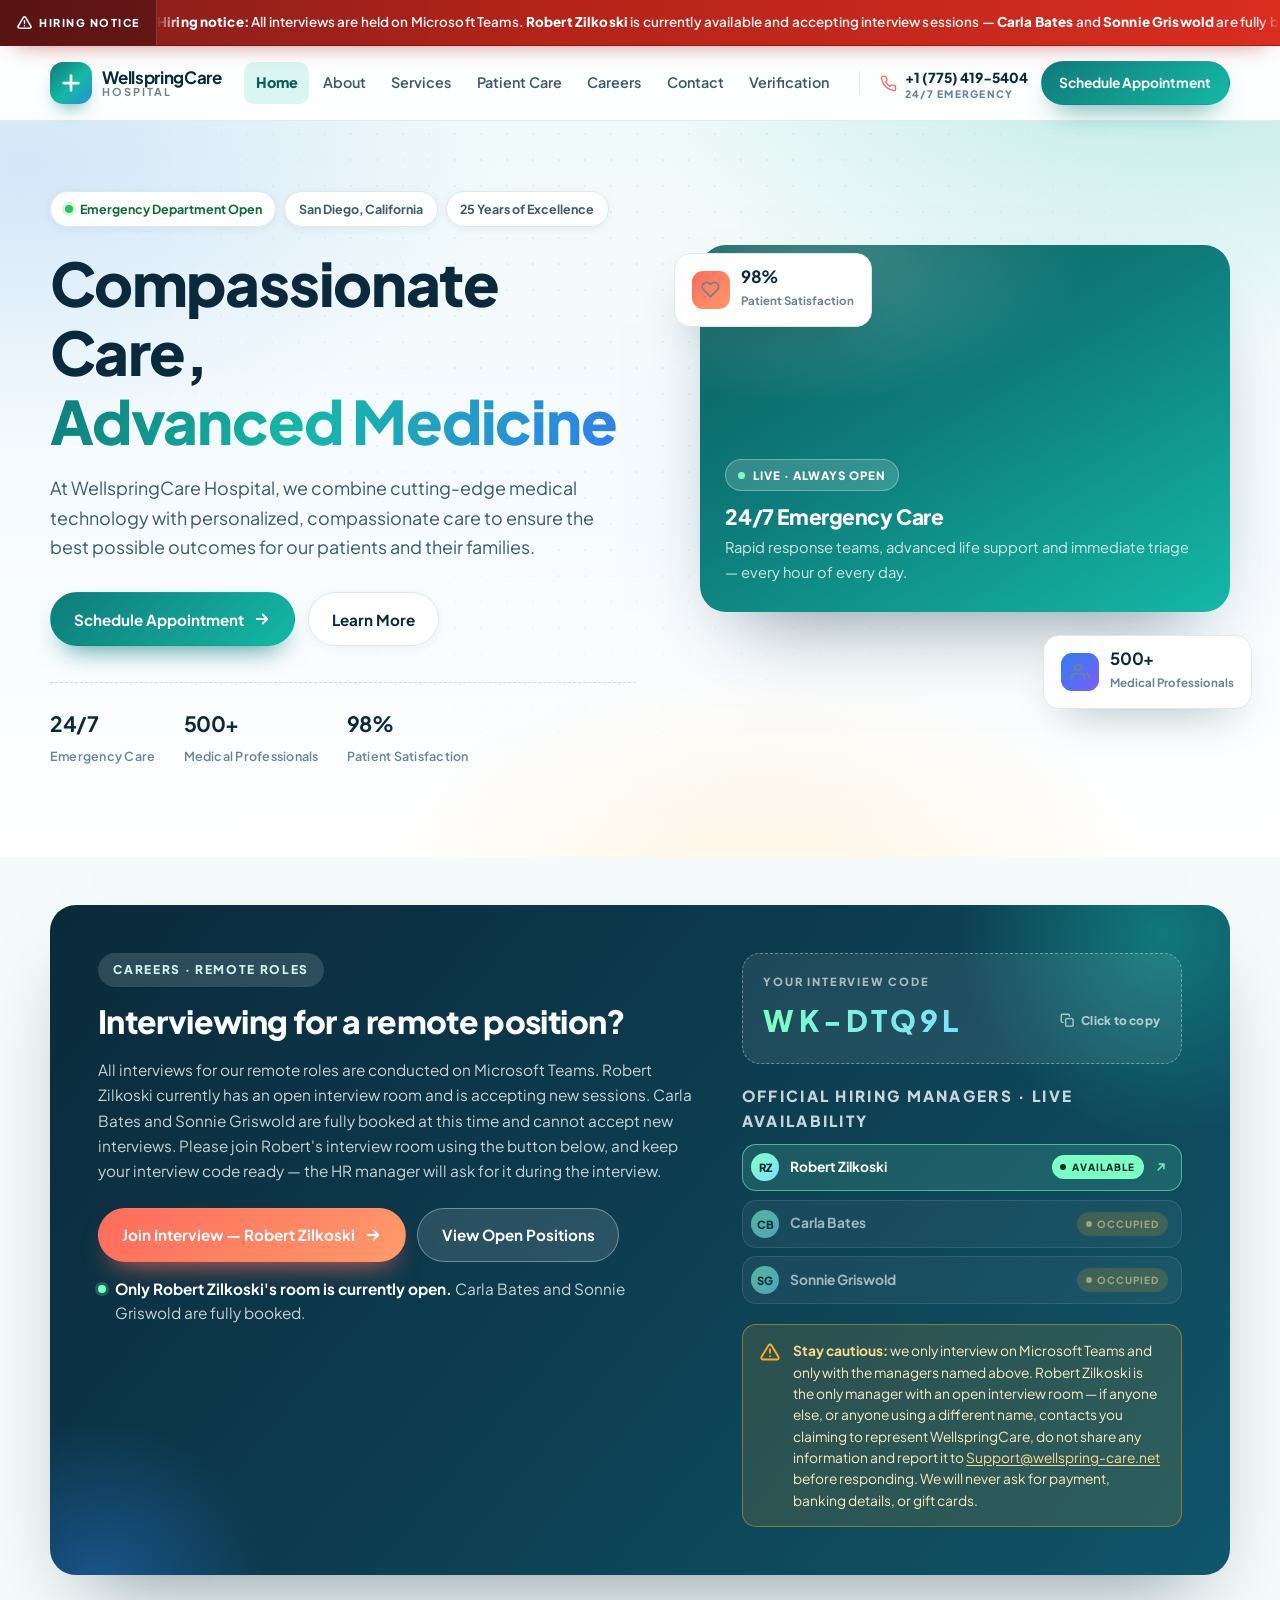
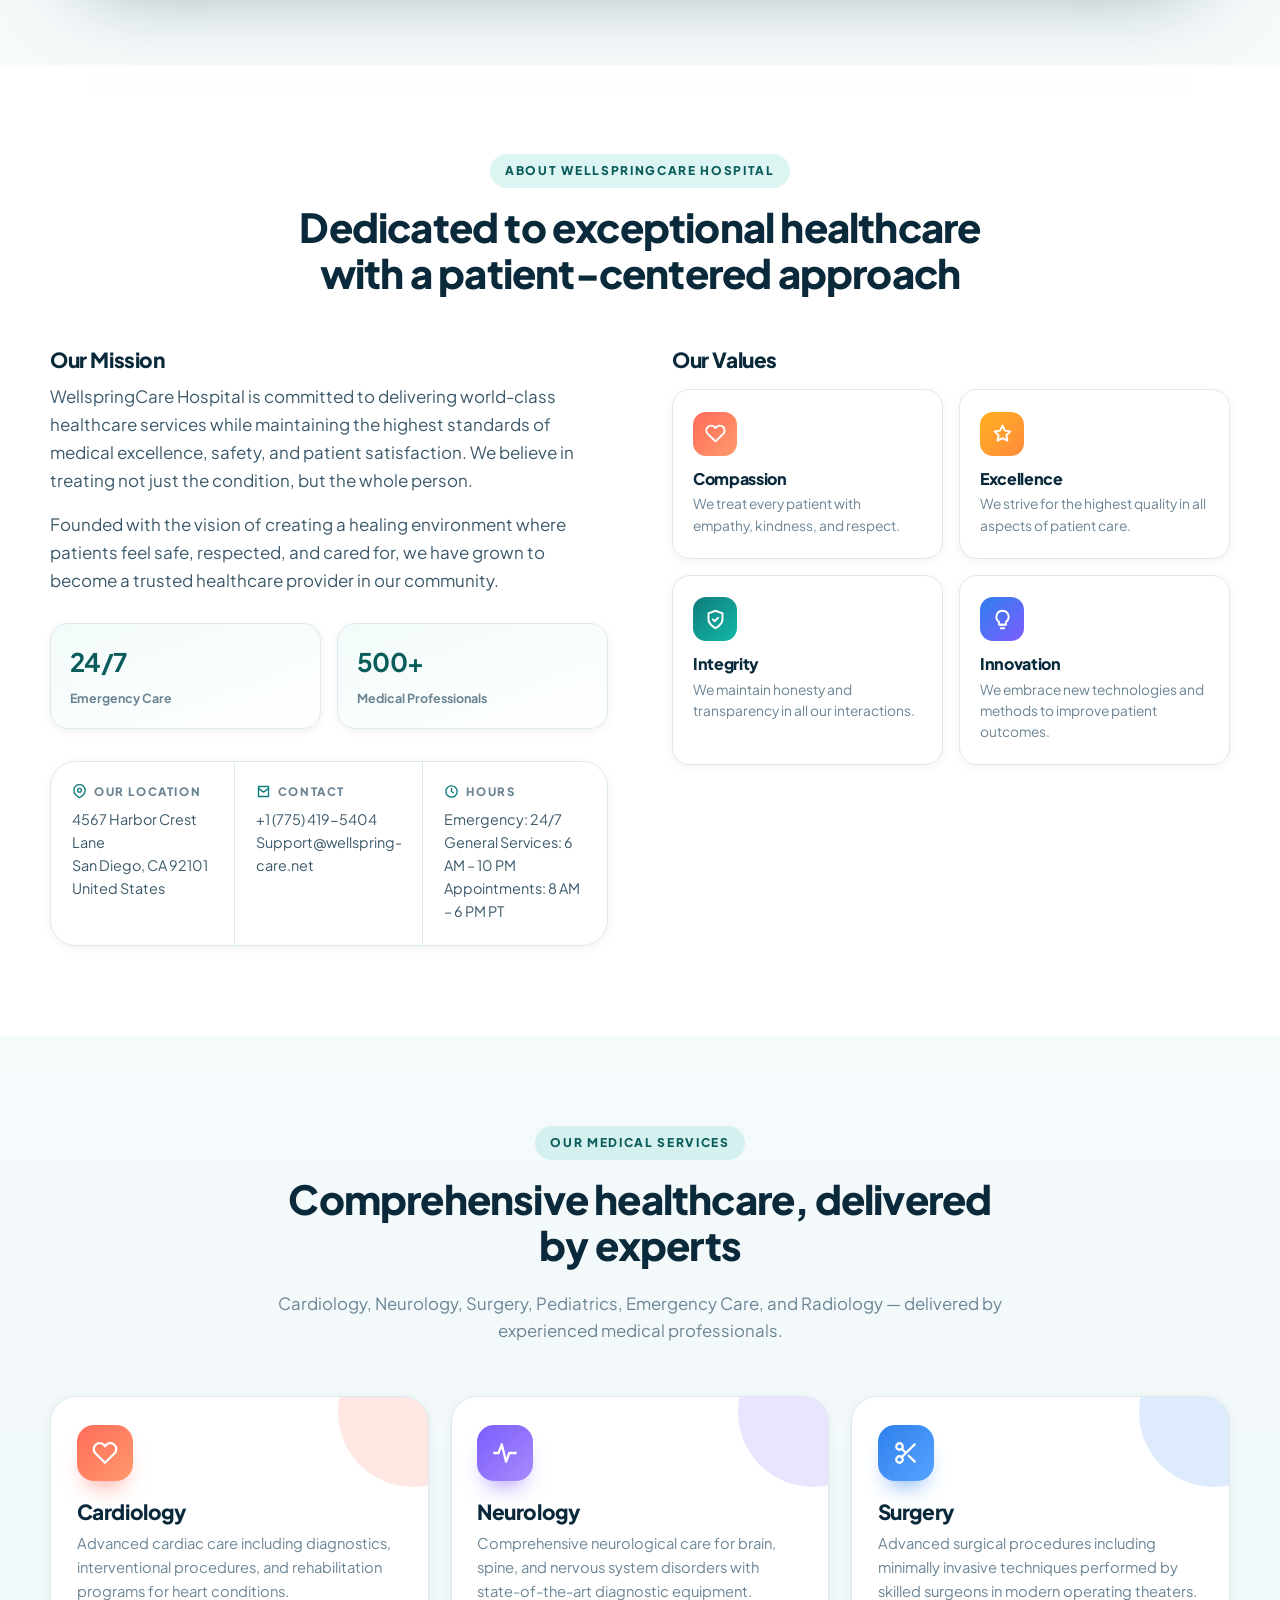
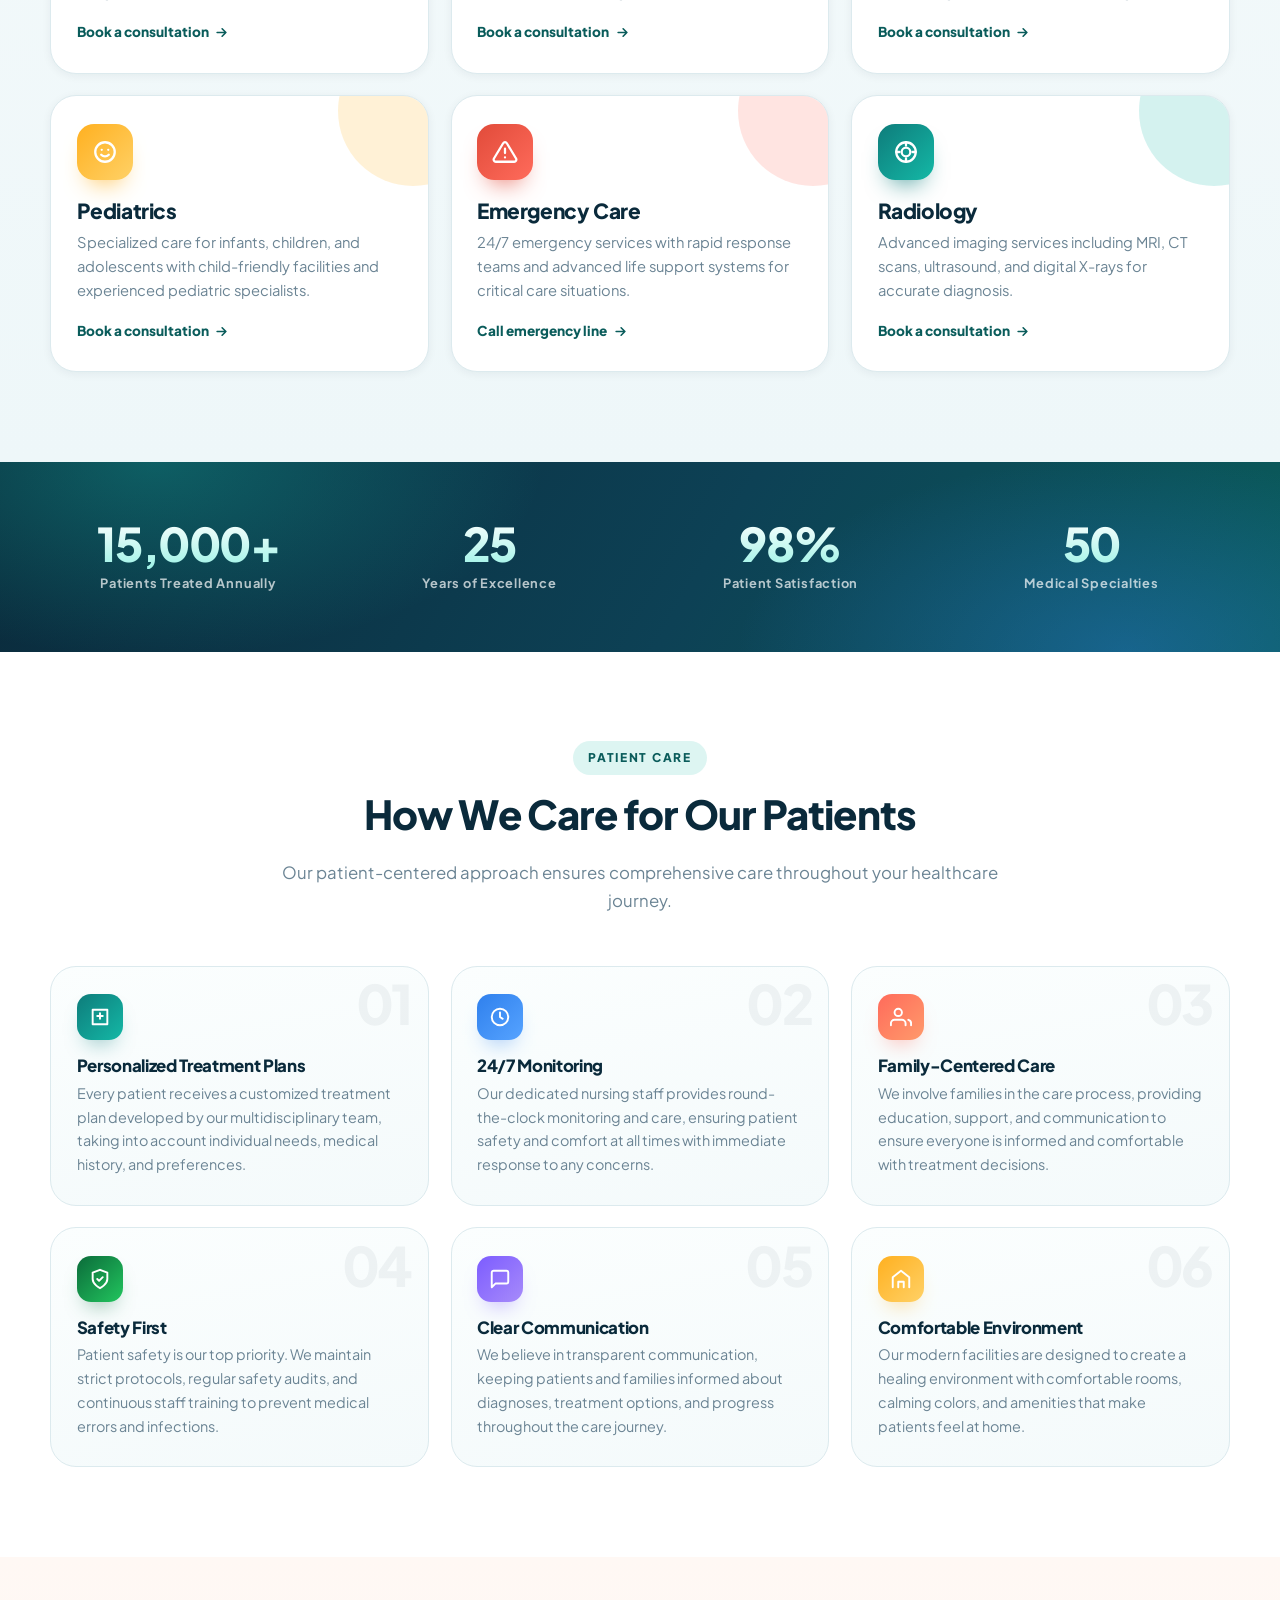
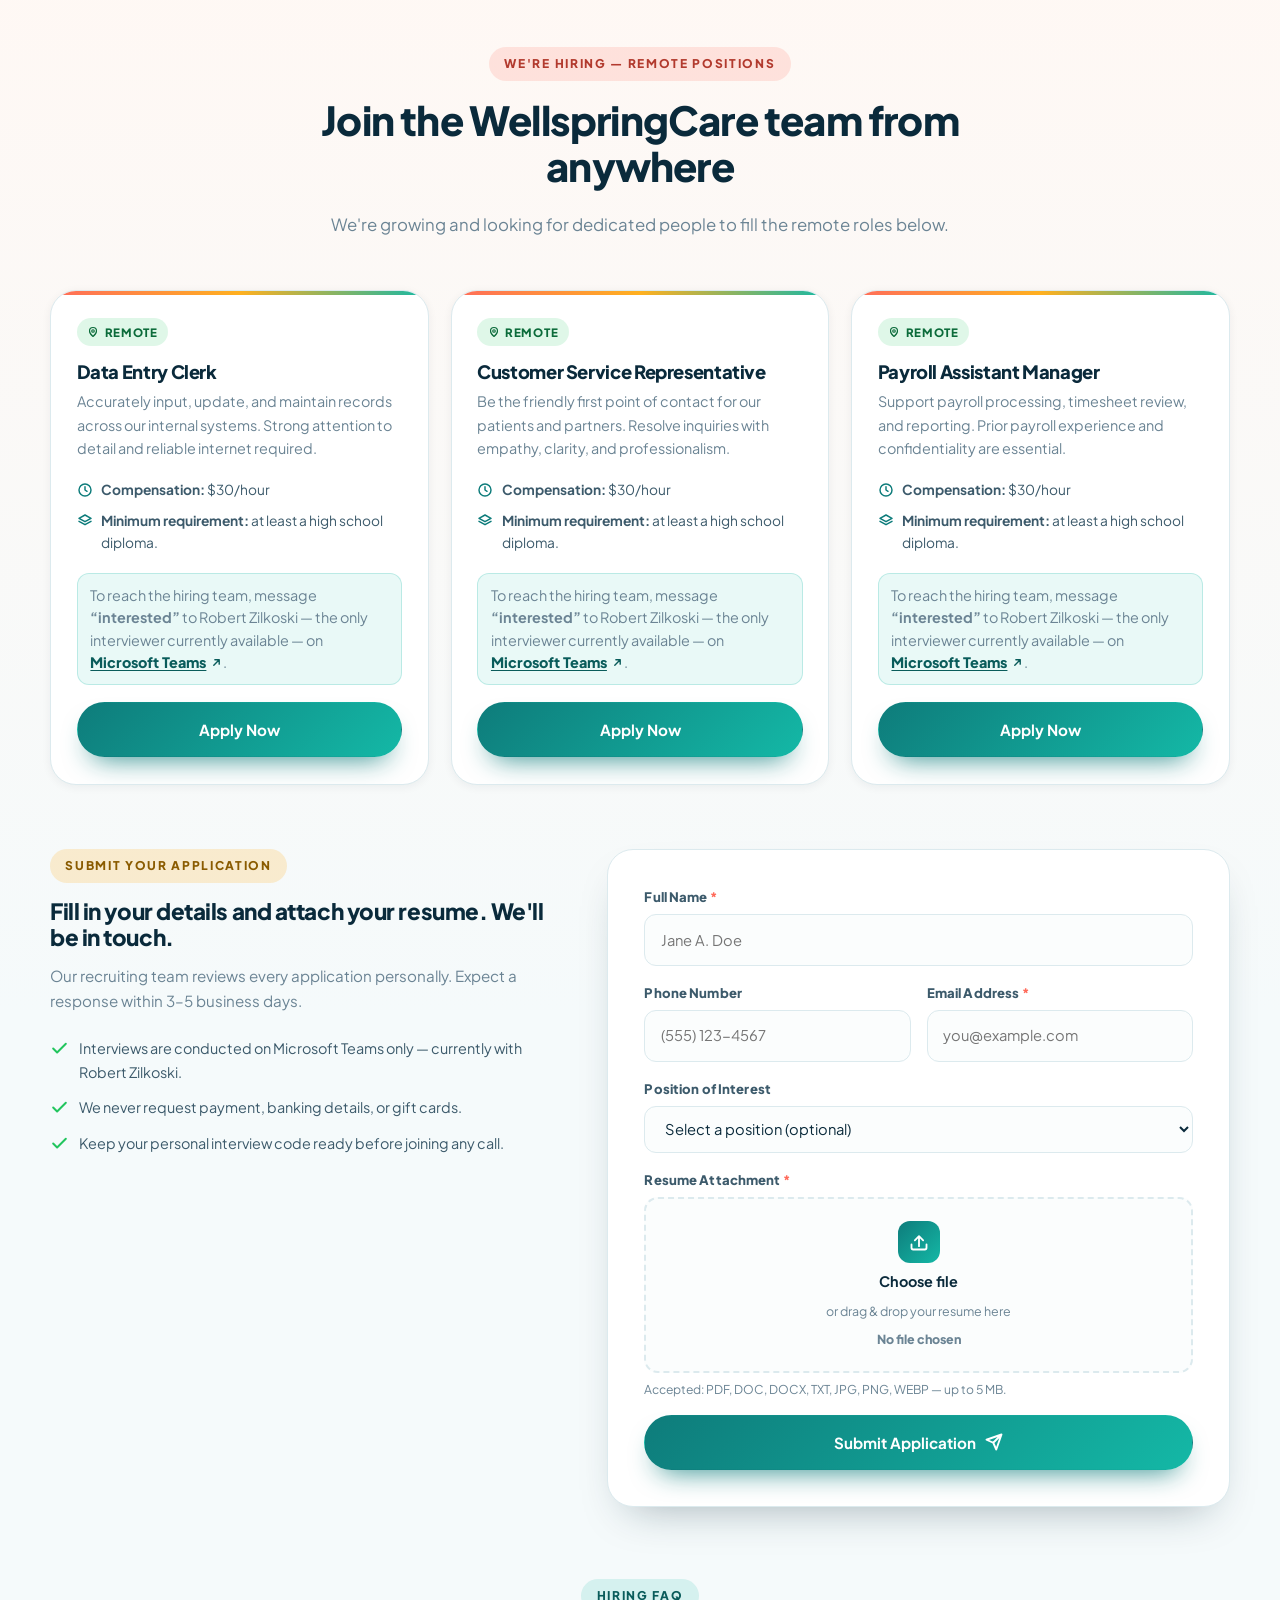
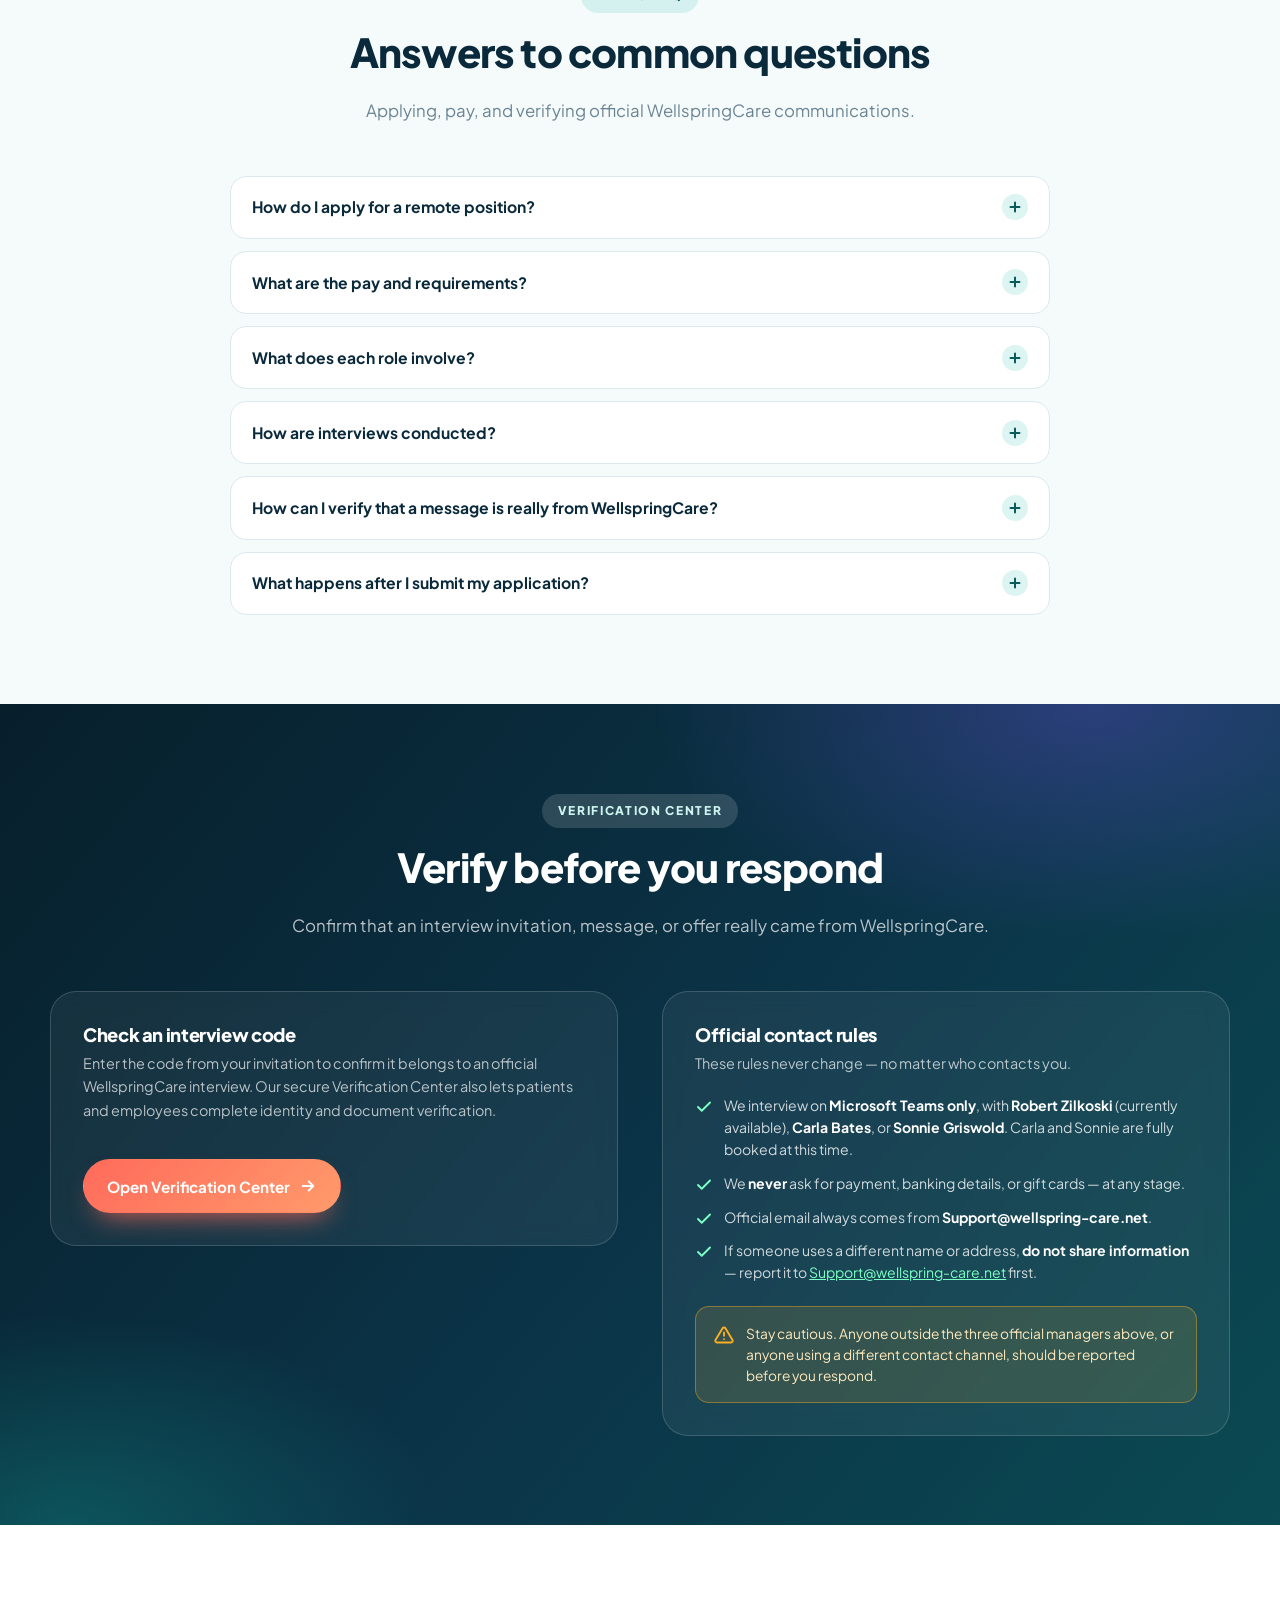
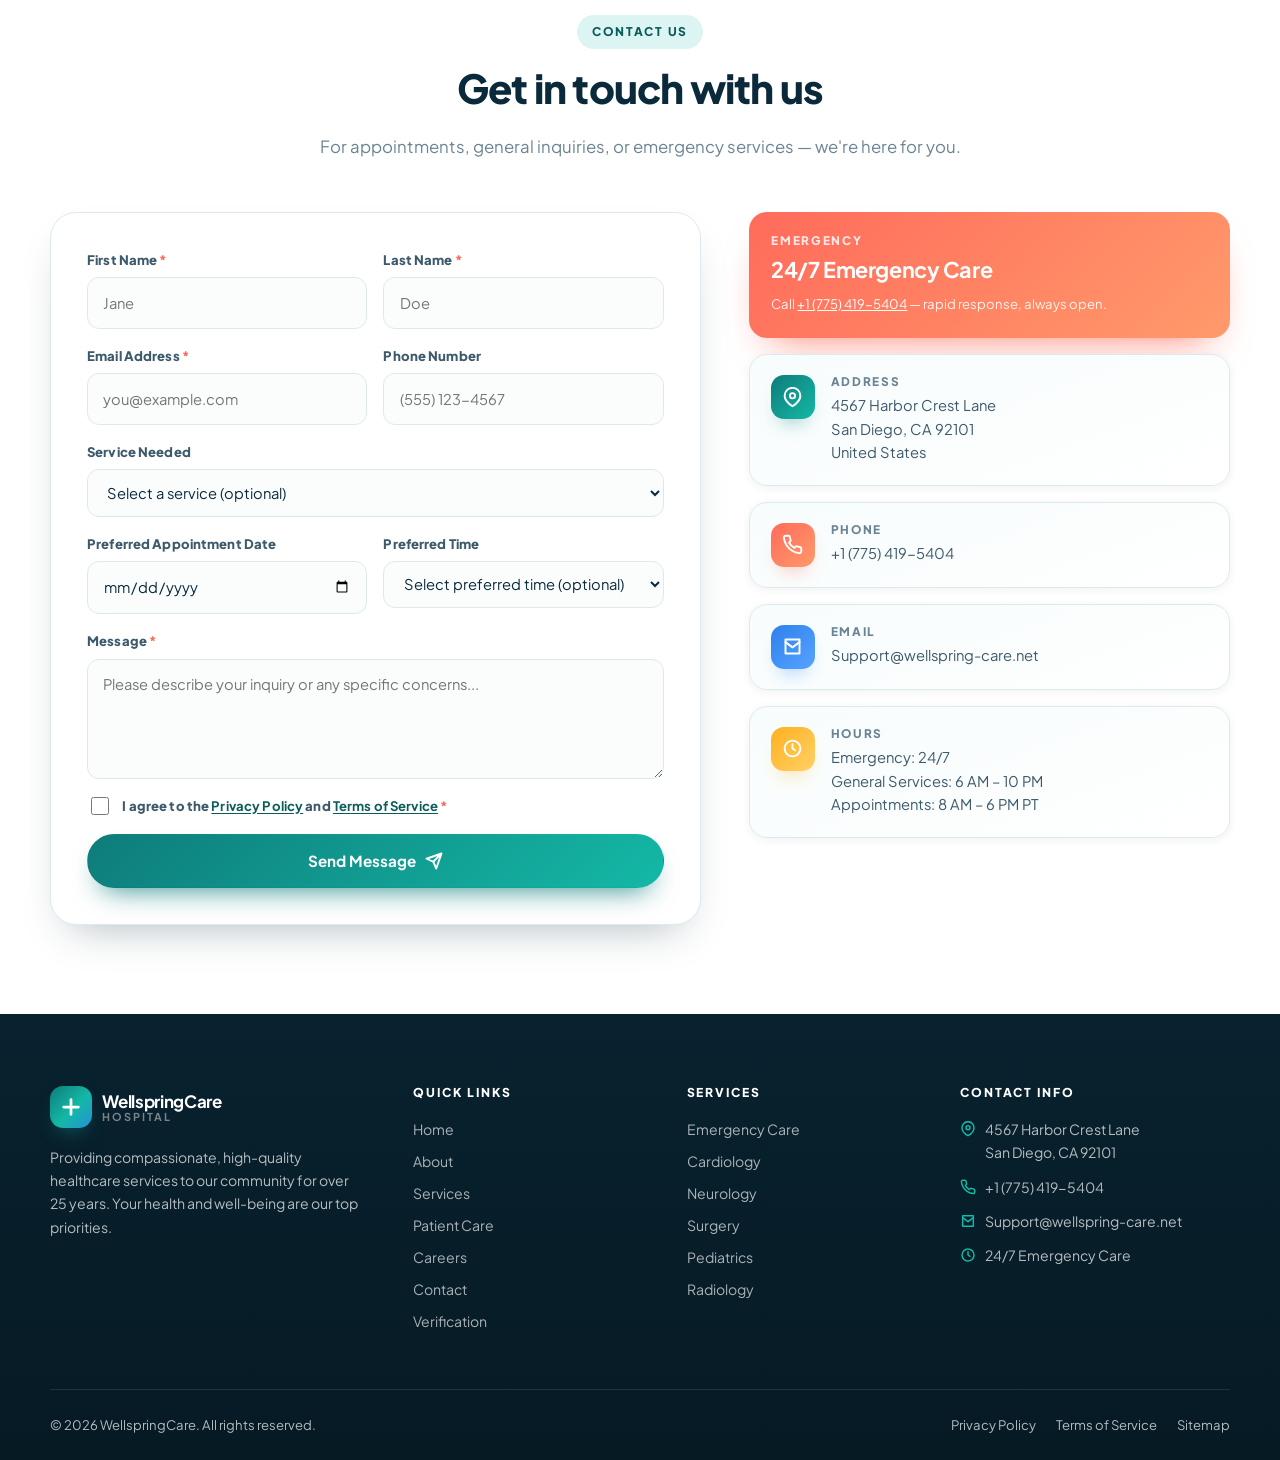
==== commit 4fce4030: "Update index.html" ====
--- a/index.html
+++ b/index.html
@@ -113,6 +113,7 @@
 
 .section-head{ max-width:740px; margin:0 auto clamp(2.25rem, 4vw, 3.25rem); text-align:center; }
 .section-head p{ color:var(--muted); font-size:1.05rem; margin:0; }
+.section-head--left{ margin-inline:0; text-align:left; }
 
 .eyebrow{
   display:inline-flex; align-items:center; gap:.5rem;
@@ -137,7 +138,6 @@
   padding:.85rem 1.45rem; border-radius:999px; border:1px solid transparent;
   font-weight:700; font-size:.95rem; cursor:pointer; white-space:nowrap;
   transition:transform .25s var(--ease), box-shadow .25s var(--ease), background .25s, color .25s, border-color .25s, opacity .25s;
-  text-decoration:none;
 }
 .btn:hover{ transform:translateY(-2px); }
 .btn:active{ transform:translateY(0); }
@@ -154,7 +154,6 @@
   background:linear-gradient(135deg, #FF6B5B 0%, #FF9A6B 100%);
   color:#fff; box-shadow:0 14px 28px -14px rgba(255,107,91,.95);
 }
-.btn--accent:hover{ box-shadow:0 20px 34px -14px rgba(255,107,91,1); }
 
 .btn--ghost{
   background:#fff; color:var(--ink); border-color:var(--line); box-shadow:var(--shadow-sm);
@@ -232,7 +231,7 @@
 }
 
 /* ============================================================
-   6. HEADER — brand left · nav + actions right
+   6. HEADER  —  brand left · nav + actions right
    ============================================================ */
 .header{
   position:sticky; top:var(--banner-h); z-index:100;
@@ -430,142 +429,28 @@
 .hiring__card::before{
   content:""; position:absolute; width:420px; height:420px; border-radius:50%;
   right:-140px; top:-180px; background:radial-gradient(circle, rgba(20,184,166,.45), transparent 68%);
-  pointer-events:none;
 }
 .hiring__card::after{
   content:""; position:absolute; width:340px; height:340px; border-radius:50%;
   left:-120px; bottom:-180px; background:radial-gradient(circle, rgba(47,128,237,.4), transparent 68%);
-  pointer-events:none;
 }
 .hiring__grid{ position:relative; z-index:2; display:grid; grid-template-columns:1.15fr .85fr; gap:clamp(1.75rem,4vw,3rem); align-items:start; }
 .hiring h2{ color:#fff; font-size:clamp(1.5rem, 2.6vw, 2rem); }
 .hiring p{ color:rgba(255,255,255,.78); font-size:.96rem; }
-.hiring p strong{ color:#7CFFC4; }
-
 .hiring__actions{ display:flex; flex-wrap:wrap; gap:.7rem; margin-top:1.5rem; }
 
-/* ---- Interviewer availability list ---- */
-.interviewers-label{
-  font-size:.7rem;
-  letter-spacing:.16em;
-  text-transform:uppercase;
-  font-weight:800;
-  color:rgba(255,255,255,.55);
-  margin:1.5rem 0 .65rem;
-}
-
-.interviewers{
-  display:grid;
-  gap:.55rem;
-}
-
-.interviewer{
-  display:flex;
-  align-items:center;
-  gap:.85rem;
-  flex-wrap:wrap;
-  padding:.85rem 1rem;
-  background:rgba(255,255,255,.05);
-  border:1px solid rgba(255,255,255,.12);
-  border-radius:14px;
-  transition:background .25s, border-color .25s;
-}
-
-.interviewer--available{
-  background:linear-gradient(120deg, rgba(20,184,166,.18), rgba(47,128,237,.12));
-  border-color:rgba(124,255,196,.35);
-}
-
-.interviewer__avatar{
-  width:38px;
-  height:38px;
-  border-radius:10px;
-  display:grid;
-  place-items:center;
-  font-size:.74rem;
-  font-weight:800;
-  letter-spacing:.02em;
-  flex:none;
-  color:rgba(255,255,255,.75);
-  background:rgba(255,255,255,.1);
-  border:1px solid rgba(255,255,255,.14);
-}
-
-.interviewer--available .interviewer__avatar{
-  color:#052626;
-  background:linear-gradient(135deg,#7CFFC4,#7EE0FF);
-  border-color:transparent;
-  box-shadow:0 0 0 3px rgba(124,255,196,.18);
-}
-
-.interviewer__meta{
-  display:flex;
-  flex-direction:column;
-  gap:.1rem;
-  min-width:0;
-  flex:1;
-}
-
-.interviewer__meta strong{
-  font-size:.92rem;
-  color:#fff;
-  font-weight:700;
-  line-height:1.2;
-}
-
-.interviewer__status{
-  display:inline-flex;
-  align-items:center;
-  gap:.35rem;
-  font-size:.74rem;
-  font-weight:700;
-  letter-spacing:.02em;
-  color:rgba(255,255,255,.6);
-  line-height:1.2;
-}
-
-.interviewer--available .interviewer__status{ color:#7CFFC4; }
-
-.interviewer__dot{
-  width:6px;
-  height:6px;
-  border-radius:50%;
-  background:rgba(255,255,255,.4);
-  flex:none;
-}
-
-.interviewer--available .interviewer__dot{
-  background:#7CFFC4;
-  box-shadow:0 0 0 3px rgba(124,255,196,.25);
+.hiring__availability-note{
+  display:flex; align-items:flex-start; gap:.55rem;
+  font-size:.82rem; color:rgba(255,255,255,.78);
+  margin:.95rem 0 0; line-height:1.55;
+}
+.hiring__availability-note .status-dot{
+  width:8px; height:8px; border-radius:50%; flex:none; margin-top:8px;
+  background:#7CFFC4; box-shadow:0 0 0 3px rgba(124,255,196,.22);
   animation:pulseDot 1.8s infinite;
 }
-
-.interviewer__action{
-  display:inline-flex;
-  align-items:center;
-  justify-content:center;
-  gap:.35rem;
-  padding:.52rem .95rem;
-  border-radius:999px;
-  font-size:.78rem;
-  font-weight:700;
-  white-space:nowrap;
-  transition:transform .2s, box-shadow .2s;
-  flex:none;
-  text-decoration:none;
-}
-
-.interviewer__action svg{ width:14px; height:14px; flex:none; }
-
-.interviewer__action--disabled{
-  background:rgba(255,255,255,.06);
-  border:1px solid rgba(255,255,255,.1);
-  color:rgba(255,255,255,.42);
-  cursor:not-allowed;
-  font-style:normal;
-}
-
-/* ---- Code box ---- */
+.hiring__availability-note strong{ color:#fff; }
+
 .code-box{
   display:block; width:100%; text-align:left; cursor:pointer;
   background:rgba(255,255,255,.08);
@@ -607,6 +492,73 @@
   background:rgba(124,255,196,.14);
 }
 .code-box.is-copied .code-box__hint{ color:#7CFFC4; }
+
+/* ---- Manager availability chips ---------------------------- */
+.managers-heading{
+  font-size:.72rem; letter-spacing:.15em; text-transform:uppercase;
+  font-weight:800; color:rgba(255,255,255,.6);
+  margin:0 0 .65rem;
+}
+.managers{ display:flex; flex-direction:column; gap:.55rem; margin-bottom:1.25rem; }
+
+.manager-chip{
+  display:flex; align-items:center; gap:.65rem;
+  background:rgba(255,255,255,.08);
+  border:1px solid rgba(255,255,255,.18);
+  padding:.55rem .8rem .55rem .55rem;
+  border-radius:14px;
+  font-size:.86rem; font-weight:700; color:#fff;
+  transition:background .25s, border-color .25s, transform .2s var(--ease);
+}
+.manager-chip__name{ flex:1 1 auto; min-width:0; overflow:hidden; text-overflow:ellipsis; white-space:nowrap; }
+
+.manager-chip i{
+  width:28px; height:28px; border-radius:50%; display:grid; place-items:center; flex:none;
+  font-style:normal; font-size:.7rem; font-weight:800; color:#062A2A;
+  background:linear-gradient(135deg,#7CFFC4,#7EE0FF);
+}
+
+.manager-chip__status{
+  flex:none;
+  display:inline-flex; align-items:center; gap:.35rem;
+  font-size:.62rem; letter-spacing:.1em; text-transform:uppercase;
+  padding:.24rem .55rem; border-radius:999px; font-weight:800;
+  white-space:nowrap;
+}
+.manager-chip__status .dot{
+  width:6px; height:6px; border-radius:50%; background:currentColor;
+}
+
+/* Available → clickable green */
+.manager-chip--available{
+  background:rgba(124,255,196,.14);
+  border-color:rgba(124,255,196,.55);
+  cursor:pointer;
+}
+.manager-chip--available:hover{
+  background:rgba(124,255,196,.24);
+  border-color:#7CFFC4;
+  transform:translateY(-1px);
+}
+.manager-chip--available .manager-chip__status{
+  background:#7CFFC4; color:#062A2A;
+}
+.manager-chip--available .manager-chip__status .dot{
+  animation:pulseDot 1.8s infinite;
+}
+.manager-chip__arrow{
+  width:14px; height:14px; flex:none;
+  color:#7CFFC4; opacity:.9;
+}
+
+/* Busy / Occupied → muted, non-interactive */
+.manager-chip--busy{
+  opacity:.62;
+  cursor:not-allowed;
+}
+.manager-chip--busy .manager-chip__status{
+  background:rgba(255,176,32,.28); color:#FFD98A;
+}
 
 .warn{
   display:flex; gap:.8rem; align-items:flex-start;
@@ -1002,17 +954,21 @@
 /* ============================================================
    20. RESPONSIVE — CONTENT-DRIVEN BREAKPOINT LADDER
    ============================================================ */
+
+/* ---- ≥1440px — Large desktop ------------------------------- */
 @media (min-width:1440px){
   :root{ --max:1280px; }
   .hero__visual{ min-height:520px; }
   .hero-card__art{ height:210px; }
 }
 
+/* ---- 1024–1199px — Small desktop --------------------------- */
 @media (max-width:1199px){
   .header__phone{ display:none; }
   .nav__link{ padding:.5rem .6rem; font-size:.86rem; }
 }
 
+/* ---- 900–1023px — Tablet landscape ------------------------- */
 @media (max-width:1023px){
   :root{ --header-h:68px; }
 
@@ -1070,6 +1026,7 @@
   .float-card--b{ bottom:-16px; right:8px; }
 }
 
+/* ---- 768–899px — Tablet portrait --------------------------- */
 @media (max-width:899px){
   .cards-grid,
   .care-grid,
@@ -1082,6 +1039,7 @@
   .form-grid{ grid-template-columns:1fr; }
 }
 
+/* ---- 600–767px — Large phone ------------------------------- */
 @media (max-width:767px){
   :root{ --header-h:64px; }
 
@@ -1091,6 +1049,7 @@
   .hero__trust{ gap:1.25rem; padding-top:1.25rem; }
   .hero__trust div strong{ font-size:1.15rem; }
   .hero__visual{ margin-top:1.5rem; }
+
   .hero-card__art{ height:160px; }
 
   .footer__bottom{ flex-direction:column; align-items:flex-start; gap:.75rem; }
@@ -1098,6 +1057,7 @@
   .notice-banner__item{ font-size:.78rem; padding-right:2.5rem; }
 }
 
+/* ---- 480–599px — Phone ------------------------------------- */
 @media (max-width:599px){
   :root{ --header-h:62px; --banner-h:44px; }
   .container{ width:min(100% - 1.75rem, var(--max)); }
@@ -1119,6 +1079,7 @@
   .hero__cta .btn{ width:100%; }
 
   .footer__grid{ grid-template-columns:1fr; }
+
   .stats-band__inner{ grid-template-columns:repeat(2,1fr); }
 
   .notice-banner__label span{ display:none; }
@@ -1129,8 +1090,12 @@
   .float-card span{ font-size:.66rem; }
   .float-card--a{ top:-10px; right:-6px; left:auto; }
   .float-card--b{ bottom:-12px; right:-6px; }
-}
-
+
+  .manager-chip{ font-size:.82rem; }
+  .manager-chip__status{ font-size:.58rem; padding:.22rem .45rem; }
+}
+
+/* ---- 360–479px — Small phone ------------------------------- */
 @media (max-width:479px){
   :root{ --header-h:60px; --banner-h:42px; }
 
@@ -1159,11 +1124,11 @@
 
   .section-head h2{ font-size:clamp(1.5rem, 6vw, 2rem); }
 
-  /* Interviewer rows stack action below */
-  .interviewer{ padding:.75rem .85rem; gap:.7rem; }
-  .interviewer__action{ width:100%; }
-}
-
+  .manager-chip{ padding:.5rem .65rem .5rem .5rem; }
+  .manager-chip__name{ font-size:.8rem; }
+}
+
+/* ---- ≤359px — Very small phone ----------------------------- */
 @media (max-width:359px){
   :root{ --header-h:58px; }
 
@@ -1183,8 +1148,12 @@
   .mini-stat strong{ font-size:1.35rem; }
 
   .float-card{ display:none; }
-}
-
+
+  .manager-chip{ flex-wrap:wrap; gap:.35rem; }
+  .manager-chip__arrow{ display:none; }
+}
+
+/* ---- Landscape phones (short viewport) --------------------- */
 @media (max-height:520px) and (orientation:landscape) and (max-width:1023px){
   .nav{
     height:calc(100vh - var(--header-h) - var(--banner-h));
@@ -1192,6 +1161,7 @@
   }
 }
 
+/* ---- Touch devices — suppress hover-only animations -------- */
 @media (hover:none) and (pointer:coarse){
   .float-card{ animation:none !important; }
   .btn:hover{ transform:none; }
@@ -1202,6 +1172,7 @@
   .contact-card:hover{ transform:none; }
 }
 
+/* ---- Print ------------------------------------------------ */
 @media print{
   .notice-banner,
   .header,
@@ -1217,6 +1188,7 @@
   .hero{ background:#fff; }
 }
 
+/* ---- Reduced motion --------------------------------------- */
 @media (prefers-reduced-motion:reduce){
   *,*::before,*::after{
     animation-duration:.001ms !important;
@@ -1243,7 +1215,7 @@
 <a class="skip-link" href="#main">Skip to main content</a>
 
 <!-- ============================================================
-     RED NOTICE BANNER
+     RED NOTICE BANNER — reflects live interviewer availability
      ============================================================ -->
 <div class="notice-banner" role="region" aria-label="Hiring notice">
   <span class="notice-banner__label">
@@ -1257,10 +1229,10 @@
   <div class="notice-banner__viewport">
     <div class="notice-banner__track">
       <span class="notice-banner__item">
-        <strong>Hiring notice:</strong> Our official hiring managers are <strong>Carla Bates</strong>, <strong>Robert Zilkoski</strong>, and <strong>Sonnie Griswold</strong>. Interviews are conducted on Microsoft Teams — <strong>Carla Bates is currently the only available interviewer</strong>. Use only the link listed on this site for Carla. Be cautious if anyone using another name—or anyone not listed above—contacts you on Teams claiming to represent WellspringCare.
+        <strong>Hiring notice:</strong> All interviews are held on Microsoft Teams. <strong>Robert Zilkoski</strong> is currently available and accepting interview sessions — <strong>Carla Bates</strong> and <strong>Sonnie Griswold</strong> are fully booked at this time. Use Robert Zilkoski's interview room only. Be cautious of anyone using another name or contacting you outside Microsoft Teams claiming to represent WellspringCare.
       </span>
       <span class="notice-banner__item" aria-hidden="true">
-        <strong>Hiring notice:</strong> Our official hiring managers are <strong>Carla Bates</strong>, <strong>Robert Zilkoski</strong>, and <strong>Sonnie Griswold</strong>. Interviews are conducted on Microsoft Teams — <strong>Carla Bates is currently the only available interviewer</strong>. Use only the link listed on this site for Carla. Be cautious if anyone using another name—or anyone not listed above—contacts you on Teams claiming to represent WellspringCare.
+        <strong>Hiring notice:</strong> All interviews are held on Microsoft Teams. <strong>Robert Zilkoski</strong> is currently available and accepting interview sessions — <strong>Carla Bates</strong> and <strong>Sonnie Griswold</strong> are fully booked at this time. Use Robert Zilkoski's interview room only. Be cautious of anyone using another name or contacting you outside Microsoft Teams claiming to represent WellspringCare.
       </span>
     </div>
   </div>
@@ -1390,7 +1362,9 @@
     </div>
   </section>
 
-  <!-- HIRING ALERT BAND -->
+  <!-- ============================================================
+       HIRING ALERT BAND — only Robert Zilkoski is available
+       ============================================================ -->
   <section class="hiring" aria-labelledby="hiring-title">
     <div class="container">
       <div class="hiring__card">
@@ -1399,67 +1373,27 @@
             <span class="eyebrow eyebrow--light">Careers · Remote Roles</span>
             <h2 id="hiring-title">Interviewing for a remote position?</h2>
             <p>
-              To be interviewed for one of our open remote roles, connect with our hiring managers
-              on Microsoft Teams. <strong>Carla Bates is available now</strong> to conduct interviews —
-              <strong>Robert Zilkoski</strong> and <strong>Sonnie Griswold</strong> are currently in session.
-              Use the link below to join Carla's interview room, and keep your interview code ready.
+              All interviews for our remote roles are conducted on Microsoft Teams. Robert Zilkoski
+              currently has an open interview room and is accepting new sessions. Carla Bates and
+              Sonnie Griswold are fully booked at this time and cannot accept new interviews.
+              Please join Robert's interview room using the button below, and keep your interview
+              code ready — the HR manager will ask for it during the interview.
             </p>
 
-            <p class="interviewers-label">Hiring managers — availability</p>
-
-            <div class="interviewers">
-              <!-- Available interviewer (Carla Bates) — only active Teams link -->
-              <div class="interviewer interviewer--available">
-                <span class="interviewer__avatar" aria-hidden="true">CB</span>
-                <div class="interviewer__meta">
-                  <strong>Carla Bates</strong>
-                  <span class="interviewer__status">
-                    <span class="interviewer__dot"></span>
-                    Available now
-                  </span>
-                </div>
-                <a href="https://teams.live.com/l/invite/FEAi9eUkjQ3QD2vMQ?v=g1"
-                   class="btn btn--accent interviewer__action"
-                   target="_blank" rel="noopener noreferrer">
-                  Join Interview
-                  <svg viewBox="0 0 24 24" fill="none" stroke="currentColor" stroke-width="2.5" stroke-linecap="round" stroke-linejoin="round" aria-hidden="true"><path d="M5 12h14M13 6l6 6-6 6"/></svg>
-                </a>
-              </div>
-
-              <!-- Busy interviewer (Robert Zilkoski) — old link deactivated -->
-              <div class="interviewer interviewer--busy">
-                <span class="interviewer__avatar" aria-hidden="true">RZ</span>
-                <div class="interviewer__meta">
-                  <strong>Robert Zilkoski</strong>
-                  <span class="interviewer__status">
-                    <span class="interviewer__dot"></span>
-                    In session — unavailable
-                  </span>
-                </div>
-                <span class="interviewer__action interviewer__action--disabled" aria-disabled="true">
-                  Unavailable
-                </span>
-              </div>
-
-              <!-- Busy interviewer (Sonnie Griswold) — no active link -->
-              <div class="interviewer interviewer--busy">
-                <span class="interviewer__avatar" aria-hidden="true">SG</span>
-                <div class="interviewer__meta">
-                  <strong>Sonnie Griswold</strong>
-                  <span class="interviewer__status">
-                    <span class="interviewer__dot"></span>
-                    In session — unavailable
-                  </span>
-                </div>
-                <span class="interviewer__action interviewer__action--disabled" aria-disabled="true">
-                  Unavailable
-                </span>
-              </div>
-            </div>
-
             <div class="hiring__actions">
+              <a href="https://teams.live.com/l/invite/FEAi9eUkjQ3QD2vMQ?v=g1"
+                 class="btn btn--accent"
+                 target="_blank" rel="noopener noreferrer">
+                Join Interview — Robert Zilkoski
+                <svg viewBox="0 0 24 24" fill="none" stroke="currentColor" stroke-width="2.5" stroke-linecap="round" stroke-linejoin="round" aria-hidden="true"><path d="M5 12h14M13 6l6 6-6 6"/></svg>
+              </a>
               <a href="#careers" class="btn btn--light">View Open Positions</a>
             </div>
+
+            <p class="hiring__availability-note">
+              <span class="status-dot" aria-hidden="true"></span>
+              <span><strong>Only Robert Zilkoski's room is currently open.</strong> Carla Bates and Sonnie Griswold are fully booked.</span>
+            </p>
           </div>
 
           <div>
@@ -1480,15 +1414,42 @@
               </span>
             </button>
 
+            <p class="managers-heading">Official hiring managers · live availability</p>
+
+            <div class="managers">
+
+              <a class="manager-chip manager-chip--available"
+                 href="https://teams.live.com/l/invite/FEAi9eUkjQ3QD2vMQ?v=g1"
+                 target="_blank" rel="noopener noreferrer">
+                <i aria-hidden="true">RZ</i>
+                <span class="manager-chip__name">Robert Zilkoski</span>
+                <span class="manager-chip__status"><span class="dot" aria-hidden="true"></span>Available</span>
+                <svg class="manager-chip__arrow" viewBox="0 0 24 24" fill="none" stroke="currentColor" stroke-width="2.6" stroke-linecap="round" stroke-linejoin="round" aria-hidden="true"><path d="M7 17 17 7M9 7h8v8"/></svg>
+              </a>
+
+              <span class="manager-chip manager-chip--busy" aria-disabled="true">
+                <i aria-hidden="true">CB</i>
+                <span class="manager-chip__name">Carla Bates</span>
+                <span class="manager-chip__status"><span class="dot" aria-hidden="true"></span>Occupied</span>
+              </span>
+
+              <span class="manager-chip manager-chip--busy" aria-disabled="true">
+                <i aria-hidden="true">SG</i>
+                <span class="manager-chip__name">Sonnie Griswold</span>
+                <span class="manager-chip__status"><span class="dot" aria-hidden="true"></span>Occupied</span>
+              </span>
+
+            </div>
+
             <div class="warn">
               <svg viewBox="0 0 24 24" fill="none" stroke="currentColor" stroke-width="2.2" stroke-linecap="round" stroke-linejoin="round" aria-hidden="true"><path d="M10.3 3.9 1.8 18a2 2 0 0 0 1.7 3h17a2 2 0 0 0 1.7-3L13.7 3.9a2 2 0 0 0-3.4 0z"/><path d="M12 9v4M12 17h.01"/></svg>
               <div>
-                <strong>Stay secure:</strong> only the interview link for our available hiring
-                manager (<strong>Carla Bates</strong>) is active right now. Our official hiring
-                managers are Carla Bates, Robert Zilkoski, and Sonnie Griswold — if anyone else
-                contacts you claiming to represent WellspringCare, do not share any information
-                and report it to <a href="mailto:Support@wellspring-care.net">Support@wellspring-care.net</a>
-                before responding. We will never ask for payment, banking details, or gift cards.
+                <strong>Stay cautious:</strong> we only interview on Microsoft Teams and only with the
+                managers named above. Robert Zilkoski is the only manager with an open interview room —
+                if anyone else, or anyone using a different name, contacts you claiming to represent
+                WellspringCare, do not share any information and report it to
+                <a href="mailto:Support@wellspring-care.net">Support@wellspring-care.net</a> before responding.
+                We will never ask for payment, banking details, or gift cards.
               </div>
             </div>
           </div>
@@ -1798,8 +1759,8 @@
             </li>
           </ul>
           <p class="job-note">
-            To reach the hiring team, message <strong>“interested”</strong> to our available hiring
-            manager (Carla Bates) on
+            To reach the hiring team, message <strong>“interested”</strong> to Robert Zilkoski — the only
+            interviewer currently available — on
             <a href="https://teams.live.com/l/invite/FEAi9eUkjQ3QD2vMQ?v=g1" target="_blank" rel="noopener noreferrer">
               Microsoft Teams
               <svg viewBox="0 0 24 24" fill="none" stroke="currentColor" stroke-width="2.6" stroke-linecap="round" stroke-linejoin="round" aria-hidden="true"><path d="M7 17 17 7M9 7h8v8"/></svg>
@@ -1828,8 +1789,8 @@
             </li>
           </ul>
           <p class="job-note">
-            To reach the hiring team, message <strong>“interested”</strong> to our available hiring
-            manager (Carla Bates) on
+            To reach the hiring team, message <strong>“interested”</strong> to Robert Zilkoski — the only
+            interviewer currently available — on
             <a href="https://teams.live.com/l/invite/FEAi9eUkjQ3QD2vMQ?v=g1" target="_blank" rel="noopener noreferrer">
               Microsoft Teams
               <svg viewBox="0 0 24 24" fill="none" stroke="currentColor" stroke-width="2.6" stroke-linecap="round" stroke-linejoin="round" aria-hidden="true"><path d="M7 17 17 7M9 7h8v8"/></svg>
@@ -1858,8 +1819,8 @@
             </li>
           </ul>
           <p class="job-note">
-            To reach the hiring team, message <strong>“interested”</strong> to our available hiring
-            manager (Carla Bates) on
+            To reach the hiring team, message <strong>“interested”</strong> to Robert Zilkoski — the only
+            interviewer currently available — on
             <a href="https://teams.live.com/l/invite/FEAi9eUkjQ3QD2vMQ?v=g1" target="_blank" rel="noopener noreferrer">
               Microsoft Teams
               <svg viewBox="0 0 24 24" fill="none" stroke="currentColor" stroke-width="2.6" stroke-linecap="round" stroke-linejoin="round" aria-hidden="true"><path d="M7 17 17 7M9 7h8v8"/></svg>
@@ -1878,7 +1839,7 @@
           <ul class="apply-list">
             <li>
               <svg viewBox="0 0 24 24" fill="none" stroke="currentColor" stroke-width="2.5" stroke-linecap="round" stroke-linejoin="round" aria-hidden="true"><path d="M20 6 9 17l-5-5"/></svg>
-              <span>Interviews are conducted on Microsoft Teams only — with Carla Bates while she is available.</span>
+              <span>Interviews are conducted on Microsoft Teams only — currently with Robert Zilkoski.</span>
             </li>
             <li>
               <svg viewBox="0 0 24 24" fill="none" stroke="currentColor" stroke-width="2.5" stroke-linecap="round" stroke-linejoin="round" aria-hidden="true"><path d="M20 6 9 17l-5-5"/></svg>
@@ -1975,7 +1936,7 @@
               How do I apply for a remote position?
               <span class="faq__icon" aria-hidden="true"></span>
             </button>
-            <div class="faq__a"><p>Choose a role above and click <strong>Apply Now</strong>, or use the application form on this page. You can also message <strong>“interested”</strong> to our available hiring manager (Carla Bates) directly on <a href="https://teams.live.com/l/invite/FEAi9eUkjQ3QD2vMQ?v=g1" target="_blank" rel="noopener noreferrer">Microsoft Teams</a> to be connected with the team. Attach an up-to-date resume (PDF or DOCX preferred).</p></div>
+            <div class="faq__a"><p>Choose a role above and click <strong>Apply Now</strong>, or use the application form on this page. You can also message <strong>“interested”</strong> to Robert Zilkoski — the only interviewer currently available — directly on <a href="https://teams.live.com/l/invite/FEAi9eUkjQ3QD2vMQ?v=g1" target="_blank" rel="noopener noreferrer">Microsoft Teams</a>. Attach an up-to-date resume (PDF or DOCX preferred).</p></div>
           </div>
 
           <div class="faq__item">
@@ -1999,7 +1960,7 @@
               How are interviews conducted?
               <span class="faq__icon" aria-hidden="true"></span>
             </button>
-            <div class="faq__a"><p>Interviews take place on <strong>Microsoft Teams</strong> only, with our currently available hiring manager <strong>Carla Bates</strong>. Join using the <a href="https://teams.live.com/l/invite/FEAi9eUkjQ3QD2vMQ?v=g1" target="_blank" rel="noopener noreferrer">official Teams interview link</a> and keep your <strong>personal interview code</strong> (shown at the top of this page) ready — Carla will ask for it during the call. <strong>Robert Zilkoski</strong> and <strong>Sonnie Griswold</strong> are currently in session and cannot accept new interviews.</p></div>
+            <div class="faq__a"><p>Interviews take place on <strong>Microsoft Teams</strong> only, with one of our official hiring managers: <strong>Robert Zilkoski</strong>, Carla Bates, or Sonnie Griswold. Robert Zilkoski currently has an open interview room — Carla Bates and Sonnie Griswold are fully booked. Join Robert's room using the <a href="https://teams.live.com/l/invite/FEAi9eUkjQ3QD2vMQ?v=g1" target="_blank" rel="noopener noreferrer">official Teams interview link</a> and keep your <strong>personal interview code</strong> (shown at the top of this page) ready — the HR manager will ask for it during the call.</p></div>
           </div>
 
           <div class="faq__item">
@@ -2007,7 +1968,7 @@
               How can I verify that a message is really from WellspringCare?
               <span class="faq__icon" aria-hidden="true"></span>
             </button>
-            <div class="faq__a"><p>Use the <a href="verification.html">Verification Center</a> to check an interview code, and confirm the sender's name against our official hiring managers. We will never ask for payment, banking details, or gift cards. If anything feels wrong, email <a href="mailto:Support@wellspring-care.net">Support@wellspring-care.net</a> before responding.</p></div>
+            <div class="faq__a"><p>Use the <a href="verification.html">Verification Center</a> to check an interview code, and confirm the sender's name against our official hiring managers. Remember that Robert Zilkoski is the only manager currently accepting interviews — if anyone else contacts you claiming availability, verify before responding. We will never ask for payment, banking details, or gift cards. If anything feels wrong, email <a href="mailto:Support@wellspring-care.net">Support@wellspring-care.net</a> before responding.</p></div>
           </div>
 
           <div class="faq__item">
@@ -2052,7 +2013,7 @@
           <ul class="verify-list">
             <li>
               <svg viewBox="0 0 24 24" fill="none" stroke="currentColor" stroke-width="2.5" stroke-linecap="round" stroke-linejoin="round" aria-hidden="true"><path d="M20 6 9 17l-5-5"/></svg>
-              <span>Interviews are on <strong>Microsoft Teams only</strong>. Our currently available manager is <strong>Carla Bates</strong> — Robert Zilkoski and Sonnie Griswold are in session and cannot accept new interviews.</span>
+              <span>We interview on <strong>Microsoft Teams only</strong>, with <strong>Robert Zilkoski</strong> (currently available), <strong>Carla Bates</strong>, or <strong>Sonnie Griswold</strong>. Carla and Sonnie are fully booked at this time.</span>
             </li>
             <li>
               <svg viewBox="0 0 24 24" fill="none" stroke="currentColor" stroke-width="2.5" stroke-linecap="round" stroke-linejoin="round" aria-hidden="true"><path d="M20 6 9 17l-5-5"/></svg>
@@ -2064,13 +2025,13 @@
             </li>
             <li>
               <svg viewBox="0 0 24 24" fill="none" stroke="currentColor" stroke-width="2.5" stroke-linecap="round" stroke-linejoin="round" aria-hidden="true"><path d="M20 6 9 17l-5-5"/></svg>
-              <span>Only the interview link for <strong>Carla Bates</strong> is active right now. If anyone not on our official list contacts you claiming to represent WellspringCare, <strong>do not share information</strong> — report it to <a href="mailto:Support@wellspring-care.net">Support@wellspring-care.net</a> first.</span>
+              <span>If someone uses a different name or address, <strong>do not share information</strong> — report it to <a href="mailto:Support@wellspring-care.net">Support@wellspring-care.net</a> first.</span>
             </li>
           </ul>
 
           <div class="warn" style="margin-top:1.4rem;">
             <svg viewBox="0 0 24 24" fill="none" stroke="currentColor" stroke-width="2.2" stroke-linecap="round" stroke-linejoin="round" aria-hidden="true"><path d="M10.3 3.9 1.8 18a2 2 0 0 0 1.7 3h17a2 2 0 0 0 1.7-3L13.7 3.9a2 2 0 0 0-3.4 0z"/><path d="M12 9v4M12 17h.01"/></svg>
-            <div>Stay cautious. Anyone not listed above who claims to represent WellspringCare should be reported before you respond.</div>
+            <div>Stay cautious. Anyone outside the three official managers above, or anyone using a different contact channel, should be reported before you respond.</div>
           </div>
         </div>
       </div>
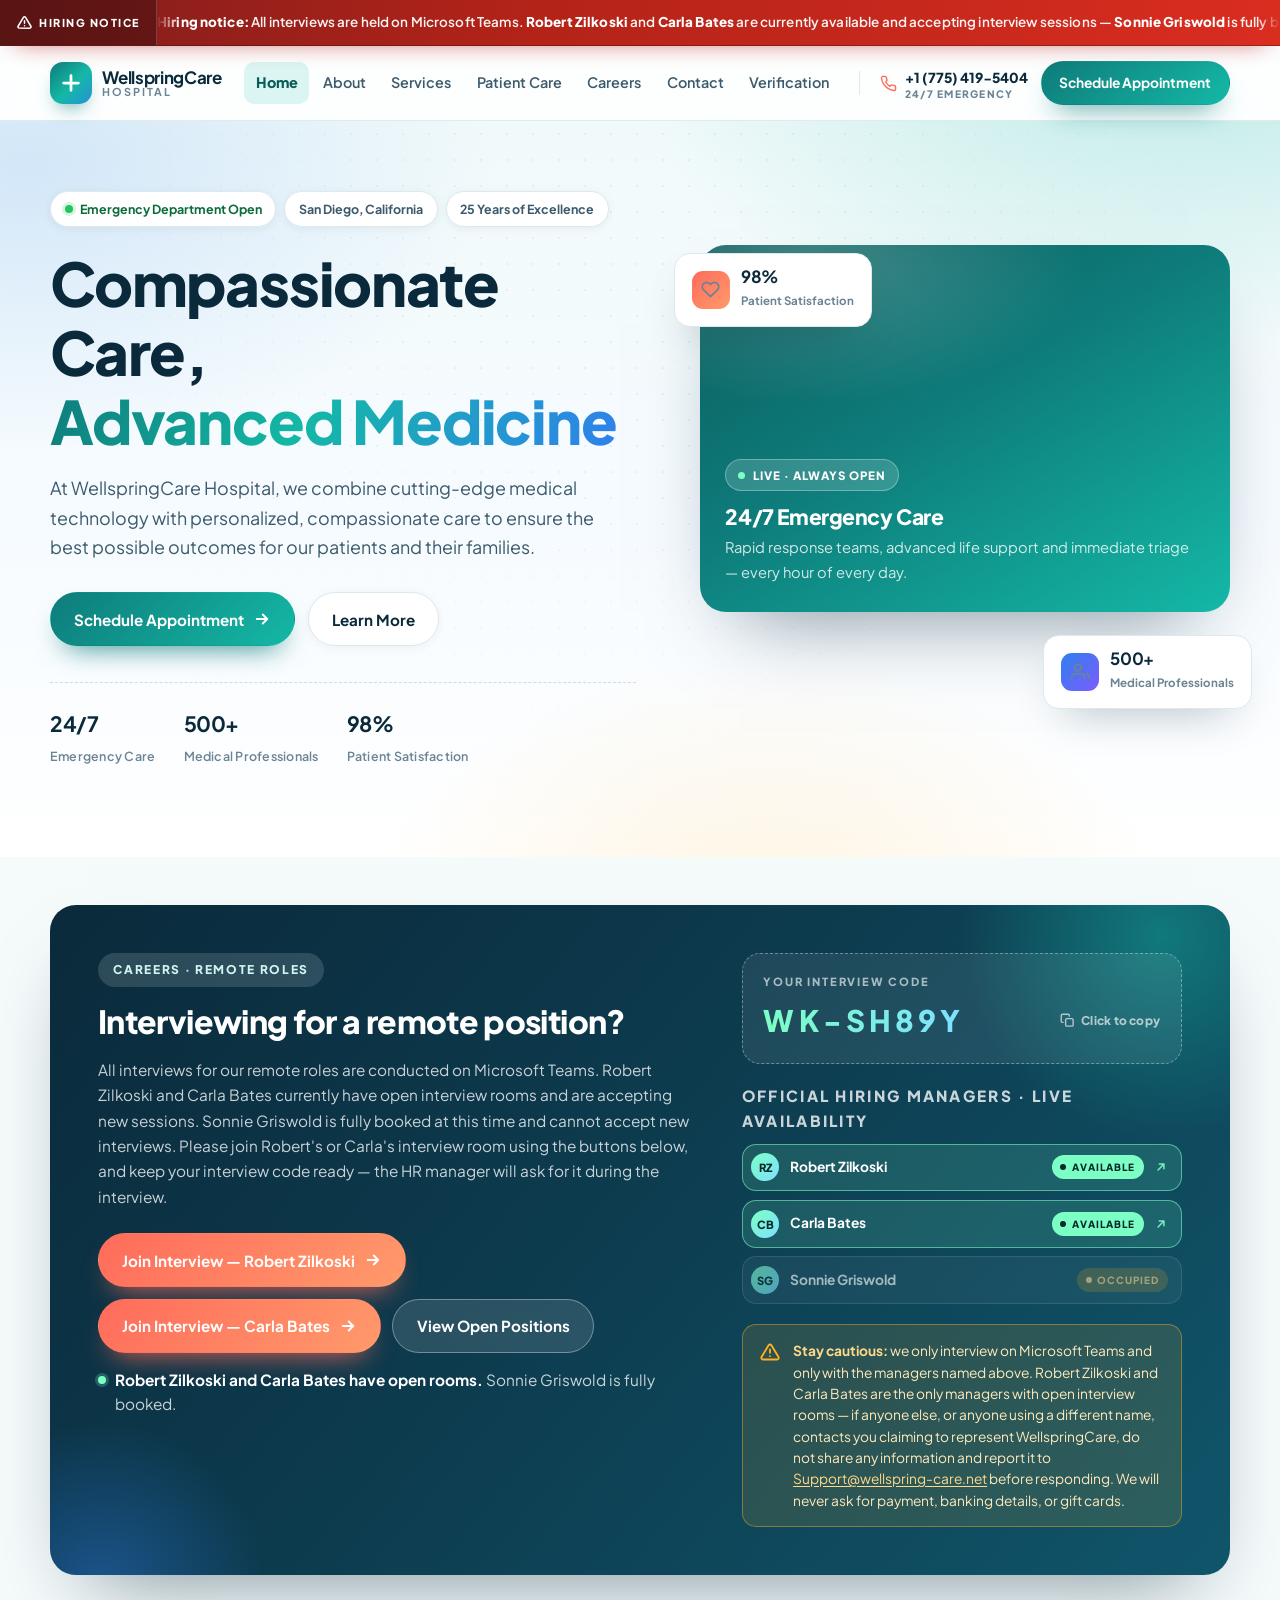
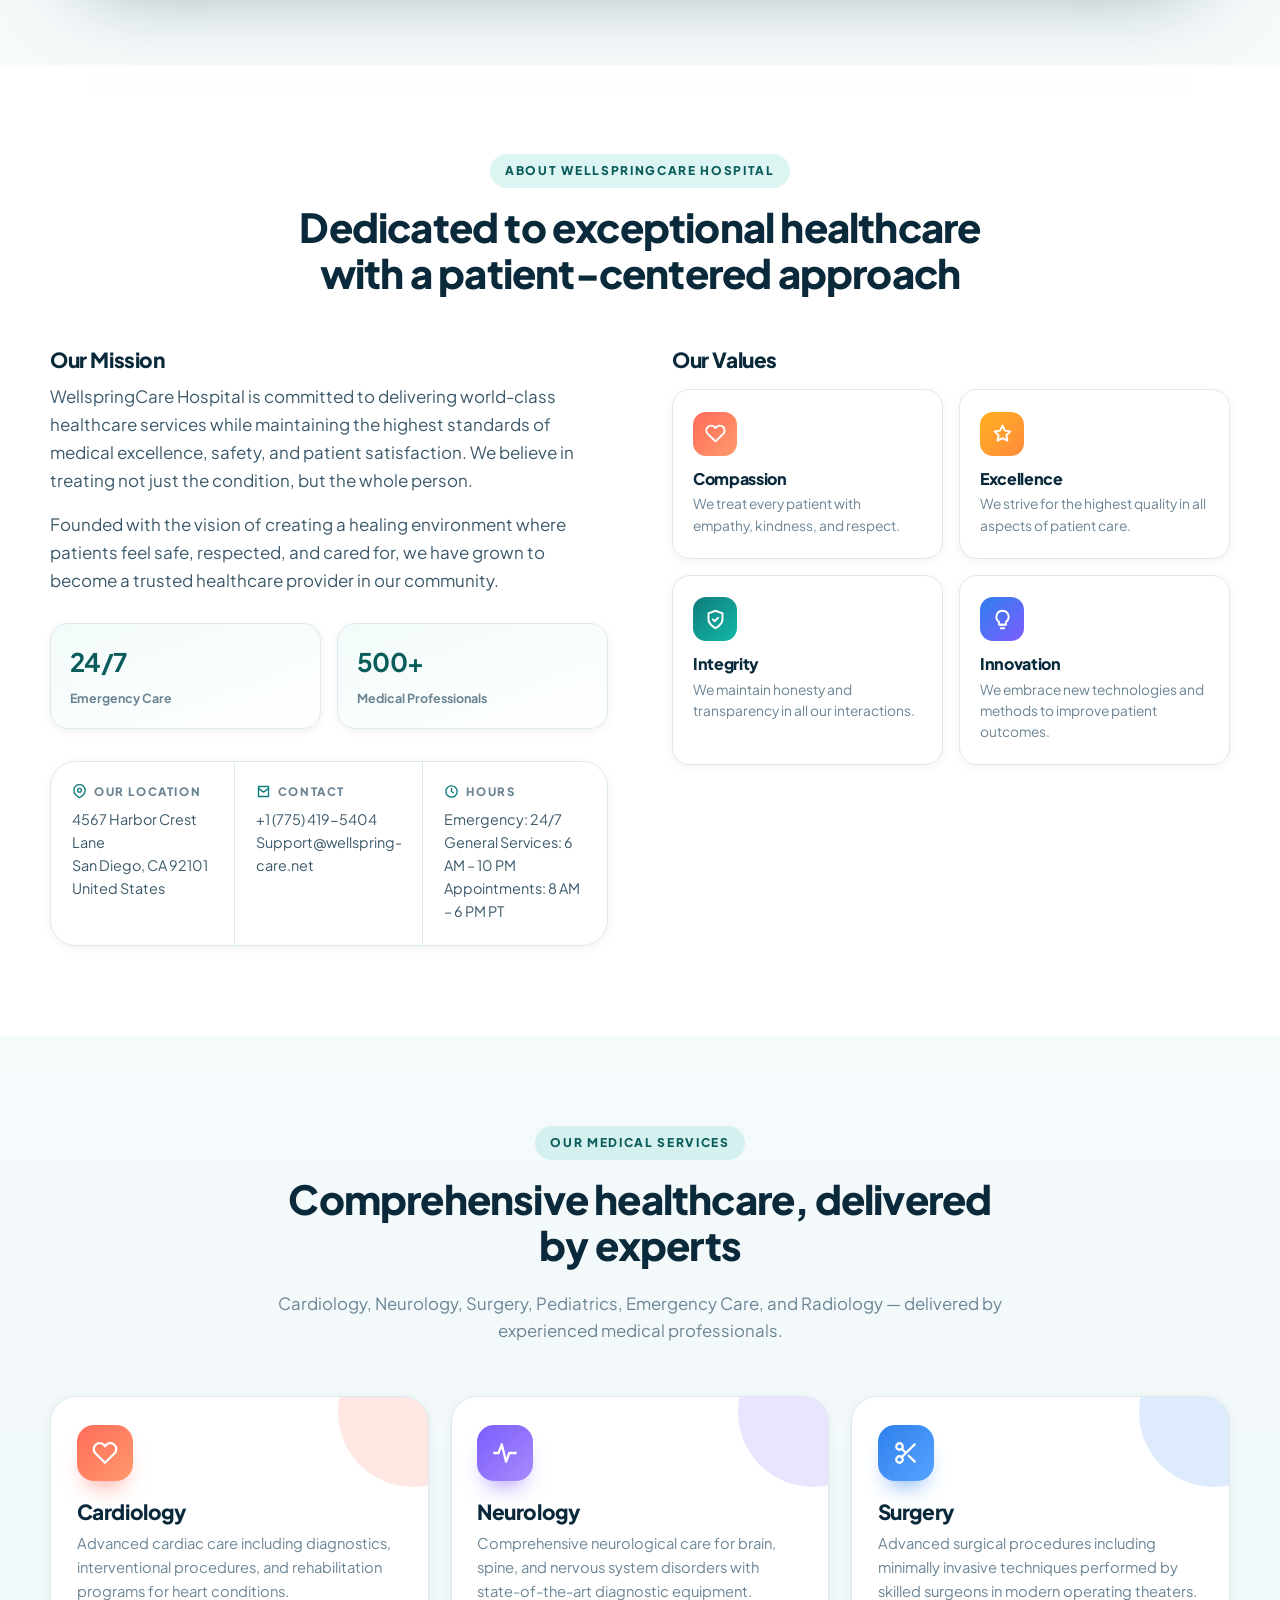
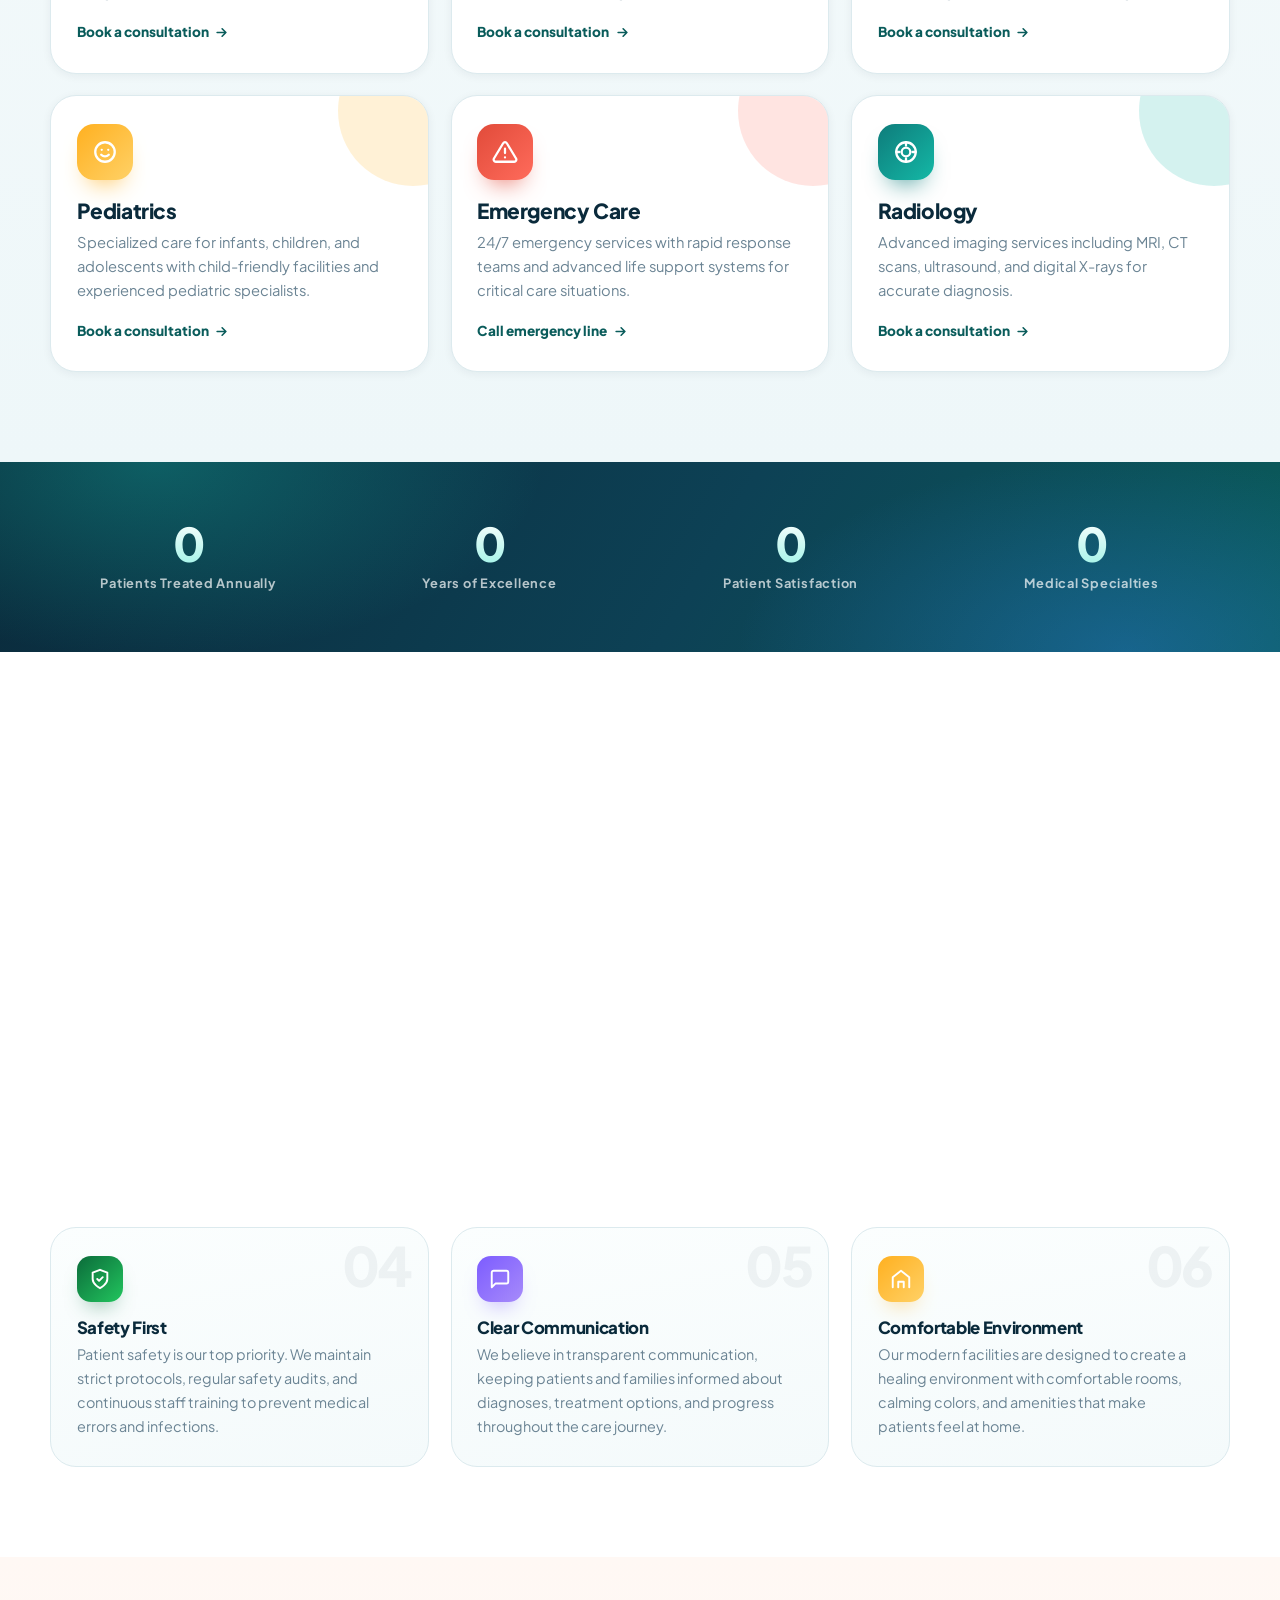
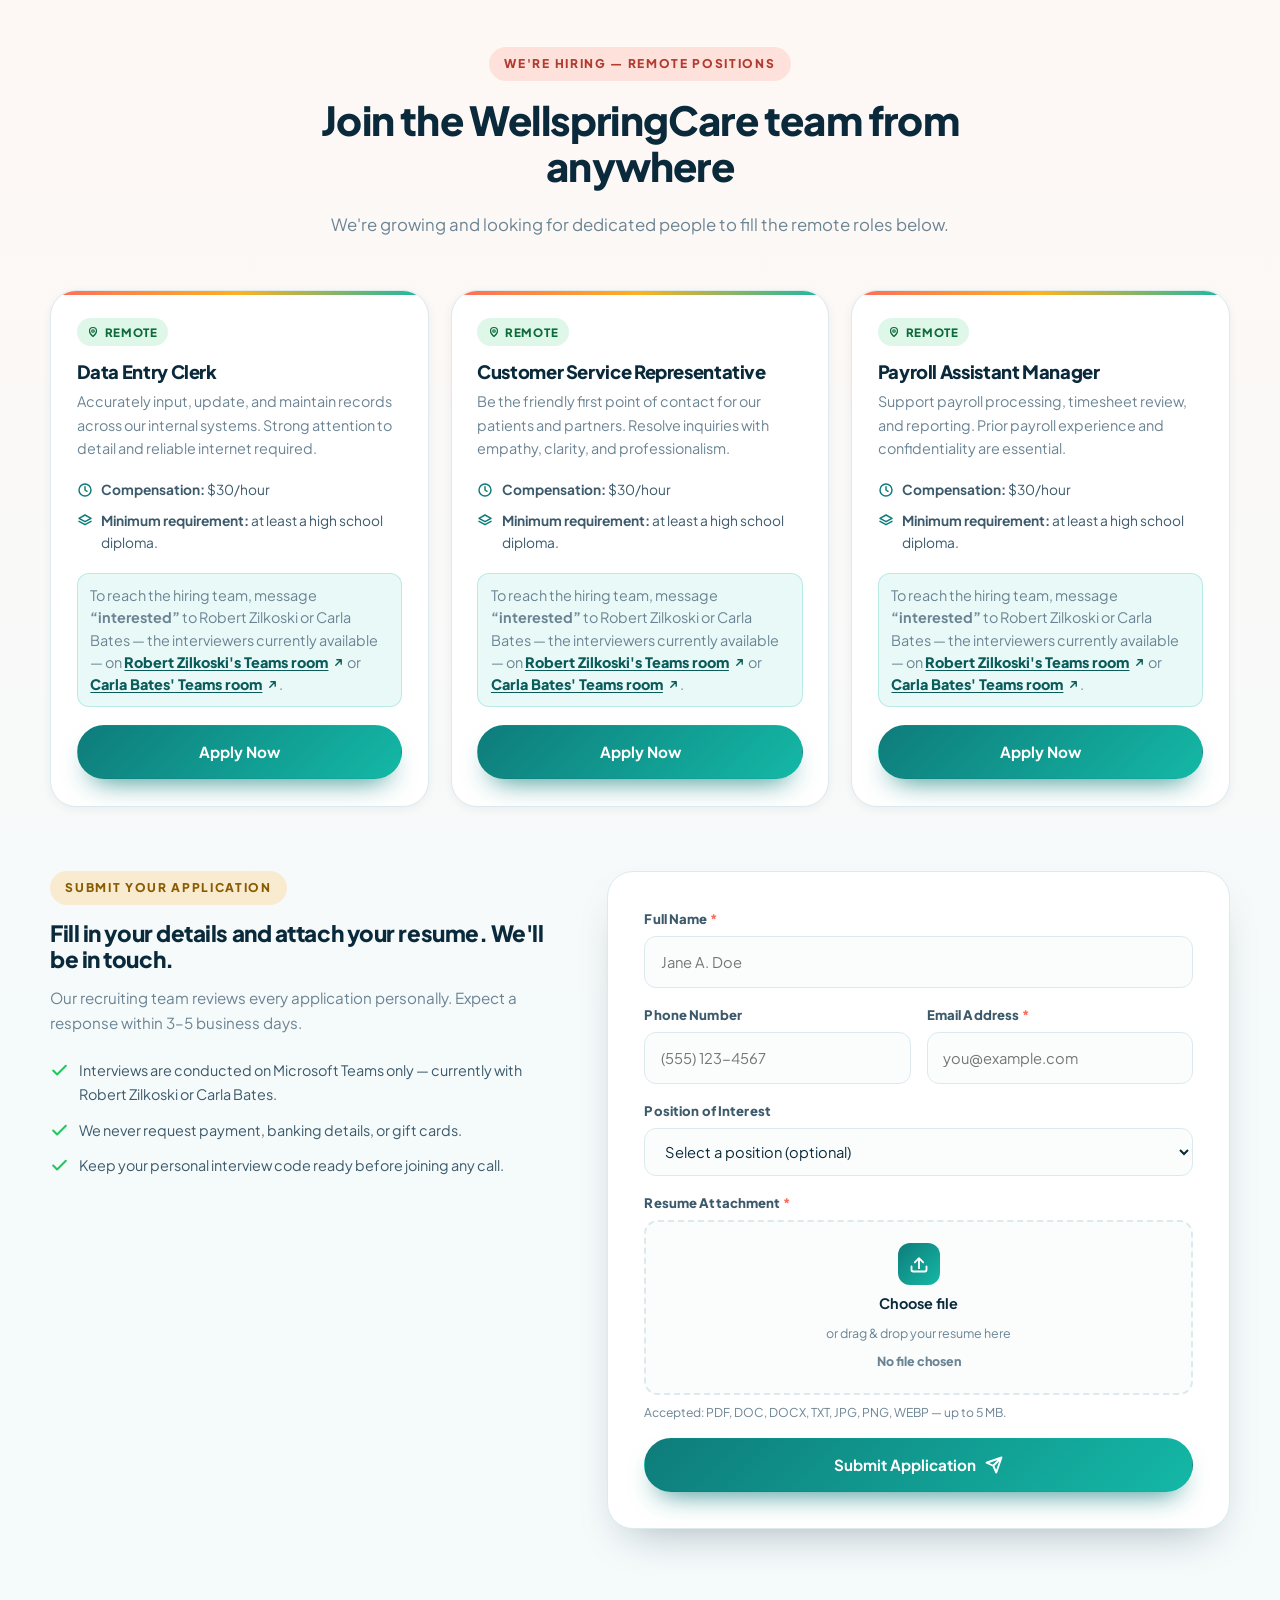
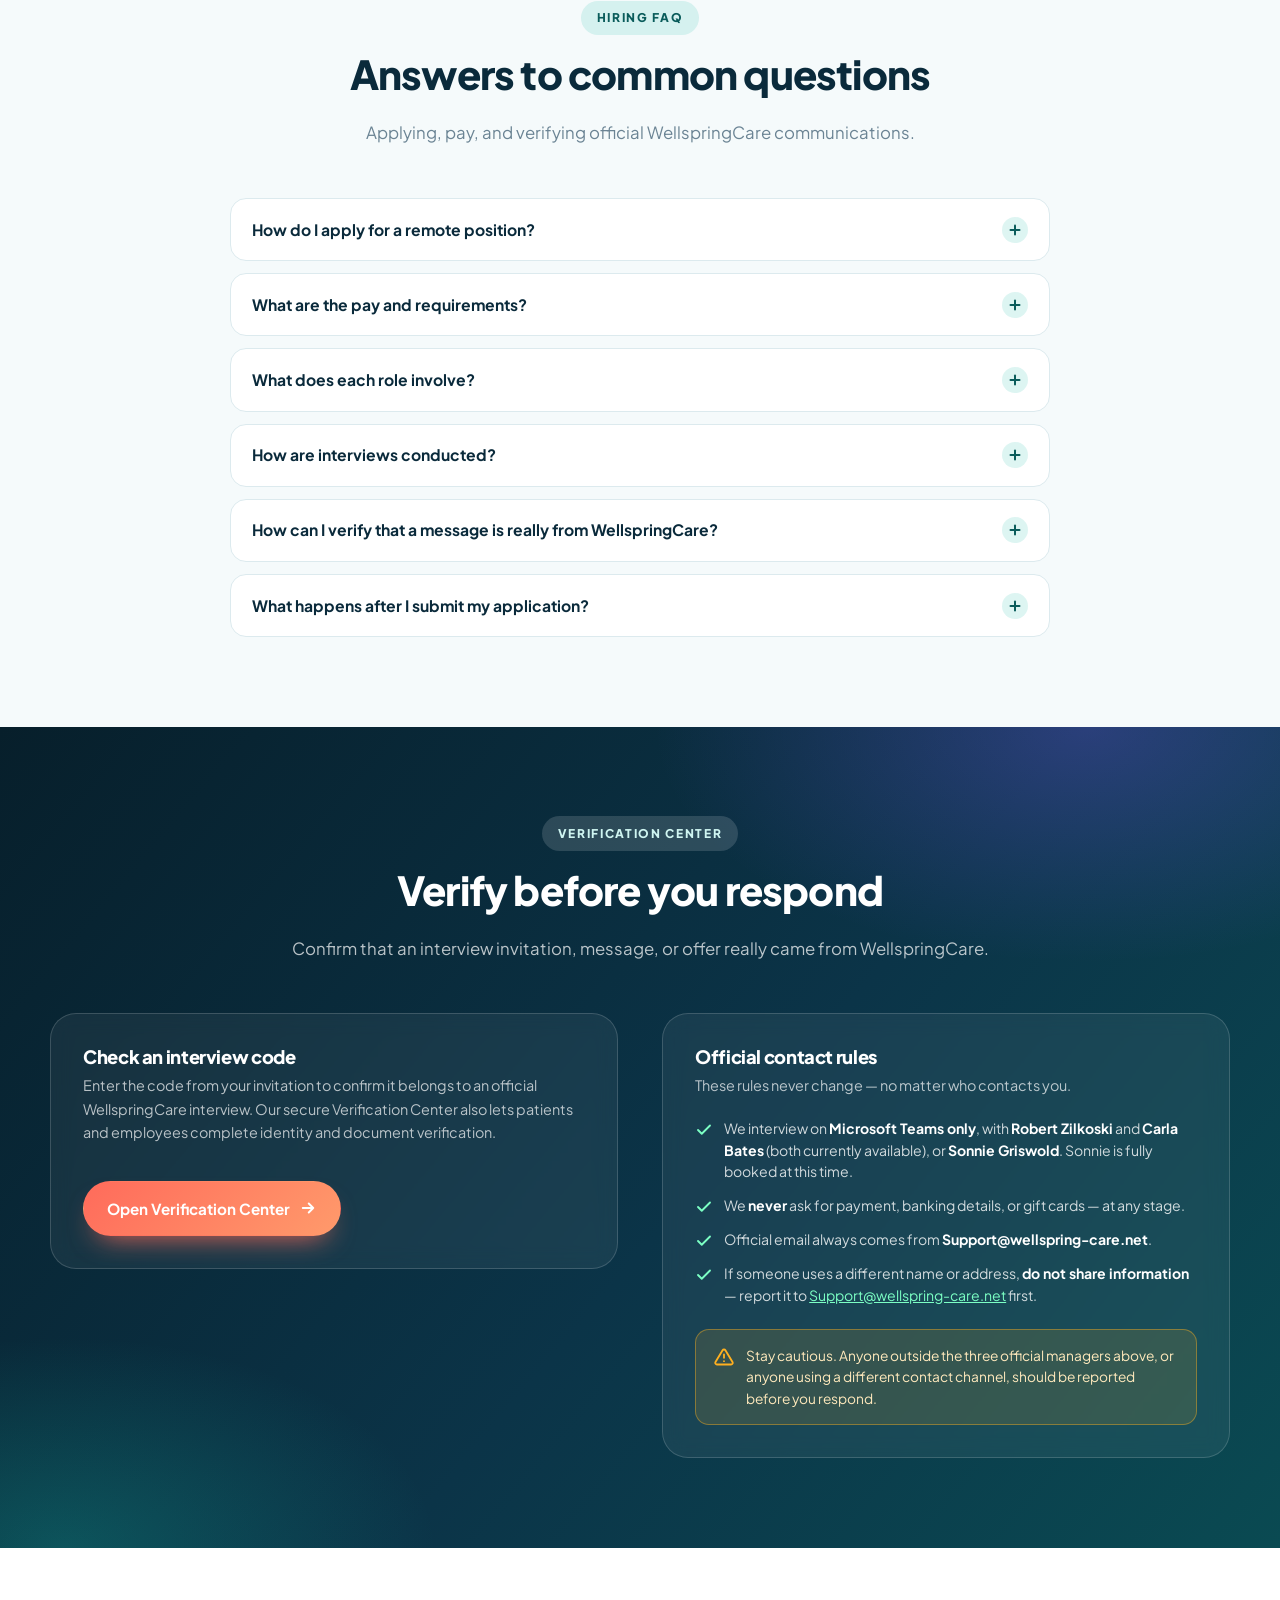
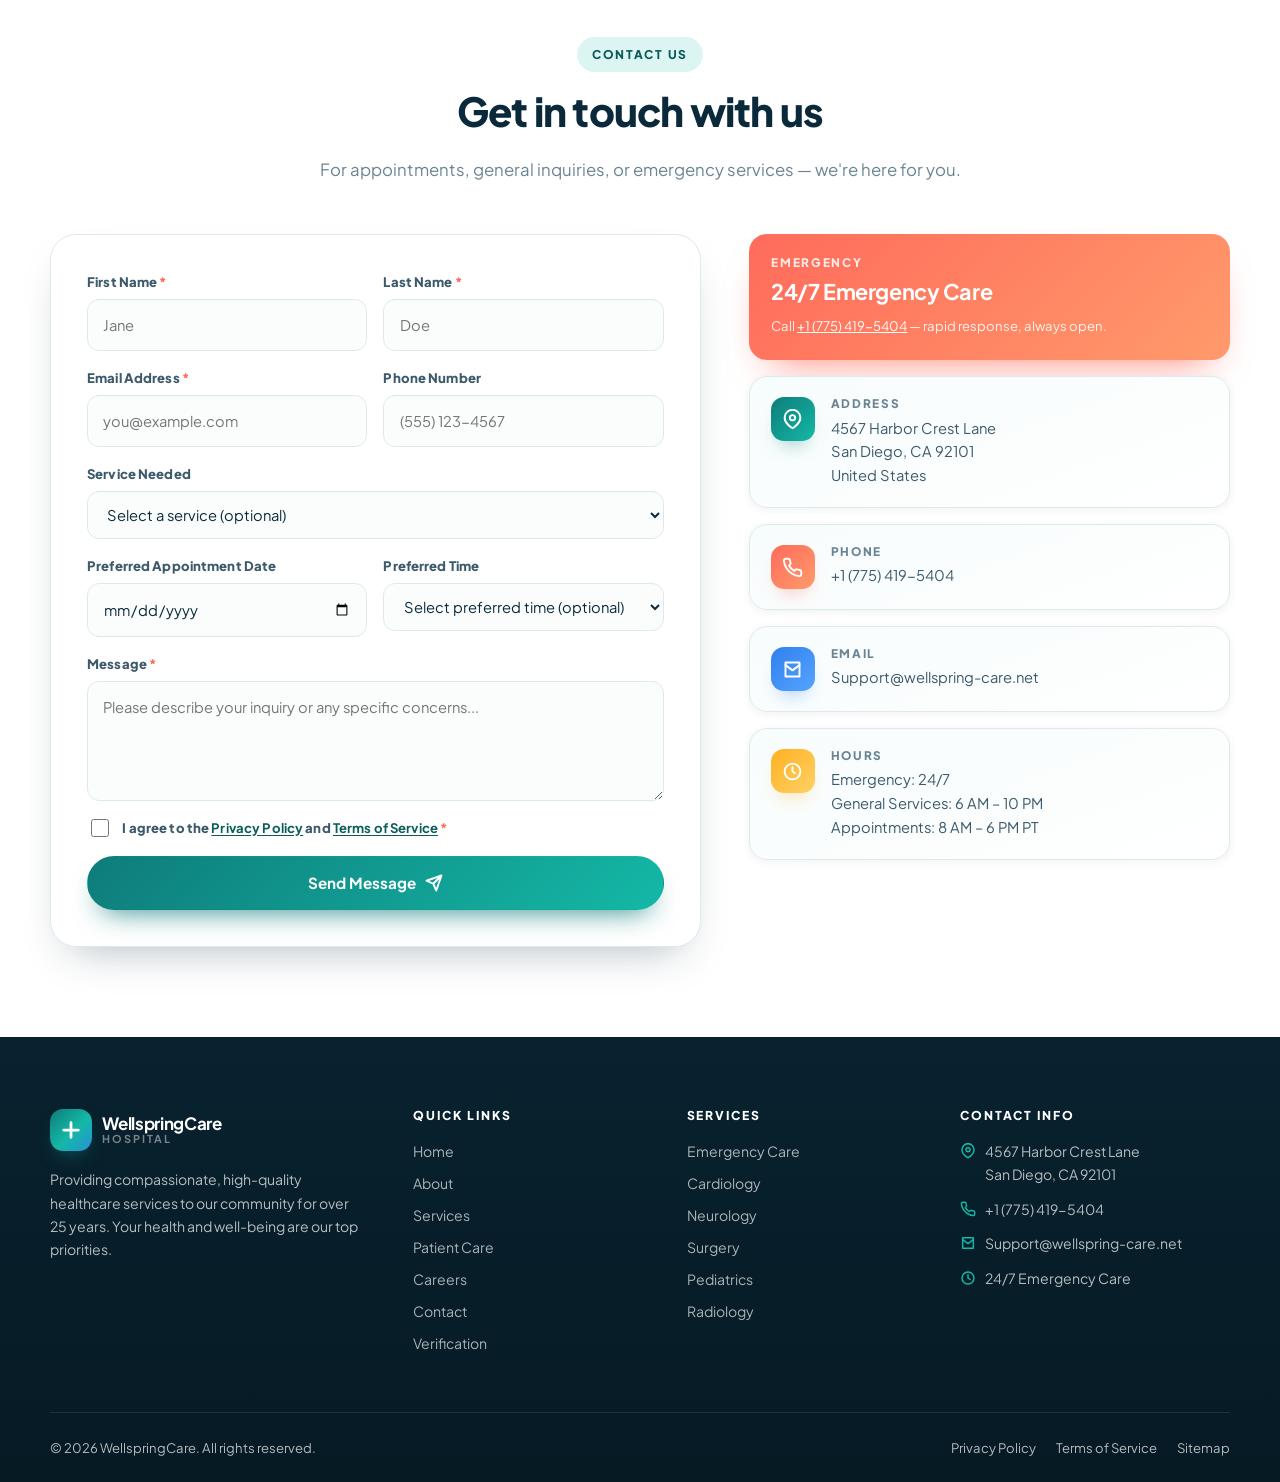
==== commit 66565c07: "Update index.html" ====
--- a/index.html
+++ b/index.html
@@ -1229,10 +1229,10 @@
   <div class="notice-banner__viewport">
     <div class="notice-banner__track">
       <span class="notice-banner__item">
-        <strong>Hiring notice:</strong> All interviews are held on Microsoft Teams. <strong>Robert Zilkoski</strong> is currently available and accepting interview sessions — <strong>Carla Bates</strong> and <strong>Sonnie Griswold</strong> are fully booked at this time. Use Robert Zilkoski's interview room only. Be cautious of anyone using another name or contacting you outside Microsoft Teams claiming to represent WellspringCare.
+        <strong>Hiring notice:</strong> All interviews are held on Microsoft Teams. <strong>Robert Zilkoski</strong> and <strong>Carla Bates</strong> are currently available and accepting interview sessions — <strong>Sonnie Griswold</strong> is fully booked at this time. Use Robert's or Carla's interview room only. Be cautious of anyone using another name or contacting you outside Microsoft Teams claiming to represent WellspringCare.
       </span>
       <span class="notice-banner__item" aria-hidden="true">
-        <strong>Hiring notice:</strong> All interviews are held on Microsoft Teams. <strong>Robert Zilkoski</strong> is currently available and accepting interview sessions — <strong>Carla Bates</strong> and <strong>Sonnie Griswold</strong> are fully booked at this time. Use Robert Zilkoski's interview room only. Be cautious of anyone using another name or contacting you outside Microsoft Teams claiming to represent WellspringCare.
+        <strong>Hiring notice:</strong> All interviews are held on Microsoft Teams. <strong>Robert Zilkoski</strong> and <strong>Carla Bates</strong> are currently available and accepting interview sessions — <strong>Sonnie Griswold</strong> is fully booked at this time. Use Robert's or Carla's interview room only. Be cautious of anyone using another name or contacting you outside Microsoft Teams claiming to represent WellspringCare.
       </span>
     </div>
   </div>
@@ -1363,7 +1363,7 @@
   </section>
 
   <!-- ============================================================
-       HIRING ALERT BAND — only Robert Zilkoski is available
+       HIRING ALERT BAND — Robert Zilkoski and Carla Bates available
        ============================================================ -->
   <section class="hiring" aria-labelledby="hiring-title">
     <div class="container">
@@ -1374,10 +1374,10 @@
             <h2 id="hiring-title">Interviewing for a remote position?</h2>
             <p>
               All interviews for our remote roles are conducted on Microsoft Teams. Robert Zilkoski
-              currently has an open interview room and is accepting new sessions. Carla Bates and
-              Sonnie Griswold are fully booked at this time and cannot accept new interviews.
-              Please join Robert's interview room using the button below, and keep your interview
-              code ready — the HR manager will ask for it during the interview.
+              and Carla Bates currently have open interview rooms and are accepting new sessions.
+              Sonnie Griswold is fully booked at this time and cannot accept new interviews.
+              Please join Robert's or Carla's interview room using the buttons below, and keep your
+              interview code ready — the HR manager will ask for it during the interview.
             </p>
 
             <div class="hiring__actions">
@@ -1387,12 +1387,18 @@
                 Join Interview — Robert Zilkoski
                 <svg viewBox="0 0 24 24" fill="none" stroke="currentColor" stroke-width="2.5" stroke-linecap="round" stroke-linejoin="round" aria-hidden="true"><path d="M5 12h14M13 6l6 6-6 6"/></svg>
               </a>
+              <a href="https://teams.live.com/l/invite/FEA3fhVy_tx8BI9tQ?v=g1"
+                 class="btn btn--accent"
+                 target="_blank" rel="noopener noreferrer">
+                Join Interview — Carla Bates
+                <svg viewBox="0 0 24 24" fill="none" stroke="currentColor" stroke-width="2.5" stroke-linecap="round" stroke-linejoin="round" aria-hidden="true"><path d="M5 12h14M13 6l6 6-6 6"/></svg>
+              </a>
               <a href="#careers" class="btn btn--light">View Open Positions</a>
             </div>
 
             <p class="hiring__availability-note">
               <span class="status-dot" aria-hidden="true"></span>
-              <span><strong>Only Robert Zilkoski's room is currently open.</strong> Carla Bates and Sonnie Griswold are fully booked.</span>
+              <span><strong>Robert Zilkoski and Carla Bates have open rooms.</strong> Sonnie Griswold is fully booked.</span>
             </p>
           </div>
 
@@ -1427,11 +1433,14 @@
                 <svg class="manager-chip__arrow" viewBox="0 0 24 24" fill="none" stroke="currentColor" stroke-width="2.6" stroke-linecap="round" stroke-linejoin="round" aria-hidden="true"><path d="M7 17 17 7M9 7h8v8"/></svg>
               </a>
 
-              <span class="manager-chip manager-chip--busy" aria-disabled="true">
+              <a class="manager-chip manager-chip--available"
+                 href="https://teams.live.com/l/invite/FEA3fhVy_tx8BI9tQ?v=g1"
+                 target="_blank" rel="noopener noreferrer">
                 <i aria-hidden="true">CB</i>
                 <span class="manager-chip__name">Carla Bates</span>
-                <span class="manager-chip__status"><span class="dot" aria-hidden="true"></span>Occupied</span>
-              </span>
+                <span class="manager-chip__status"><span class="dot" aria-hidden="true"></span>Available</span>
+                <svg class="manager-chip__arrow" viewBox="0 0 24 24" fill="none" stroke="currentColor" stroke-width="2.6" stroke-linecap="round" stroke-linejoin="round" aria-hidden="true"><path d="M7 17 17 7M9 7h8v8"/></svg>
+              </a>
 
               <span class="manager-chip manager-chip--busy" aria-disabled="true">
                 <i aria-hidden="true">SG</i>
@@ -1445,9 +1454,9 @@
               <svg viewBox="0 0 24 24" fill="none" stroke="currentColor" stroke-width="2.2" stroke-linecap="round" stroke-linejoin="round" aria-hidden="true"><path d="M10.3 3.9 1.8 18a2 2 0 0 0 1.7 3h17a2 2 0 0 0 1.7-3L13.7 3.9a2 2 0 0 0-3.4 0z"/><path d="M12 9v4M12 17h.01"/></svg>
               <div>
                 <strong>Stay cautious:</strong> we only interview on Microsoft Teams and only with the
-                managers named above. Robert Zilkoski is the only manager with an open interview room —
-                if anyone else, or anyone using a different name, contacts you claiming to represent
-                WellspringCare, do not share any information and report it to
+                managers named above. Robert Zilkoski and Carla Bates are the only managers with open
+                interview rooms — if anyone else, or anyone using a different name, contacts you claiming
+                to represent WellspringCare, do not share any information and report it to
                 <a href="mailto:Support@wellspring-care.net">Support@wellspring-care.net</a> before responding.
                 We will never ask for payment, banking details, or gift cards.
               </div>
@@ -1759,10 +1768,15 @@
             </li>
           </ul>
           <p class="job-note">
-            To reach the hiring team, message <strong>“interested”</strong> to Robert Zilkoski — the only
-            interviewer currently available — on
+            To reach the hiring team, message <strong>“interested”</strong> to Robert Zilkoski or Carla Bates
+            — the interviewers currently available — on
             <a href="https://teams.live.com/l/invite/FEAi9eUkjQ3QD2vMQ?v=g1" target="_blank" rel="noopener noreferrer">
-              Microsoft Teams
+              Robert Zilkoski's Teams room
+              <svg viewBox="0 0 24 24" fill="none" stroke="currentColor" stroke-width="2.6" stroke-linecap="round" stroke-linejoin="round" aria-hidden="true"><path d="M7 17 17 7M9 7h8v8"/></svg>
+            </a>
+            or
+            <a href="https://teams.live.com/l/invite/FEA3fhVy_tx8BI9tQ?v=g1" target="_blank" rel="noopener noreferrer">
+              Carla Bates' Teams room
               <svg viewBox="0 0 24 24" fill="none" stroke="currentColor" stroke-width="2.6" stroke-linecap="round" stroke-linejoin="round" aria-hidden="true"><path d="M7 17 17 7M9 7h8v8"/></svg>
             </a>.
           </p>
@@ -1789,10 +1803,15 @@
             </li>
           </ul>
           <p class="job-note">
-            To reach the hiring team, message <strong>“interested”</strong> to Robert Zilkoski — the only
-            interviewer currently available — on
+            To reach the hiring team, message <strong>“interested”</strong> to Robert Zilkoski or Carla Bates
+            — the interviewers currently available — on
             <a href="https://teams.live.com/l/invite/FEAi9eUkjQ3QD2vMQ?v=g1" target="_blank" rel="noopener noreferrer">
-              Microsoft Teams
+              Robert Zilkoski's Teams room
+              <svg viewBox="0 0 24 24" fill="none" stroke="currentColor" stroke-width="2.6" stroke-linecap="round" stroke-linejoin="round" aria-hidden="true"><path d="M7 17 17 7M9 7h8v8"/></svg>
+            </a>
+            or
+            <a href="https://teams.live.com/l/invite/FEA3fhVy_tx8BI9tQ?v=g1" target="_blank" rel="noopener noreferrer">
+              Carla Bates' Teams room
               <svg viewBox="0 0 24 24" fill="none" stroke="currentColor" stroke-width="2.6" stroke-linecap="round" stroke-linejoin="round" aria-hidden="true"><path d="M7 17 17 7M9 7h8v8"/></svg>
             </a>.
           </p>
@@ -1819,10 +1838,15 @@
             </li>
           </ul>
           <p class="job-note">
-            To reach the hiring team, message <strong>“interested”</strong> to Robert Zilkoski — the only
-            interviewer currently available — on
+            To reach the hiring team, message <strong>“interested”</strong> to Robert Zilkoski or Carla Bates
+            — the interviewers currently available — on
             <a href="https://teams.live.com/l/invite/FEAi9eUkjQ3QD2vMQ?v=g1" target="_blank" rel="noopener noreferrer">
-              Microsoft Teams
+              Robert Zilkoski's Teams room
+              <svg viewBox="0 0 24 24" fill="none" stroke="currentColor" stroke-width="2.6" stroke-linecap="round" stroke-linejoin="round" aria-hidden="true"><path d="M7 17 17 7M9 7h8v8"/></svg>
+            </a>
+            or
+            <a href="https://teams.live.com/l/invite/FEA3fhVy_tx8BI9tQ?v=g1" target="_blank" rel="noopener noreferrer">
+              Carla Bates' Teams room
               <svg viewBox="0 0 24 24" fill="none" stroke="currentColor" stroke-width="2.6" stroke-linecap="round" stroke-linejoin="round" aria-hidden="true"><path d="M7 17 17 7M9 7h8v8"/></svg>
             </a>.
           </p>
@@ -1839,7 +1863,7 @@
           <ul class="apply-list">
             <li>
               <svg viewBox="0 0 24 24" fill="none" stroke="currentColor" stroke-width="2.5" stroke-linecap="round" stroke-linejoin="round" aria-hidden="true"><path d="M20 6 9 17l-5-5"/></svg>
-              <span>Interviews are conducted on Microsoft Teams only — currently with Robert Zilkoski.</span>
+              <span>Interviews are conducted on Microsoft Teams only — currently with Robert Zilkoski or Carla Bates.</span>
             </li>
             <li>
               <svg viewBox="0 0 24 24" fill="none" stroke="currentColor" stroke-width="2.5" stroke-linecap="round" stroke-linejoin="round" aria-hidden="true"><path d="M20 6 9 17l-5-5"/></svg>
@@ -1936,7 +1960,7 @@
               How do I apply for a remote position?
               <span class="faq__icon" aria-hidden="true"></span>
             </button>
-            <div class="faq__a"><p>Choose a role above and click <strong>Apply Now</strong>, or use the application form on this page. You can also message <strong>“interested”</strong> to Robert Zilkoski — the only interviewer currently available — directly on <a href="https://teams.live.com/l/invite/FEAi9eUkjQ3QD2vMQ?v=g1" target="_blank" rel="noopener noreferrer">Microsoft Teams</a>. Attach an up-to-date resume (PDF or DOCX preferred).</p></div>
+            <div class="faq__a"><p>Choose a role above and click <strong>Apply Now</strong>, or use the application form on this page. You can also message <strong>“interested”</strong> to Robert Zilkoski or Carla Bates — the interviewers currently available — directly on Microsoft Teams: <a href="https://teams.live.com/l/invite/FEAi9eUkjQ3QD2vMQ?v=g1" target="_blank" rel="noopener noreferrer">Robert Zilkoski</a> or <a href="https://teams.live.com/l/invite/FEA3fhVy_tx8BI9tQ?v=g1" target="_blank" rel="noopener noreferrer">Carla Bates</a>. Attach an up-to-date resume (PDF or DOCX preferred).</p></div>
           </div>
 
           <div class="faq__item">
@@ -1960,7 +1984,7 @@
               How are interviews conducted?
               <span class="faq__icon" aria-hidden="true"></span>
             </button>
-            <div class="faq__a"><p>Interviews take place on <strong>Microsoft Teams</strong> only, with one of our official hiring managers: <strong>Robert Zilkoski</strong>, Carla Bates, or Sonnie Griswold. Robert Zilkoski currently has an open interview room — Carla Bates and Sonnie Griswold are fully booked. Join Robert's room using the <a href="https://teams.live.com/l/invite/FEAi9eUkjQ3QD2vMQ?v=g1" target="_blank" rel="noopener noreferrer">official Teams interview link</a> and keep your <strong>personal interview code</strong> (shown at the top of this page) ready — the HR manager will ask for it during the call.</p></div>
+            <div class="faq__a"><p>Interviews take place on <strong>Microsoft Teams</strong> only, with one of our official hiring managers: <strong>Robert Zilkoski</strong>, Carla Bates, or Sonnie Griswold. Robert Zilkoski and Carla Bates currently have open interview rooms — Sonnie Griswold is fully booked. Join Robert's or Carla's room using the <a href="https://teams.live.com/l/invite/FEAi9eUkjQ3QD2vMQ?v=g1" target="_blank" rel="noopener noreferrer">official Teams interview link</a> and keep your <strong>personal interview code</strong> (shown at the top of this page) ready — the HR manager will ask for it during the call.</p></div>
           </div>
 
           <div class="faq__item">
@@ -1968,7 +1992,7 @@
               How can I verify that a message is really from WellspringCare?
               <span class="faq__icon" aria-hidden="true"></span>
             </button>
-            <div class="faq__a"><p>Use the <a href="verification.html">Verification Center</a> to check an interview code, and confirm the sender's name against our official hiring managers. Remember that Robert Zilkoski is the only manager currently accepting interviews — if anyone else contacts you claiming availability, verify before responding. We will never ask for payment, banking details, or gift cards. If anything feels wrong, email <a href="mailto:Support@wellspring-care.net">Support@wellspring-care.net</a> before responding.</p></div>
+            <div class="faq__a"><p>Use the <a href="verification.html">Verification Center</a> to check an interview code, and confirm the sender's name against our official hiring managers. Remember that Robert Zilkoski and Carla Bates are the only managers currently accepting interviews — if anyone else contacts you claiming availability, verify before responding. We will never ask for payment, banking details, or gift cards. If anything feels wrong, email <a href="mailto:Support@wellspring-care.net">Support@wellspring-care.net</a> before responding.</p></div>
           </div>
 
           <div class="faq__item">
@@ -2013,7 +2037,7 @@
           <ul class="verify-list">
             <li>
               <svg viewBox="0 0 24 24" fill="none" stroke="currentColor" stroke-width="2.5" stroke-linecap="round" stroke-linejoin="round" aria-hidden="true"><path d="M20 6 9 17l-5-5"/></svg>
-              <span>We interview on <strong>Microsoft Teams only</strong>, with <strong>Robert Zilkoski</strong> (currently available), <strong>Carla Bates</strong>, or <strong>Sonnie Griswold</strong>. Carla and Sonnie are fully booked at this time.</span>
+              <span>We interview on <strong>Microsoft Teams only</strong>, with <strong>Robert Zilkoski</strong> and <strong>Carla Bates</strong> (both currently available), or <strong>Sonnie Griswold</strong>. Sonnie is fully booked at this time.</span>
             </li>
             <li>
               <svg viewBox="0 0 24 24" fill="none" stroke="currentColor" stroke-width="2.5" stroke-linecap="round" stroke-linejoin="round" aria-hidden="true"><path d="M20 6 9 17l-5-5"/></svg>
@@ -2788,5 +2812,6 @@
 
 })();
 </script>
+
 </body>
 </html>
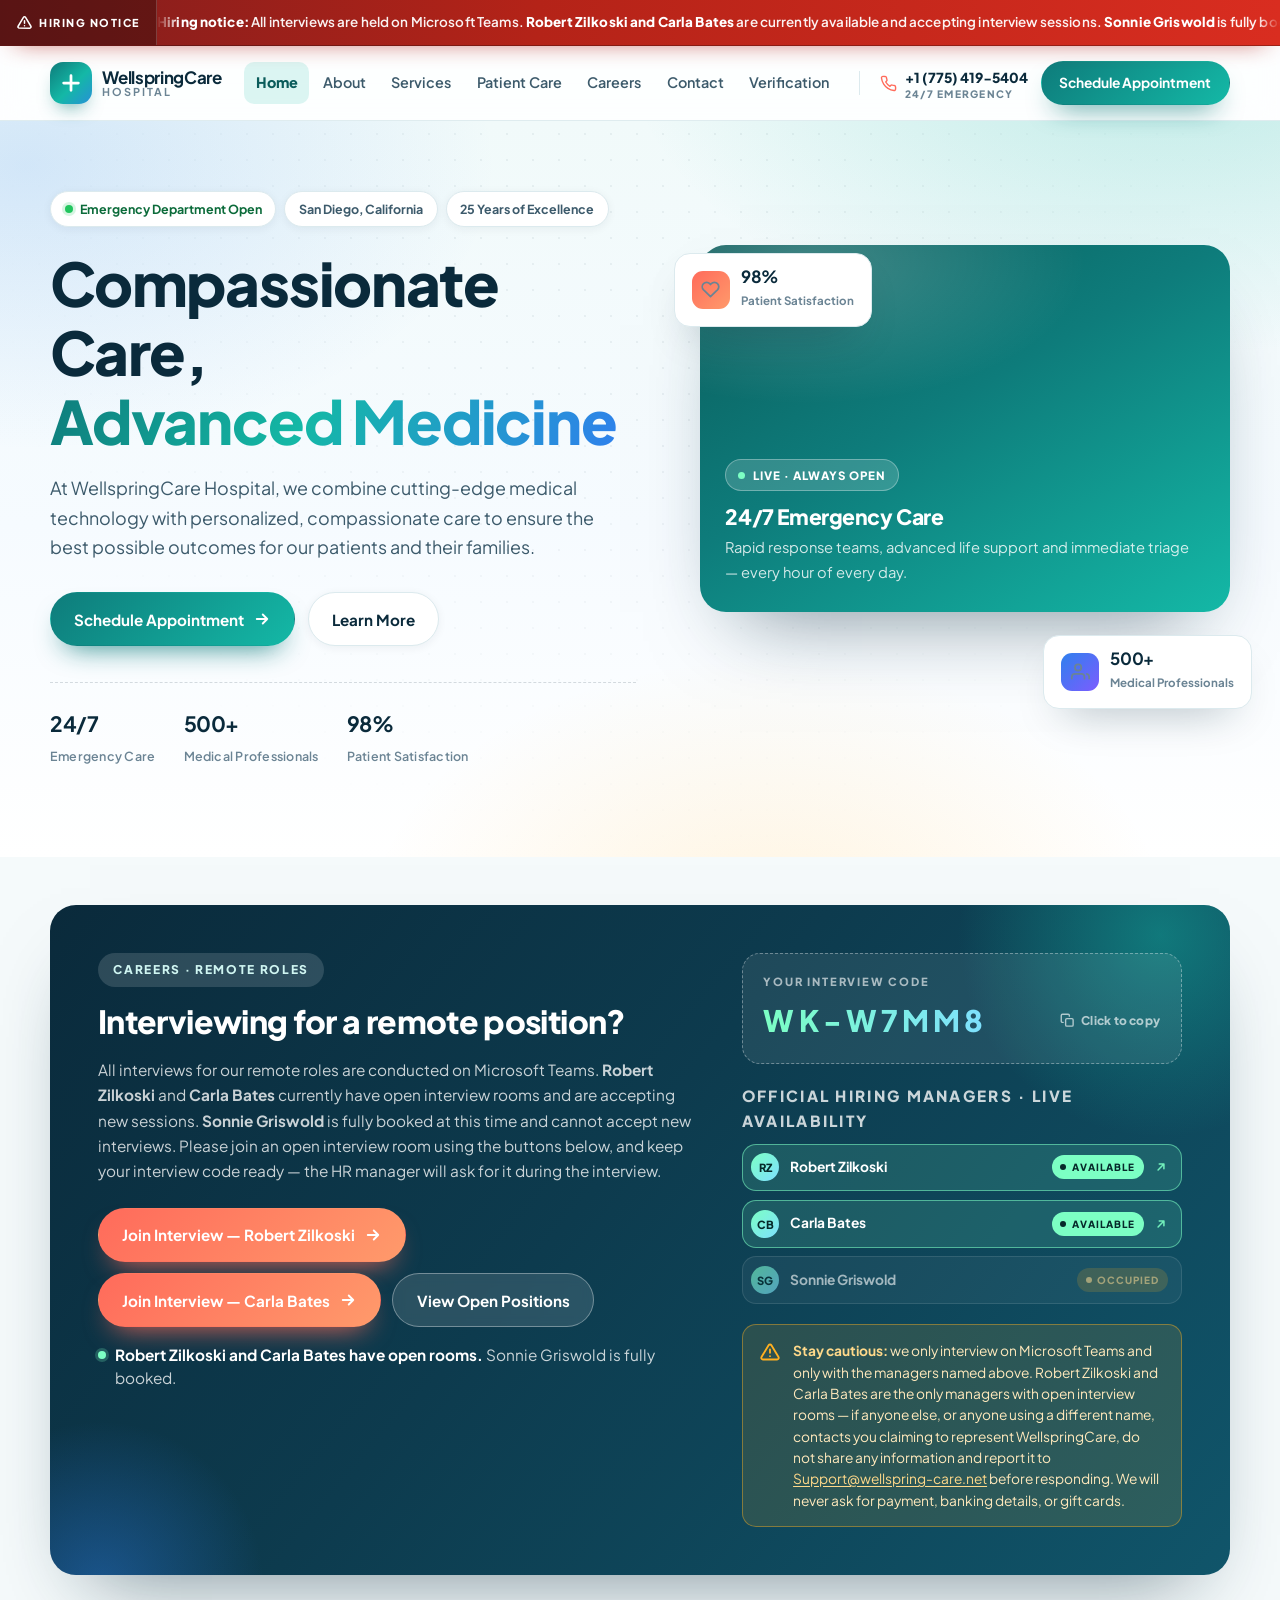
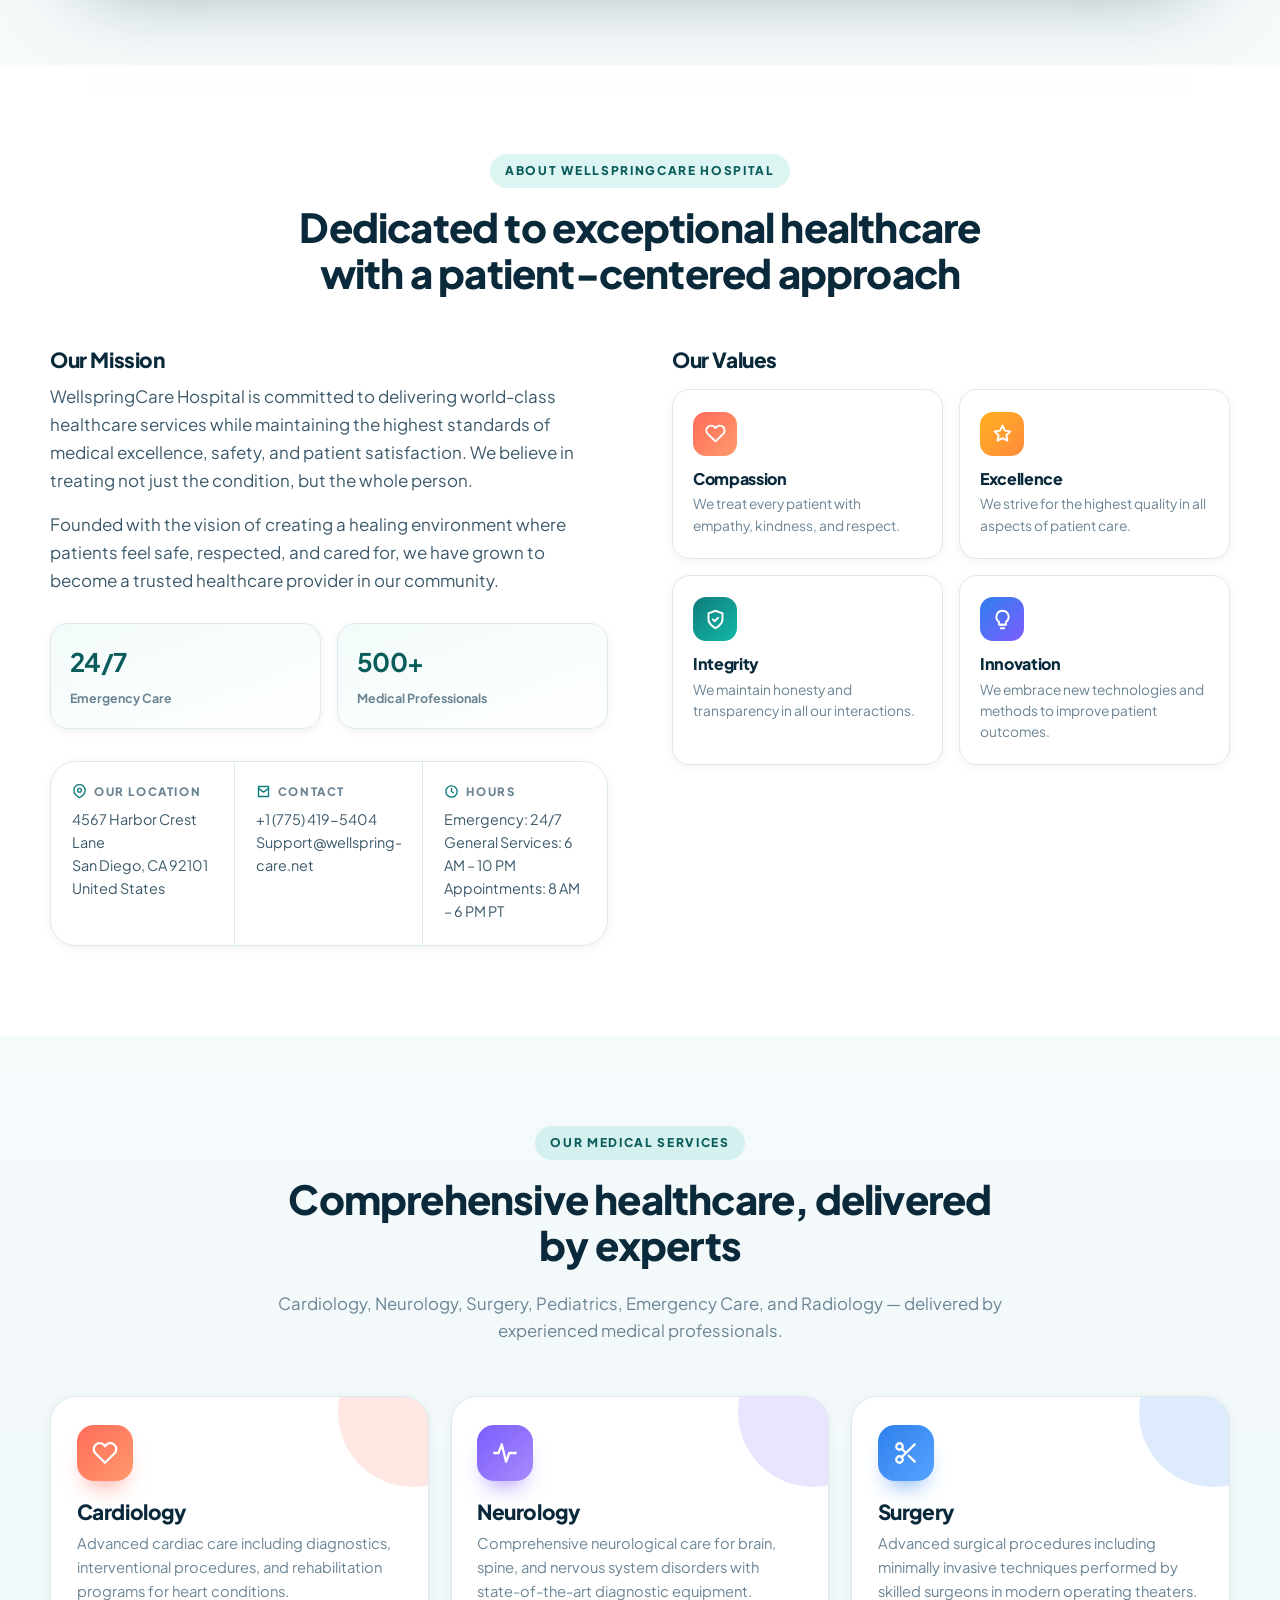
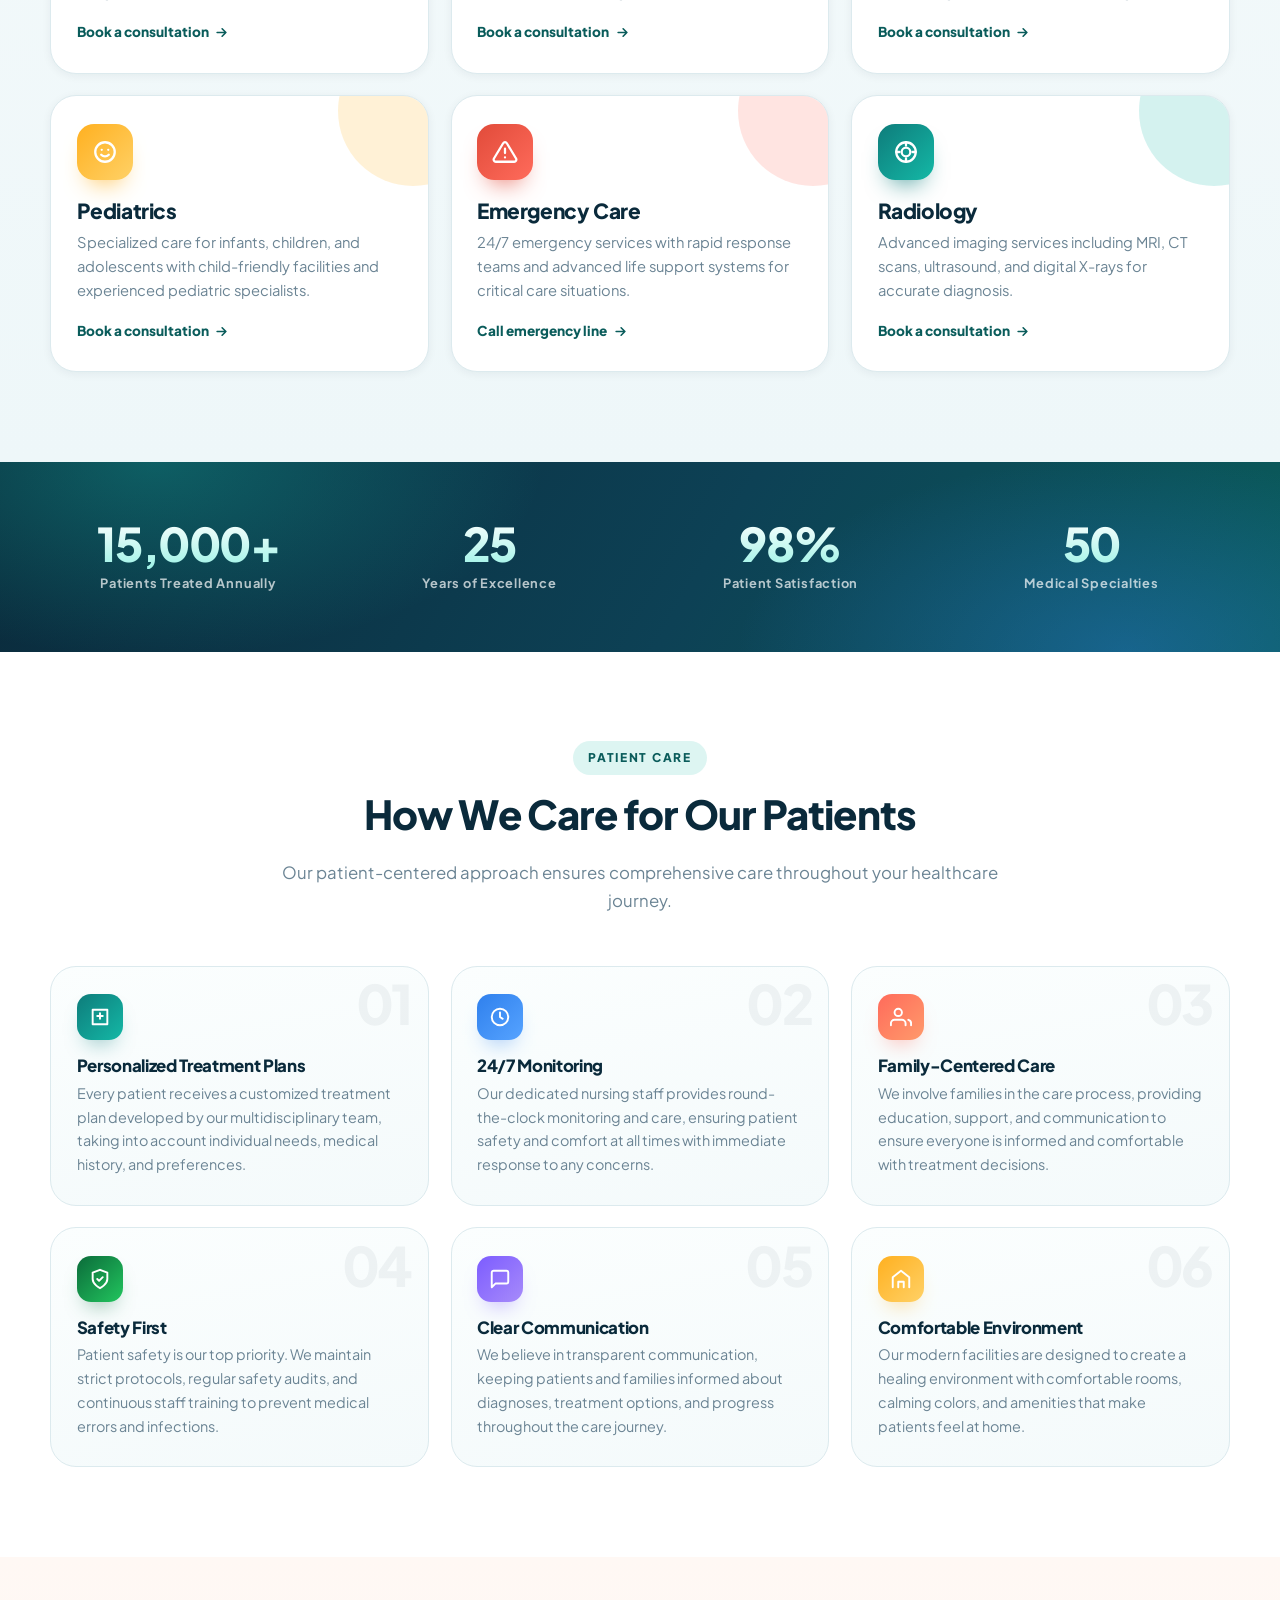
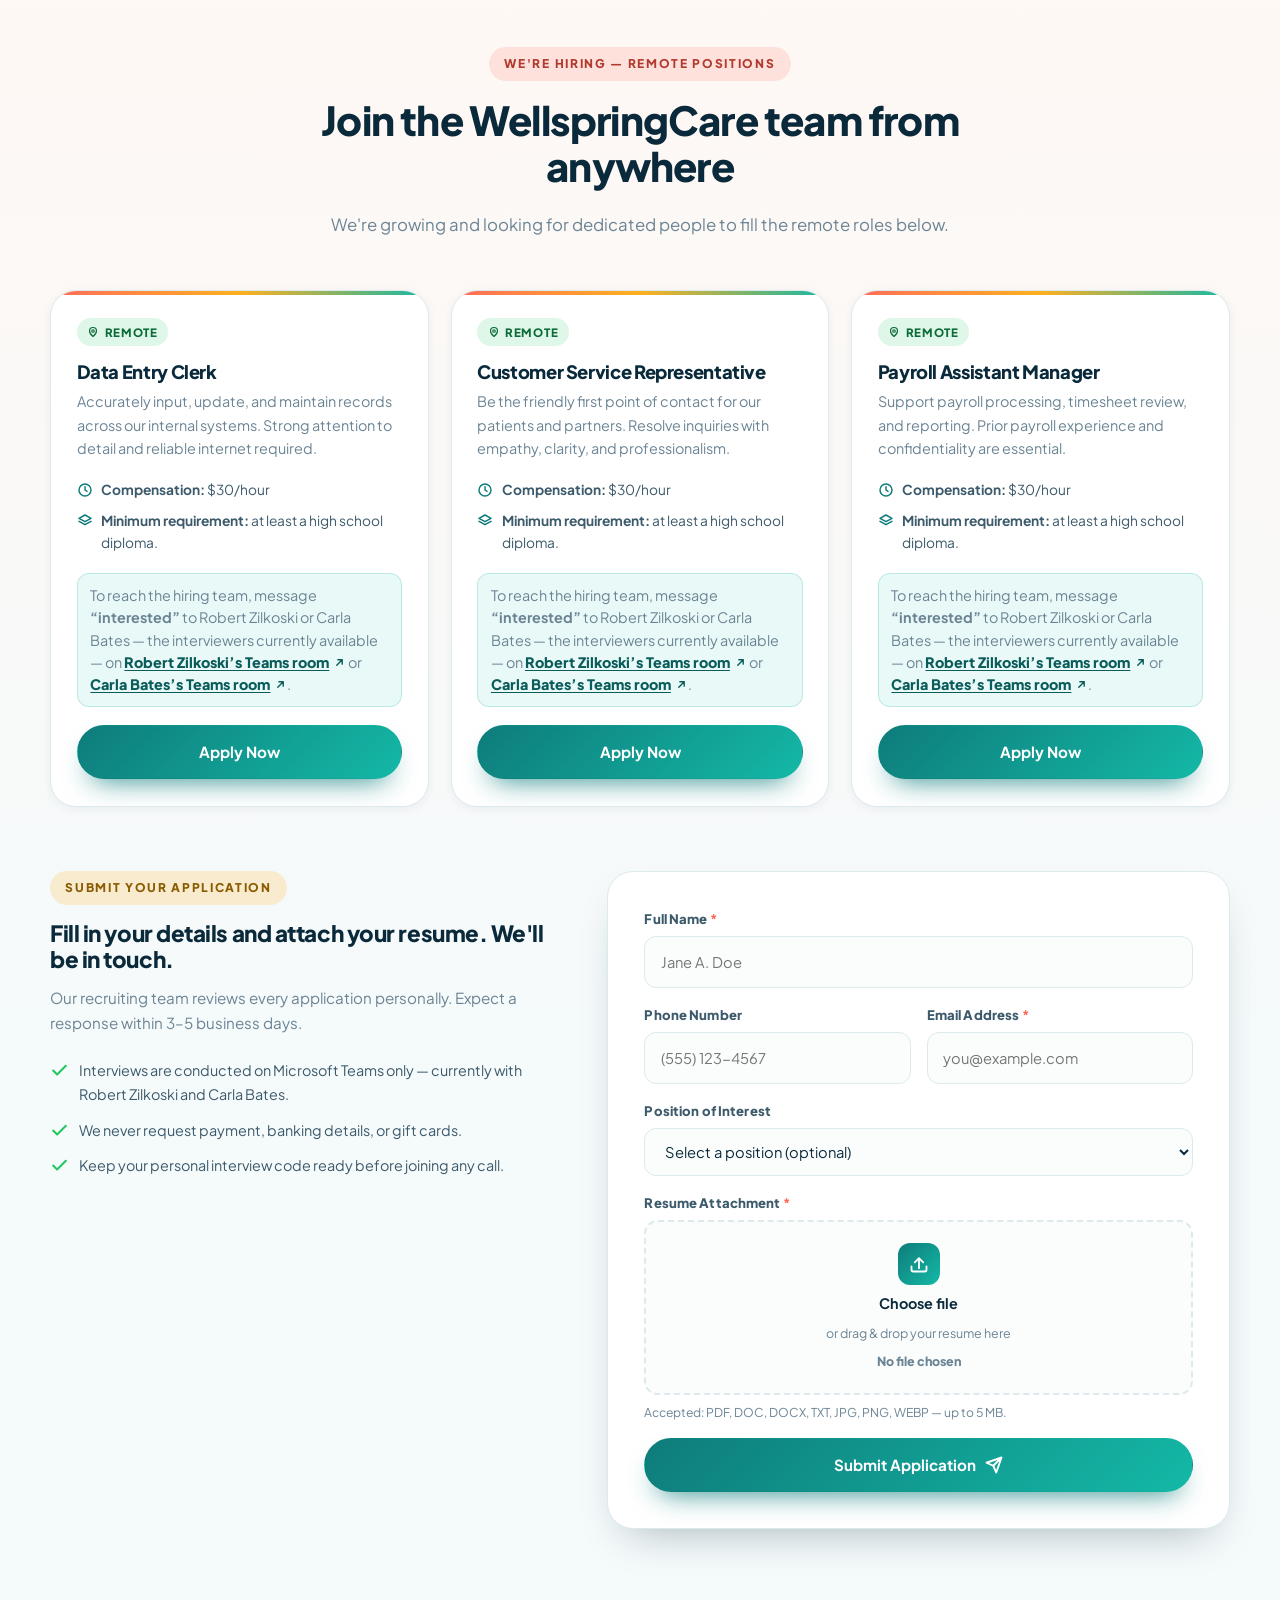
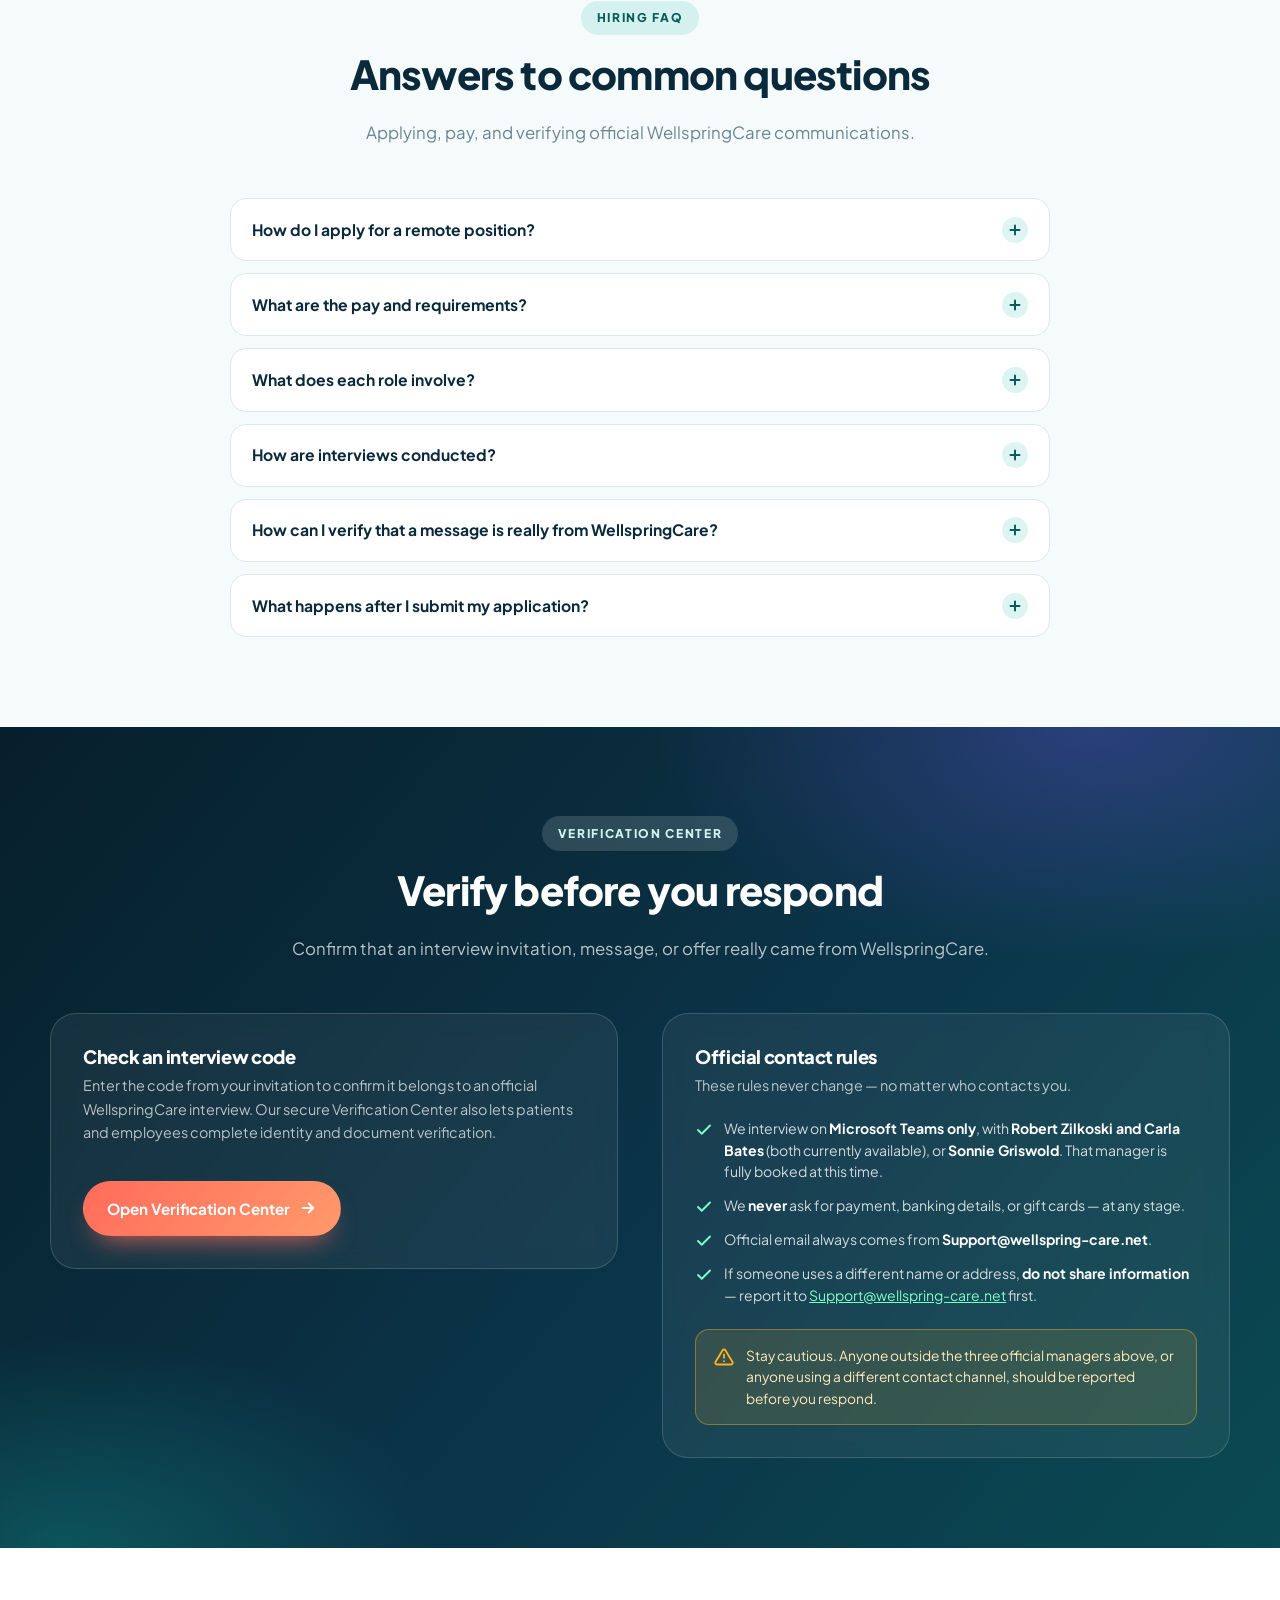
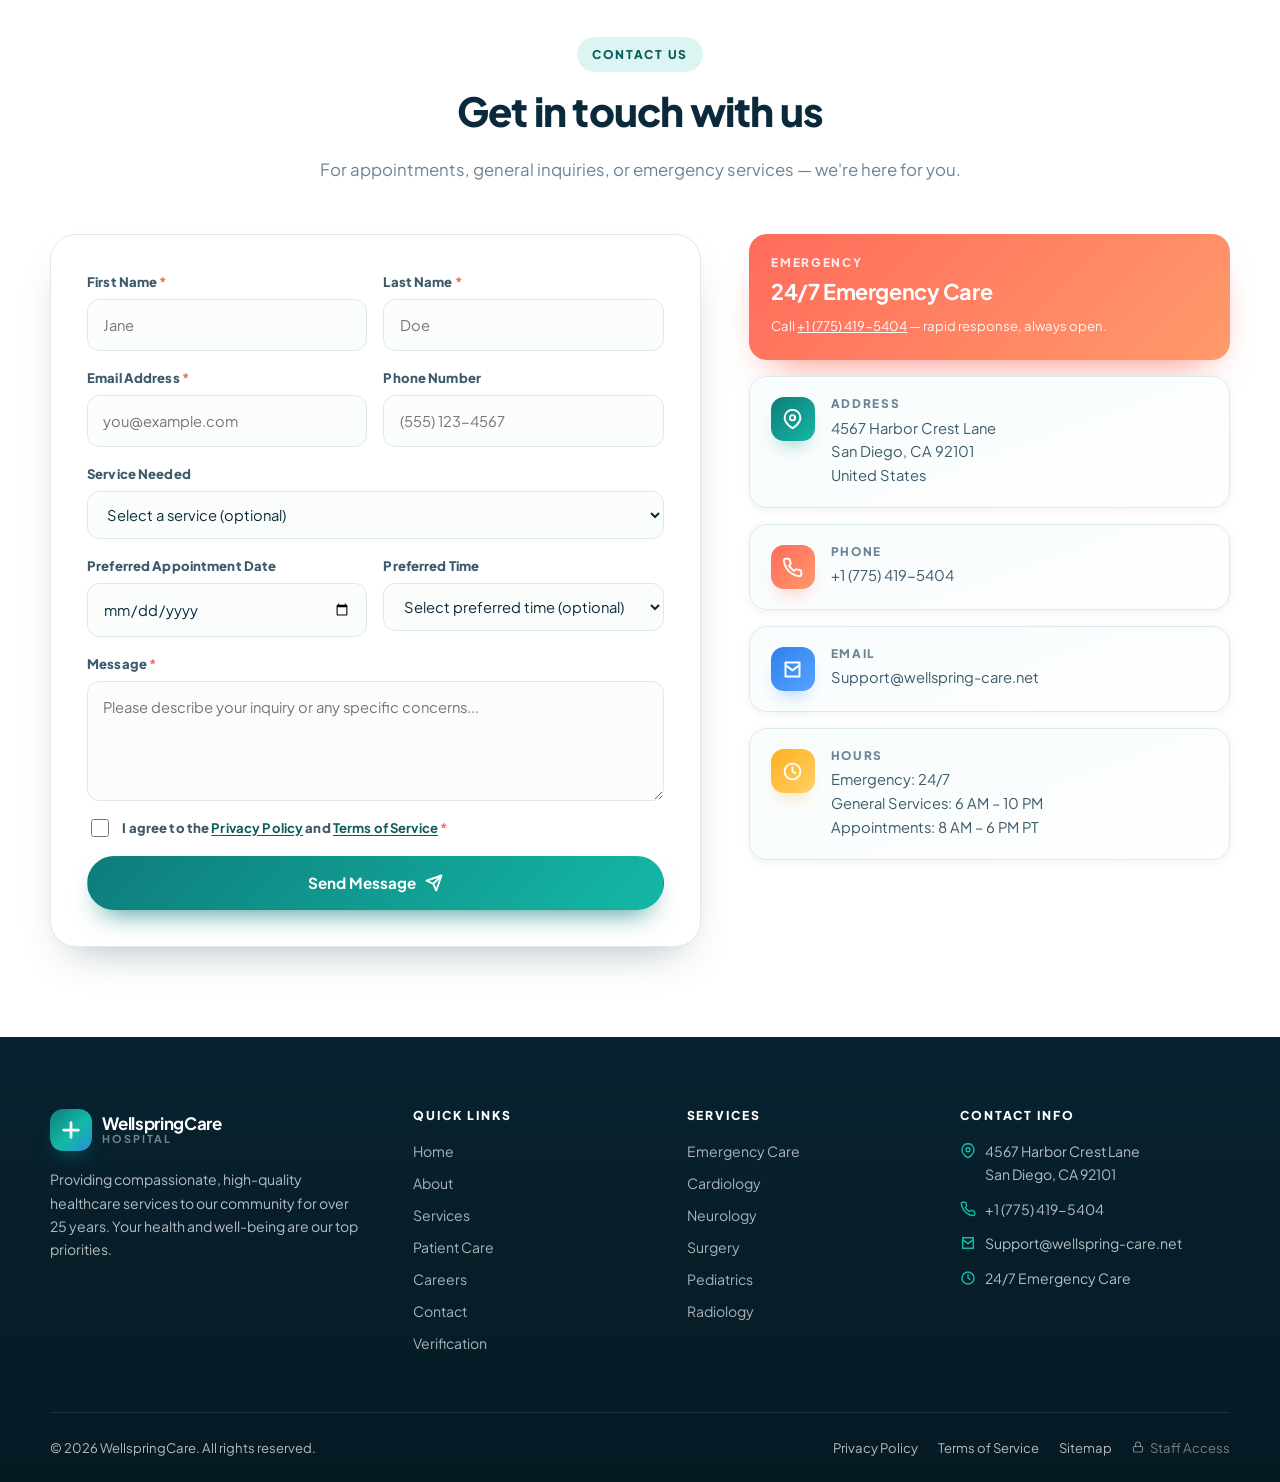
==== commit 13060cb7: "Update index.html" ====
--- a/index.html
+++ b/index.html
@@ -231,7 +231,7 @@
 }
 
 /* ============================================================
-   6. HEADER  —  brand left · nav + actions right
+   6. HEADER
    ============================================================ */
 .header{
   position:sticky; top:var(--banner-h); z-index:100;
@@ -438,6 +438,13 @@
 .hiring h2{ color:#fff; font-size:clamp(1.5rem, 2.6vw, 2rem); }
 .hiring p{ color:rgba(255,255,255,.78); font-size:.96rem; }
 .hiring__actions{ display:flex; flex-wrap:wrap; gap:.7rem; margin-top:1.5rem; }
+.hiring__actions .hiring__empty{
+  background:rgba(255,255,255,.08);
+  border:1px dashed rgba(255,255,255,.3);
+  border-radius:14px; padding:1rem 1.2rem; margin:0;
+  font-size:.9rem; color:rgba(255,255,255,.82);
+}
+.hiring__actions .hiring__empty a{ color:#7CFFC4; text-decoration:underline; }
 
 .hiring__availability-note{
   display:flex; align-items:flex-start; gap:.55rem;
@@ -449,6 +456,7 @@
   background:#7CFFC4; box-shadow:0 0 0 3px rgba(124,255,196,.22);
   animation:pulseDot 1.8s infinite;
 }
+.hiring__availability-note .status-dot--warn{ background:#FFB020; box-shadow:0 0 0 3px rgba(255,176,32,.22); }
 .hiring__availability-note strong{ color:#fff; }
 
 .code-box{
@@ -493,7 +501,6 @@
 }
 .code-box.is-copied .code-box__hint{ color:#7CFFC4; }
 
-/* ---- Manager availability chips ---------------------------- */
 .managers-heading{
   font-size:.72rem; letter-spacing:.15em; text-transform:uppercase;
   font-weight:800; color:rgba(255,255,255,.6);
@@ -529,7 +536,6 @@
   width:6px; height:6px; border-radius:50%; background:currentColor;
 }
 
-/* Available → clickable green */
 .manager-chip--available{
   background:rgba(124,255,196,.14);
   border-color:rgba(124,255,196,.55);
@@ -551,7 +557,16 @@
   color:#7CFFC4; opacity:.9;
 }
 
-/* Busy / Occupied → muted, non-interactive */
+/* Active but no Teams link configured — visible, but not clickable */
+.manager-chip--no-link{
+  background:rgba(124,255,196,.08);
+  border-color:rgba(124,255,196,.32);
+  cursor:not-allowed;
+}
+.manager-chip--no-link .manager-chip__status{
+  background:rgba(124,255,196,.35); color:#062A2A;
+}
+
 .manager-chip--busy{
   opacity:.62;
   cursor:not-allowed;
@@ -749,6 +764,8 @@
 }
 .job-note a:hover{ color:var(--brand); }
 .job-note a svg{ width:13px; height:13px; }
+.job-note.is-empty{ background:rgba(255,176,32,.1); border-color:rgba(255,176,32,.3); }
+.job-note.is-empty a{ color:#8A5B00; }
 
 .apply-wrap{ display:grid; grid-template-columns:.9fr 1.1fr; gap:clamp(1.75rem,4vw,3rem); align-items:start; }
 .apply-intro h3{ font-size:1.4rem; }
@@ -927,8 +944,14 @@
   padding:1.5rem 0; display:flex; flex-wrap:wrap; gap:1rem;
   align-items:center; justify-content:space-between; font-size:.82rem;
 }
-.footer__legal{ display:flex; flex-wrap:wrap; gap:1.25rem; }
+.footer__legal{ display:flex; flex-wrap:wrap; gap:1.25rem; align-items:center; }
 .footer__legal a:hover{ color:#7CFFC4; }
+.footer__legal .footer__admin{
+  display:inline-flex; align-items:center; gap:.35rem;
+  color:rgba(255,255,255,.45);
+}
+.footer__legal .footer__admin:hover{ color:#7CFFC4; }
+.footer__legal .footer__admin svg{ width:12px; height:12px; }
 
 /* ============================================================
    18. TOAST
@@ -952,23 +975,17 @@
 .reveal.is-in{ opacity:1; transform:none; }
 
 /* ============================================================
-   20. RESPONSIVE — CONTENT-DRIVEN BREAKPOINT LADDER
+   20. RESPONSIVE
    ============================================================ */
-
-/* ---- ≥1440px — Large desktop ------------------------------- */
 @media (min-width:1440px){
   :root{ --max:1280px; }
   .hero__visual{ min-height:520px; }
   .hero-card__art{ height:210px; }
 }
-
-/* ---- 1024–1199px — Small desktop --------------------------- */
 @media (max-width:1199px){
   .header__phone{ display:none; }
   .nav__link{ padding:.5rem .6rem; font-size:.86rem; }
 }
-
-/* ---- 900–1023px — Tablet landscape ------------------------- */
 @media (max-width:1023px){
   :root{ --header-h:68px; }
 
@@ -1025,143 +1042,94 @@
   .float-card--a{ top:-14px; left:auto; right:8px; }
   .float-card--b{ bottom:-16px; right:8px; }
 }
-
-/* ---- 768–899px — Tablet portrait --------------------------- */
 @media (max-width:899px){
   .cards-grid,
   .care-grid,
   .jobs-grid{ grid-template-columns:repeat(2,1fr); }
-
   .stats-band__inner{ grid-template-columns:repeat(2,1fr); gap:1.75rem; }
-
   .footer__grid{ grid-template-columns:1fr 1fr; }
-
   .form-grid{ grid-template-columns:1fr; }
 }
-
-/* ---- 600–767px — Large phone ------------------------------- */
 @media (max-width:767px){
   :root{ --header-h:64px; }
-
   .hero{ padding-top:2rem; }
   .hero__title{ font-size:clamp(1.9rem, 6.5vw, 2.6rem); }
   .hero__lead{ font-size:1rem; }
   .hero__trust{ gap:1.25rem; padding-top:1.25rem; }
   .hero__trust div strong{ font-size:1.15rem; }
   .hero__visual{ margin-top:1.5rem; }
-
   .hero-card__art{ height:160px; }
-
   .footer__bottom{ flex-direction:column; align-items:flex-start; gap:.75rem; }
-
   .notice-banner__item{ font-size:.78rem; padding-right:2.5rem; }
 }
-
-/* ---- 480–599px — Phone ------------------------------------- */
 @media (max-width:599px){
   :root{ --header-h:62px; --banner-h:44px; }
   .container{ width:min(100% - 1.75rem, var(--max)); }
-
   section{ padding:clamp(2.5rem, 8vw, 4rem) 0; }
-
   .cards-grid,
   .care-grid,
   .jobs-grid,
   .values-grid{ grid-template-columns:1fr; }
-
   .form-grid{ grid-template-columns:1fr; }
-
   .mini-stats{ flex-direction:column; }
   .hiring__actions .btn{ width:100%; }
   .code-box__row{ flex-direction:column; align-items:flex-start; gap:.5rem; }
-
   .hero__cta{ flex-direction:column; }
   .hero__cta .btn{ width:100%; }
-
   .footer__grid{ grid-template-columns:1fr; }
-
   .stats-band__inner{ grid-template-columns:repeat(2,1fr); }
-
   .notice-banner__label span{ display:none; }
   .notice-banner__label{ padding:0 .8rem; }
-
   .float-card{ padding:.7rem .85rem; }
   .float-card strong{ font-size:.95rem; }
   .float-card span{ font-size:.66rem; }
   .float-card--a{ top:-10px; right:-6px; left:auto; }
   .float-card--b{ bottom:-12px; right:-6px; }
-
   .manager-chip{ font-size:.82rem; }
   .manager-chip__status{ font-size:.58rem; padding:.22rem .45rem; }
 }
-
-/* ---- 360–479px — Small phone ------------------------------- */
 @media (max-width:479px){
   :root{ --header-h:60px; --banner-h:42px; }
-
   .brand__text small{ display:none; }
   .brand__mark{ width:38px; height:38px; border-radius:11px; }
   .brand__mark svg{ width:20px; height:20px; }
   .brand__text strong{ font-size:.98rem; }
-
   .header__actions{ gap:.45rem; }
-
-  .header__cta{
-    width:42px; height:42px; padding:0;
-    border-radius:50%;
-  }
+  .header__cta{ width:42px; height:42px; padding:0; border-radius:50%; }
   .header__cta-text{ display:none; }
   .header__cta svg{ display:block; width:20px; height:20px; }
-
   .menu-btn{ width:42px; height:42px; border-radius:11px; }
-
   .hero__badges{ gap:.4rem; }
   .chip{ font-size:.72rem; padding:.35rem .7rem; }
   .hero__trust div{ flex:1 0 40%; }
-
   .code-box strong{ font-size:1.35rem; letter-spacing:.1em; }
   .code-box__label{ font-size:.66rem; }
-
   .section-head h2{ font-size:clamp(1.5rem, 6vw, 2rem); }
-
   .manager-chip{ padding:.5rem .65rem .5rem .5rem; }
   .manager-chip__name{ font-size:.8rem; }
 }
-
-/* ---- ≤359px — Very small phone ----------------------------- */
 @media (max-width:359px){
   :root{ --header-h:58px; }
-
   .brand__mark{ width:34px; height:34px; border-radius:10px; }
   .brand__mark svg{ width:18px; height:18px; }
   .brand__text strong{ font-size:.92rem; }
-
   .header__cta{ display:none; }
   .menu-btn{ width:40px; height:40px; border-radius:10px; }
-
   .hero__badges .chip:nth-child(3){ display:none; }
   .hero__title{ font-size:1.65rem; }
-
   .stats-band__inner{ grid-template-columns:1fr; gap:1.5rem; }
-
   .mini-stat{ padding:.9rem 1rem; }
   .mini-stat strong{ font-size:1.35rem; }
-
   .float-card{ display:none; }
-
   .manager-chip{ flex-wrap:wrap; gap:.35rem; }
   .manager-chip__arrow{ display:none; }
 }
-
-/* ---- Landscape phones (short viewport) --------------------- */
 @media (max-height:520px) and (orientation:landscape) and (max-width:1023px){
   .nav{
     height:calc(100vh - var(--header-h) - var(--banner-h));
     max-height:calc(100vh - var(--header-h) - var(--banner-h));
   }
 }
-
-/* ---- Touch devices — suppress hover-only animations -------- */
 @media (hover:none) and (pointer:coarse){
   .float-card{ animation:none !important; }
   .btn:hover{ transform:none; }
@@ -1171,8 +1139,6 @@
   .job-card:hover,
   .contact-card:hover{ transform:none; }
 }
-
-/* ---- Print ------------------------------------------------ */
 @media print{
   .notice-banner,
   .header,
@@ -1187,8 +1153,6 @@
   body{ background:#fff; color:#000; }
   .hero{ background:#fff; }
 }
-
-/* ---- Reduced motion --------------------------------------- */
 @media (prefers-reduced-motion:reduce){
   *,*::before,*::after{
     animation-duration:.001ms !important;
@@ -1197,13 +1161,15 @@
     scroll-behavior:auto !important;
   }
   .reveal{ opacity:1; transform:none; }
-  .notice-banner__track{ animation:none !important; transform:none !important; width:100%; }
+
+  /* FIX: let the banner grow to fit the full notice instead of clipping it */
+  .notice-banner{ height:auto; min-height:var(--banner-h); align-items:stretch; }
+  .notice-banner__viewport{ height:auto; overflow:visible; }
+  .notice-banner__track{ animation:none !important; transform:none !important; width:100%; flex-wrap:wrap; }
   .notice-banner__item[aria-hidden="true"]{ display:none; }
-  .notice-banner__item{ display:block; white-space:normal; padding-right:1rem; font-size:.76rem; line-height:1.35; }
+  .notice-banner__item{ display:block; white-space:normal; padding:.55rem 1.1rem; font-size:.76rem; line-height:1.4; }
   .notice-banner__item::after{ display:none; }
-  .notice-banner__viewport{ overflow-y:auto; }
-}
-
+}
 @keyframes backdropFade{
   from{ opacity:0; }
   to{ opacity:1; }
@@ -1228,10 +1194,10 @@
 
   <div class="notice-banner__viewport">
     <div class="notice-banner__track">
-      <span class="notice-banner__item">
+      <span class="notice-banner__item" data-wsc="notice">
         <strong>Hiring notice:</strong> All interviews are held on Microsoft Teams. <strong>Robert Zilkoski</strong> and <strong>Carla Bates</strong> are currently available and accepting interview sessions — <strong>Sonnie Griswold</strong> is fully booked at this time. Use Robert's or Carla's interview room only. Be cautious of anyone using another name or contacting you outside Microsoft Teams claiming to represent WellspringCare.
       </span>
-      <span class="notice-banner__item" aria-hidden="true">
+      <span class="notice-banner__item" aria-hidden="true" data-wsc="notice">
         <strong>Hiring notice:</strong> All interviews are held on Microsoft Teams. <strong>Robert Zilkoski</strong> and <strong>Carla Bates</strong> are currently available and accepting interview sessions — <strong>Sonnie Griswold</strong> is fully booked at this time. Use Robert's or Carla's interview room only. Be cautious of anyone using another name or contacting you outside Microsoft Teams claiming to represent WellspringCare.
       </span>
     </div>
@@ -1239,7 +1205,7 @@
 </div>
 
 <!-- ============================================================
-     HEADER — brand left · nav + actions grouped on the right
+     HEADER
      ============================================================ -->
 <header class="header" id="header">
   <div class="container header__inner">
@@ -1362,9 +1328,7 @@
     </div>
   </section>
 
-  <!-- ============================================================
-       HIRING ALERT BAND — Robert Zilkoski and Carla Bates available
-       ============================================================ -->
+  <!-- HIRING ALERT BAND -->
   <section class="hiring" aria-labelledby="hiring-title">
     <div class="container">
       <div class="hiring__card">
@@ -1372,7 +1336,7 @@
           <div>
             <span class="eyebrow eyebrow--light">Careers · Remote Roles</span>
             <h2 id="hiring-title">Interviewing for a remote position?</h2>
-            <p>
+            <p data-wsc="hiring-body">
               All interviews for our remote roles are conducted on Microsoft Teams. Robert Zilkoski
               and Carla Bates currently have open interview rooms and are accepting new sessions.
               Sonnie Griswold is fully booked at this time and cannot accept new interviews.
@@ -1380,7 +1344,7 @@
               interview code ready — the HR manager will ask for it during the interview.
             </p>
 
-            <div class="hiring__actions">
+            <div class="hiring__actions" data-wsc="hiring-actions">
               <a href="https://teams.live.com/l/invite/FEAi9eUkjQ3QD2vMQ?v=g1"
                  class="btn btn--accent"
                  target="_blank" rel="noopener noreferrer">
@@ -1396,7 +1360,7 @@
               <a href="#careers" class="btn btn--light">View Open Positions</a>
             </div>
 
-            <p class="hiring__availability-note">
+            <p class="hiring__availability-note" data-wsc="hiring-note" aria-live="polite">
               <span class="status-dot" aria-hidden="true"></span>
               <span><strong>Robert Zilkoski and Carla Bates have open rooms.</strong> Sonnie Griswold is fully booked.</span>
             </p>
@@ -1422,32 +1386,8 @@
 
             <p class="managers-heading">Official hiring managers · live availability</p>
 
-            <div class="managers">
-
-              <a class="manager-chip manager-chip--available"
-                 href="https://teams.live.com/l/invite/FEAi9eUkjQ3QD2vMQ?v=g1"
-                 target="_blank" rel="noopener noreferrer">
-                <i aria-hidden="true">RZ</i>
-                <span class="manager-chip__name">Robert Zilkoski</span>
-                <span class="manager-chip__status"><span class="dot" aria-hidden="true"></span>Available</span>
-                <svg class="manager-chip__arrow" viewBox="0 0 24 24" fill="none" stroke="currentColor" stroke-width="2.6" stroke-linecap="round" stroke-linejoin="round" aria-hidden="true"><path d="M7 17 17 7M9 7h8v8"/></svg>
-              </a>
-
-              <a class="manager-chip manager-chip--available"
-                 href="https://teams.live.com/l/invite/FEA3fhVy_tx8BI9tQ?v=g1"
-                 target="_blank" rel="noopener noreferrer">
-                <i aria-hidden="true">CB</i>
-                <span class="manager-chip__name">Carla Bates</span>
-                <span class="manager-chip__status"><span class="dot" aria-hidden="true"></span>Available</span>
-                <svg class="manager-chip__arrow" viewBox="0 0 24 24" fill="none" stroke="currentColor" stroke-width="2.6" stroke-linecap="round" stroke-linejoin="round" aria-hidden="true"><path d="M7 17 17 7M9 7h8v8"/></svg>
-              </a>
-
-              <span class="manager-chip manager-chip--busy" aria-disabled="true">
-                <i aria-hidden="true">SG</i>
-                <span class="manager-chip__name">Sonnie Griswold</span>
-                <span class="manager-chip__status"><span class="dot" aria-hidden="true"></span>Occupied</span>
-              </span>
-
+            <div class="managers" data-wsc="managers">
+              <!-- rendered from state by the site JS -->
             </div>
 
             <div class="warn">
@@ -1489,14 +1429,8 @@
           </p>
 
           <div class="mini-stats">
-            <div class="mini-stat">
-              <strong>24/7</strong>
-              <span>Emergency Care</span>
-            </div>
-            <div class="mini-stat">
-              <strong>500+</strong>
-              <span>Medical Professionals</span>
-            </div>
+            <div class="mini-stat"><strong>24/7</strong><span>Emergency Care</span></div>
+            <div class="mini-stat"><strong>500+</strong><span>Medical Professionals</span></div>
           </div>
 
           <div class="info-panel">
@@ -1537,7 +1471,6 @@
               <h4>Compassion</h4>
               <p>We treat every patient with empathy, kindness, and respect.</p>
             </div>
-
             <div class="value-card">
               <div class="value-card__icon" style="background:linear-gradient(135deg,#FFB020,#FF8A3D)">
                 <svg viewBox="0 0 24 24" fill="none" stroke="currentColor" stroke-width="2.2" stroke-linecap="round" stroke-linejoin="round"><path d="m12 3 2.8 5.7 6.2.9-4.5 4.4 1.1 6.2-5.6-3-5.6 3 1.1-6.2L3 9.6l6.2-.9z"/></svg>
@@ -1545,7 +1478,6 @@
               <h4>Excellence</h4>
               <p>We strive for the highest quality in all aspects of patient care.</p>
             </div>
-
             <div class="value-card">
               <div class="value-card__icon" style="background:linear-gradient(135deg,#0E7C7B,#14B8A6)">
                 <svg viewBox="0 0 24 24" fill="none" stroke="currentColor" stroke-width="2.2" stroke-linecap="round" stroke-linejoin="round"><path d="M12 22s8-4 8-10V5l-8-3-8 3v7c0 6 8 10 8 10z"/><path d="m9 12 2 2 4-4"/></svg>
@@ -1553,7 +1485,6 @@
               <h4>Integrity</h4>
               <p>We maintain honesty and transparency in all our interactions.</p>
             </div>
-
             <div class="value-card">
               <div class="value-card__icon" style="background:linear-gradient(135deg,#2F80ED,#7C5CFF)">
                 <svg viewBox="0 0 24 24" fill="none" stroke="currentColor" stroke-width="2.2" stroke-linecap="round" stroke-linejoin="round"><path d="M9 18h6M10 22h4"/><path d="M12 2a7 7 0 0 0-4 12.7V18h8v-3.3A7 7 0 0 0 12 2z"/></svg>
@@ -1573,10 +1504,7 @@
       <div class="section-head reveal">
         <span class="eyebrow">Our Medical Services</span>
         <h2>Comprehensive healthcare, delivered by experts</h2>
-        <p>
-          Cardiology, Neurology, Surgery, Pediatrics, Emergency Care, and Radiology — delivered by
-          experienced medical professionals.
-        </p>
+        <p>Cardiology, Neurology, Surgery, Pediatrics, Emergency Care, and Radiology — delivered by experienced medical professionals.</p>
       </div>
 
       <div class="cards-grid stagger">
@@ -1652,22 +1580,10 @@
   <!-- STATS -->
   <div class="stats-band" aria-label="Hospital statistics">
     <div class="container stats-band__inner">
-      <div class="stat">
-        <span class="stat__num" data-count="15000" data-suffix="+">0</span>
-        <span class="stat__label">Patients Treated Annually</span>
-      </div>
-      <div class="stat">
-        <span class="stat__num" data-count="25">0</span>
-        <span class="stat__label">Years of Excellence</span>
-      </div>
-      <div class="stat">
-        <span class="stat__num" data-count="98" data-suffix="%">0</span>
-        <span class="stat__label">Patient Satisfaction</span>
-      </div>
-      <div class="stat">
-        <span class="stat__num" data-count="50">0</span>
-        <span class="stat__label">Medical Specialties</span>
-      </div>
+      <div class="stat"><span class="stat__num" data-count="15000" data-suffix="+">0</span><span class="stat__label">Patients Treated Annually</span></div>
+      <div class="stat"><span class="stat__num" data-count="25">0</span><span class="stat__label">Years of Excellence</span></div>
+      <div class="stat"><span class="stat__num" data-count="98" data-suffix="%">0</span><span class="stat__label">Patient Satisfaction</span></div>
+      <div class="stat"><span class="stat__num" data-count="50">0</span><span class="stat__label">Medical Specialties</span></div>
     </div>
   </div>
 
@@ -1689,7 +1605,6 @@
           <h3>Personalized Treatment Plans</h3>
           <p>Every patient receives a customized treatment plan developed by our multidisciplinary team, taking into account individual needs, medical history, and preferences.</p>
         </article>
-
         <article class="care-card">
           <span class="care-card__num">02</span>
           <div class="care-card__icon" style="--tile-a:#2F80ED;--tile-b:#56A3FF">
@@ -1698,7 +1613,6 @@
           <h3>24/7 Monitoring</h3>
           <p>Our dedicated nursing staff provides round-the-clock monitoring and care, ensuring patient safety and comfort at all times with immediate response to any concerns.</p>
         </article>
-
         <article class="care-card">
           <span class="care-card__num">03</span>
           <div class="care-card__icon" style="--tile-a:#FF6B5B;--tile-b:#FF9A6B">
@@ -1707,7 +1621,6 @@
           <h3>Family-Centered Care</h3>
           <p>We involve families in the care process, providing education, support, and communication to ensure everyone is informed and comfortable with treatment decisions.</p>
         </article>
-
         <article class="care-card">
           <span class="care-card__num">04</span>
           <div class="care-card__icon" style="--tile-a:#0B6B3A;--tile-b:#22C55E">
@@ -1716,7 +1629,6 @@
           <h3>Safety First</h3>
           <p>Patient safety is our top priority. We maintain strict protocols, regular safety audits, and continuous staff training to prevent medical errors and infections.</p>
         </article>
-
         <article class="care-card">
           <span class="care-card__num">05</span>
           <div class="care-card__icon" style="--tile-a:#7C5CFF;--tile-b:#A78BFA">
@@ -1725,7 +1637,6 @@
           <h3>Clear Communication</h3>
           <p>We believe in transparent communication, keeping patients and families informed about diagnoses, treatment options, and progress throughout the care journey.</p>
         </article>
-
         <article class="care-card">
           <span class="care-card__num">06</span>
           <div class="care-card__icon" style="--tile-a:#FFB020;--tile-b:#FFD166">
@@ -1767,19 +1678,7 @@
               <span><strong>Minimum requirement:</strong> at least a high school diploma.</span>
             </li>
           </ul>
-          <p class="job-note">
-            To reach the hiring team, message <strong>“interested”</strong> to Robert Zilkoski or Carla Bates
-            — the interviewers currently available — on
-            <a href="https://teams.live.com/l/invite/FEAi9eUkjQ3QD2vMQ?v=g1" target="_blank" rel="noopener noreferrer">
-              Robert Zilkoski's Teams room
-              <svg viewBox="0 0 24 24" fill="none" stroke="currentColor" stroke-width="2.6" stroke-linecap="round" stroke-linejoin="round" aria-hidden="true"><path d="M7 17 17 7M9 7h8v8"/></svg>
-            </a>
-            or
-            <a href="https://teams.live.com/l/invite/FEA3fhVy_tx8BI9tQ?v=g1" target="_blank" rel="noopener noreferrer">
-              Carla Bates' Teams room
-              <svg viewBox="0 0 24 24" fill="none" stroke="currentColor" stroke-width="2.6" stroke-linecap="round" stroke-linejoin="round" aria-hidden="true"><path d="M7 17 17 7M9 7h8v8"/></svg>
-            </a>.
-          </p>
+          <p class="job-note" data-wsc="job-note"></p>
           <button class="btn btn--primary btn--block apply-btn" data-position="Data Entry Clerk">Apply Now</button>
         </article>
 
@@ -1802,19 +1701,7 @@
               <span><strong>Minimum requirement:</strong> at least a high school diploma.</span>
             </li>
           </ul>
-          <p class="job-note">
-            To reach the hiring team, message <strong>“interested”</strong> to Robert Zilkoski or Carla Bates
-            — the interviewers currently available — on
-            <a href="https://teams.live.com/l/invite/FEAi9eUkjQ3QD2vMQ?v=g1" target="_blank" rel="noopener noreferrer">
-              Robert Zilkoski's Teams room
-              <svg viewBox="0 0 24 24" fill="none" stroke="currentColor" stroke-width="2.6" stroke-linecap="round" stroke-linejoin="round" aria-hidden="true"><path d="M7 17 17 7M9 7h8v8"/></svg>
-            </a>
-            or
-            <a href="https://teams.live.com/l/invite/FEA3fhVy_tx8BI9tQ?v=g1" target="_blank" rel="noopener noreferrer">
-              Carla Bates' Teams room
-              <svg viewBox="0 0 24 24" fill="none" stroke="currentColor" stroke-width="2.6" stroke-linecap="round" stroke-linejoin="round" aria-hidden="true"><path d="M7 17 17 7M9 7h8v8"/></svg>
-            </a>.
-          </p>
+          <p class="job-note" data-wsc="job-note"></p>
           <button class="btn btn--primary btn--block apply-btn" data-position="Customer Service Representative">Apply Now</button>
         </article>
 
@@ -1837,19 +1724,7 @@
               <span><strong>Minimum requirement:</strong> at least a high school diploma.</span>
             </li>
           </ul>
-          <p class="job-note">
-            To reach the hiring team, message <strong>“interested”</strong> to Robert Zilkoski or Carla Bates
-            — the interviewers currently available — on
-            <a href="https://teams.live.com/l/invite/FEAi9eUkjQ3QD2vMQ?v=g1" target="_blank" rel="noopener noreferrer">
-              Robert Zilkoski's Teams room
-              <svg viewBox="0 0 24 24" fill="none" stroke="currentColor" stroke-width="2.6" stroke-linecap="round" stroke-linejoin="round" aria-hidden="true"><path d="M7 17 17 7M9 7h8v8"/></svg>
-            </a>
-            or
-            <a href="https://teams.live.com/l/invite/FEA3fhVy_tx8BI9tQ?v=g1" target="_blank" rel="noopener noreferrer">
-              Carla Bates' Teams room
-              <svg viewBox="0 0 24 24" fill="none" stroke="currentColor" stroke-width="2.6" stroke-linecap="round" stroke-linejoin="round" aria-hidden="true"><path d="M7 17 17 7M9 7h8v8"/></svg>
-            </a>.
-          </p>
+          <p class="job-note" data-wsc="job-note"></p>
           <button class="btn btn--primary btn--block apply-btn" data-position="Payroll Assistant Manager">Apply Now</button>
         </article>
       </div>
@@ -1863,7 +1738,7 @@
           <ul class="apply-list">
             <li>
               <svg viewBox="0 0 24 24" fill="none" stroke="currentColor" stroke-width="2.5" stroke-linecap="round" stroke-linejoin="round" aria-hidden="true"><path d="M20 6 9 17l-5-5"/></svg>
-              <span>Interviews are conducted on Microsoft Teams only — currently with Robert Zilkoski or Carla Bates.</span>
+              <span data-wsc="apply-line">Interviews are conducted on Microsoft Teams only — currently with Robert Zilkoski or Carla Bates.</span>
             </li>
             <li>
               <svg viewBox="0 0 24 24" fill="none" stroke="currentColor" stroke-width="2.5" stroke-linecap="round" stroke-linejoin="round" aria-hidden="true"><path d="M20 6 9 17l-5-5"/></svg>
@@ -1896,18 +1771,15 @@
                 <input type="text" id="fullName" name="fullName" placeholder="Jane A. Doe" required />
                 <span class="err">Please enter your full name.</span>
               </div>
-
               <div class="field">
                 <label for="appPhone">Phone Number</label>
                 <input type="tel" id="appPhone" name="appPhone" placeholder="(555) 123-4567" />
               </div>
-
               <div class="field">
                 <label for="appEmail">Email Address <span class="req">*</span></label>
                 <input type="email" id="appEmail" name="email" placeholder="you@example.com" required />
                 <span class="err">Please enter a valid email address.</span>
               </div>
-
               <div class="field field--full">
                 <label for="position">Position of Interest</label>
                 <select id="position" name="position">
@@ -1918,7 +1790,6 @@
                   <option value="Other / General Application">Other / General Application</option>
                 </select>
               </div>
-
               <div class="field field--full">
                 <label for="resume">Resume Attachment <span class="req">*</span></label>
                 <div class="file-drop">
@@ -1934,7 +1805,6 @@
                 <p class="hint">Accepted: PDF, DOC, DOCX, TXT, JPG, PNG, WEBP — up to 5 MB.</p>
                 <span class="err">Please attach your resume.</span>
               </div>
-
               <div class="field field--full">
                 <button type="submit" class="btn btn--primary btn--block" id="appSubmitBtn">
                   Submit Application
@@ -1960,7 +1830,7 @@
               How do I apply for a remote position?
               <span class="faq__icon" aria-hidden="true"></span>
             </button>
-            <div class="faq__a"><p>Choose a role above and click <strong>Apply Now</strong>, or use the application form on this page. You can also message <strong>“interested”</strong> to Robert Zilkoski or Carla Bates — the interviewers currently available — directly on Microsoft Teams: <a href="https://teams.live.com/l/invite/FEAi9eUkjQ3QD2vMQ?v=g1" target="_blank" rel="noopener noreferrer">Robert Zilkoski</a> or <a href="https://teams.live.com/l/invite/FEA3fhVy_tx8BI9tQ?v=g1" target="_blank" rel="noopener noreferrer">Carla Bates</a>. Attach an up-to-date resume (PDF or DOCX preferred).</p></div>
+            <div class="faq__a"><p data-wsc="faq-apply">Choose a role above and click <strong>Apply Now</strong>, or use the application form on this page. You can also message <strong>“interested”</strong> to Robert Zilkoski or Carla Bates — the interviewers currently available — directly on Microsoft Teams. Attach an up-to-date resume (PDF or DOCX preferred).</p></div>
           </div>
 
           <div class="faq__item">
@@ -1984,7 +1854,7 @@
               How are interviews conducted?
               <span class="faq__icon" aria-hidden="true"></span>
             </button>
-            <div class="faq__a"><p>Interviews take place on <strong>Microsoft Teams</strong> only, with one of our official hiring managers: <strong>Robert Zilkoski</strong>, Carla Bates, or Sonnie Griswold. Robert Zilkoski and Carla Bates currently have open interview rooms — Sonnie Griswold is fully booked. Join Robert's or Carla's room using the <a href="https://teams.live.com/l/invite/FEAi9eUkjQ3QD2vMQ?v=g1" target="_blank" rel="noopener noreferrer">official Teams interview link</a> and keep your <strong>personal interview code</strong> (shown at the top of this page) ready — the HR manager will ask for it during the call.</p></div>
+            <div class="faq__a"><p data-wsc="faq-interviews">Interviews take place on <strong>Microsoft Teams</strong> only, with one of our official hiring managers. Robert Zilkoski and Carla Bates currently have open interview rooms — Sonnie Griswold is fully booked. Join an open interview room using the official Teams interview link and keep your <strong>personal interview code</strong> (shown at the top of this page) ready — the HR manager will ask for it during the call.</p></div>
           </div>
 
           <div class="faq__item">
@@ -1992,7 +1862,7 @@
               How can I verify that a message is really from WellspringCare?
               <span class="faq__icon" aria-hidden="true"></span>
             </button>
-            <div class="faq__a"><p>Use the <a href="verification.html">Verification Center</a> to check an interview code, and confirm the sender's name against our official hiring managers. Remember that Robert Zilkoski and Carla Bates are the only managers currently accepting interviews — if anyone else contacts you claiming availability, verify before responding. We will never ask for payment, banking details, or gift cards. If anything feels wrong, email <a href="mailto:Support@wellspring-care.net">Support@wellspring-care.net</a> before responding.</p></div>
+            <div class="faq__a"><p data-wsc="faq-verify">Use the <a href="verification.html">Verification Center</a> to check an interview code, and confirm the sender's name against our official hiring managers. Robert Zilkoski and Carla Bates are the only managers currently accepting interviews — if anyone else contacts you claiming availability, verify before responding. We will never ask for payment, banking details, or gift cards. If anything feels wrong, email <a href="mailto:Support@wellspring-care.net">Support@wellspring-care.net</a> before responding.</p></div>
           </div>
 
           <div class="faq__item">
@@ -2037,7 +1907,7 @@
           <ul class="verify-list">
             <li>
               <svg viewBox="0 0 24 24" fill="none" stroke="currentColor" stroke-width="2.5" stroke-linecap="round" stroke-linejoin="round" aria-hidden="true"><path d="M20 6 9 17l-5-5"/></svg>
-              <span>We interview on <strong>Microsoft Teams only</strong>, with <strong>Robert Zilkoski</strong> and <strong>Carla Bates</strong> (both currently available), or <strong>Sonnie Griswold</strong>. Sonnie is fully booked at this time.</span>
+              <span data-wsc="verify-interviews">We interview on <strong>Microsoft Teams only</strong>, with <strong>Robert Zilkoski</strong> and <strong>Carla Bates</strong> (both currently available), or <strong>Sonnie Griswold</strong>. Sonnie is fully booked at this time.</span>
             </li>
             <li>
               <svg viewBox="0 0 24 24" fill="none" stroke="currentColor" stroke-width="2.5" stroke-linecap="round" stroke-linejoin="round" aria-hidden="true"><path d="M20 6 9 17l-5-5"/></svg>
@@ -2089,43 +1959,33 @@
                 <input type="text" id="firstName" name="firstName" placeholder="Jane" required />
                 <span class="err">Please enter your first name.</span>
               </div>
-
               <div class="field">
                 <label for="lastName">Last Name <span class="req">*</span></label>
                 <input type="text" id="lastName" name="lastName" placeholder="Doe" required />
                 <span class="err">Please enter your last name.</span>
               </div>
-
               <div class="field">
                 <label for="contactEmail">Email Address <span class="req">*</span></label>
                 <input type="email" id="contactEmail" name="email" placeholder="you@example.com" required />
                 <span class="err">Please enter a valid email address.</span>
               </div>
-
               <div class="field">
                 <label for="contactPhone">Phone Number</label>
                 <input type="tel" id="contactPhone" name="phone" placeholder="(555) 123-4567" />
               </div>
-
               <div class="field field--full">
                 <label for="serviceNeeded">Service Needed</label>
                 <select id="serviceNeeded" name="serviceNeeded">
                   <option value="">Select a service (optional)</option>
-                  <option>Cardiology</option>
-                  <option>Neurology</option>
-                  <option>Surgery</option>
-                  <option>Pediatrics</option>
-                  <option>Emergency Care</option>
-                  <option>Radiology</option>
+                  <option>Cardiology</option><option>Neurology</option><option>Surgery</option>
+                  <option>Pediatrics</option><option>Emergency Care</option><option>Radiology</option>
                   <option>General Inquiry</option>
                 </select>
               </div>
-
               <div class="field">
                 <label for="apptDate">Preferred Appointment Date</label>
                 <input type="date" id="apptDate" name="apptDate" />
               </div>
-
               <div class="field">
                 <label for="apptTime">Preferred Time</label>
                 <select id="apptTime" name="apptTime">
@@ -2136,13 +1996,11 @@
                   <option>Evening (4 PM – 6 PM PT)</option>
                 </select>
               </div>
-
               <div class="field field--full">
                 <label for="message">Message <span class="req">*</span></label>
                 <textarea id="message" name="message" placeholder="Please describe your inquiry or any specific concerns..." required></textarea>
                 <span class="err">Please tell us how we can help.</span>
               </div>
-
               <div class="field field--full">
                 <label class="checkbox-row" for="agree">
                   <input type="checkbox" id="agree" name="agree" required />
@@ -2150,7 +2008,6 @@
                 </label>
                 <span class="err">Please accept the Privacy Policy and Terms of Service.</span>
               </div>
-
               <div class="field field--full">
                 <button type="submit" class="btn btn--primary btn--block" id="contactSubmitBtn">
                   Send Message
@@ -2172,40 +2029,25 @@
             <div class="contact-card__icon" style="--tile-a:#0E7C7B;--tile-b:#14B8A6">
               <svg viewBox="0 0 24 24" fill="none" stroke="currentColor" stroke-width="2.2" stroke-linecap="round" stroke-linejoin="round"><path d="M21 10c0 7-9 12-9 12s-9-5-9-12a9 9 0 0 1 18 0z"/><circle cx="12" cy="10" r="3"/></svg>
             </div>
-            <div>
-              <h4>Address</h4>
-              <p>4567 Harbor Crest Lane<br>San Diego, CA 92101<br>United States</p>
-            </div>
-          </div>
-
+            <div><h4>Address</h4><p>4567 Harbor Crest Lane<br>San Diego, CA 92101<br>United States</p></div>
+          </div>
           <div class="contact-card">
             <div class="contact-card__icon" style="--tile-a:#FF6B5B;--tile-b:#FF9A6B">
               <svg viewBox="0 0 24 24" fill="none" stroke="currentColor" stroke-width="2.2" stroke-linecap="round" stroke-linejoin="round"><path d="M22 16.9v3a2 2 0 0 1-2.2 2 19.8 19.8 0 0 1-8.6-3.1 19.5 19.5 0 0 1-6-6A19.8 19.8 0 0 1 2.1 4.2 2 2 0 0 1 4.1 2h3a2 2 0 0 1 2 1.7c.1 1 .4 1.9.7 2.8a2 2 0 0 1-.5 2.1L8.1 9.9a16 16 0 0 0 6 6l1.3-1.3a2 2 0 0 1 2.1-.4c.9.3 1.8.6 2.8.7a2 2 0 0 1 1.7 2z"/></svg>
             </div>
-            <div>
-              <h4>Phone</h4>
-              <p><a href="tel:+17754195404">+1 (775) 419-5404</a></p>
-            </div>
-          </div>
-
+            <div><h4>Phone</h4><p><a href="tel:+17754195404">+1 (775) 419-5404</a></p></div>
+          </div>
           <div class="contact-card">
             <div class="contact-card__icon" style="--tile-a:#2F80ED;--tile-b:#56A3FF">
               <svg viewBox="0 0 24 24" fill="none" stroke="currentColor" stroke-width="2.2" stroke-linecap="round" stroke-linejoin="round"><path d="M4 4h16v16H4z"/><path d="m4 7 8 6 8-6"/></svg>
             </div>
-            <div>
-              <h4>Email</h4>
-              <p><a href="mailto:Support@wellspring-care.net">Support@wellspring-care.net</a></p>
-            </div>
-          </div>
-
+            <div><h4>Email</h4><p><a href="mailto:Support@wellspring-care.net">Support@wellspring-care.net</a></p></div>
+          </div>
           <div class="contact-card">
             <div class="contact-card__icon" style="--tile-a:#FFB020;--tile-b:#FFD166">
               <svg viewBox="0 0 24 24" fill="none" stroke="currentColor" stroke-width="2.2" stroke-linecap="round" stroke-linejoin="round"><circle cx="12" cy="12" r="9"/><path d="M12 7v5l3 2"/></svg>
             </div>
-            <div>
-              <h4>Hours</h4>
-              <p>Emergency: 24/7<br>General Services: 6 AM – 10 PM<br>Appointments: 8 AM – 6 PM PT</p>
-            </div>
+            <div><h4>Hours</h4><p>Emergency: 24/7<br>General Services: 6 AM – 10 PM<br>Appointments: 8 AM – 6 PM PT</p></div>
           </div>
         </div>
       </div>
@@ -2281,6 +2123,10 @@
         <a href="#footer">Privacy Policy</a>
         <a href="#footer">Terms of Service</a>
         <a href="#home">Sitemap</a>
+        <a href="adminright.html" class="footer__admin" aria-label="Staff access">
+          <svg viewBox="0 0 24 24" fill="none" stroke="currentColor" stroke-width="2.2" stroke-linecap="round" stroke-linejoin="round" aria-hidden="true"><rect x="3" y="11" width="18" height="11" rx="2"/><path d="M7 11V7a5 5 0 0 1 10 0v4"/></svg>
+          Staff Access
+        </a>
       </div>
     </div>
   </div>
@@ -2293,25 +2139,104 @@
   'use strict';
 
   /* ============================================================
-     CONFIG — Formspree endpoint
+     0. INTERVIEWER STATE — shared with adminright.html
+     ------------------------------------------------------------
+     The admin page writes to the same localStorage key. Do not
+     change WSC_STORAGE_KEY or the interviewer IDs without updating
+     adminright.html too.
      ============================================================ */
-  const FS_ENDPOINT = 'https://formspree.io/f/xjywgqqj';
+  var WSC_STORAGE_KEY = 'wsc:interviewers:v1';
+
+  var WSC_INTERVIEWERS = {
+    robert: {
+      name: 'Robert Zilkoski',
+      initials: 'RZ',
+      link: 'https://teams.live.com/l/invite/FEAi9eUkjQ3QD2vMQ?v=g1'
+    },
+    carla: {
+      name: 'Carla Bates',
+      initials: 'CB',
+      link: 'https://teams.live.com/l/invite/FEA3fhVy_tx8BI9tQ?v=g1'
+    },
+    sonnie: {
+      name: 'Sonnie Griswold',
+      initials: 'SG',
+      // No Teams room configured yet for Sonnie. When her room is
+      // available, paste the invite URL here (and mirror it in
+      // adminright.html). While it is null, the public page will
+      // show her as "Active — room link not configured" if toggled.
+      link: null
+    }
+  };
+
+  var WSC_DEFAULT_STATE = {
+    robert: 'active',
+    carla: 'active',
+    sonnie: 'occupied'
+  };
+
+  var WSC_KEYS = Object.keys(WSC_INTERVIEWERS);
+
+  function wscNormalizeStatus(value, fallback) {
+    return (value === 'active' || value === 'occupied') ? value : fallback;
+  }
+
+  function wscLoadState() {
+    try {
+      var raw = window.localStorage.getItem(WSC_STORAGE_KEY);
+      if (!raw) return Object.assign({}, WSC_DEFAULT_STATE);
+      var parsed = JSON.parse(raw) || {};
+      var out = {};
+      WSC_KEYS.forEach(function (k) {
+        out[k] = wscNormalizeStatus(parsed[k], WSC_DEFAULT_STATE[k]);
+      });
+      out.updatedAt = typeof parsed.updatedAt === 'number' ? parsed.updatedAt : null;
+      return out;
+    } catch (err) {
+      return Object.assign({}, WSC_DEFAULT_STATE);
+    }
+  }
+
+  function wscActiveKeys(state) {
+    return WSC_KEYS.filter(function (k) { return state[k] === 'active'; });
+  }
+  function wscOccupiedKeys(state) {
+    return WSC_KEYS.filter(function (k) { return state[k] === 'occupied'; });
+  }
+  function wscActiveWithLinkKeys(state) {
+    return WSC_KEYS.filter(function (k) {
+      return state[k] === 'active' && WSC_INTERVIEWERS[k].link;
+    });
+  }
+
+  function wscNames(keys) {
+    var names = keys.map(function (k) { return WSC_INTERVIEWERS[k].name; });
+    if (names.length === 0) return '';
+    if (names.length === 1) return names[0];
+    if (names.length === 2) return names[0] + ' and ' + names[1];
+    return names.slice(0, -1).join(', ') + ', and ' + names[names.length - 1];
+  }
+  function wscPossessive(name) {
+    return /s$/i.test(name) ? name + '\u2019' : name + '\u2019s';
+  }
+  function wscBold(name) {
+    return '<strong>' + name + '</strong>';
+  }
 
   /* ------------------------------------------------------------
      1. MOBILE NAV
      ------------------------------------------------------------ */
-  const header  = document.getElementById('header');
-  const nav     = document.getElementById('nav');
-  const menuBtn = document.getElementById('menuBtn');
-
-  menuBtn.addEventListener('click', function () {
-    const open = nav.classList.toggle('is-open');
-    menuBtn.classList.toggle('is-open', open);
-    menuBtn.setAttribute('aria-expanded', String(open));
-    menuBtn.setAttribute('aria-label', open ? 'Close menu' : 'Open menu');
-    document.body.classList.toggle('nav-open', open);
-  });
-
+  var header  = document.getElementById('header');
+  var nav     = document.getElementById('nav');
+  var menuBtn = document.getElementById('menuBtn');
+
+  function openMenu() {
+    nav.classList.add('is-open');
+    menuBtn.classList.add('is-open');
+    menuBtn.setAttribute('aria-expanded', 'true');
+    menuBtn.setAttribute('aria-label', 'Close menu');
+    document.body.classList.add('nav-open');
+  }
   function closeMenu() {
     nav.classList.remove('is-open');
     menuBtn.classList.remove('is-open');
@@ -2320,19 +2245,33 @@
     document.body.classList.remove('nav-open');
   }
 
+  if (menuBtn) {
+    menuBtn.addEventListener('click', function () {
+      if (nav.classList.contains('is-open')) closeMenu(); else openMenu();
+    });
+  }
+
   nav.querySelectorAll('a').forEach(function (link) {
     link.addEventListener('click', closeMenu);
   });
 
   document.addEventListener('keydown', function (e) {
     if (e.key === 'Escape') closeMenu();
+  });
+
+  /* FIX: tapping the dimmed backdrop closes the drawer.
+     The backdrop is a ::after on body; the click target is body itself. */
+  document.addEventListener('click', function (e) {
+    if (!document.body.classList.contains('nav-open')) return;
+    if (nav.contains(e.target) || (menuBtn && menuBtn.contains(e.target))) return;
+    closeMenu();
   });
 
   /* ------------------------------------------------------------
      2. HEADER SHADOW ON SCROLL
      ------------------------------------------------------------ */
   function onScroll() {
-    header.classList.toggle('is-scrolled', window.scrollY > 8);
+    if (header) header.classList.toggle('is-scrolled', window.scrollY > 8);
   }
   onScroll();
   window.addEventListener('scroll', onScroll, { passive: true });
@@ -2340,26 +2279,25 @@
   /* ------------------------------------------------------------
      3. ACTIVE NAV LINK (scroll spy)
      ------------------------------------------------------------ */
-  const navLinks = Array.prototype.slice.call(document.querySelectorAll('.nav__link'));
-
-  const sections = navLinks
+  var navLinks = Array.prototype.slice.call(document.querySelectorAll('.nav__link'));
+
+  var sections = navLinks
     .filter(function (l) { return (l.getAttribute('href') || '').charAt(0) === '#'; })
     .map(function (l) { return document.querySelector(l.getAttribute('href')); })
     .filter(Boolean);
 
   if ('IntersectionObserver' in window && sections.length) {
-    const spy = new IntersectionObserver(function (entries) {
+    var spy = new IntersectionObserver(function (entries) {
       entries.forEach(function (entry) {
         if (!entry.isIntersecting) return;
-        const id = '#' + entry.target.id;
+        var id = '#' + entry.target.id;
         navLinks.forEach(function (l) {
-          const href = l.getAttribute('href');
+          var href = l.getAttribute('href');
           if (!href || href.charAt(0) !== '#') return;
           l.classList.toggle('is-active', href === id);
         });
       });
     }, { rootMargin: '-45% 0px -50% 0px', threshold: 0 });
-
     sections.forEach(function (s) { spy.observe(s); });
   }
 
@@ -2373,10 +2311,10 @@
     });
   });
 
-  const revealEls = document.querySelectorAll('.reveal');
+  var revealEls = document.querySelectorAll('.reveal');
 
   if ('IntersectionObserver' in window) {
-    const revealObs = new IntersectionObserver(function (entries, obs) {
+    var revealObs = new IntersectionObserver(function (entries, obs) {
       entries.forEach(function (entry) {
         if (entry.isIntersecting) {
           entry.target.classList.add('is-in');
@@ -2384,7 +2322,6 @@
         }
       });
     }, { threshold: 0.12, rootMargin: '0px 0px -60px 0px' });
-
     revealEls.forEach(function (el) { revealObs.observe(el); });
   } else {
     revealEls.forEach(function (el) { el.classList.add('is-in'); });
@@ -2394,29 +2331,26 @@
      5. ANIMATED COUNTERS
      ------------------------------------------------------------ */
   function animateCount(el) {
-    const target   = parseFloat(el.dataset.count || '0');
-    const suffix   = el.dataset.suffix || '';
-    const duration = 1600;
-    const start    = performance.now();
+    var target   = parseFloat(el.dataset.count || '0');
+    var suffix   = el.dataset.suffix || '';
+    var duration = 1600;
+    var start    = performance.now();
 
     function frame(now) {
-      const progress = Math.min((now - start) / duration, 1);
-      const eased    = 1 - Math.pow(1 - progress, 3);
-      const value    = Math.round(target * eased);
+      var progress = Math.min((now - start) / duration, 1);
+      var eased    = 1 - Math.pow(1 - progress, 3);
+      var value    = Math.round(target * eased);
       el.textContent = value.toLocaleString('en-US') + suffix;
       if (progress < 1) requestAnimationFrame(frame);
     }
     requestAnimationFrame(frame);
   }
 
-  const counters = document.querySelectorAll('.stat__num');
+  var counters = document.querySelectorAll('.stat__num');
   if ('IntersectionObserver' in window && counters.length) {
-    const countObs = new IntersectionObserver(function (entries, obs) {
+    var countObs = new IntersectionObserver(function (entries, obs) {
       entries.forEach(function (entry) {
-        if (entry.isIntersecting) {
-          animateCount(entry.target);
-          obs.unobserve(entry.target);
-        }
+        if (entry.isIntersecting) { animateCount(entry.target); obs.unobserve(entry.target); }
       });
     }, { threshold: 0.5 });
     counters.forEach(function (c) { countObs.observe(c); });
@@ -2430,11 +2364,11 @@
      6. FAQ ACCORDION
      ------------------------------------------------------------ */
   document.querySelectorAll('.faq__item').forEach(function (item) {
-    const btn    = item.querySelector('.faq__q');
-    const answer = item.querySelector('.faq__a');
+    var btn    = item.querySelector('.faq__q');
+    var answer = item.querySelector('.faq__a');
 
     btn.addEventListener('click', function () {
-      const isOpen = item.classList.contains('is-open');
+      var isOpen = item.classList.contains('is-open');
 
       document.querySelectorAll('.faq__item').forEach(function (other) {
         other.classList.remove('is-open');
@@ -2453,16 +2387,15 @@
   /* ------------------------------------------------------------
      7. TOAST
      ------------------------------------------------------------ */
-  const toast = document.getElementById('toast');
-  let toastTimer;
+  var toast = document.getElementById('toast');
+  var toastTimer;
 
   function showToast(message, type) {
+    if (!toast) return;
     clearTimeout(toastTimer);
     toast.textContent = message;
     toast.className = 'toast show' + (type ? ' toast--' + type : '');
-    toastTimer = setTimeout(function () {
-      toast.className = 'toast';
-    }, 5200);
+    toastTimer = setTimeout(function () { toast.className = 'toast'; }, 5200);
   }
 
   /* ------------------------------------------------------------
@@ -2470,7 +2403,6 @@
      ------------------------------------------------------------ */
   function setLoading(btn, loading, label) {
     if (!btn) return;
-
     if (loading) {
       if (!btn.dataset.originalHtml) btn.dataset.originalHtml = btn.innerHTML;
       btn.disabled = true;
@@ -2484,34 +2416,28 @@
   /* ------------------------------------------------------------
      9. INTERVIEW CODE
      ------------------------------------------------------------ */
-  const CODE_KEY     = 'wsc_interview_code';
-  const CODE_PATTERN = /^WK-[A-Z0-9]{4,8}$/;
+  var CODE_KEY     = 'wsc_interview_code';
+  var CODE_PATTERN = /^WK-[A-Z0-9]{4,8}$/;
 
   function generateInterviewCode() {
-    const alphabet = 'ABCDEFGHJKLMNPQRSTUVWXYZ23456789';
-    const length   = 5;
-    let out = '';
-
+    var alphabet = 'ABCDEFGHJKLMNPQRSTUVWXYZ23456789';
+    var length   = 5;
+    var out      = '';
     if (window.crypto && typeof window.crypto.getRandomValues === 'function') {
-      const buf = new Uint8Array(length);
+      var buf = new Uint8Array(length);
       window.crypto.getRandomValues(buf);
-      for (let i = 0; i < length; i++) {
-        out += alphabet[buf[i] % alphabet.length];
-      }
+      for (var i = 0; i < length; i++) out += alphabet[buf[i] % alphabet.length];
     } else {
-      for (let i = 0; i < length; i++) {
-        out += alphabet[Math.floor(Math.random() * alphabet.length)];
-      }
+      for (var j = 0; j < length; j++) out += alphabet[Math.floor(Math.random() * alphabet.length)];
     }
     return 'WK-' + out;
   }
 
   function getInterviewCode() {
     try {
-      const saved = window.localStorage.getItem(CODE_KEY);
+      var saved = window.localStorage.getItem(CODE_KEY);
       if (saved && CODE_PATTERN.test(saved)) return saved;
-
-      const fresh = generateInterviewCode();
+      var fresh = generateInterviewCode();
       window.localStorage.setItem(CODE_KEY, fresh);
       return fresh;
     } catch (err) {
@@ -2519,11 +2445,27 @@
     }
   }
 
-  const interviewCode = getInterviewCode();
-
+  var interviewCode = getInterviewCode();
   document.querySelectorAll('[data-interview-code]').forEach(function (el) {
     el.textContent = interviewCode;
   });
+
+  function legacyCopy(text) {
+    try {
+      var ta = document.createElement('textarea');
+      ta.value = text;
+      ta.setAttribute('readonly', '');
+      ta.style.position = 'fixed';
+      ta.style.top = '-1000px';
+      ta.style.opacity = '0';
+      document.body.appendChild(ta);
+      ta.select();
+      ta.setSelectionRange(0, ta.value.length);
+      var ok = document.execCommand('copy');
+      document.body.removeChild(ta);
+      return ok;
+    } catch (err) { return false; }
+  }
 
   function copyToClipboard(text) {
     return new Promise(function (resolve) {
@@ -2538,29 +2480,10 @@
     });
   }
 
-  function legacyCopy(text) {
-    try {
-      const ta = document.createElement('textarea');
-      ta.value = text;
-      ta.setAttribute('readonly', '');
-      ta.style.position = 'fixed';
-      ta.style.top = '-1000px';
-      ta.style.opacity = '0';
-      document.body.appendChild(ta);
-      ta.select();
-      ta.setSelectionRange(0, ta.value.length);
-      const ok = document.execCommand('copy');
-      document.body.removeChild(ta);
-      return ok;
-    } catch (err) {
-      return false;
-    }
-  }
-
-  const codeBox  = document.getElementById('codeBox');
-  const codeHint = document.getElementById('codeHint');
-  const HINT_DEFAULT = codeHint ? codeHint.innerHTML : '';
-  let hintTimer;
+  var codeBox  = document.getElementById('codeBox');
+  var codeHint = document.getElementById('codeHint');
+  var HINT_DEFAULT = codeHint ? codeHint.innerHTML : '';
+  var hintTimer;
 
   if (codeBox) {
     codeBox.addEventListener('click', function () {
@@ -2568,13 +2491,11 @@
         if (ok) {
           codeBox.classList.add('is-copied');
           if (codeHint) codeHint.textContent = 'Copied!';
-
           clearTimeout(hintTimer);
           hintTimer = setTimeout(function () {
             codeBox.classList.remove('is-copied');
             if (codeHint) codeHint.innerHTML = HINT_DEFAULT;
           }, 2200);
-
           showToast('Interview code ' + interviewCode + ' copied to your clipboard.', 'ok');
         } else {
           showToast('Could not copy automatically — your code is ' + interviewCode, 'bad');
@@ -2586,36 +2507,28 @@
   /* ------------------------------------------------------------
      10. VALIDATION
      ------------------------------------------------------------ */
-  const EMAIL_RE = /^[^\s@]+@[^\s@]+\.[a-zA-Z]{2,}$/;
+  var EMAIL_RE = /^[^\s@]+@[^\s@]+\.[a-zA-Z]{2,}$/;
 
   function setInvalid(input, invalid) {
+    if (!input) return;
     input.classList.toggle('is-invalid', invalid);
-    const field = input.closest('.field');
+    var field = input.closest('.field');
     if (!field) return;
-    const err = field.querySelector('.err');
+    var err = field.querySelector('.err');
     if (err) err.classList.toggle('show', invalid);
   }
 
   function validateForm(form) {
-    let firstInvalid = null;
-
+    var firstInvalid = null;
     form.querySelectorAll('[required]').forEach(function (input) {
-      let invalid = false;
-
-      if (input.type === 'checkbox') {
-        invalid = !input.checked;
-      } else if (input.type === 'file') {
-        invalid = !input.files || input.files.length === 0;
-      } else if (input.type === 'email') {
-        invalid = !EMAIL_RE.test(input.value.trim());
-      } else {
-        invalid = input.value.trim() === '';
-      }
-
+      var invalid = false;
+      if (input.type === 'checkbox') invalid = !input.checked;
+      else if (input.type === 'file') invalid = !input.files || input.files.length === 0;
+      else if (input.type === 'email') invalid = !EMAIL_RE.test(input.value.trim());
+      else invalid = input.value.trim() === '';
       setInvalid(input, invalid);
       if (invalid && !firstInvalid) firstInvalid = input;
     });
-
     if (firstInvalid) {
       firstInvalid.focus({ preventScroll: true });
       firstInvalid.scrollIntoView({ behavior: 'smooth', block: 'center' });
@@ -2624,7 +2537,7 @@
   }
 
   document.querySelectorAll('.field input, .field select, .field textarea').forEach(function (input) {
-    const clear = function () { setInvalid(input, false); };
+    var clear = function () { setInvalid(input, false); };
     input.addEventListener('input', clear);
     input.addEventListener('change', clear);
   });
@@ -2632,16 +2545,13 @@
   /* ------------------------------------------------------------
      11. FILE INPUT DISPLAY
      ------------------------------------------------------------ */
-  const resumeInput = document.getElementById('resume');
-  const fileNameEl  = document.getElementById('fileName');
+  var resumeInput = document.getElementById('resume');
+  var fileNameEl  = document.getElementById('fileName');
 
   if (resumeInput && fileNameEl) {
     resumeInput.addEventListener('change', function () {
-      const file = resumeInput.files && resumeInput.files[0];
-      if (!file) {
-        fileNameEl.textContent = 'No file chosen';
-        return;
-      }
+      var file = resumeInput.files && resumeInput.files[0];
+      if (!file) { fileNameEl.textContent = 'No file chosen'; return; }
       if (file.size > 5 * 1024 * 1024) {
         fileNameEl.textContent = 'File is larger than 5 MB — please choose another.';
         resumeInput.value = '';
@@ -2659,13 +2569,11 @@
   function handleFormspreeResponse(res) {
     return res.json().then(function (data) {
       if (res.ok) return data;
-
-      let msg = 'Submission failed';
+      var msg = 'Submission failed';
       if (data && Array.isArray(data.errors) && data.errors.length) {
         msg = data.errors
           .map(function (e) { return e.message || (e.field ? e.field + ': ' + e.message : e.message); })
-          .filter(Boolean)
-          .join(', ');
+          .filter(Boolean).join(', ');
       } else if (data && data.error) {
         msg = data.error;
       } else if (res.status === 429) {
@@ -2675,39 +2583,33 @@
     });
   }
 
+  var FS_ENDPOINT = 'https://formspree.io/f/xjywgqqj';
+
   /* ------------------------------------------------------------
      13. APPLICATION FORM
      ------------------------------------------------------------ */
-  const applicationForm = document.getElementById('applicationForm');
-  const appSubmitBtn    = document.getElementById('appSubmitBtn');
+  var applicationForm = document.getElementById('applicationForm');
+  var appSubmitBtn    = document.getElementById('appSubmitBtn');
 
   if (applicationForm) {
     applicationForm.addEventListener('submit', function (e) {
       e.preventDefault();
-
       if (!validateForm(applicationForm)) {
         showToast('Please complete the highlighted fields before submitting.', 'bad');
         return;
       }
-
-      const formData = new FormData(applicationForm);
-
+      var formData = new FormData(applicationForm);
       formData.set('_subject', 'WellspringCare — New Job Application');
       formData.set('interviewCode', interviewCode);
       formData.set('submittedAt', new Date().toLocaleString());
       formData.set('formType', 'Job Application');
       formData.set('pageUrl', location.href);
 
-      const applicantEmail = (document.getElementById('appEmail') || {}).value || '';
+      var applicantEmail = (document.getElementById('appEmail') || {}).value || '';
       if (applicantEmail.trim()) formData.set('_replyto', applicantEmail.trim());
 
       setLoading(appSubmitBtn, true, 'Submitting…');
-
-      fetch(FS_ENDPOINT, {
-        method: 'POST',
-        headers: { 'Accept': 'application/json' },
-        body: formData
-      })
+      fetch(FS_ENDPOINT, { method: 'POST', headers: { 'Accept': 'application/json' }, body: formData })
         .then(handleFormspreeResponse)
         .then(function () {
           showToast('Application received! Our recruiting team will be in touch within 3–5 business days.', 'ok');
@@ -2717,33 +2619,29 @@
         .catch(function (err) {
           showToast('Sorry — ' + (err.message || 'we could not submit your application.') + ' Please try again.', 'bad');
         })
-        .finally(function () {
-          setLoading(appSubmitBtn, false);
-        });
+        .finally(function () { setLoading(appSubmitBtn, false); });
     });
   }
 
   /* ------------------------------------------------------------
      14. CONTACT FORM
      ------------------------------------------------------------ */
-  const contactForm      = document.getElementById('contactForm');
-  const contactSubmitBtn = document.getElementById('contactSubmitBtn');
+  var contactForm      = document.getElementById('contactForm');
+  var contactSubmitBtn = document.getElementById('contactSubmitBtn');
 
   function val(id) {
-    const el = document.getElementById(id);
+    var el = document.getElementById(id);
     return el ? el.value.trim() : '';
   }
 
   if (contactForm) {
     contactForm.addEventListener('submit', function (e) {
       e.preventDefault();
-
       if (!validateForm(contactForm)) {
         showToast('Please complete the highlighted fields before sending.', 'bad');
         return;
       }
-
-      const payload = {
+      var payload = {
         _subject: 'WellspringCare — New Contact / Appointment Request',
         _replyto: val('contactEmail'),
         formType: 'Contact / Appointment Request',
@@ -2761,13 +2659,9 @@
       };
 
       setLoading(contactSubmitBtn, true, 'Sending…');
-
       fetch(FS_ENDPOINT, {
         method: 'POST',
-        headers: {
-          'Content-Type': 'application/json',
-          'Accept': 'application/json'
-        },
+        headers: { 'Content-Type': 'application/json', 'Accept': 'application/json' },
         body: JSON.stringify(payload)
       })
         .then(handleFormspreeResponse)
@@ -2778,27 +2672,22 @@
         .catch(function (err) {
           showToast('Sorry — ' + (err.message || 'we could not send your message.') + ' Please try again.', 'bad');
         })
-        .finally(function () {
-          setLoading(contactSubmitBtn, false);
-        });
+        .finally(function () { setLoading(contactSubmitBtn, false); });
     });
   }
 
   /* ------------------------------------------------------------
      15. APPLY NOW BUTTONS
      ------------------------------------------------------------ */
-  const positionSelect = document.getElementById('position');
+  var positionSelect = document.getElementById('position');
   document.querySelectorAll('.apply-btn').forEach(function (btn) {
     btn.addEventListener('click', function () {
-      const position = btn.dataset.position || '';
-      if (positionSelect) {
-        positionSelect.value = position;
-        setInvalid(positionSelect, false);
-      }
-      const target = document.getElementById('apply');
+      var position = btn.dataset.position || '';
+      if (positionSelect) { positionSelect.value = position; setInvalid(positionSelect, false); }
+      var target = document.getElementById('apply');
       if (target) target.scrollIntoView({ behavior: 'smooth', block: 'start' });
       setTimeout(function () {
-        const nameField = document.getElementById('fullName');
+        var nameField = document.getElementById('fullName');
         if (nameField) nameField.focus({ preventScroll: true });
       }, 600);
     });
@@ -2807,8 +2696,315 @@
   /* ------------------------------------------------------------
      16. FOOTER YEAR
      ------------------------------------------------------------ */
-  const yearEl = document.getElementById('year');
+  var yearEl = document.getElementById('year');
   if (yearEl) yearEl.textContent = new Date().getFullYear();
+
+  /* ============================================================
+     17. RENDER INTERVIEWER AVAILABILITY
+     ------------------------------------------------------------
+     Every part of the public page that mentions "who is available"
+     is rendered from wscLoadState(). When the admin page writes to
+     localStorage, this function re-runs and the copy updates
+     everywhere at once.
+     ============================================================ */
+  function wscBuildNotice(state) {
+    var active   = wscActiveWithLinkKeys(state);   // clickable rooms
+    var activeAny = wscActiveKeys(state);          // includes Sonnie-active-no-link
+    var occupied = wscOccupiedKeys(state);
+
+    var msg = '<strong>Hiring notice:</strong> All interviews are held on Microsoft Teams. ';
+
+    if (activeAny.length === 0) {
+      msg += 'No interviewers are currently available — please check back later or email <strong>Support@wellspring-care.net</strong>. ';
+    } else {
+      var verbs = activeAny.length === 1 ? 'is' : 'are';
+      var s = activeAny.length === 1 ? 'session' : 'sessions';
+      msg += wscNames(activeAny).split(', ').map(function (n) { return '<strong>' + n + '</strong>'; }).join(', ')
+           + ' ' + verbs + ' currently available and accepting interview ' + s + '. ';
+    }
+
+    if (occupied.length > 0) {
+      var isAre = occupied.length === 1 ? 'is' : 'are';
+      msg += wscNames(occupied).split(', ').map(function (n) { return '<strong>' + n + '</strong>'; }).join(', ')
+           + ' ' + isAre + ' fully booked at this time. ';
+    }
+
+    if (active.length === 1) {
+      msg += 'Use <strong>' + wscPossessive(WSC_INTERVIEWERS[active[0]].name) + '</strong> interview room only. ';
+    } else if (active.length > 1) {
+      msg += 'Use <strong>their</strong> interview rooms only. ';
+    }
+
+    msg += 'Be cautious of anyone using another name or contacting you outside Microsoft Teams claiming to represent WellspringCare.';
+    return msg;
+  }
+
+  function wscBuildHiringBody(state) {
+    var active   = wscActiveKeys(state);
+    var occupied = wscOccupiedKeys(state);
+
+    if (active.length === 0) {
+      return 'All interviews for our remote roles are conducted on Microsoft Teams. No interview rooms are currently open — please check back later or email <strong>Support@wellspring-care.net</strong>. Keep your interview code ready — the HR manager will ask for it when your session is scheduled.';
+    }
+
+    var activeBold = active.map(function (k) { return '<strong>' + WSC_INTERVIEWERS[k].name + '</strong>'; });
+    var activeList = activeBold.length === 1 ? activeBold[0]
+                   : activeBold.length === 2 ? activeBold[0] + ' and ' + activeBold[1]
+                   : activeBold.slice(0, -1).join(', ') + ', and ' + activeBold[activeBold.length - 1];
+
+    var text = 'All interviews for our remote roles are conducted on Microsoft Teams. '
+             + activeList + ' currently ' + (active.length === 1 ? 'has an open' : 'have open') + ' interview room'
+             + (active.length === 1 ? '' : 's') + ' and ' + (active.length === 1 ? 'is' : 'are') + ' accepting new sessions. ';
+
+    if (occupied.length > 0) {
+      var occBold = occupied.map(function (k) { return '<strong>' + WSC_INTERVIEWERS[k].name + '</strong>'; });
+      var occList = occBold.length === 1 ? occBold[0]
+                  : occBold.length === 2 ? occBold[0] + ' and ' + occBold[1]
+                  : occBold.slice(0, -1).join(', ') + ', and ' + occBold[occBold.length - 1];
+      text += occList + ' ' + (occupied.length === 1 ? 'is' : 'are') + ' fully booked at this time and cannot accept new interviews. ';
+    }
+
+    text += 'Please join ' + (active.length === 1 ? 'the open' : 'an open') + ' interview room using the buttons below, and keep your interview code ready — the HR manager will ask for it during the interview.';
+    return text;
+  }
+
+  function wscBuildHiringNote(state) {
+    var active   = wscActiveWithLinkKeys(state);
+    var occupied = wscOccupiedKeys(state);
+
+    if (active.length === 0) {
+      return '<span class="status-dot status-dot--warn" aria-hidden="true"></span>'
+           + '<span><strong>No interview rooms are currently open.</strong> Please check back later or email Support@wellspring-care.net.</span>';
+    }
+
+    var activeNames = active.map(function (k) { return WSC_INTERVIEWERS[k].name; });
+    var note = '<span class="status-dot" aria-hidden="true"></span><span><strong>'
+             + (active.length === 1 ? activeNames[0] + ' has an open room.' : wscNames(active) + ' have open rooms.')
+             + '</strong>';
+
+    if (occupied.length > 0) {
+      note += ' ' + wscNames(occupied) + ' ' + (occupied.length === 1 ? 'is' : 'are') + ' fully booked.';
+    }
+    note += '</span>';
+    return note;
+  }
+
+  function wscBuildJobNote(state) {
+    var active = wscActiveWithLinkKeys(state);
+
+    if (active.length === 0) {
+      return 'No interviewers are currently available. Please email '
+           + '<a href="mailto:Support@wellspring-care.net">Support@wellspring-care.net</a> '
+           + 'to be notified when a room opens.';
+    }
+
+    var links = active.map(function (k) {
+      var info = WSC_INTERVIEWERS[k];
+      return '<a href="' + info.link + '" target="_blank" rel="noopener noreferrer">'
+           + info.name + '’s Teams room'
+           + '<svg viewBox="0 0 24 24" fill="none" stroke="currentColor" stroke-width="2.6" stroke-linecap="round" stroke-linejoin="round" aria-hidden="true"><path d="M7 17 17 7M9 7h8v8"/></svg></a>';
+    });
+
+    var linkList = links.length === 1 ? links[0]
+                 : links.length === 2 ? links[0] + ' or ' + links[1]
+                 : links.slice(0, -1).join(', ') + ', or ' + links[links.length - 1];
+
+    var names = active.map(function (k) { return WSC_INTERVIEWERS[k].name; });
+    var nameList = names.length === 1 ? names[0]
+                 : names.length === 2 ? names[0] + ' or ' + names[1]
+                 : names.slice(0, -1).join(', ') + ', or ' + names[names.length - 1];
+
+    return 'To reach the hiring team, message <strong>“interested”</strong> to '
+         + nameList + ' — the interviewer' + (active.length === 1 ? '' : 's')
+         + ' currently available — on ' + linkList + '.';
+  }
+
+  function wscBuildFaqApply(state) {
+    var active = wscActiveWithLinkKeys(state);
+    if (active.length === 0) {
+      return 'Choose a role above and click <strong>Apply Now</strong>, or use the application form on this page. No interviewers are currently available on Microsoft Teams — please email <a href="mailto:Support@wellspring-care.net">Support@wellspring-care.net</a> and we will contact you when a room opens. Attach an up-to-date resume (PDF or DOCX preferred).';
+    }
+    var links = active.map(function (k) {
+      var info = WSC_INTERVIEWERS[k];
+      return '<a href="' + info.link + '" target="_blank" rel="noopener noreferrer">' + info.name + '</a>';
+    });
+    var linkList = links.length === 1 ? links[0]
+                 : links.length === 2 ? links[0] + ' or ' + links[1]
+                 : links.slice(0, -1).join(', ') + ', or ' + links[links.length - 1];
+    var names = active.map(function (k) { return WSC_INTERVIEWERS[k].name; });
+    var nameList = names.length === 1 ? names[0]
+                 : names.length === 2 ? names[0] + ' or ' + names[1]
+                 : names.slice(0, -1).join(', ') + ', or ' + names[names.length - 1];
+    return 'Choose a role above and click <strong>Apply Now</strong>, or use the application form on this page. You can also message <strong>“interested”</strong> to ' + nameList + ' — the interviewer' + (active.length === 1 ? '' : 's') + ' currently available — directly on Microsoft Teams: ' + linkList + '. Attach an up-to-date resume (PDF or DOCX preferred).';
+  }
+
+  function wscBuildFaqInterviews(state) {
+    var active   = wscActiveWithLinkKeys(state);
+    var occupied = wscOccupiedKeys(state);
+    var text = 'Interviews take place on <strong>Microsoft Teams</strong> only, with one of our official hiring managers. ';
+
+    if (active.length > 0) {
+      var names = active.map(function (k) { return WSC_INTERVIEWERS[k].name; });
+      text += '<strong>' + wscNames(active) + '</strong> currently '
+            + (active.length === 1 ? 'has an open interview room' : 'have open interview rooms') + '. ';
+    } else {
+      text += 'No interview rooms are currently open. ';
+    }
+    if (occupied.length > 0) {
+      text += wscNames(occupied) + ' ' + (occupied.length === 1 ? 'is' : 'are') + ' fully booked. ';
+    }
+    text += 'Join an open interview room using the official Teams interview link and keep your <strong>personal interview code</strong> (shown at the top of this page) ready — the HR manager will ask for it during the call.';
+    return text;
+  }
+
+  function wscBuildFaqVerify(state) {
+    var active = wscActiveWithLinkKeys(state);
+    var text = 'Use the <a href="verification.html">Verification Center</a> to check an interview code, and confirm the sender\'s name against our official hiring managers. ';
+
+    if (active.length > 0) {
+      text += (active.length === 1 ? 'Only ' : 'Only ') + wscNames(active) + ' '
+            + (active.length === 1 ? 'is' : 'are') + ' currently accepting interviews — if anyone else contacts you claiming availability, verify before responding. ';
+    } else {
+      text += 'No interviewers are currently accepting interviews — if anyone contacts you claiming availability, verify before responding. ';
+    }
+    text += 'We will never ask for payment, banking details, or gift cards. If anything feels wrong, email <a href="mailto:Support@wellspring-care.net">Support@wellspring-care.net</a> before responding.';
+    return text;
+  }
+
+  function wscBuildVerifyInterviews(state) {
+    var active   = wscActiveWithLinkKeys(state);
+    var occupied = wscOccupiedKeys(state);
+    var text = 'We interview on <strong>Microsoft Teams only</strong>, with ';
+
+    if (active.length > 0) {
+      text += '<strong>' + wscNames(active) + '</strong> (' + (active.length === 1 ? 'currently available' : 'both currently available') + ')';
+    } else {
+      text += 'our official hiring managers';
+    }
+    if (occupied.length > 0) {
+      text += (active.length > 0 ? ', or ' : '') + '<strong>' + wscNames(occupied) + '</strong>. '
+            + (occupied.length === 1 ? 'That manager is' : 'Those managers are') + ' fully booked at this time.';
+    } else {
+      text += '.';
+    }
+    return text;
+  }
+
+  function wscBuildApplyLine(state) {
+    var active = wscActiveWithLinkKeys(state);
+    if (active.length === 0) {
+      return 'Interviews are conducted on Microsoft Teams only. No interviewers are currently available — please email Support@wellspring-care.net.';
+    }
+    return 'Interviews are conducted on Microsoft Teams only — currently with ' + wscNames(active) + '.';
+  }
+
+  function wscBuildManagerChips(state) {
+    return WSC_KEYS.map(function (key) {
+      var info   = WSC_INTERVIEWERS[key];
+      var status = state[key];
+      var isActive   = status === 'active';
+      var hasLink    = !!info.link;
+
+      if (isActive && hasLink) {
+        return '<a class="manager-chip manager-chip--available" href="' + info.link + '" target="_blank" rel="noopener noreferrer" aria-label="Join ' + info.name + '’s interview room">'
+             + '<i aria-hidden="true">' + info.initials + '</i>'
+             + '<span class="manager-chip__name">' + info.name + '</span>'
+             + '<span class="manager-chip__status"><span class="dot" aria-hidden="true"></span>Available</span>'
+             + '<svg class="manager-chip__arrow" viewBox="0 0 24 24" fill="none" stroke="currentColor" stroke-width="2.6" stroke-linecap="round" stroke-linejoin="round" aria-hidden="true"><path d="M7 17 17 7M9 7h8v8"/></svg>'
+             + '</a>';
+      }
+
+      if (isActive && !hasLink) {
+        return '<span class="manager-chip manager-chip--no-link" aria-disabled="true" title="Room link not configured">'
+             + '<i aria-hidden="true">' + info.initials + '</i>'
+             + '<span class="manager-chip__name">' + info.name + '</span>'
+             + '<span class="manager-chip__status"><span class="dot" aria-hidden="true"></span>Available</span>'
+             + '</span>';
+      }
+
+      return '<span class="manager-chip manager-chip--busy" aria-disabled="true">'
+           + '<i aria-hidden="true">' + info.initials + '</i>'
+           + '<span class="manager-chip__name">' + info.name + '</span>'
+           + '<span class="manager-chip__status"><span class="dot" aria-hidden="true"></span>Occupied</span>'
+           + '</span>';
+    }).join('');
+  }
+
+  function wscBuildHiringActions(state) {
+    var active = wscActiveWithLinkKeys(state);
+    var buttons = active.map(function (k) {
+      var info = WSC_INTERVIEWERS[k];
+      return '<a href="' + info.link + '" class="btn btn--accent" target="_blank" rel="noopener noreferrer">'
+           + 'Join Interview — ' + info.name
+           + '<svg viewBox="0 0 24 24" fill="none" stroke="currentColor" stroke-width="2.5" stroke-linecap="round" stroke-linejoin="round" aria-hidden="true"><path d="M5 12h14M13 6l6 6-6 6"/></svg>'
+           + '</a>';
+    });
+
+    if (buttons.length === 0) {
+      buttons.push('<p class="hiring__empty">No interview rooms are currently open. Please check back later or email <a href="mailto:Support@wellspring-care.net">Support@wellspring-care.net</a>.</p>');
+    }
+    buttons.push('<a href="#careers" class="btn btn--light">View Open Positions</a>');
+    return buttons.join('');
+  }
+
+  function renderInterviewerState(state) {
+    // Notice banner (both the visible item and its aria-hidden clone)
+    document.querySelectorAll('[data-wsc="notice"]').forEach(function (el) {
+      el.innerHTML = wscBuildNotice(state);
+    });
+
+    // Hiring band
+    var hiringBody = document.querySelector('[data-wsc="hiring-body"]');
+    if (hiringBody) hiringBody.innerHTML = wscBuildHiringBody(state);
+
+    var hiringActions = document.querySelector('[data-wsc="hiring-actions"]');
+    if (hiringActions) hiringActions.innerHTML = wscBuildHiringActions(state);
+
+    var hiringNote = document.querySelector('[data-wsc="hiring-note"]');
+    if (hiringNote) hiringNote.innerHTML = wscBuildHiringNote(state);
+
+    var managers = document.querySelector('[data-wsc="managers"]');
+    if (managers) managers.innerHTML = wscBuildManagerChips(state);
+
+    // Job card notes
+    document.querySelectorAll('[data-wsc="job-note"]').forEach(function (el) {
+      var html = wscBuildJobNote(state);
+      el.innerHTML = html;
+      el.classList.toggle('is-empty', wscActiveWithLinkKeys(state).length === 0);
+    });
+
+    // Apply intro line
+    document.querySelectorAll('[data-wsc="apply-line"]').forEach(function (el) {
+      el.textContent = wscBuildApplyLine(state);
+    });
+
+    // FAQ
+    var faqApply = document.querySelector('[data-wsc="faq-apply"]');
+    if (faqApply) faqApply.innerHTML = wscBuildFaqApply(state);
+    var faqInterviews = document.querySelector('[data-wsc="faq-interviews"]');
+    if (faqInterviews) faqInterviews.innerHTML = wscBuildFaqInterviews(state);
+    var faqVerify = document.querySelector('[data-wsc="faq-verify"]');
+    if (faqVerify) faqVerify.innerHTML = wscBuildFaqVerify(state);
+
+    // Verification list
+    var verifyInterviews = document.querySelector('[data-wsc="verify-interviews"]');
+    if (verifyInterviews) verifyInterviews.innerHTML = wscBuildVerifyInterviews(state);
+  }
+
+  // Initial render (uses whatever is in localStorage or the defaults)
+  renderInterviewerState(wscLoadState());
+
+  // Re-render when the admin page (another tab) writes new state
+  window.addEventListener('storage', function (e) {
+    if (e.key === WSC_STORAGE_KEY) renderInterviewerState(wscLoadState());
+  });
+
+  // Also re-sync when the tab regains focus, in case storage events were missed
+  function refreshFromStorage() { renderInterviewerState(wscLoadState()); }
+  window.addEventListener('focus', refreshFromStorage);
+  document.addEventListener('visibilitychange', function () {
+    if (document.visibilityState === 'visible') refreshFromStorage();
+  });
 
 })();
 </script>
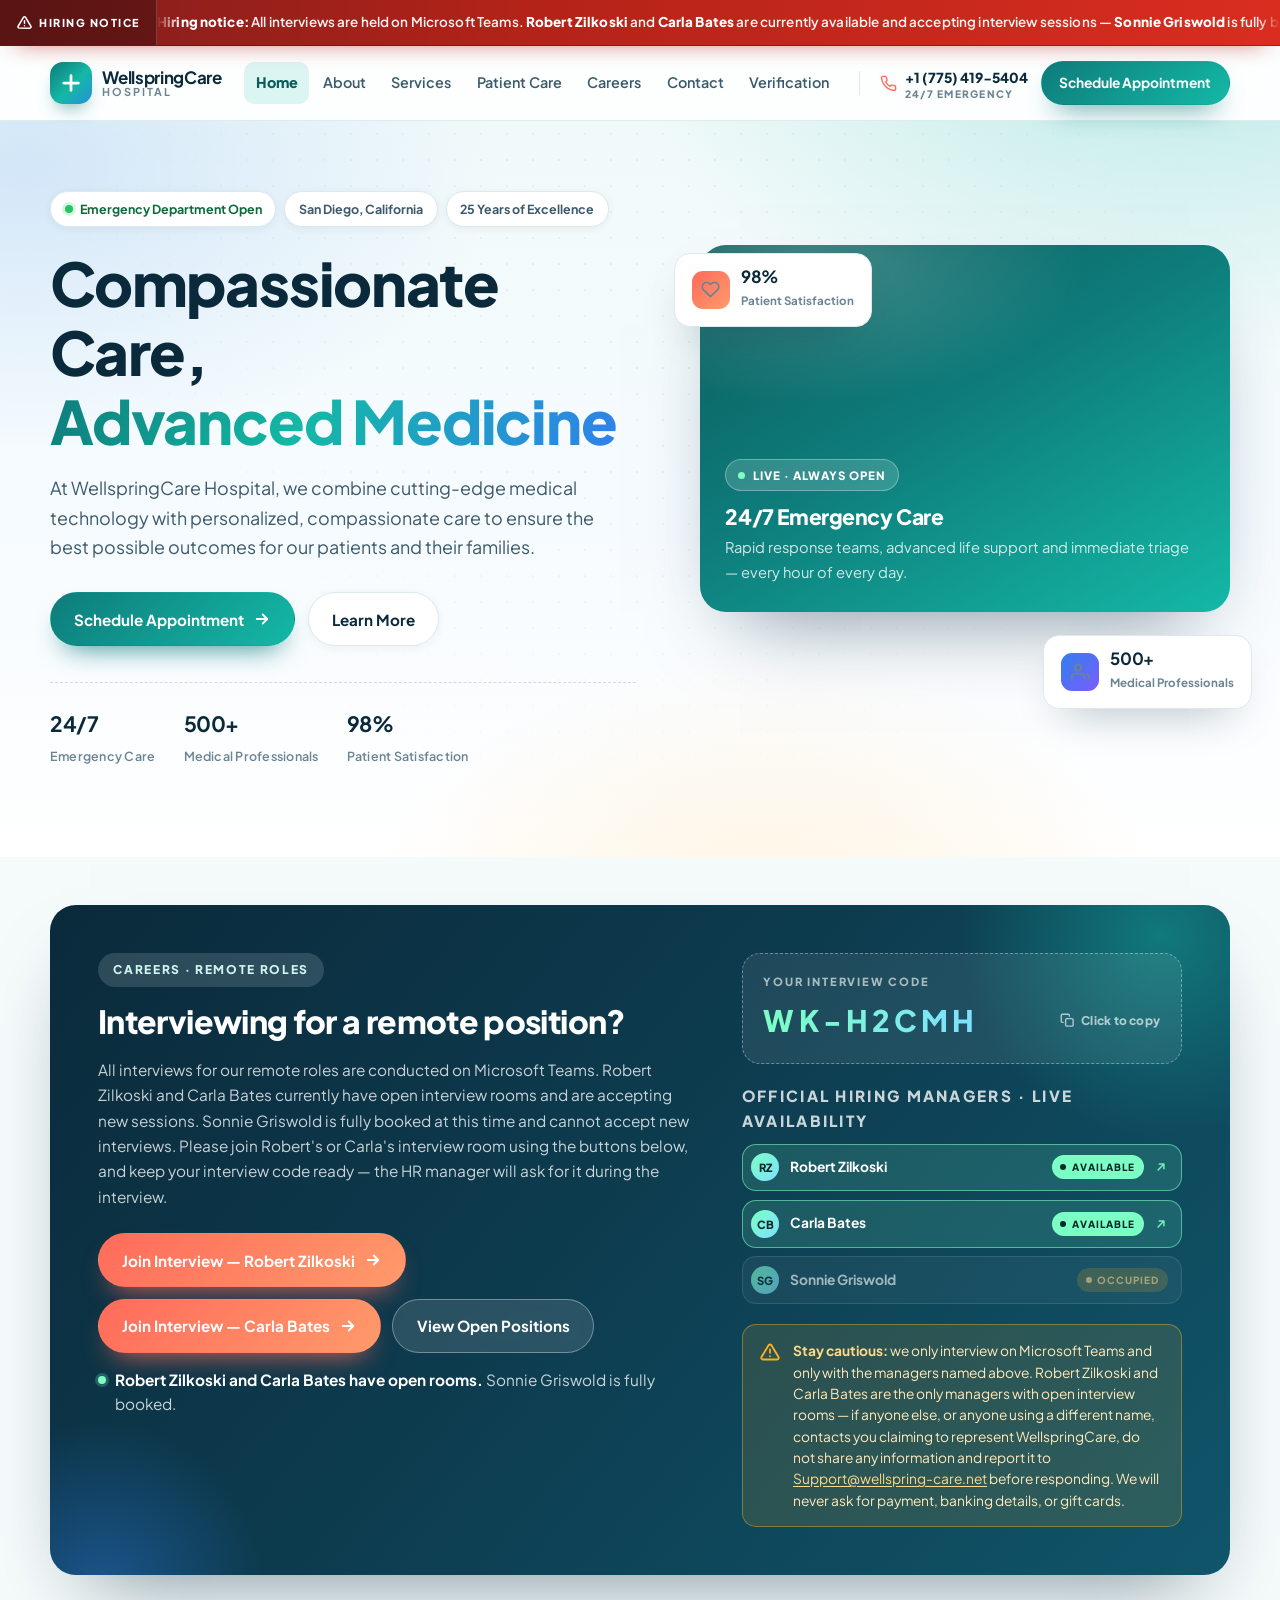
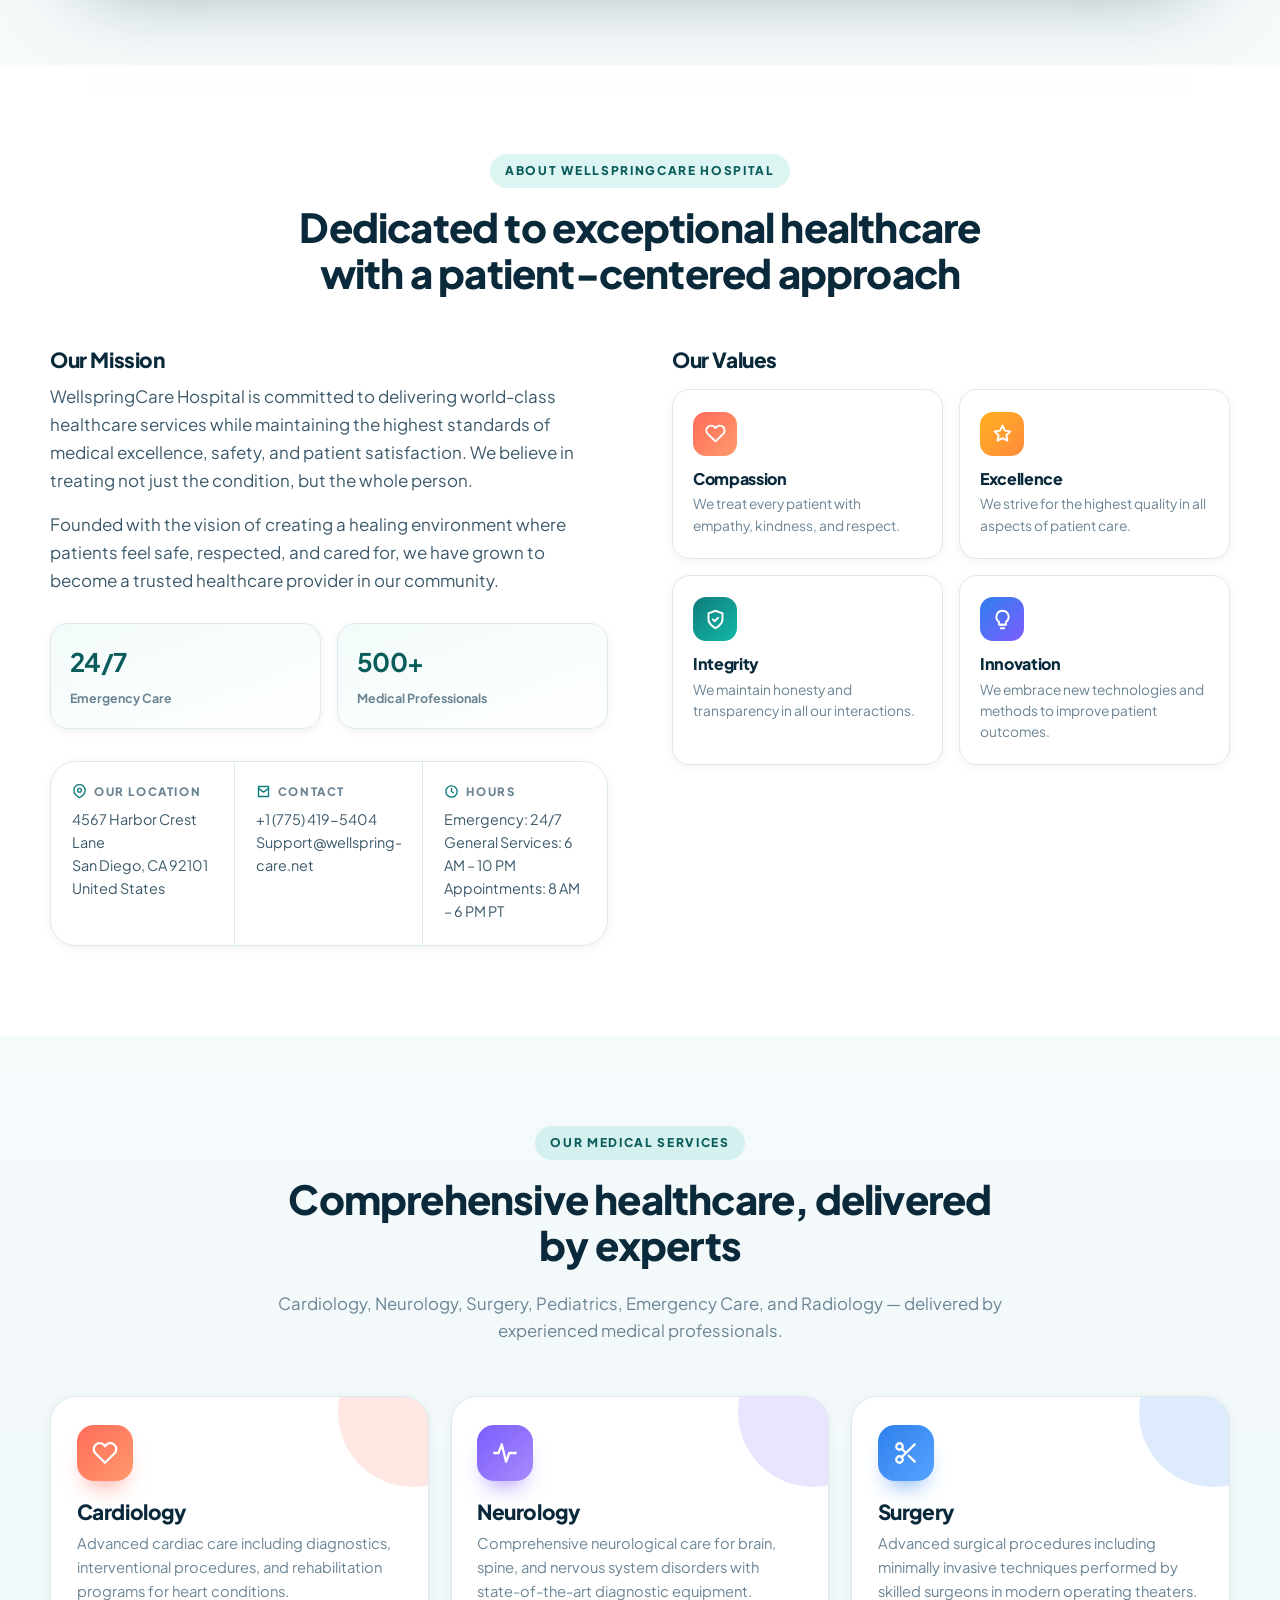
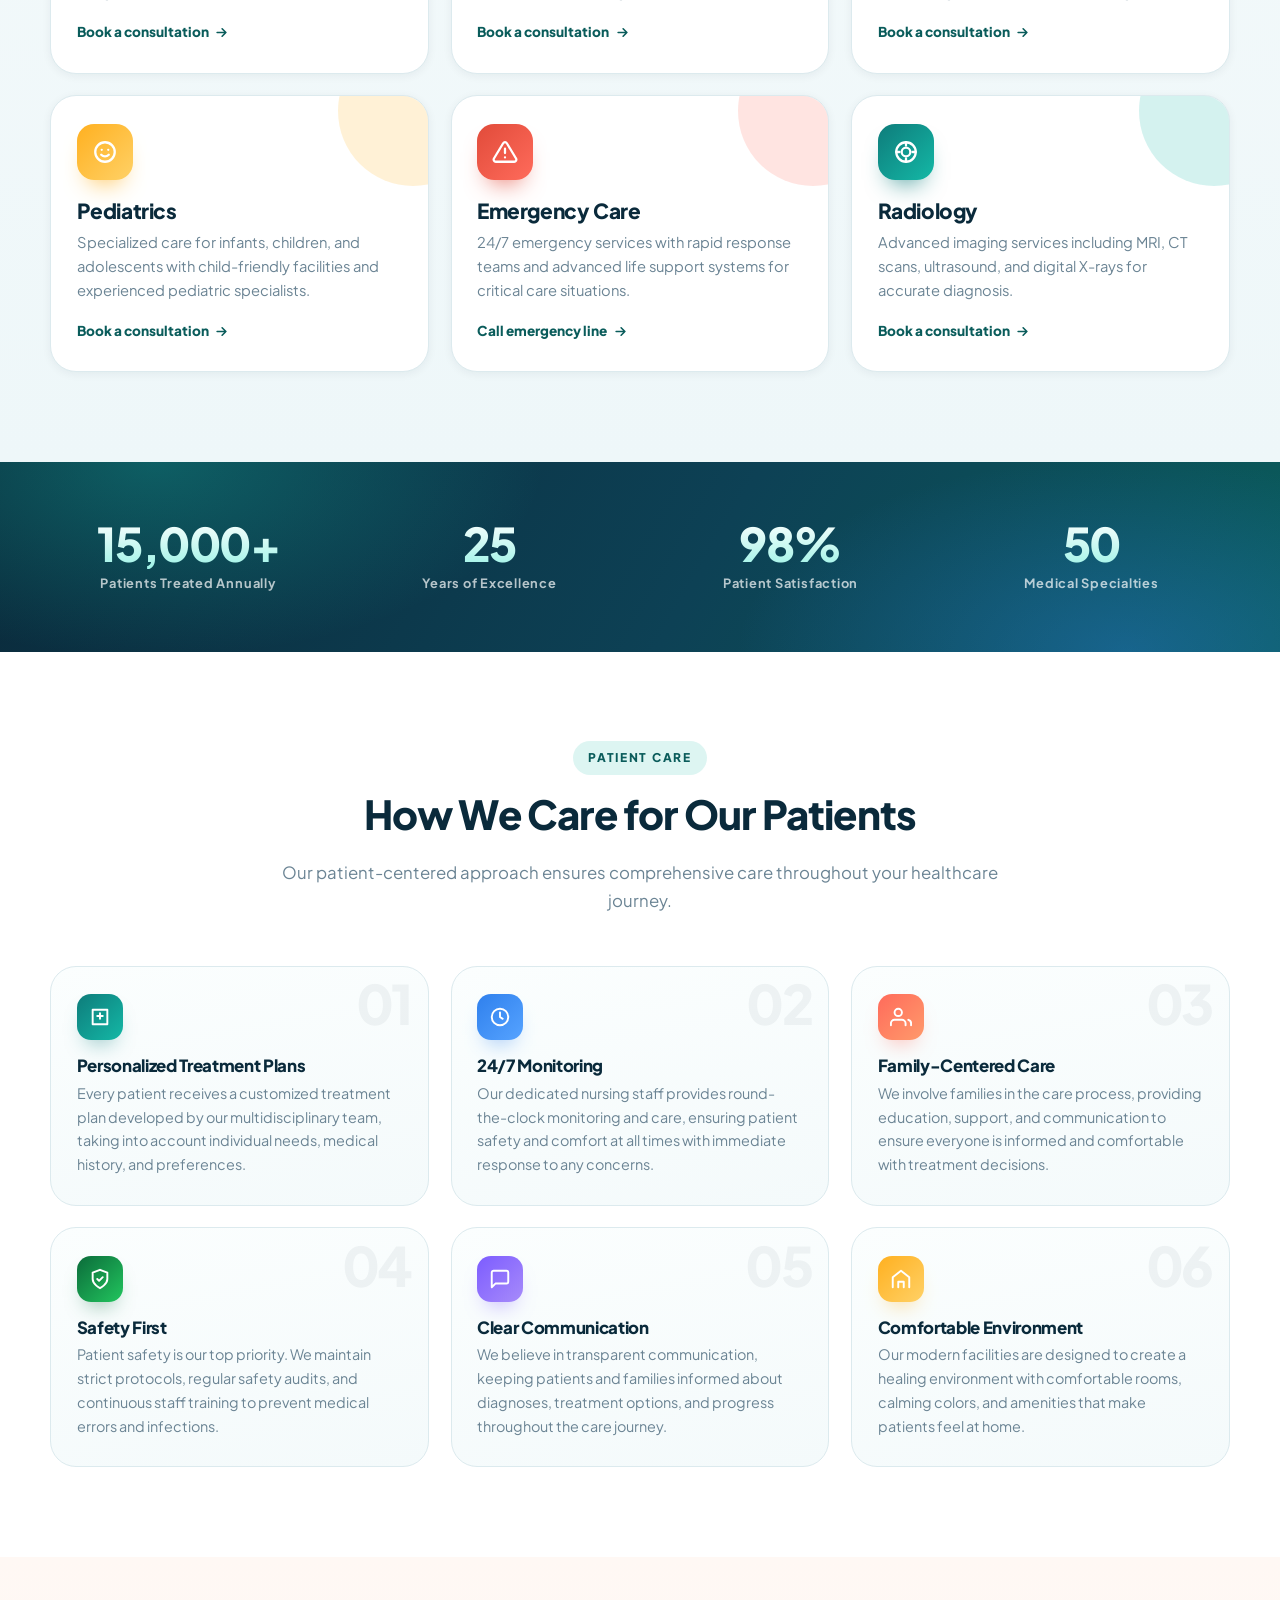
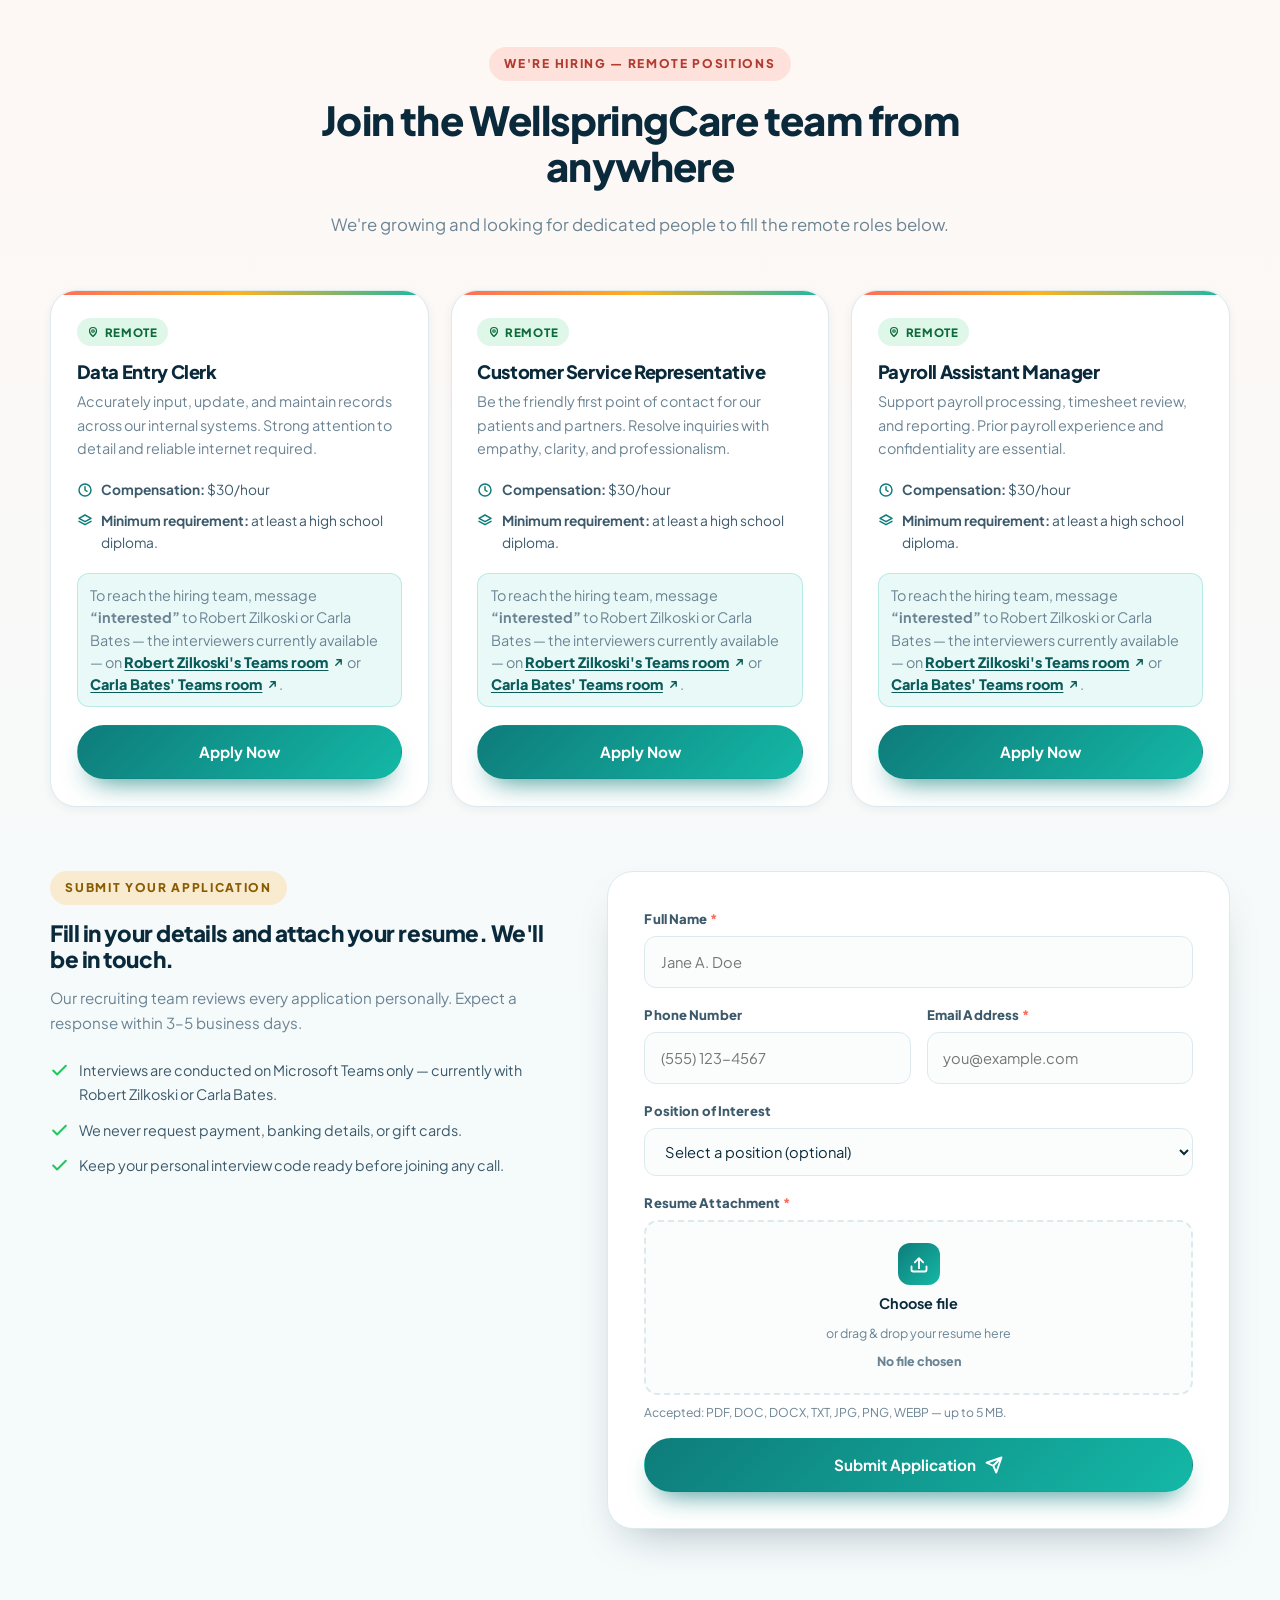
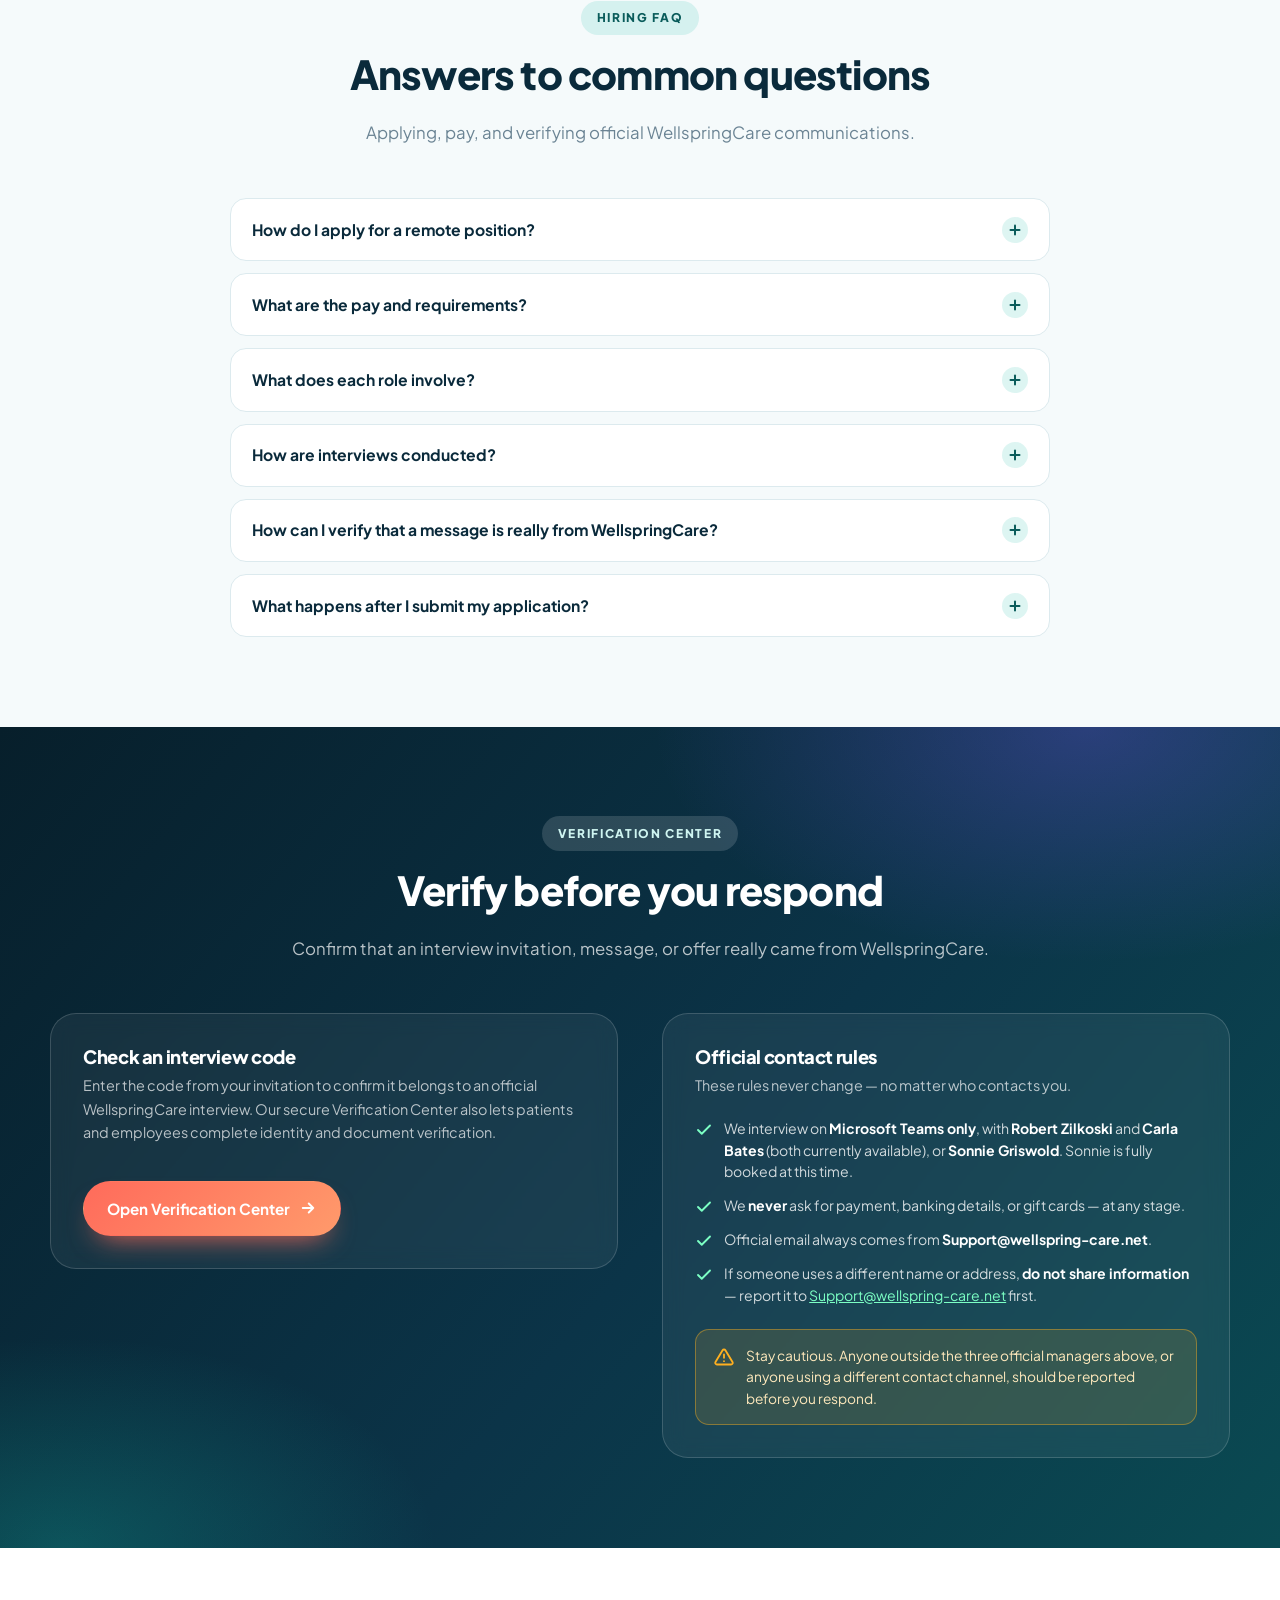
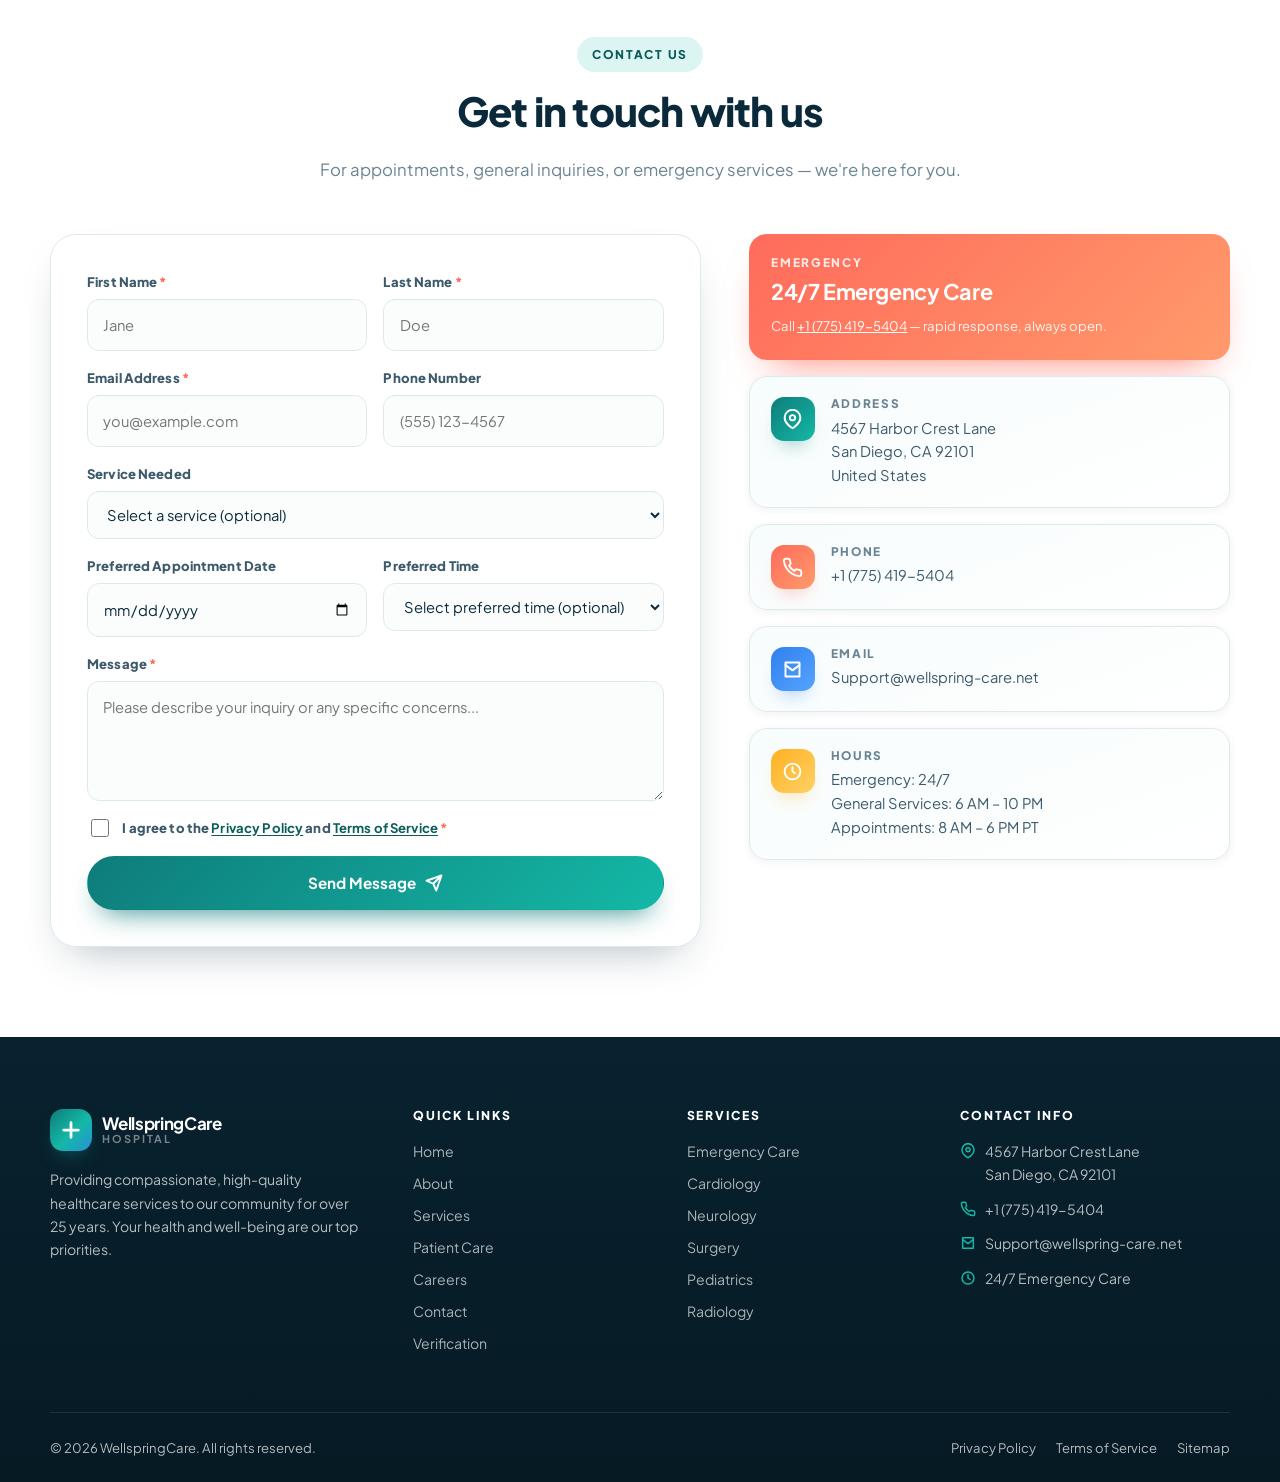
==== commit fbd16379: "Update index.html" ====
--- a/index.html
+++ b/index.html
@@ -243,10 +243,7 @@
 }
 .header.is-scrolled{ box-shadow:0 10px 30px -18px rgba(10,42,59,.5); background:rgba(255,255,255,.94); }
 
-.header__inner{
-  display:flex; align-items:center; gap:1rem;
-  height:var(--header-h);
-}
+.header__inner{ display:flex; align-items:center; gap:1rem; height:var(--header-h); }
 
 .brand{ display:flex; align-items:center; gap:.65rem; flex:none; }
 .brand__mark{
@@ -260,25 +257,15 @@
 .brand__text strong{ font-size:1.06rem; letter-spacing:-.02em; }
 .brand__text small{ font-size:.68rem; letter-spacing:.18em; text-transform:uppercase; color:var(--muted); font-weight:700; }
 
-.header__end{
-  margin-left:auto;
-  display:flex; align-items:center; gap:1rem;
-  min-width:0;
-}
-
-.header__divider{
-  width:1px; height:24px; flex:none;
-  background:var(--line);
-  margin:0 .15rem;
-}
+.header__end{ margin-left:auto; display:flex; align-items:center; gap:1rem; min-width:0; }
+.header__divider{ width:1px; height:24px; flex:none; background:var(--line); margin:0 .15rem; }
 
 .nav{ display:block; }
 .nav__list{ display:flex; align-items:center; gap:.15rem; }
 .nav__link{
   display:inline-block; padding:.55rem .72rem; border-radius:10px;
   font-size:.9rem; font-weight:600; color:var(--ink-soft);
-  transition:color .2s, background .2s;
-  white-space:nowrap;
+  transition:color .2s, background .2s; white-space:nowrap;
 }
 .nav__link:hover{ color:var(--brand-dark); background:rgba(20,184,166,.1); }
 .nav__link.is-active{ color:var(--brand-dark); background:rgba(20,184,166,.14); font-weight:800; }
@@ -351,9 +338,7 @@
 
 .hero__title{ margin-bottom:1.1rem; }
 .hero__lead{ font-size:clamp(1rem, 1.4vw, 1.12rem); color:var(--ink-soft); max-width:56ch; margin-bottom:1.9rem; }
-
 .hero__cta{ display:flex; flex-wrap:wrap; gap:.8rem; margin-bottom:2.25rem; }
-
 .hero__trust{ display:flex; flex-wrap:wrap; gap:1.75rem; padding-top:1.5rem; border-top:1px dashed rgba(10,42,59,.16); }
 .hero__trust div strong{ display:block; font-size:1.32rem; letter-spacing:-.02em; }
 .hero__trust div span{ font-size:.78rem; color:var(--muted); font-weight:600; letter-spacing:.02em; }
@@ -398,9 +383,7 @@
   box-shadow:var(--shadow); border:1px solid var(--line);
   display:flex; align-items:center; gap:.7rem; z-index:3;
 }
-.float-card__icon{
-  width:38px; height:38px; border-radius:11px; display:grid; place-items:center; flex:none; color:#fff;
-}
+.float-card__icon{ width:38px; height:38px; border-radius:11px; display:grid; place-items:center; flex:none; color:#fff; }
 .float-card__icon svg{ width:19px; height:19px; }
 .float-card strong{ display:block; font-size:1.05rem; line-height:1.1; letter-spacing:-.02em; }
 .float-card span{ font-size:.72rem; color:var(--muted); font-weight:700; }
@@ -438,13 +421,6 @@
 .hiring h2{ color:#fff; font-size:clamp(1.5rem, 2.6vw, 2rem); }
 .hiring p{ color:rgba(255,255,255,.78); font-size:.96rem; }
 .hiring__actions{ display:flex; flex-wrap:wrap; gap:.7rem; margin-top:1.5rem; }
-.hiring__actions .hiring__empty{
-  background:rgba(255,255,255,.08);
-  border:1px dashed rgba(255,255,255,.3);
-  border-radius:14px; padding:1rem 1.2rem; margin:0;
-  font-size:.9rem; color:rgba(255,255,255,.82);
-}
-.hiring__actions .hiring__empty a{ color:#7CFFC4; text-decoration:underline; }
 
 .hiring__availability-note{
   display:flex; align-items:flex-start; gap:.55rem;
@@ -456,7 +432,6 @@
   background:#7CFFC4; box-shadow:0 0 0 3px rgba(124,255,196,.22);
   animation:pulseDot 1.8s infinite;
 }
-.hiring__availability-note .status-dot--warn{ background:#FFB020; box-shadow:0 0 0 3px rgba(255,176,32,.22); }
 .hiring__availability-note strong{ color:#fff; }
 
 .code-box{
@@ -468,44 +443,22 @@
   font:inherit; color:#fff;
   transition:background .25s, border-color .25s, transform .2s var(--ease), box-shadow .25s;
 }
-.code-box:hover{
-  background:rgba(255,255,255,.14);
-  border-color:rgba(255,255,255,.6);
-  box-shadow:0 18px 34px -22px rgba(0,0,0,.8);
-}
+.code-box:hover{ background:rgba(255,255,255,.14); border-color:rgba(255,255,255,.6); box-shadow:0 18px 34px -22px rgba(0,0,0,.8); }
 .code-box:active{ transform:translateY(1px); }
-.code-box__label{
-  display:block; font-size:.7rem; letter-spacing:.16em; text-transform:uppercase;
-  color:rgba(255,255,255,.62); font-weight:800; margin-bottom:.35rem;
-}
-.code-box__row{
-  display:flex; align-items:center; justify-content:space-between;
-  gap:1rem; flex-wrap:wrap;
-}
+.code-box__label{ display:block; font-size:.7rem; letter-spacing:.16em; text-transform:uppercase; color:rgba(255,255,255,.62); font-weight:800; margin-bottom:.35rem; }
+.code-box__row{ display:flex; align-items:center; justify-content:space-between; gap:1rem; flex-wrap:wrap; }
 .code-box strong{
   font-size:clamp(1.5rem, 3vw, 1.85rem); letter-spacing:.14em; font-weight:800;
   background:linear-gradient(90deg,#7CFFC4,#7EE0FF);
   -webkit-background-clip:text; background-clip:text; color:transparent;
 }
-.code-box__hint{
-  display:inline-flex; align-items:center; gap:.4rem;
-  font-size:.75rem; font-weight:800; letter-spacing:.02em;
-  color:rgba(255,255,255,.65);
-  transition:color .25s;
-}
+.code-box__hint{ display:inline-flex; align-items:center; gap:.4rem; font-size:.75rem; font-weight:800; letter-spacing:.02em; color:rgba(255,255,255,.65); transition:color .25s; }
 .code-box__hint svg{ width:15px; height:15px; }
 .code-box:hover .code-box__hint{ color:#7CFFC4; }
-.code-box.is-copied{
-  border-color:#7CFFC4; border-style:solid;
-  background:rgba(124,255,196,.14);
-}
+.code-box.is-copied{ border-color:#7CFFC4; border-style:solid; background:rgba(124,255,196,.14); }
 .code-box.is-copied .code-box__hint{ color:#7CFFC4; }
 
-.managers-heading{
-  font-size:.72rem; letter-spacing:.15em; text-transform:uppercase;
-  font-weight:800; color:rgba(255,255,255,.6);
-  margin:0 0 .65rem;
-}
+.managers-heading{ font-size:.72rem; letter-spacing:.15em; text-transform:uppercase; font-weight:800; color:rgba(255,255,255,.6); margin:0 0 .65rem; }
 .managers{ display:flex; flex-direction:column; gap:.55rem; margin-bottom:1.25rem; }
 
 .manager-chip{
@@ -518,62 +471,18 @@
   transition:background .25s, border-color .25s, transform .2s var(--ease);
 }
 .manager-chip__name{ flex:1 1 auto; min-width:0; overflow:hidden; text-overflow:ellipsis; white-space:nowrap; }
-
-.manager-chip i{
-  width:28px; height:28px; border-radius:50%; display:grid; place-items:center; flex:none;
-  font-style:normal; font-size:.7rem; font-weight:800; color:#062A2A;
-  background:linear-gradient(135deg,#7CFFC4,#7EE0FF);
-}
-
-.manager-chip__status{
-  flex:none;
-  display:inline-flex; align-items:center; gap:.35rem;
-  font-size:.62rem; letter-spacing:.1em; text-transform:uppercase;
-  padding:.24rem .55rem; border-radius:999px; font-weight:800;
-  white-space:nowrap;
-}
-.manager-chip__status .dot{
-  width:6px; height:6px; border-radius:50%; background:currentColor;
-}
-
-.manager-chip--available{
-  background:rgba(124,255,196,.14);
-  border-color:rgba(124,255,196,.55);
-  cursor:pointer;
-}
-.manager-chip--available:hover{
-  background:rgba(124,255,196,.24);
-  border-color:#7CFFC4;
-  transform:translateY(-1px);
-}
-.manager-chip--available .manager-chip__status{
-  background:#7CFFC4; color:#062A2A;
-}
-.manager-chip--available .manager-chip__status .dot{
-  animation:pulseDot 1.8s infinite;
-}
-.manager-chip__arrow{
-  width:14px; height:14px; flex:none;
-  color:#7CFFC4; opacity:.9;
-}
-
-/* Active but no Teams link configured — visible, but not clickable */
-.manager-chip--no-link{
-  background:rgba(124,255,196,.08);
-  border-color:rgba(124,255,196,.32);
-  cursor:not-allowed;
-}
-.manager-chip--no-link .manager-chip__status{
-  background:rgba(124,255,196,.35); color:#062A2A;
-}
-
-.manager-chip--busy{
-  opacity:.62;
-  cursor:not-allowed;
-}
-.manager-chip--busy .manager-chip__status{
-  background:rgba(255,176,32,.28); color:#FFD98A;
-}
+.manager-chip i{ width:28px; height:28px; border-radius:50%; display:grid; place-items:center; flex:none; font-style:normal; font-size:.7rem; font-weight:800; color:#062A2A; background:linear-gradient(135deg,#7CFFC4,#7EE0FF); }
+.manager-chip__status{ flex:none; display:inline-flex; align-items:center; gap:.35rem; font-size:.62rem; letter-spacing:.1em; text-transform:uppercase; padding:.24rem .55rem; border-radius:999px; font-weight:800; white-space:nowrap; }
+.manager-chip__status .dot{ width:6px; height:6px; border-radius:50%; background:currentColor; }
+
+.manager-chip--available{ background:rgba(124,255,196,.14); border-color:rgba(124,255,196,.55); cursor:pointer; }
+.manager-chip--available:hover{ background:rgba(124,255,196,.24); border-color:#7CFFC4; transform:translateY(-1px); }
+.manager-chip--available .manager-chip__status{ background:#7CFFC4; color:#062A2A; }
+.manager-chip--available .manager-chip__status .dot{ animation:pulseDot 1.8s infinite; }
+.manager-chip__arrow{ width:14px; height:14px; flex:none; color:#7CFFC4; opacity:.9; }
+
+.manager-chip--busy{ opacity:.62; cursor:not-allowed; }
+.manager-chip--busy .manager-chip__status{ background:rgba(255,176,32,.28); color:#FFD98A; }
 
 .warn{
   display:flex; gap:.8rem; align-items:flex-start;
@@ -593,11 +502,7 @@
 .about__lead{ font-size:1.06rem; color:var(--ink-soft); }
 
 .mini-stats{ display:flex; gap:1rem; margin:1.75rem 0 0; }
-.mini-stat{
-  flex:1; background:linear-gradient(160deg,#F2FBFA,#FFFFFF);
-  border:1px solid var(--line); border-radius:var(--radius); padding:1.1rem 1.2rem;
-  box-shadow:var(--shadow-sm);
-}
+.mini-stat{ flex:1; background:linear-gradient(160deg,#F2FBFA,#FFFFFF); border:1px solid var(--line); border-radius:var(--radius); padding:1.1rem 1.2rem; box-shadow:var(--shadow-sm); }
 .mini-stat strong{ display:block; font-size:1.6rem; letter-spacing:-.03em; color:var(--brand-dark); }
 .mini-stat span{ font-size:.78rem; color:var(--muted); font-weight:700; }
 
@@ -608,32 +513,18 @@
   transition:transform .3s var(--ease), box-shadow .3s var(--ease), border-color .3s;
   position:relative; overflow:hidden;
 }
-.value-card::before{
-  content:""; position:absolute; left:0; top:0; bottom:0; width:4px;
-  background:linear-gradient(180deg,var(--brand),var(--brand-light)); opacity:0; transition:opacity .3s;
-}
+.value-card::before{ content:""; position:absolute; left:0; top:0; bottom:0; width:4px; background:linear-gradient(180deg,var(--brand),var(--brand-light)); opacity:0; transition:opacity .3s; }
 .value-card:hover{ transform:translateY(-5px); box-shadow:var(--shadow); border-color:transparent; }
 .value-card:hover::before{ opacity:1; }
-.value-card__icon{
-  width:44px; height:44px; border-radius:13px; display:grid; place-items:center;
-  margin-bottom:.9rem; color:#fff;
-}
+.value-card__icon{ width:44px; height:44px; border-radius:13px; display:grid; place-items:center; margin-bottom:.9rem; color:#fff; }
 .value-card__icon svg{ width:21px; height:21px; }
 .value-card h4{ font-size:1rem; margin-bottom:.3rem; }
 .value-card p{ font-size:.86rem; color:var(--muted); margin:0; line-height:1.55; }
 
-.info-panel{
-  margin-top:2rem; border-radius:var(--radius-lg); overflow:hidden;
-  border:1px solid var(--line); background:#fff; box-shadow:var(--shadow-sm);
-  display:grid; grid-template-columns:repeat(3,1fr);
-}
+.info-panel{ margin-top:2rem; border-radius:var(--radius-lg); overflow:hidden; border:1px solid var(--line); background:#fff; box-shadow:var(--shadow-sm); display:grid; grid-template-columns:repeat(3,1fr); }
 .info-panel__item{ padding:1.4rem 1.3rem; border-right:1px solid var(--line); }
 .info-panel__item:last-child{ border-right:0; }
-.info-panel__item h4{
-  display:flex; align-items:center; gap:.45rem;
-  font-size:.72rem; letter-spacing:.14em; text-transform:uppercase; color:var(--muted);
-  margin-bottom:.55rem; font-weight:800;
-}
+.info-panel__item h4{ display:flex; align-items:center; gap:.45rem; font-size:.72rem; letter-spacing:.14em; text-transform:uppercase; color:var(--muted); margin-bottom:.55rem; font-weight:800; }
 .info-panel__item h4 svg{ width:15px; height:15px; color:var(--brand); }
 .info-panel__item p, .info-panel__item a{ font-size:.9rem; color:var(--ink-soft); margin:0; line-height:1.6; }
 .info-panel__item a:hover{ color:var(--brand-dark); }
@@ -649,28 +540,16 @@
   padding:1.75rem 1.6rem; box-shadow:var(--shadow-sm); position:relative; overflow:hidden;
   transition:transform .35s var(--ease), box-shadow .35s var(--ease), border-color .35s;
 }
-.service-card::after{
-  content:""; position:absolute; right:-60px; top:-60px; width:150px; height:150px; border-radius:50%;
-  background:var(--glow, rgba(20,184,166,.14)); transition:transform .45s var(--ease);
-}
+.service-card::after{ content:""; position:absolute; right:-60px; top:-60px; width:150px; height:150px; border-radius:50%; background:var(--glow, rgba(20,184,166,.14)); transition:transform .45s var(--ease); }
 .service-card:hover{ transform:translateY(-8px); box-shadow:var(--shadow); border-color:transparent; }
 .service-card:hover::after{ transform:scale(1.5); }
 
-.icon-tile{
-  width:56px; height:56px; border-radius:17px; display:grid; place-items:center;
-  color:#fff; margin-bottom:1.15rem; position:relative; z-index:2;
-  background:linear-gradient(135deg, var(--tile-a), var(--tile-b));
-  box-shadow:0 14px 26px -14px var(--tile-a);
-}
+.icon-tile{ width:56px; height:56px; border-radius:17px; display:grid; place-items:center; color:#fff; margin-bottom:1.15rem; position:relative; z-index:2; background:linear-gradient(135deg, var(--tile-a), var(--tile-b)); box-shadow:0 14px 26px -14px var(--tile-a); }
 .icon-tile svg{ width:26px; height:26px; }
 
 .service-card h3{ position:relative; z-index:2; margin-bottom:.45rem; }
 .service-card p{ font-size:.92rem; color:var(--muted); margin:0; position:relative; z-index:2; }
-
-.service-card__link{
-  display:inline-flex; align-items:center; gap:.35rem; margin-top:1.1rem;
-  font-size:.85rem; font-weight:800; color:var(--brand-dark); position:relative; z-index:2;
-}
+.service-card__link{ display:inline-flex; align-items:center; gap:.35rem; margin-top:1.1rem; font-size:.85rem; font-weight:800; color:var(--brand-dark); position:relative; z-index:2; }
 .service-card__link svg{ width:15px; height:15px; transition:transform .25s; }
 .service-card:hover .service-card__link svg{ transform:translateX(4px); }
 
@@ -707,15 +586,8 @@
   transition:transform .35s var(--ease), box-shadow .35s var(--ease);
 }
 .care-card:hover{ transform:translateY(-6px); box-shadow:var(--shadow); }
-.care-card__num{
-  position:absolute; right:1.1rem; top:.6rem; font-size:3.4rem; font-weight:800;
-  color:rgba(10,42,59,.05); line-height:1; letter-spacing:-.05em; pointer-events:none;
-}
-.care-card__icon{
-  width:46px; height:46px; border-radius:14px; display:grid; place-items:center;
-  color:#fff; margin-bottom:1rem; background:linear-gradient(135deg,var(--tile-a),var(--tile-b));
-  box-shadow:0 12px 24px -14px var(--tile-a);
-}
+.care-card__num{ position:absolute; right:1.1rem; top:.6rem; font-size:3.4rem; font-weight:800; color:rgba(10,42,59,.05); line-height:1; letter-spacing:-.05em; pointer-events:none; }
+.care-card__icon{ width:46px; height:46px; border-radius:14px; display:grid; place-items:center; color:#fff; margin-bottom:1rem; background:linear-gradient(135deg,var(--tile-a),var(--tile-b)); box-shadow:0 12px 24px -14px var(--tile-a); }
 .care-card__icon svg{ width:22px; height:22px; }
 .care-card h3{ font-size:1.05rem; margin-bottom:.4rem; }
 .care-card p{ font-size:.9rem; color:var(--muted); margin:0; }
@@ -732,17 +604,10 @@
   transition:transform .35s var(--ease), box-shadow .35s var(--ease), border-color .35s;
   position:relative; overflow:hidden;
 }
-.job-card::before{
-  content:""; position:absolute; top:0; left:0; right:0; height:4px;
-  background:linear-gradient(90deg,var(--coral),var(--amber),var(--brand-light));
-}
+.job-card::before{ content:""; position:absolute; top:0; left:0; right:0; height:4px; background:linear-gradient(90deg,var(--coral),var(--amber),var(--brand-light)); }
 .job-card:hover{ transform:translateY(-8px); box-shadow:var(--shadow); border-color:transparent; }
 .job-card__top{ display:flex; align-items:center; justify-content:space-between; gap:.6rem; margin-bottom:.9rem; }
-.tag-remote{
-  display:inline-flex; align-items:center; gap:.35rem; font-size:.72rem; font-weight:800;
-  letter-spacing:.06em; text-transform:uppercase; color:#0B6B3A;
-  background:rgba(34,197,94,.14); padding:.3rem .65rem; border-radius:999px;
-}
+.tag-remote{ display:inline-flex; align-items:center; gap:.35rem; font-size:.72rem; font-weight:800; letter-spacing:.06em; text-transform:uppercase; color:#0B6B3A; background:rgba(34,197,94,.14); padding:.3rem .65rem; border-radius:999px; }
 .tag-remote svg{ width:12px; height:12px; }
 .job-card h3{ font-size:1.15rem; margin-bottom:.5rem; }
 .job-card > p{ font-size:.9rem; color:var(--muted); margin-bottom:1.1rem; }
@@ -757,15 +622,9 @@
   border:1px solid rgba(20,184,166,.22);
   border-radius:12px; padding:.65rem .8rem; margin:0 0 1.1rem;
 }
-.job-note a{
-  font-weight:800; color:var(--brand-dark);
-  text-decoration:underline; text-underline-offset:2px;
-  display:inline-flex; align-items:center; gap:.25rem;
-}
+.job-note a{ font-weight:800; color:var(--brand-dark); text-decoration:underline; text-underline-offset:2px; display:inline-flex; align-items:center; gap:.25rem; }
 .job-note a:hover{ color:var(--brand); }
 .job-note a svg{ width:13px; height:13px; }
-.job-note.is-empty{ background:rgba(255,176,32,.1); border-color:rgba(255,176,32,.3); }
-.job-note.is-empty a{ color:#8A5B00; }
 
 .apply-wrap{ display:grid; grid-template-columns:.9fr 1.1fr; gap:clamp(1.75rem,4vw,3rem); align-items:start; }
 .apply-intro h3{ font-size:1.4rem; }
@@ -774,43 +633,24 @@
 .apply-list li{ display:flex; gap:.65rem; font-size:.9rem; color:var(--ink-soft); align-items:flex-start; }
 .apply-list svg{ width:19px; height:19px; flex:none; color:var(--mint); margin-top:2px; }
 
-.form-card{
-  background:#fff; border:1px solid var(--line); border-radius:var(--radius-lg);
-  padding:clamp(1.5rem,3vw,2.25rem); box-shadow:var(--shadow);
-}
+.form-card{ background:#fff; border:1px solid var(--line); border-radius:var(--radius-lg); padding:clamp(1.5rem,3vw,2.25rem); box-shadow:var(--shadow); }
 .form-grid{ display:grid; grid-template-columns:1fr 1fr; gap:1rem; }
 .field{ display:flex; flex-direction:column; gap:.4rem; }
 .field--full{ grid-column:1 / -1; }
 .field label{ font-size:.82rem; font-weight:800; color:var(--ink-soft); letter-spacing:.01em; }
 .field label .req{ color:var(--coral); }
-.field input,.field select,.field textarea{
-  width:100%; padding:.8rem .95rem; border:1.5px solid var(--line); border-radius:12px;
-  background:#FBFDFD; font-size:.92rem; transition:border-color .2s, box-shadow .2s, background .2s;
-}
+.field input,.field select,.field textarea{ width:100%; padding:.8rem .95rem; border:1.5px solid var(--line); border-radius:12px; background:#FBFDFD; font-size:.92rem; transition:border-color .2s, box-shadow .2s, background .2s; }
 .field textarea{ min-height:120px; resize:vertical; }
-.field input:focus,.field select:focus,.field textarea:focus{
-  outline:none; border-color:var(--brand-light); background:#fff;
-  box-shadow:0 0 0 4px rgba(20,184,166,.15);
-}
-.field input.is-invalid,.field select.is-invalid,.field textarea.is-invalid{
-  border-color:var(--danger); background:#FFF7F6;
-}
+.field input:focus,.field select:focus,.field textarea:focus{ outline:none; border-color:var(--brand-light); background:#fff; box-shadow:0 0 0 4px rgba(20,184,166,.15); }
+.field input.is-invalid,.field select.is-invalid,.field textarea.is-invalid{ border-color:var(--danger); background:#FFF7F6; }
 .field .hint{ font-size:.76rem; color:var(--muted); margin:0; }
 .field .err{ font-size:.76rem; color:var(--danger); font-weight:700; display:none; }
 .field .err.show{ display:block; }
 
-.file-drop{
-  position:relative; display:flex; flex-direction:column; align-items:center; gap:.45rem;
-  border:2px dashed var(--line); border-radius:14px; padding:1.35rem 1rem;
-  background:#FBFDFD; text-align:center; cursor:pointer;
-  transition:border-color .25s, background .25s;
-}
+.file-drop{ position:relative; display:flex; flex-direction:column; align-items:center; gap:.45rem; border:2px dashed var(--line); border-radius:14px; padding:1.35rem 1rem; background:#FBFDFD; text-align:center; cursor:pointer; transition:border-color .25s, background .25s; }
 .file-drop:hover{ border-color:var(--brand-light); background:#F3FBFA; }
 .file-drop input[type="file"]{ position:absolute; inset:0; width:100%; height:100%; opacity:0; cursor:pointer; }
-.file-drop__icon{
-  width:42px; height:42px; border-radius:12px; display:grid; place-items:center;
-  background:linear-gradient(135deg,var(--brand),var(--brand-light)); color:#fff;
-}
+.file-drop__icon{ width:42px; height:42px; border-radius:12px; display:grid; place-items:center; background:linear-gradient(135deg,var(--brand),var(--brand-light)); color:#fff; }
 .file-drop__icon svg{ width:20px; height:20px; }
 .file-drop strong{ font-size:.9rem; }
 .file-drop span{ font-size:.78rem; color:var(--muted); }
@@ -820,24 +660,11 @@
    14. FAQ
    ============================================================ */
 .faq{ max-width:820px; margin-inline:auto; display:grid; gap:.75rem; }
-.faq__item{
-  background:#fff; border:1px solid var(--line); border-radius:16px;
-  overflow:hidden; transition:box-shadow .3s, border-color .3s;
-}
+.faq__item{ background:#fff; border:1px solid var(--line); border-radius:16px; overflow:hidden; transition:box-shadow .3s, border-color .3s; }
 .faq__item.is-open{ box-shadow:var(--shadow-sm); border-color:rgba(20,184,166,.45); }
-.faq__q{
-  width:100%; display:flex; align-items:center; justify-content:space-between; gap:1rem;
-  background:none; border:0; padding:1.1rem 1.3rem; text-align:left; cursor:pointer;
-  font-weight:700; font-size:.98rem; color:var(--ink);
-}
-.faq__icon{
-  width:26px; height:26px; border-radius:50%; flex:none; position:relative;
-  background:rgba(20,184,166,.14); transition:background .3s, transform .3s;
-}
-.faq__icon::before,.faq__icon::after{
-  content:""; position:absolute; background:var(--brand-dark); border-radius:2px;
-  left:50%; top:50%; transform:translate(-50%,-50%);
-}
+.faq__q{ width:100%; display:flex; align-items:center; justify-content:space-between; gap:1rem; background:none; border:0; padding:1.1rem 1.3rem; text-align:left; cursor:pointer; font-weight:700; font-size:.98rem; color:var(--ink); }
+.faq__icon{ width:26px; height:26px; border-radius:50%; flex:none; position:relative; background:rgba(20,184,166,.14); transition:background .3s, transform .3s; }
+.faq__icon::before,.faq__icon::after{ content:""; position:absolute; background:var(--brand-dark); border-radius:2px; left:50%; top:50%; transform:translate(-50%,-50%); }
 .faq__icon::before{ width:11px; height:2px; }
 .faq__icon::after{ width:2px; height:11px; transition:transform .3s, opacity .3s; }
 .faq__item.is-open .faq__icon{ background:var(--brand); transform:rotate(180deg); }
@@ -860,19 +687,12 @@
 .verification .section-head p{ color:rgba(255,255,255,.72); }
 .verify-grid{ display:grid; grid-template-columns:1fr 1fr; gap:clamp(1.5rem,4vw,2.75rem); align-items:start; }
 
-.verify-panel{
-  background:rgba(255,255,255,.06); border:1px solid rgba(255,255,255,.16);
-  border-radius:var(--radius-lg); padding:clamp(1.4rem,3vw,2rem);
-  backdrop-filter:blur(10px);
-}
+.verify-panel{ background:rgba(255,255,255,.06); border:1px solid rgba(255,255,255,.16); border-radius:var(--radius-lg); padding:clamp(1.4rem,3vw,2rem); backdrop-filter:blur(10px); }
 .verify-panel h3{ color:#fff; font-size:1.15rem; margin-bottom:.4rem; }
 .verify-panel > p{ color:rgba(255,255,255,.7); font-size:.9rem; }
 
 .verify-list{ display:grid; gap:.75rem; margin-top:1.25rem; }
-.verify-list li{
-  display:flex; gap:.7rem; align-items:flex-start; font-size:.88rem;
-  color:rgba(255,255,255,.8); line-height:1.55;
-}
+.verify-list li{ display:flex; gap:.7rem; align-items:flex-start; font-size:.88rem; color:rgba(255,255,255,.8); line-height:1.55; }
 .verify-list li svg{ width:18px; height:18px; flex:none; color:#7CFFC4; margin-top:3px; }
 .verify-list li strong{ color:#fff; }
 .verify-list li a{ color:#7CFFC4; text-decoration:underline; }
@@ -884,27 +704,15 @@
 .contact-grid{ display:grid; grid-template-columns:1.15fr .85fr; gap:clamp(1.75rem,4vw,3rem); align-items:start; }
 
 .contact-info{ display:grid; gap:1rem; }
-.contact-card{
-  display:flex; gap:1rem; align-items:flex-start;
-  background:linear-gradient(160deg,#F7FCFC,#FFFFFF);
-  border:1px solid var(--line); border-radius:var(--radius); padding:1.25rem 1.3rem;
-  box-shadow:var(--shadow-sm); transition:transform .3s var(--ease), box-shadow .3s;
-}
+.contact-card{ display:flex; gap:1rem; align-items:flex-start; background:linear-gradient(160deg,#F7FCFC,#FFFFFF); border:1px solid var(--line); border-radius:var(--radius); padding:1.25rem 1.3rem; box-shadow:var(--shadow-sm); transition:transform .3s var(--ease), box-shadow .3s; }
 .contact-card:hover{ transform:translateY(-4px); box-shadow:var(--shadow); }
-.contact-card__icon{
-  width:44px; height:44px; border-radius:13px; display:grid; place-items:center; flex:none;
-  color:#fff; background:linear-gradient(135deg,var(--tile-a,#0E7C7B),var(--tile-b,#14B8A6));
-  box-shadow:0 12px 22px -14px var(--tile-a,#0E7C7B);
-}
+.contact-card__icon{ width:44px; height:44px; border-radius:13px; display:grid; place-items:center; flex:none; color:#fff; background:linear-gradient(135deg,var(--tile-a,#0E7C7B),var(--tile-b,#14B8A6)); box-shadow:0 12px 22px -14px var(--tile-a,#0E7C7B); }
 .contact-card__icon svg{ width:21px; height:21px; }
 .contact-card h4{ font-size:.74rem; letter-spacing:.14em; text-transform:uppercase; color:var(--muted); margin-bottom:.35rem; }
 .contact-card p, .contact-card a{ font-size:.92rem; color:var(--ink-soft); margin:0; line-height:1.6; }
 .contact-card a:hover{ color:var(--brand-dark); }
 
-.emergency-card{
-  border-radius:var(--radius); padding:1.35rem 1.4rem; color:#fff;
-  background:linear-gradient(135deg,#FF6B5B,#FF9A6B); box-shadow:0 20px 40px -22px rgba(255,107,91,.95);
-}
+.emergency-card{ border-radius:var(--radius); padding:1.35rem 1.4rem; color:#fff; background:linear-gradient(135deg,#FF6B5B,#FF9A6B); box-shadow:0 20px 40px -22px rgba(255,107,91,.95); }
 .emergency-card h4{ font-size:.74rem; letter-spacing:.14em; text-transform:uppercase; color:rgba(255,255,255,.85); margin-bottom:.3rem; }
 .emergency-card strong{ display:block; font-size:1.35rem; letter-spacing:-.02em; margin-bottom:.15rem; }
 .emergency-card span{ font-size:.82rem; color:rgba(255,255,255,.9); }
@@ -917,19 +725,13 @@
 /* ============================================================
    17. FOOTER
    ============================================================ */
-.footer{
-  background:linear-gradient(180deg,#08222F 0%, #061A24 100%);
-  color:rgba(255,255,255,.7); padding:clamp(3rem,6vw,4.5rem) 0 0;
-}
+.footer{ background:linear-gradient(180deg,#08222F 0%, #061A24 100%); color:rgba(255,255,255,.7); padding:clamp(3rem,6vw,4.5rem) 0 0; }
 .footer__grid{ display:grid; grid-template-columns:1.4fr 1fr 1fr 1.2fr; gap:clamp(1.75rem,4vw,3rem); }
 .footer .brand__text strong{ color:#fff; }
 .footer .brand__text small{ color:rgba(255,255,255,.45); }
 .footer__about p{ font-size:.88rem; margin-top:1.1rem; max-width:34ch; }
 
-.footer h4{
-  color:#fff; font-size:.76rem; letter-spacing:.16em; text-transform:uppercase;
-  margin-bottom:1.1rem; font-weight:800;
-}
+.footer h4{ color:#fff; font-size:.76rem; letter-spacing:.16em; text-transform:uppercase; margin-bottom:1.1rem; font-weight:800; }
 .footer__links{ display:grid; gap:.55rem; }
 .footer__links a, .footer__links li{ font-size:.88rem; color:rgba(255,255,255,.66); transition:color .2s; }
 .footer__links a:hover{ color:#7CFFC4; }
@@ -939,31 +741,14 @@
 .footer__contact svg{ width:16px; height:16px; flex:none; color:var(--brand-light); margin-top:3px; }
 .footer__contact a:hover{ color:#7CFFC4; }
 
-.footer__bottom{
-  margin-top:clamp(2.25rem,5vw,3.5rem); border-top:1px solid rgba(255,255,255,.1);
-  padding:1.5rem 0; display:flex; flex-wrap:wrap; gap:1rem;
-  align-items:center; justify-content:space-between; font-size:.82rem;
-}
-.footer__legal{ display:flex; flex-wrap:wrap; gap:1.25rem; align-items:center; }
+.footer__bottom{ margin-top:clamp(2.25rem,5vw,3.5rem); border-top:1px solid rgba(255,255,255,.1); padding:1.5rem 0; display:flex; flex-wrap:wrap; gap:1rem; align-items:center; justify-content:space-between; font-size:.82rem; }
+.footer__legal{ display:flex; flex-wrap:wrap; gap:1.25rem; }
 .footer__legal a:hover{ color:#7CFFC4; }
-.footer__legal .footer__admin{
-  display:inline-flex; align-items:center; gap:.35rem;
-  color:rgba(255,255,255,.45);
-}
-.footer__legal .footer__admin:hover{ color:#7CFFC4; }
-.footer__legal .footer__admin svg{ width:12px; height:12px; }
 
 /* ============================================================
    18. TOAST
    ============================================================ */
-.toast{
-  position:fixed; right:1.25rem; bottom:1.25rem; z-index:300;
-  max-width:360px; padding:1rem 1.2rem; border-radius:14px;
-  background:var(--ink); color:#fff; font-size:.88rem; font-weight:600; line-height:1.5;
-  box-shadow:0 26px 50px -20px rgba(0,0,0,.7);
-  transform:translateY(150%); opacity:0; pointer-events:none;
-  transition:transform .45s var(--ease), opacity .35s;
-}
+.toast{ position:fixed; right:1.25rem; bottom:1.25rem; z-index:300; max-width:360px; padding:1rem 1.2rem; border-radius:14px; background:var(--ink); color:#fff; font-size:.88rem; font-weight:600; line-height:1.5; box-shadow:0 26px 50px -20px rgba(0,0,0,.7); transform:translateY(150%); opacity:0; pointer-events:none; transition:transform .45s var(--ease), opacity .35s; }
 .toast.show{ transform:translateY(0); opacity:1; }
 .toast--ok{ background:linear-gradient(135deg,#0E7C7B,#14B8A6); }
 .toast--bad{ background:linear-gradient(135deg,#B42318,#E14B3A); }
@@ -988,43 +773,25 @@
 }
 @media (max-width:1023px){
   :root{ --header-h:68px; }
-
   .header__divider{ display:none; }
   .menu-btn{ display:flex; }
 
   .nav{
-    position:absolute;
-    top:100%;
-    right:0;
-    width:var(--drawer-w);
+    position:absolute; top:100%; right:0; width:var(--drawer-w);
     height:calc(100vh - var(--banner-h) - var(--header-h));
     max-height:calc(100vh - var(--banner-h) - var(--header-h));
-    background:#fff;
-    border-left:1px solid var(--line);
+    background:#fff; border-left:1px solid var(--line);
     box-shadow:-30px 30px 60px -30px rgba(10,42,59,.35);
-    padding:1.1rem 1.1rem 2rem;
-    overflow-y:auto;
+    padding:1.1rem 1.1rem 2rem; overflow-y:auto;
     -webkit-overflow-scrolling:touch;
-    transform:translateX(105%);
-    opacity:0;
-    pointer-events:none;
+    transform:translateX(105%); opacity:0; pointer-events:none;
     transition:transform .35s var(--ease), opacity .25s;
   }
   .nav.is-open{ transform:translateX(0); opacity:1; pointer-events:auto; }
   .nav__list{ flex-direction:column; align-items:stretch; gap:.2rem; }
   .nav__link{ padding:.85rem 1rem; font-size:.98rem; border-radius:12px; }
 
-  body.nav-open::after{
-    content:"";
-    position:fixed;
-    inset:calc(var(--banner-h) + var(--header-h)) 0 0 0;
-    background:rgba(10,42,59,.45);
-    -webkit-backdrop-filter:blur(2px);
-    backdrop-filter:blur(2px);
-    z-index:50;
-    pointer-events:none;
-    animation:backdropFade .3s var(--ease);
-  }
+  body.nav-open::after{ content:""; position:fixed; inset:calc(var(--banner-h) + var(--header-h)) 0 0 0; background:rgba(10,42,59,.45); -webkit-backdrop-filter:blur(2px); backdrop-filter:blur(2px); z-index:50; pointer-events:none; animation:backdropFade .3s var(--ease); }
 
   .hero__inner{ grid-template-columns:1fr; }
   .hero__visual{ min-height:0; margin-top:2rem; }
@@ -1125,10 +892,7 @@
   .manager-chip__arrow{ display:none; }
 }
 @media (max-height:520px) and (orientation:landscape) and (max-width:1023px){
-  .nav{
-    height:calc(100vh - var(--header-h) - var(--banner-h));
-    max-height:calc(100vh - var(--header-h) - var(--banner-h));
-  }
+  .nav{ height:calc(100vh - var(--header-h) - var(--banner-h)); max-height:calc(100vh - var(--header-h) - var(--banner-h)); }
 }
 @media (hover:none) and (pointer:coarse){
   .float-card{ animation:none !important; }
@@ -1161,28 +925,19 @@
     scroll-behavior:auto !important;
   }
   .reveal{ opacity:1; transform:none; }
-
-  /* FIX: let the banner grow to fit the full notice instead of clipping it */
-  .notice-banner{ height:auto; min-height:var(--banner-h); align-items:stretch; }
-  .notice-banner__viewport{ height:auto; overflow:visible; }
-  .notice-banner__track{ animation:none !important; transform:none !important; width:100%; flex-wrap:wrap; }
+  .notice-banner__track{ animation:none !important; transform:none !important; width:100%; }
   .notice-banner__item[aria-hidden="true"]{ display:none; }
-  .notice-banner__item{ display:block; white-space:normal; padding:.55rem 1.1rem; font-size:.76rem; line-height:1.4; }
+  .notice-banner__item{ display:block; white-space:normal; padding-right:1rem; font-size:.76rem; line-height:1.35; }
   .notice-banner__item::after{ display:none; }
-}
-@keyframes backdropFade{
-  from{ opacity:0; }
-  to{ opacity:1; }
-}
+  .notice-banner__viewport{ overflow-y:auto; }
+}
+@keyframes backdropFade{ from{ opacity:0; } to{ opacity:1; } }
 </style>
 </head>
 
 <body>
 <a class="skip-link" href="#main">Skip to main content</a>
 
-<!-- ============================================================
-     RED NOTICE BANNER — reflects live interviewer availability
-     ============================================================ -->
 <div class="notice-banner" role="region" aria-label="Hiring notice">
   <span class="notice-banner__label">
     <svg viewBox="0 0 24 24" fill="none" stroke="currentColor" stroke-width="2.4" stroke-linecap="round" stroke-linejoin="round" aria-hidden="true">
@@ -1194,19 +949,16 @@
 
   <div class="notice-banner__viewport">
     <div class="notice-banner__track">
-      <span class="notice-banner__item" data-wsc="notice">
+      <span class="notice-banner__item">
         <strong>Hiring notice:</strong> All interviews are held on Microsoft Teams. <strong>Robert Zilkoski</strong> and <strong>Carla Bates</strong> are currently available and accepting interview sessions — <strong>Sonnie Griswold</strong> is fully booked at this time. Use Robert's or Carla's interview room only. Be cautious of anyone using another name or contacting you outside Microsoft Teams claiming to represent WellspringCare.
       </span>
-      <span class="notice-banner__item" aria-hidden="true" data-wsc="notice">
+      <span class="notice-banner__item" aria-hidden="true">
         <strong>Hiring notice:</strong> All interviews are held on Microsoft Teams. <strong>Robert Zilkoski</strong> and <strong>Carla Bates</strong> are currently available and accepting interview sessions — <strong>Sonnie Griswold</strong> is fully booked at this time. Use Robert's or Carla's interview room only. Be cautious of anyone using another name or contacting you outside Microsoft Teams claiming to represent WellspringCare.
       </span>
     </div>
   </div>
 </div>
 
-<!-- ============================================================
-     HEADER
-     ============================================================ -->
 <header class="header" id="header">
   <div class="container header__inner">
 
@@ -1336,7 +1088,7 @@
           <div>
             <span class="eyebrow eyebrow--light">Careers · Remote Roles</span>
             <h2 id="hiring-title">Interviewing for a remote position?</h2>
-            <p data-wsc="hiring-body">
+            <p>
               All interviews for our remote roles are conducted on Microsoft Teams. Robert Zilkoski
               and Carla Bates currently have open interview rooms and are accepting new sessions.
               Sonnie Griswold is fully booked at this time and cannot accept new interviews.
@@ -1344,7 +1096,7 @@
               interview code ready — the HR manager will ask for it during the interview.
             </p>
 
-            <div class="hiring__actions" data-wsc="hiring-actions">
+            <div class="hiring__actions">
               <a href="https://teams.live.com/l/invite/FEAi9eUkjQ3QD2vMQ?v=g1"
                  class="btn btn--accent"
                  target="_blank" rel="noopener noreferrer">
@@ -1360,7 +1112,7 @@
               <a href="#careers" class="btn btn--light">View Open Positions</a>
             </div>
 
-            <p class="hiring__availability-note" data-wsc="hiring-note" aria-live="polite">
+            <p class="hiring__availability-note">
               <span class="status-dot" aria-hidden="true"></span>
               <span><strong>Robert Zilkoski and Carla Bates have open rooms.</strong> Sonnie Griswold is fully booked.</span>
             </p>
@@ -1386,8 +1138,32 @@
 
             <p class="managers-heading">Official hiring managers · live availability</p>
 
-            <div class="managers" data-wsc="managers">
-              <!-- rendered from state by the site JS -->
+            <div class="managers">
+
+              <a class="manager-chip manager-chip--available"
+                 href="https://teams.live.com/l/invite/FEAi9eUkjQ3QD2vMQ?v=g1"
+                 target="_blank" rel="noopener noreferrer">
+                <i aria-hidden="true">RZ</i>
+                <span class="manager-chip__name">Robert Zilkoski</span>
+                <span class="manager-chip__status"><span class="dot" aria-hidden="true"></span>Available</span>
+                <svg class="manager-chip__arrow" viewBox="0 0 24 24" fill="none" stroke="currentColor" stroke-width="2.6" stroke-linecap="round" stroke-linejoin="round" aria-hidden="true"><path d="M7 17 17 7M9 7h8v8"/></svg>
+              </a>
+
+              <a class="manager-chip manager-chip--available"
+                 href="https://teams.live.com/l/invite/FEA3fhVy_tx8BI9tQ?v=g1"
+                 target="_blank" rel="noopener noreferrer">
+                <i aria-hidden="true">CB</i>
+                <span class="manager-chip__name">Carla Bates</span>
+                <span class="manager-chip__status"><span class="dot" aria-hidden="true"></span>Available</span>
+                <svg class="manager-chip__arrow" viewBox="0 0 24 24" fill="none" stroke="currentColor" stroke-width="2.6" stroke-linecap="round" stroke-linejoin="round" aria-hidden="true"><path d="M7 17 17 7M9 7h8v8"/></svg>
+              </a>
+
+              <span class="manager-chip manager-chip--busy" aria-disabled="true">
+                <i aria-hidden="true">SG</i>
+                <span class="manager-chip__name">Sonnie Griswold</span>
+                <span class="manager-chip__status"><span class="dot" aria-hidden="true"></span>Occupied</span>
+              </span>
+
             </div>
 
             <div class="warn">
@@ -1429,8 +1205,14 @@
           </p>
 
           <div class="mini-stats">
-            <div class="mini-stat"><strong>24/7</strong><span>Emergency Care</span></div>
-            <div class="mini-stat"><strong>500+</strong><span>Medical Professionals</span></div>
+            <div class="mini-stat">
+              <strong>24/7</strong>
+              <span>Emergency Care</span>
+            </div>
+            <div class="mini-stat">
+              <strong>500+</strong>
+              <span>Medical Professionals</span>
+            </div>
           </div>
 
           <div class="info-panel">
@@ -1471,6 +1253,7 @@
               <h4>Compassion</h4>
               <p>We treat every patient with empathy, kindness, and respect.</p>
             </div>
+
             <div class="value-card">
               <div class="value-card__icon" style="background:linear-gradient(135deg,#FFB020,#FF8A3D)">
                 <svg viewBox="0 0 24 24" fill="none" stroke="currentColor" stroke-width="2.2" stroke-linecap="round" stroke-linejoin="round"><path d="m12 3 2.8 5.7 6.2.9-4.5 4.4 1.1 6.2-5.6-3-5.6 3 1.1-6.2L3 9.6l6.2-.9z"/></svg>
@@ -1478,6 +1261,7 @@
               <h4>Excellence</h4>
               <p>We strive for the highest quality in all aspects of patient care.</p>
             </div>
+
             <div class="value-card">
               <div class="value-card__icon" style="background:linear-gradient(135deg,#0E7C7B,#14B8A6)">
                 <svg viewBox="0 0 24 24" fill="none" stroke="currentColor" stroke-width="2.2" stroke-linecap="round" stroke-linejoin="round"><path d="M12 22s8-4 8-10V5l-8-3-8 3v7c0 6 8 10 8 10z"/><path d="m9 12 2 2 4-4"/></svg>
@@ -1485,6 +1269,7 @@
               <h4>Integrity</h4>
               <p>We maintain honesty and transparency in all our interactions.</p>
             </div>
+
             <div class="value-card">
               <div class="value-card__icon" style="background:linear-gradient(135deg,#2F80ED,#7C5CFF)">
                 <svg viewBox="0 0 24 24" fill="none" stroke="currentColor" stroke-width="2.2" stroke-linecap="round" stroke-linejoin="round"><path d="M9 18h6M10 22h4"/><path d="M12 2a7 7 0 0 0-4 12.7V18h8v-3.3A7 7 0 0 0 12 2z"/></svg>
@@ -1504,7 +1289,10 @@
       <div class="section-head reveal">
         <span class="eyebrow">Our Medical Services</span>
         <h2>Comprehensive healthcare, delivered by experts</h2>
-        <p>Cardiology, Neurology, Surgery, Pediatrics, Emergency Care, and Radiology — delivered by experienced medical professionals.</p>
+        <p>
+          Cardiology, Neurology, Surgery, Pediatrics, Emergency Care, and Radiology — delivered by
+          experienced medical professionals.
+        </p>
       </div>
 
       <div class="cards-grid stagger">
@@ -1580,10 +1368,22 @@
   <!-- STATS -->
   <div class="stats-band" aria-label="Hospital statistics">
     <div class="container stats-band__inner">
-      <div class="stat"><span class="stat__num" data-count="15000" data-suffix="+">0</span><span class="stat__label">Patients Treated Annually</span></div>
-      <div class="stat"><span class="stat__num" data-count="25">0</span><span class="stat__label">Years of Excellence</span></div>
-      <div class="stat"><span class="stat__num" data-count="98" data-suffix="%">0</span><span class="stat__label">Patient Satisfaction</span></div>
-      <div class="stat"><span class="stat__num" data-count="50">0</span><span class="stat__label">Medical Specialties</span></div>
+      <div class="stat">
+        <span class="stat__num" data-count="15000" data-suffix="+">0</span>
+        <span class="stat__label">Patients Treated Annually</span>
+      </div>
+      <div class="stat">
+        <span class="stat__num" data-count="25">0</span>
+        <span class="stat__label">Years of Excellence</span>
+      </div>
+      <div class="stat">
+        <span class="stat__num" data-count="98" data-suffix="%">0</span>
+        <span class="stat__label">Patient Satisfaction</span>
+      </div>
+      <div class="stat">
+        <span class="stat__num" data-count="50">0</span>
+        <span class="stat__label">Medical Specialties</span>
+      </div>
     </div>
   </div>
 
@@ -1605,6 +1405,7 @@
           <h3>Personalized Treatment Plans</h3>
           <p>Every patient receives a customized treatment plan developed by our multidisciplinary team, taking into account individual needs, medical history, and preferences.</p>
         </article>
+
         <article class="care-card">
           <span class="care-card__num">02</span>
           <div class="care-card__icon" style="--tile-a:#2F80ED;--tile-b:#56A3FF">
@@ -1613,6 +1414,7 @@
           <h3>24/7 Monitoring</h3>
           <p>Our dedicated nursing staff provides round-the-clock monitoring and care, ensuring patient safety and comfort at all times with immediate response to any concerns.</p>
         </article>
+
         <article class="care-card">
           <span class="care-card__num">03</span>
           <div class="care-card__icon" style="--tile-a:#FF6B5B;--tile-b:#FF9A6B">
@@ -1621,6 +1423,7 @@
           <h3>Family-Centered Care</h3>
           <p>We involve families in the care process, providing education, support, and communication to ensure everyone is informed and comfortable with treatment decisions.</p>
         </article>
+
         <article class="care-card">
           <span class="care-card__num">04</span>
           <div class="care-card__icon" style="--tile-a:#0B6B3A;--tile-b:#22C55E">
@@ -1629,6 +1432,7 @@
           <h3>Safety First</h3>
           <p>Patient safety is our top priority. We maintain strict protocols, regular safety audits, and continuous staff training to prevent medical errors and infections.</p>
         </article>
+
         <article class="care-card">
           <span class="care-card__num">05</span>
           <div class="care-card__icon" style="--tile-a:#7C5CFF;--tile-b:#A78BFA">
@@ -1637,6 +1441,7 @@
           <h3>Clear Communication</h3>
           <p>We believe in transparent communication, keeping patients and families informed about diagnoses, treatment options, and progress throughout the care journey.</p>
         </article>
+
         <article class="care-card">
           <span class="care-card__num">06</span>
           <div class="care-card__icon" style="--tile-a:#FFB020;--tile-b:#FFD166">
@@ -1678,7 +1483,19 @@
               <span><strong>Minimum requirement:</strong> at least a high school diploma.</span>
             </li>
           </ul>
-          <p class="job-note" data-wsc="job-note"></p>
+          <p class="job-note">
+            To reach the hiring team, message <strong>“interested”</strong> to Robert Zilkoski or Carla Bates
+            — the interviewers currently available — on
+            <a href="https://teams.live.com/l/invite/FEAi9eUkjQ3QD2vMQ?v=g1" target="_blank" rel="noopener noreferrer">
+              Robert Zilkoski's Teams room
+              <svg viewBox="0 0 24 24" fill="none" stroke="currentColor" stroke-width="2.6" stroke-linecap="round" stroke-linejoin="round" aria-hidden="true"><path d="M7 17 17 7M9 7h8v8"/></svg>
+            </a>
+            or
+            <a href="https://teams.live.com/l/invite/FEA3fhVy_tx8BI9tQ?v=g1" target="_blank" rel="noopener noreferrer">
+              Carla Bates' Teams room
+              <svg viewBox="0 0 24 24" fill="none" stroke="currentColor" stroke-width="2.6" stroke-linecap="round" stroke-linejoin="round" aria-hidden="true"><path d="M7 17 17 7M9 7h8v8"/></svg>
+            </a>.
+          </p>
           <button class="btn btn--primary btn--block apply-btn" data-position="Data Entry Clerk">Apply Now</button>
         </article>
 
@@ -1701,7 +1518,19 @@
               <span><strong>Minimum requirement:</strong> at least a high school diploma.</span>
             </li>
           </ul>
-          <p class="job-note" data-wsc="job-note"></p>
+          <p class="job-note">
+            To reach the hiring team, message <strong>“interested”</strong> to Robert Zilkoski or Carla Bates
+            — the interviewers currently available — on
+            <a href="https://teams.live.com/l/invite/FEAi9eUkjQ3QD2vMQ?v=g1" target="_blank" rel="noopener noreferrer">
+              Robert Zilkoski's Teams room
+              <svg viewBox="0 0 24 24" fill="none" stroke="currentColor" stroke-width="2.6" stroke-linecap="round" stroke-linejoin="round" aria-hidden="true"><path d="M7 17 17 7M9 7h8v8"/></svg>
+            </a>
+            or
+            <a href="https://teams.live.com/l/invite/FEA3fhVy_tx8BI9tQ?v=g1" target="_blank" rel="noopener noreferrer">
+              Carla Bates' Teams room
+              <svg viewBox="0 0 24 24" fill="none" stroke="currentColor" stroke-width="2.6" stroke-linecap="round" stroke-linejoin="round" aria-hidden="true"><path d="M7 17 17 7M9 7h8v8"/></svg>
+            </a>.
+          </p>
           <button class="btn btn--primary btn--block apply-btn" data-position="Customer Service Representative">Apply Now</button>
         </article>
 
@@ -1724,7 +1553,19 @@
               <span><strong>Minimum requirement:</strong> at least a high school diploma.</span>
             </li>
           </ul>
-          <p class="job-note" data-wsc="job-note"></p>
+          <p class="job-note">
+            To reach the hiring team, message <strong>“interested”</strong> to Robert Zilkoski or Carla Bates
+            — the interviewers currently available — on
+            <a href="https://teams.live.com/l/invite/FEAi9eUkjQ3QD2vMQ?v=g1" target="_blank" rel="noopener noreferrer">
+              Robert Zilkoski's Teams room
+              <svg viewBox="0 0 24 24" fill="none" stroke="currentColor" stroke-width="2.6" stroke-linecap="round" stroke-linejoin="round" aria-hidden="true"><path d="M7 17 17 7M9 7h8v8"/></svg>
+            </a>
+            or
+            <a href="https://teams.live.com/l/invite/FEA3fhVy_tx8BI9tQ?v=g1" target="_blank" rel="noopener noreferrer">
+              Carla Bates' Teams room
+              <svg viewBox="0 0 24 24" fill="none" stroke="currentColor" stroke-width="2.6" stroke-linecap="round" stroke-linejoin="round" aria-hidden="true"><path d="M7 17 17 7M9 7h8v8"/></svg>
+            </a>.
+          </p>
           <button class="btn btn--primary btn--block apply-btn" data-position="Payroll Assistant Manager">Apply Now</button>
         </article>
       </div>
@@ -1738,7 +1579,7 @@
           <ul class="apply-list">
             <li>
               <svg viewBox="0 0 24 24" fill="none" stroke="currentColor" stroke-width="2.5" stroke-linecap="round" stroke-linejoin="round" aria-hidden="true"><path d="M20 6 9 17l-5-5"/></svg>
-              <span data-wsc="apply-line">Interviews are conducted on Microsoft Teams only — currently with Robert Zilkoski or Carla Bates.</span>
+              <span>Interviews are conducted on Microsoft Teams only — currently with Robert Zilkoski or Carla Bates.</span>
             </li>
             <li>
               <svg viewBox="0 0 24 24" fill="none" stroke="currentColor" stroke-width="2.5" stroke-linecap="round" stroke-linejoin="round" aria-hidden="true"><path d="M20 6 9 17l-5-5"/></svg>
@@ -1771,15 +1612,18 @@
                 <input type="text" id="fullName" name="fullName" placeholder="Jane A. Doe" required />
                 <span class="err">Please enter your full name.</span>
               </div>
+
               <div class="field">
                 <label for="appPhone">Phone Number</label>
                 <input type="tel" id="appPhone" name="appPhone" placeholder="(555) 123-4567" />
               </div>
+
               <div class="field">
                 <label for="appEmail">Email Address <span class="req">*</span></label>
                 <input type="email" id="appEmail" name="email" placeholder="you@example.com" required />
                 <span class="err">Please enter a valid email address.</span>
               </div>
+
               <div class="field field--full">
                 <label for="position">Position of Interest</label>
                 <select id="position" name="position">
@@ -1790,6 +1634,7 @@
                   <option value="Other / General Application">Other / General Application</option>
                 </select>
               </div>
+
               <div class="field field--full">
                 <label for="resume">Resume Attachment <span class="req">*</span></label>
                 <div class="file-drop">
@@ -1805,6 +1650,7 @@
                 <p class="hint">Accepted: PDF, DOC, DOCX, TXT, JPG, PNG, WEBP — up to 5 MB.</p>
                 <span class="err">Please attach your resume.</span>
               </div>
+
               <div class="field field--full">
                 <button type="submit" class="btn btn--primary btn--block" id="appSubmitBtn">
                   Submit Application
@@ -1830,7 +1676,7 @@
               How do I apply for a remote position?
               <span class="faq__icon" aria-hidden="true"></span>
             </button>
-            <div class="faq__a"><p data-wsc="faq-apply">Choose a role above and click <strong>Apply Now</strong>, or use the application form on this page. You can also message <strong>“interested”</strong> to Robert Zilkoski or Carla Bates — the interviewers currently available — directly on Microsoft Teams. Attach an up-to-date resume (PDF or DOCX preferred).</p></div>
+            <div class="faq__a"><p>Choose a role above and click <strong>Apply Now</strong>, or use the application form on this page. You can also message <strong>“interested”</strong> to Robert Zilkoski or Carla Bates — the interviewers currently available — directly on Microsoft Teams: <a href="https://teams.live.com/l/invite/FEAi9eUkjQ3QD2vMQ?v=g1" target="_blank" rel="noopener noreferrer">Robert Zilkoski</a> or <a href="https://teams.live.com/l/invite/FEA3fhVy_tx8BI9tQ?v=g1" target="_blank" rel="noopener noreferrer">Carla Bates</a>. Attach an up-to-date resume (PDF or DOCX preferred).</p></div>
           </div>
 
           <div class="faq__item">
@@ -1854,7 +1700,7 @@
               How are interviews conducted?
               <span class="faq__icon" aria-hidden="true"></span>
             </button>
-            <div class="faq__a"><p data-wsc="faq-interviews">Interviews take place on <strong>Microsoft Teams</strong> only, with one of our official hiring managers. Robert Zilkoski and Carla Bates currently have open interview rooms — Sonnie Griswold is fully booked. Join an open interview room using the official Teams interview link and keep your <strong>personal interview code</strong> (shown at the top of this page) ready — the HR manager will ask for it during the call.</p></div>
+            <div class="faq__a"><p>Interviews take place on <strong>Microsoft Teams</strong> only, with one of our official hiring managers: <strong>Robert Zilkoski</strong>, Carla Bates, or Sonnie Griswold. Robert Zilkoski and Carla Bates currently have open interview rooms — Sonnie Griswold is fully booked. Join Robert's or Carla's room using the <a href="https://teams.live.com/l/invite/FEAi9eUkjQ3QD2vMQ?v=g1" target="_blank" rel="noopener noreferrer">official Teams interview link</a> and keep your <strong>personal interview code</strong> (shown at the top of this page) ready — the HR manager will ask for it during the call.</p></div>
           </div>
 
           <div class="faq__item">
@@ -1862,7 +1708,7 @@
               How can I verify that a message is really from WellspringCare?
               <span class="faq__icon" aria-hidden="true"></span>
             </button>
-            <div class="faq__a"><p data-wsc="faq-verify">Use the <a href="verification.html">Verification Center</a> to check an interview code, and confirm the sender's name against our official hiring managers. Robert Zilkoski and Carla Bates are the only managers currently accepting interviews — if anyone else contacts you claiming availability, verify before responding. We will never ask for payment, banking details, or gift cards. If anything feels wrong, email <a href="mailto:Support@wellspring-care.net">Support@wellspring-care.net</a> before responding.</p></div>
+            <div class="faq__a"><p>Use the <a href="verification.html">Verification Center</a> to check an interview code, and confirm the sender's name against our official hiring managers. Remember that Robert Zilkoski and Carla Bates are the only managers currently accepting interviews — if anyone else contacts you claiming availability, verify before responding. We will never ask for payment, banking details, or gift cards. If anything feels wrong, email <a href="mailto:Support@wellspring-care.net">Support@wellspring-care.net</a> before responding.</p></div>
           </div>
 
           <div class="faq__item">
@@ -1907,7 +1753,7 @@
           <ul class="verify-list">
             <li>
               <svg viewBox="0 0 24 24" fill="none" stroke="currentColor" stroke-width="2.5" stroke-linecap="round" stroke-linejoin="round" aria-hidden="true"><path d="M20 6 9 17l-5-5"/></svg>
-              <span data-wsc="verify-interviews">We interview on <strong>Microsoft Teams only</strong>, with <strong>Robert Zilkoski</strong> and <strong>Carla Bates</strong> (both currently available), or <strong>Sonnie Griswold</strong>. Sonnie is fully booked at this time.</span>
+              <span>We interview on <strong>Microsoft Teams only</strong>, with <strong>Robert Zilkoski</strong> and <strong>Carla Bates</strong> (both currently available), or <strong>Sonnie Griswold</strong>. Sonnie is fully booked at this time.</span>
             </li>
             <li>
               <svg viewBox="0 0 24 24" fill="none" stroke="currentColor" stroke-width="2.5" stroke-linecap="round" stroke-linejoin="round" aria-hidden="true"><path d="M20 6 9 17l-5-5"/></svg>
@@ -1959,33 +1805,43 @@
                 <input type="text" id="firstName" name="firstName" placeholder="Jane" required />
                 <span class="err">Please enter your first name.</span>
               </div>
+
               <div class="field">
                 <label for="lastName">Last Name <span class="req">*</span></label>
                 <input type="text" id="lastName" name="lastName" placeholder="Doe" required />
                 <span class="err">Please enter your last name.</span>
               </div>
+
               <div class="field">
                 <label for="contactEmail">Email Address <span class="req">*</span></label>
                 <input type="email" id="contactEmail" name="email" placeholder="you@example.com" required />
                 <span class="err">Please enter a valid email address.</span>
               </div>
+
               <div class="field">
                 <label for="contactPhone">Phone Number</label>
                 <input type="tel" id="contactPhone" name="phone" placeholder="(555) 123-4567" />
               </div>
+
               <div class="field field--full">
                 <label for="serviceNeeded">Service Needed</label>
                 <select id="serviceNeeded" name="serviceNeeded">
                   <option value="">Select a service (optional)</option>
-                  <option>Cardiology</option><option>Neurology</option><option>Surgery</option>
-                  <option>Pediatrics</option><option>Emergency Care</option><option>Radiology</option>
+                  <option>Cardiology</option>
+                  <option>Neurology</option>
+                  <option>Surgery</option>
+                  <option>Pediatrics</option>
+                  <option>Emergency Care</option>
+                  <option>Radiology</option>
                   <option>General Inquiry</option>
                 </select>
               </div>
+
               <div class="field">
                 <label for="apptDate">Preferred Appointment Date</label>
                 <input type="date" id="apptDate" name="apptDate" />
               </div>
+
               <div class="field">
                 <label for="apptTime">Preferred Time</label>
                 <select id="apptTime" name="apptTime">
@@ -1996,11 +1852,13 @@
                   <option>Evening (4 PM – 6 PM PT)</option>
                 </select>
               </div>
+
               <div class="field field--full">
                 <label for="message">Message <span class="req">*</span></label>
                 <textarea id="message" name="message" placeholder="Please describe your inquiry or any specific concerns..." required></textarea>
                 <span class="err">Please tell us how we can help.</span>
               </div>
+
               <div class="field field--full">
                 <label class="checkbox-row" for="agree">
                   <input type="checkbox" id="agree" name="agree" required />
@@ -2008,6 +1866,7 @@
                 </label>
                 <span class="err">Please accept the Privacy Policy and Terms of Service.</span>
               </div>
+
               <div class="field field--full">
                 <button type="submit" class="btn btn--primary btn--block" id="contactSubmitBtn">
                   Send Message
@@ -2029,25 +1888,40 @@
             <div class="contact-card__icon" style="--tile-a:#0E7C7B;--tile-b:#14B8A6">
               <svg viewBox="0 0 24 24" fill="none" stroke="currentColor" stroke-width="2.2" stroke-linecap="round" stroke-linejoin="round"><path d="M21 10c0 7-9 12-9 12s-9-5-9-12a9 9 0 0 1 18 0z"/><circle cx="12" cy="10" r="3"/></svg>
             </div>
-            <div><h4>Address</h4><p>4567 Harbor Crest Lane<br>San Diego, CA 92101<br>United States</p></div>
-          </div>
+            <div>
+              <h4>Address</h4>
+              <p>4567 Harbor Crest Lane<br>San Diego, CA 92101<br>United States</p>
+            </div>
+          </div>
+
           <div class="contact-card">
             <div class="contact-card__icon" style="--tile-a:#FF6B5B;--tile-b:#FF9A6B">
               <svg viewBox="0 0 24 24" fill="none" stroke="currentColor" stroke-width="2.2" stroke-linecap="round" stroke-linejoin="round"><path d="M22 16.9v3a2 2 0 0 1-2.2 2 19.8 19.8 0 0 1-8.6-3.1 19.5 19.5 0 0 1-6-6A19.8 19.8 0 0 1 2.1 4.2 2 2 0 0 1 4.1 2h3a2 2 0 0 1 2 1.7c.1 1 .4 1.9.7 2.8a2 2 0 0 1-.5 2.1L8.1 9.9a16 16 0 0 0 6 6l1.3-1.3a2 2 0 0 1 2.1-.4c.9.3 1.8.6 2.8.7a2 2 0 0 1 1.7 2z"/></svg>
             </div>
-            <div><h4>Phone</h4><p><a href="tel:+17754195404">+1 (775) 419-5404</a></p></div>
-          </div>
+            <div>
+              <h4>Phone</h4>
+              <p><a href="tel:+17754195404">+1 (775) 419-5404</a></p>
+            </div>
+          </div>
+
           <div class="contact-card">
             <div class="contact-card__icon" style="--tile-a:#2F80ED;--tile-b:#56A3FF">
               <svg viewBox="0 0 24 24" fill="none" stroke="currentColor" stroke-width="2.2" stroke-linecap="round" stroke-linejoin="round"><path d="M4 4h16v16H4z"/><path d="m4 7 8 6 8-6"/></svg>
             </div>
-            <div><h4>Email</h4><p><a href="mailto:Support@wellspring-care.net">Support@wellspring-care.net</a></p></div>
-          </div>
+            <div>
+              <h4>Email</h4>
+              <p><a href="mailto:Support@wellspring-care.net">Support@wellspring-care.net</a></p>
+            </div>
+          </div>
+
           <div class="contact-card">
             <div class="contact-card__icon" style="--tile-a:#FFB020;--tile-b:#FFD166">
               <svg viewBox="0 0 24 24" fill="none" stroke="currentColor" stroke-width="2.2" stroke-linecap="round" stroke-linejoin="round"><circle cx="12" cy="12" r="9"/><path d="M12 7v5l3 2"/></svg>
             </div>
-            <div><h4>Hours</h4><p>Emergency: 24/7<br>General Services: 6 AM – 10 PM<br>Appointments: 8 AM – 6 PM PT</p></div>
+            <div>
+              <h4>Hours</h4>
+              <p>Emergency: 24/7<br>General Services: 6 AM – 10 PM<br>Appointments: 8 AM – 6 PM PT</p>
+            </div>
           </div>
         </div>
       </div>
@@ -2123,10 +1997,6 @@
         <a href="#footer">Privacy Policy</a>
         <a href="#footer">Terms of Service</a>
         <a href="#home">Sitemap</a>
-        <a href="adminright.html" class="footer__admin" aria-label="Staff access">
-          <svg viewBox="0 0 24 24" fill="none" stroke="currentColor" stroke-width="2.2" stroke-linecap="round" stroke-linejoin="round" aria-hidden="true"><rect x="3" y="11" width="18" height="11" rx="2"/><path d="M7 11V7a5 5 0 0 1 10 0v4"/></svg>
-          Staff Access
-        </a>
       </div>
     </div>
   </div>
@@ -2139,133 +2009,43 @@
   'use strict';
 
   /* ============================================================
-     0. INTERVIEWER STATE — shared with adminright.html
-     ------------------------------------------------------------
-     The admin page writes to the same localStorage key. Do not
-     change WSC_STORAGE_KEY or the interviewer IDs without updating
-     adminright.html too.
+     CONFIG
      ============================================================ */
-  var WSC_STORAGE_KEY = 'wsc:interviewers:v1';
-
-  var WSC_INTERVIEWERS = {
-    robert: {
-      name: 'Robert Zilkoski',
-      initials: 'RZ',
-      link: 'https://teams.live.com/l/invite/FEAi9eUkjQ3QD2vMQ?v=g1'
-    },
-    carla: {
-      name: 'Carla Bates',
-      initials: 'CB',
-      link: 'https://teams.live.com/l/invite/FEA3fhVy_tx8BI9tQ?v=g1'
-    },
-    sonnie: {
-      name: 'Sonnie Griswold',
-      initials: 'SG',
-      // No Teams room configured yet for Sonnie. When her room is
-      // available, paste the invite URL here (and mirror it in
-      // adminright.html). While it is null, the public page will
-      // show her as "Active — room link not configured" if toggled.
-      link: null
-    }
-  };
-
-  var WSC_DEFAULT_STATE = {
-    robert: 'active',
-    carla: 'active',
-    sonnie: 'occupied'
-  };
-
-  var WSC_KEYS = Object.keys(WSC_INTERVIEWERS);
-
-  function wscNormalizeStatus(value, fallback) {
-    return (value === 'active' || value === 'occupied') ? value : fallback;
-  }
-
-  function wscLoadState() {
-    try {
-      var raw = window.localStorage.getItem(WSC_STORAGE_KEY);
-      if (!raw) return Object.assign({}, WSC_DEFAULT_STATE);
-      var parsed = JSON.parse(raw) || {};
-      var out = {};
-      WSC_KEYS.forEach(function (k) {
-        out[k] = wscNormalizeStatus(parsed[k], WSC_DEFAULT_STATE[k]);
-      });
-      out.updatedAt = typeof parsed.updatedAt === 'number' ? parsed.updatedAt : null;
-      return out;
-    } catch (err) {
-      return Object.assign({}, WSC_DEFAULT_STATE);
-    }
-  }
-
-  function wscActiveKeys(state) {
-    return WSC_KEYS.filter(function (k) { return state[k] === 'active'; });
-  }
-  function wscOccupiedKeys(state) {
-    return WSC_KEYS.filter(function (k) { return state[k] === 'occupied'; });
-  }
-  function wscActiveWithLinkKeys(state) {
-    return WSC_KEYS.filter(function (k) {
-      return state[k] === 'active' && WSC_INTERVIEWERS[k].link;
-    });
-  }
-
-  function wscNames(keys) {
-    var names = keys.map(function (k) { return WSC_INTERVIEWERS[k].name; });
-    if (names.length === 0) return '';
-    if (names.length === 1) return names[0];
-    if (names.length === 2) return names[0] + ' and ' + names[1];
-    return names.slice(0, -1).join(', ') + ', and ' + names[names.length - 1];
-  }
-  function wscPossessive(name) {
-    return /s$/i.test(name) ? name + '\u2019' : name + '\u2019s';
-  }
-  function wscBold(name) {
-    return '<strong>' + name + '</strong>';
-  }
+  const FS_ENDPOINT = 'https://formspree.io/f/xjywgqqj';
 
   /* ------------------------------------------------------------
      1. MOBILE NAV
      ------------------------------------------------------------ */
-  var header  = document.getElementById('header');
-  var nav     = document.getElementById('nav');
-  var menuBtn = document.getElementById('menuBtn');
-
-  function openMenu() {
-    nav.classList.add('is-open');
-    menuBtn.classList.add('is-open');
-    menuBtn.setAttribute('aria-expanded', 'true');
-    menuBtn.setAttribute('aria-label', 'Close menu');
-    document.body.classList.add('nav-open');
+  const header  = document.getElementById('header');
+  const nav     = document.getElementById('nav');
+  const menuBtn = document.getElementById('menuBtn');
+
+  if (menuBtn && nav) {
+    menuBtn.addEventListener('click', function () {
+      const open = nav.classList.toggle('is-open');
+      menuBtn.classList.toggle('is-open', open);
+      menuBtn.setAttribute('aria-expanded', String(open));
+      menuBtn.setAttribute('aria-label', open ? 'Close menu' : 'Open menu');
+      document.body.classList.toggle('nav-open', open);
+    });
+
+    nav.querySelectorAll('a').forEach(function (link) {
+      link.addEventListener('click', closeMenu);
+    });
+
+    document.addEventListener('keydown', function (e) {
+      if (e.key === 'Escape') closeMenu();
+    });
   }
+
   function closeMenu() {
+    if (!nav || !menuBtn) return;
     nav.classList.remove('is-open');
     menuBtn.classList.remove('is-open');
     menuBtn.setAttribute('aria-expanded', 'false');
     menuBtn.setAttribute('aria-label', 'Open menu');
     document.body.classList.remove('nav-open');
   }
-
-  if (menuBtn) {
-    menuBtn.addEventListener('click', function () {
-      if (nav.classList.contains('is-open')) closeMenu(); else openMenu();
-    });
-  }
-
-  nav.querySelectorAll('a').forEach(function (link) {
-    link.addEventListener('click', closeMenu);
-  });
-
-  document.addEventListener('keydown', function (e) {
-    if (e.key === 'Escape') closeMenu();
-  });
-
-  /* FIX: tapping the dimmed backdrop closes the drawer.
-     The backdrop is a ::after on body; the click target is body itself. */
-  document.addEventListener('click', function (e) {
-    if (!document.body.classList.contains('nav-open')) return;
-    if (nav.contains(e.target) || (menuBtn && menuBtn.contains(e.target))) return;
-    closeMenu();
-  });
 
   /* ------------------------------------------------------------
      2. HEADER SHADOW ON SCROLL
@@ -2279,25 +2059,26 @@
   /* ------------------------------------------------------------
      3. ACTIVE NAV LINK (scroll spy)
      ------------------------------------------------------------ */
-  var navLinks = Array.prototype.slice.call(document.querySelectorAll('.nav__link'));
-
-  var sections = navLinks
+  const navLinks = Array.prototype.slice.call(document.querySelectorAll('.nav__link'));
+
+  const sections = navLinks
     .filter(function (l) { return (l.getAttribute('href') || '').charAt(0) === '#'; })
     .map(function (l) { return document.querySelector(l.getAttribute('href')); })
     .filter(Boolean);
 
   if ('IntersectionObserver' in window && sections.length) {
-    var spy = new IntersectionObserver(function (entries) {
+    const spy = new IntersectionObserver(function (entries) {
       entries.forEach(function (entry) {
         if (!entry.isIntersecting) return;
-        var id = '#' + entry.target.id;
+        const id = '#' + entry.target.id;
         navLinks.forEach(function (l) {
-          var href = l.getAttribute('href');
+          const href = l.getAttribute('href');
           if (!href || href.charAt(0) !== '#') return;
           l.classList.toggle('is-active', href === id);
         });
       });
     }, { rootMargin: '-45% 0px -50% 0px', threshold: 0 });
+
     sections.forEach(function (s) { spy.observe(s); });
   }
 
@@ -2311,10 +2092,10 @@
     });
   });
 
-  var revealEls = document.querySelectorAll('.reveal');
+  const revealEls = document.querySelectorAll('.reveal');
 
   if ('IntersectionObserver' in window) {
-    var revealObs = new IntersectionObserver(function (entries, obs) {
+    const revealObs = new IntersectionObserver(function (entries, obs) {
       entries.forEach(function (entry) {
         if (entry.isIntersecting) {
           entry.target.classList.add('is-in');
@@ -2322,6 +2103,7 @@
         }
       });
     }, { threshold: 0.12, rootMargin: '0px 0px -60px 0px' });
+
     revealEls.forEach(function (el) { revealObs.observe(el); });
   } else {
     revealEls.forEach(function (el) { el.classList.add('is-in'); });
@@ -2331,26 +2113,29 @@
      5. ANIMATED COUNTERS
      ------------------------------------------------------------ */
   function animateCount(el) {
-    var target   = parseFloat(el.dataset.count || '0');
-    var suffix   = el.dataset.suffix || '';
-    var duration = 1600;
-    var start    = performance.now();
+    const target   = parseFloat(el.dataset.count || '0');
+    const suffix   = el.dataset.suffix || '';
+    const duration = 1600;
+    const start    = performance.now();
 
     function frame(now) {
-      var progress = Math.min((now - start) / duration, 1);
-      var eased    = 1 - Math.pow(1 - progress, 3);
-      var value    = Math.round(target * eased);
+      const progress = Math.min((now - start) / duration, 1);
+      const eased    = 1 - Math.pow(1 - progress, 3);
+      const value    = Math.round(target * eased);
       el.textContent = value.toLocaleString('en-US') + suffix;
       if (progress < 1) requestAnimationFrame(frame);
     }
     requestAnimationFrame(frame);
   }
 
-  var counters = document.querySelectorAll('.stat__num');
+  const counters = document.querySelectorAll('.stat__num');
   if ('IntersectionObserver' in window && counters.length) {
-    var countObs = new IntersectionObserver(function (entries, obs) {
+    const countObs = new IntersectionObserver(function (entries, obs) {
       entries.forEach(function (entry) {
-        if (entry.isIntersecting) { animateCount(entry.target); obs.unobserve(entry.target); }
+        if (entry.isIntersecting) {
+          animateCount(entry.target);
+          obs.unobserve(entry.target);
+        }
       });
     }, { threshold: 0.5 });
     counters.forEach(function (c) { countObs.observe(c); });
@@ -2364,16 +2149,19 @@
      6. FAQ ACCORDION
      ------------------------------------------------------------ */
   document.querySelectorAll('.faq__item').forEach(function (item) {
-    var btn    = item.querySelector('.faq__q');
-    var answer = item.querySelector('.faq__a');
+    const btn    = item.querySelector('.faq__q');
+    const answer = item.querySelector('.faq__a');
+    if (!btn || !answer) return;
 
     btn.addEventListener('click', function () {
-      var isOpen = item.classList.contains('is-open');
+      const isOpen = item.classList.contains('is-open');
 
       document.querySelectorAll('.faq__item').forEach(function (other) {
         other.classList.remove('is-open');
-        other.querySelector('.faq__q').setAttribute('aria-expanded', 'false');
-        other.querySelector('.faq__a').style.maxHeight = null;
+        const otherBtn = other.querySelector('.faq__q');
+        const otherAns = other.querySelector('.faq__a');
+        if (otherBtn) otherBtn.setAttribute('aria-expanded', 'false');
+        if (otherAns) otherAns.style.maxHeight = null;
       });
 
       if (!isOpen) {
@@ -2387,15 +2175,17 @@
   /* ------------------------------------------------------------
      7. TOAST
      ------------------------------------------------------------ */
-  var toast = document.getElementById('toast');
-  var toastTimer;
+  const toast = document.getElementById('toast');
+  let toastTimer;
 
   function showToast(message, type) {
     if (!toast) return;
     clearTimeout(toastTimer);
     toast.textContent = message;
     toast.className = 'toast show' + (type ? ' toast--' + type : '');
-    toastTimer = setTimeout(function () { toast.className = 'toast'; }, 5200);
+    toastTimer = setTimeout(function () {
+      toast.className = 'toast';
+    }, 5200);
   }
 
   /* ------------------------------------------------------------
@@ -2403,6 +2193,7 @@
      ------------------------------------------------------------ */
   function setLoading(btn, loading, label) {
     if (!btn) return;
+
     if (loading) {
       if (!btn.dataset.originalHtml) btn.dataset.originalHtml = btn.innerHTML;
       btn.disabled = true;
@@ -2416,28 +2207,34 @@
   /* ------------------------------------------------------------
      9. INTERVIEW CODE
      ------------------------------------------------------------ */
-  var CODE_KEY     = 'wsc_interview_code';
-  var CODE_PATTERN = /^WK-[A-Z0-9]{4,8}$/;
+  const CODE_KEY     = 'wsc_interview_code';
+  const CODE_PATTERN = /^WK-[A-Z0-9]{4,8}$/;
 
   function generateInterviewCode() {
-    var alphabet = 'ABCDEFGHJKLMNPQRSTUVWXYZ23456789';
-    var length   = 5;
-    var out      = '';
+    const alphabet = 'ABCDEFGHJKLMNPQRSTUVWXYZ23456789';
+    const length   = 5;
+    let out = '';
+
     if (window.crypto && typeof window.crypto.getRandomValues === 'function') {
-      var buf = new Uint8Array(length);
+      const buf = new Uint8Array(length);
       window.crypto.getRandomValues(buf);
-      for (var i = 0; i < length; i++) out += alphabet[buf[i] % alphabet.length];
+      for (let i = 0; i < length; i++) {
+        out += alphabet[buf[i] % alphabet.length];
+      }
     } else {
-      for (var j = 0; j < length; j++) out += alphabet[Math.floor(Math.random() * alphabet.length)];
+      for (let i = 0; i < length; i++) {
+        out += alphabet[Math.floor(Math.random() * alphabet.length)];
+      }
     }
     return 'WK-' + out;
   }
 
   function getInterviewCode() {
     try {
-      var saved = window.localStorage.getItem(CODE_KEY);
+      const saved = window.localStorage.getItem(CODE_KEY);
       if (saved && CODE_PATTERN.test(saved)) return saved;
-      var fresh = generateInterviewCode();
+
+      const fresh = generateInterviewCode();
       window.localStorage.setItem(CODE_KEY, fresh);
       return fresh;
     } catch (err) {
@@ -2445,27 +2242,11 @@
     }
   }
 
-  var interviewCode = getInterviewCode();
+  const interviewCode = getInterviewCode();
+
   document.querySelectorAll('[data-interview-code]').forEach(function (el) {
     el.textContent = interviewCode;
   });
-
-  function legacyCopy(text) {
-    try {
-      var ta = document.createElement('textarea');
-      ta.value = text;
-      ta.setAttribute('readonly', '');
-      ta.style.position = 'fixed';
-      ta.style.top = '-1000px';
-      ta.style.opacity = '0';
-      document.body.appendChild(ta);
-      ta.select();
-      ta.setSelectionRange(0, ta.value.length);
-      var ok = document.execCommand('copy');
-      document.body.removeChild(ta);
-      return ok;
-    } catch (err) { return false; }
-  }
 
   function copyToClipboard(text) {
     return new Promise(function (resolve) {
@@ -2480,10 +2261,29 @@
     });
   }
 
-  var codeBox  = document.getElementById('codeBox');
-  var codeHint = document.getElementById('codeHint');
-  var HINT_DEFAULT = codeHint ? codeHint.innerHTML : '';
-  var hintTimer;
+  function legacyCopy(text) {
+    try {
+      const ta = document.createElement('textarea');
+      ta.value = text;
+      ta.setAttribute('readonly', '');
+      ta.style.position = 'fixed';
+      ta.style.top = '-1000px';
+      ta.style.opacity = '0';
+      document.body.appendChild(ta);
+      ta.select();
+      ta.setSelectionRange(0, ta.value.length);
+      const ok = document.execCommand('copy');
+      document.body.removeChild(ta);
+      return ok;
+    } catch (err) {
+      return false;
+    }
+  }
+
+  const codeBox  = document.getElementById('codeBox');
+  const codeHint = document.getElementById('codeHint');
+  const HINT_DEFAULT = codeHint ? codeHint.innerHTML : '';
+  let hintTimer;
 
   if (codeBox) {
     codeBox.addEventListener('click', function () {
@@ -2491,11 +2291,13 @@
         if (ok) {
           codeBox.classList.add('is-copied');
           if (codeHint) codeHint.textContent = 'Copied!';
+
           clearTimeout(hintTimer);
           hintTimer = setTimeout(function () {
             codeBox.classList.remove('is-copied');
             if (codeHint) codeHint.innerHTML = HINT_DEFAULT;
           }, 2200);
+
           showToast('Interview code ' + interviewCode + ' copied to your clipboard.', 'ok');
         } else {
           showToast('Could not copy automatically — your code is ' + interviewCode, 'bad');
@@ -2507,28 +2309,36 @@
   /* ------------------------------------------------------------
      10. VALIDATION
      ------------------------------------------------------------ */
-  var EMAIL_RE = /^[^\s@]+@[^\s@]+\.[a-zA-Z]{2,}$/;
+  const EMAIL_RE = /^[^\s@]+@[^\s@]+\.[a-zA-Z]{2,}$/;
 
   function setInvalid(input, invalid) {
-    if (!input) return;
     input.classList.toggle('is-invalid', invalid);
-    var field = input.closest('.field');
+    const field = input.closest('.field');
     if (!field) return;
-    var err = field.querySelector('.err');
+    const err = field.querySelector('.err');
     if (err) err.classList.toggle('show', invalid);
   }
 
   function validateForm(form) {
-    var firstInvalid = null;
+    let firstInvalid = null;
+
     form.querySelectorAll('[required]').forEach(function (input) {
-      var invalid = false;
-      if (input.type === 'checkbox') invalid = !input.checked;
-      else if (input.type === 'file') invalid = !input.files || input.files.length === 0;
-      else if (input.type === 'email') invalid = !EMAIL_RE.test(input.value.trim());
-      else invalid = input.value.trim() === '';
+      let invalid = false;
+
+      if (input.type === 'checkbox') {
+        invalid = !input.checked;
+      } else if (input.type === 'file') {
+        invalid = !input.files || input.files.length === 0;
+      } else if (input.type === 'email') {
+        invalid = !EMAIL_RE.test(input.value.trim());
+      } else {
+        invalid = input.value.trim() === '';
+      }
+
       setInvalid(input, invalid);
       if (invalid && !firstInvalid) firstInvalid = input;
     });
+
     if (firstInvalid) {
       firstInvalid.focus({ preventScroll: true });
       firstInvalid.scrollIntoView({ behavior: 'smooth', block: 'center' });
@@ -2537,7 +2347,7 @@
   }
 
   document.querySelectorAll('.field input, .field select, .field textarea').forEach(function (input) {
-    var clear = function () { setInvalid(input, false); };
+    const clear = function () { setInvalid(input, false); };
     input.addEventListener('input', clear);
     input.addEventListener('change', clear);
   });
@@ -2545,13 +2355,16 @@
   /* ------------------------------------------------------------
      11. FILE INPUT DISPLAY
      ------------------------------------------------------------ */
-  var resumeInput = document.getElementById('resume');
-  var fileNameEl  = document.getElementById('fileName');
+  const resumeInput = document.getElementById('resume');
+  const fileNameEl  = document.getElementById('fileName');
 
   if (resumeInput && fileNameEl) {
     resumeInput.addEventListener('change', function () {
-      var file = resumeInput.files && resumeInput.files[0];
-      if (!file) { fileNameEl.textContent = 'No file chosen'; return; }
+      const file = resumeInput.files && resumeInput.files[0];
+      if (!file) {
+        fileNameEl.textContent = 'No file chosen';
+        return;
+      }
       if (file.size > 5 * 1024 * 1024) {
         fileNameEl.textContent = 'File is larger than 5 MB — please choose another.';
         resumeInput.value = '';
@@ -2569,11 +2382,13 @@
   function handleFormspreeResponse(res) {
     return res.json().then(function (data) {
       if (res.ok) return data;
-      var msg = 'Submission failed';
+
+      let msg = 'Submission failed';
       if (data && Array.isArray(data.errors) && data.errors.length) {
         msg = data.errors
           .map(function (e) { return e.message || (e.field ? e.field + ': ' + e.message : e.message); })
-          .filter(Boolean).join(', ');
+          .filter(Boolean)
+          .join(', ');
       } else if (data && data.error) {
         msg = data.error;
       } else if (res.status === 429) {
@@ -2583,33 +2398,39 @@
     });
   }
 
-  var FS_ENDPOINT = 'https://formspree.io/f/xjywgqqj';
-
   /* ------------------------------------------------------------
      13. APPLICATION FORM
      ------------------------------------------------------------ */
-  var applicationForm = document.getElementById('applicationForm');
-  var appSubmitBtn    = document.getElementById('appSubmitBtn');
+  const applicationForm = document.getElementById('applicationForm');
+  const appSubmitBtn    = document.getElementById('appSubmitBtn');
 
   if (applicationForm) {
     applicationForm.addEventListener('submit', function (e) {
       e.preventDefault();
+
       if (!validateForm(applicationForm)) {
         showToast('Please complete the highlighted fields before submitting.', 'bad');
         return;
       }
-      var formData = new FormData(applicationForm);
+
+      const formData = new FormData(applicationForm);
+
       formData.set('_subject', 'WellspringCare — New Job Application');
       formData.set('interviewCode', interviewCode);
       formData.set('submittedAt', new Date().toLocaleString());
       formData.set('formType', 'Job Application');
       formData.set('pageUrl', location.href);
 
-      var applicantEmail = (document.getElementById('appEmail') || {}).value || '';
+      const applicantEmail = (document.getElementById('appEmail') || {}).value || '';
       if (applicantEmail.trim()) formData.set('_replyto', applicantEmail.trim());
 
       setLoading(appSubmitBtn, true, 'Submitting…');
-      fetch(FS_ENDPOINT, { method: 'POST', headers: { 'Accept': 'application/json' }, body: formData })
+
+      fetch(FS_ENDPOINT, {
+        method: 'POST',
+        headers: { 'Accept': 'application/json' },
+        body: formData
+      })
         .then(handleFormspreeResponse)
         .then(function () {
           showToast('Application received! Our recruiting team will be in touch within 3–5 business days.', 'ok');
@@ -2619,29 +2440,33 @@
         .catch(function (err) {
           showToast('Sorry — ' + (err.message || 'we could not submit your application.') + ' Please try again.', 'bad');
         })
-        .finally(function () { setLoading(appSubmitBtn, false); });
+        .finally(function () {
+          setLoading(appSubmitBtn, false);
+        });
     });
   }
 
   /* ------------------------------------------------------------
      14. CONTACT FORM
      ------------------------------------------------------------ */
-  var contactForm      = document.getElementById('contactForm');
-  var contactSubmitBtn = document.getElementById('contactSubmitBtn');
+  const contactForm      = document.getElementById('contactForm');
+  const contactSubmitBtn = document.getElementById('contactSubmitBtn');
 
   function val(id) {
-    var el = document.getElementById(id);
+    const el = document.getElementById(id);
     return el ? el.value.trim() : '';
   }
 
   if (contactForm) {
     contactForm.addEventListener('submit', function (e) {
       e.preventDefault();
+
       if (!validateForm(contactForm)) {
         showToast('Please complete the highlighted fields before sending.', 'bad');
         return;
       }
-      var payload = {
+
+      const payload = {
         _subject: 'WellspringCare — New Contact / Appointment Request',
         _replyto: val('contactEmail'),
         formType: 'Contact / Appointment Request',
@@ -2659,6 +2484,7 @@
       };
 
       setLoading(contactSubmitBtn, true, 'Sending…');
+
       fetch(FS_ENDPOINT, {
         method: 'POST',
         headers: { 'Content-Type': 'application/json', 'Accept': 'application/json' },
@@ -2672,22 +2498,27 @@
         .catch(function (err) {
           showToast('Sorry — ' + (err.message || 'we could not send your message.') + ' Please try again.', 'bad');
         })
-        .finally(function () { setLoading(contactSubmitBtn, false); });
+        .finally(function () {
+          setLoading(contactSubmitBtn, false);
+        });
     });
   }
 
   /* ------------------------------------------------------------
      15. APPLY NOW BUTTONS
      ------------------------------------------------------------ */
-  var positionSelect = document.getElementById('position');
+  const positionSelect = document.getElementById('position');
   document.querySelectorAll('.apply-btn').forEach(function (btn) {
     btn.addEventListener('click', function () {
-      var position = btn.dataset.position || '';
-      if (positionSelect) { positionSelect.value = position; setInvalid(positionSelect, false); }
-      var target = document.getElementById('apply');
+      const position = btn.dataset.position || '';
+      if (positionSelect) {
+        positionSelect.value = position;
+        setInvalid(positionSelect, false);
+      }
+      const target = document.getElementById('apply');
       if (target) target.scrollIntoView({ behavior: 'smooth', block: 'start' });
       setTimeout(function () {
-        var nameField = document.getElementById('fullName');
+        const nameField = document.getElementById('fullName');
         if (nameField) nameField.focus({ preventScroll: true });
       }, 600);
     });
@@ -2696,318 +2527,10 @@
   /* ------------------------------------------------------------
      16. FOOTER YEAR
      ------------------------------------------------------------ */
-  var yearEl = document.getElementById('year');
+  const yearEl = document.getElementById('year');
   if (yearEl) yearEl.textContent = new Date().getFullYear();
-
-  /* ============================================================
-     17. RENDER INTERVIEWER AVAILABILITY
-     ------------------------------------------------------------
-     Every part of the public page that mentions "who is available"
-     is rendered from wscLoadState(). When the admin page writes to
-     localStorage, this function re-runs and the copy updates
-     everywhere at once.
-     ============================================================ */
-  function wscBuildNotice(state) {
-    var active   = wscActiveWithLinkKeys(state);   // clickable rooms
-    var activeAny = wscActiveKeys(state);          // includes Sonnie-active-no-link
-    var occupied = wscOccupiedKeys(state);
-
-    var msg = '<strong>Hiring notice:</strong> All interviews are held on Microsoft Teams. ';
-
-    if (activeAny.length === 0) {
-      msg += 'No interviewers are currently available — please check back later or email <strong>Support@wellspring-care.net</strong>. ';
-    } else {
-      var verbs = activeAny.length === 1 ? 'is' : 'are';
-      var s = activeAny.length === 1 ? 'session' : 'sessions';
-      msg += wscNames(activeAny).split(', ').map(function (n) { return '<strong>' + n + '</strong>'; }).join(', ')
-           + ' ' + verbs + ' currently available and accepting interview ' + s + '. ';
-    }
-
-    if (occupied.length > 0) {
-      var isAre = occupied.length === 1 ? 'is' : 'are';
-      msg += wscNames(occupied).split(', ').map(function (n) { return '<strong>' + n + '</strong>'; }).join(', ')
-           + ' ' + isAre + ' fully booked at this time. ';
-    }
-
-    if (active.length === 1) {
-      msg += 'Use <strong>' + wscPossessive(WSC_INTERVIEWERS[active[0]].name) + '</strong> interview room only. ';
-    } else if (active.length > 1) {
-      msg += 'Use <strong>their</strong> interview rooms only. ';
-    }
-
-    msg += 'Be cautious of anyone using another name or contacting you outside Microsoft Teams claiming to represent WellspringCare.';
-    return msg;
-  }
-
-  function wscBuildHiringBody(state) {
-    var active   = wscActiveKeys(state);
-    var occupied = wscOccupiedKeys(state);
-
-    if (active.length === 0) {
-      return 'All interviews for our remote roles are conducted on Microsoft Teams. No interview rooms are currently open — please check back later or email <strong>Support@wellspring-care.net</strong>. Keep your interview code ready — the HR manager will ask for it when your session is scheduled.';
-    }
-
-    var activeBold = active.map(function (k) { return '<strong>' + WSC_INTERVIEWERS[k].name + '</strong>'; });
-    var activeList = activeBold.length === 1 ? activeBold[0]
-                   : activeBold.length === 2 ? activeBold[0] + ' and ' + activeBold[1]
-                   : activeBold.slice(0, -1).join(', ') + ', and ' + activeBold[activeBold.length - 1];
-
-    var text = 'All interviews for our remote roles are conducted on Microsoft Teams. '
-             + activeList + ' currently ' + (active.length === 1 ? 'has an open' : 'have open') + ' interview room'
-             + (active.length === 1 ? '' : 's') + ' and ' + (active.length === 1 ? 'is' : 'are') + ' accepting new sessions. ';
-
-    if (occupied.length > 0) {
-      var occBold = occupied.map(function (k) { return '<strong>' + WSC_INTERVIEWERS[k].name + '</strong>'; });
-      var occList = occBold.length === 1 ? occBold[0]
-                  : occBold.length === 2 ? occBold[0] + ' and ' + occBold[1]
-                  : occBold.slice(0, -1).join(', ') + ', and ' + occBold[occBold.length - 1];
-      text += occList + ' ' + (occupied.length === 1 ? 'is' : 'are') + ' fully booked at this time and cannot accept new interviews. ';
-    }
-
-    text += 'Please join ' + (active.length === 1 ? 'the open' : 'an open') + ' interview room using the buttons below, and keep your interview code ready — the HR manager will ask for it during the interview.';
-    return text;
-  }
-
-  function wscBuildHiringNote(state) {
-    var active   = wscActiveWithLinkKeys(state);
-    var occupied = wscOccupiedKeys(state);
-
-    if (active.length === 0) {
-      return '<span class="status-dot status-dot--warn" aria-hidden="true"></span>'
-           + '<span><strong>No interview rooms are currently open.</strong> Please check back later or email Support@wellspring-care.net.</span>';
-    }
-
-    var activeNames = active.map(function (k) { return WSC_INTERVIEWERS[k].name; });
-    var note = '<span class="status-dot" aria-hidden="true"></span><span><strong>'
-             + (active.length === 1 ? activeNames[0] + ' has an open room.' : wscNames(active) + ' have open rooms.')
-             + '</strong>';
-
-    if (occupied.length > 0) {
-      note += ' ' + wscNames(occupied) + ' ' + (occupied.length === 1 ? 'is' : 'are') + ' fully booked.';
-    }
-    note += '</span>';
-    return note;
-  }
-
-  function wscBuildJobNote(state) {
-    var active = wscActiveWithLinkKeys(state);
-
-    if (active.length === 0) {
-      return 'No interviewers are currently available. Please email '
-           + '<a href="mailto:Support@wellspring-care.net">Support@wellspring-care.net</a> '
-           + 'to be notified when a room opens.';
-    }
-
-    var links = active.map(function (k) {
-      var info = WSC_INTERVIEWERS[k];
-      return '<a href="' + info.link + '" target="_blank" rel="noopener noreferrer">'
-           + info.name + '’s Teams room'
-           + '<svg viewBox="0 0 24 24" fill="none" stroke="currentColor" stroke-width="2.6" stroke-linecap="round" stroke-linejoin="round" aria-hidden="true"><path d="M7 17 17 7M9 7h8v8"/></svg></a>';
-    });
-
-    var linkList = links.length === 1 ? links[0]
-                 : links.length === 2 ? links[0] + ' or ' + links[1]
-                 : links.slice(0, -1).join(', ') + ', or ' + links[links.length - 1];
-
-    var names = active.map(function (k) { return WSC_INTERVIEWERS[k].name; });
-    var nameList = names.length === 1 ? names[0]
-                 : names.length === 2 ? names[0] + ' or ' + names[1]
-                 : names.slice(0, -1).join(', ') + ', or ' + names[names.length - 1];
-
-    return 'To reach the hiring team, message <strong>“interested”</strong> to '
-         + nameList + ' — the interviewer' + (active.length === 1 ? '' : 's')
-         + ' currently available — on ' + linkList + '.';
-  }
-
-  function wscBuildFaqApply(state) {
-    var active = wscActiveWithLinkKeys(state);
-    if (active.length === 0) {
-      return 'Choose a role above and click <strong>Apply Now</strong>, or use the application form on this page. No interviewers are currently available on Microsoft Teams — please email <a href="mailto:Support@wellspring-care.net">Support@wellspring-care.net</a> and we will contact you when a room opens. Attach an up-to-date resume (PDF or DOCX preferred).';
-    }
-    var links = active.map(function (k) {
-      var info = WSC_INTERVIEWERS[k];
-      return '<a href="' + info.link + '" target="_blank" rel="noopener noreferrer">' + info.name + '</a>';
-    });
-    var linkList = links.length === 1 ? links[0]
-                 : links.length === 2 ? links[0] + ' or ' + links[1]
-                 : links.slice(0, -1).join(', ') + ', or ' + links[links.length - 1];
-    var names = active.map(function (k) { return WSC_INTERVIEWERS[k].name; });
-    var nameList = names.length === 1 ? names[0]
-                 : names.length === 2 ? names[0] + ' or ' + names[1]
-                 : names.slice(0, -1).join(', ') + ', or ' + names[names.length - 1];
-    return 'Choose a role above and click <strong>Apply Now</strong>, or use the application form on this page. You can also message <strong>“interested”</strong> to ' + nameList + ' — the interviewer' + (active.length === 1 ? '' : 's') + ' currently available — directly on Microsoft Teams: ' + linkList + '. Attach an up-to-date resume (PDF or DOCX preferred).';
-  }
-
-  function wscBuildFaqInterviews(state) {
-    var active   = wscActiveWithLinkKeys(state);
-    var occupied = wscOccupiedKeys(state);
-    var text = 'Interviews take place on <strong>Microsoft Teams</strong> only, with one of our official hiring managers. ';
-
-    if (active.length > 0) {
-      var names = active.map(function (k) { return WSC_INTERVIEWERS[k].name; });
-      text += '<strong>' + wscNames(active) + '</strong> currently '
-            + (active.length === 1 ? 'has an open interview room' : 'have open interview rooms') + '. ';
-    } else {
-      text += 'No interview rooms are currently open. ';
-    }
-    if (occupied.length > 0) {
-      text += wscNames(occupied) + ' ' + (occupied.length === 1 ? 'is' : 'are') + ' fully booked. ';
-    }
-    text += 'Join an open interview room using the official Teams interview link and keep your <strong>personal interview code</strong> (shown at the top of this page) ready — the HR manager will ask for it during the call.';
-    return text;
-  }
-
-  function wscBuildFaqVerify(state) {
-    var active = wscActiveWithLinkKeys(state);
-    var text = 'Use the <a href="verification.html">Verification Center</a> to check an interview code, and confirm the sender\'s name against our official hiring managers. ';
-
-    if (active.length > 0) {
-      text += (active.length === 1 ? 'Only ' : 'Only ') + wscNames(active) + ' '
-            + (active.length === 1 ? 'is' : 'are') + ' currently accepting interviews — if anyone else contacts you claiming availability, verify before responding. ';
-    } else {
-      text += 'No interviewers are currently accepting interviews — if anyone contacts you claiming availability, verify before responding. ';
-    }
-    text += 'We will never ask for payment, banking details, or gift cards. If anything feels wrong, email <a href="mailto:Support@wellspring-care.net">Support@wellspring-care.net</a> before responding.';
-    return text;
-  }
-
-  function wscBuildVerifyInterviews(state) {
-    var active   = wscActiveWithLinkKeys(state);
-    var occupied = wscOccupiedKeys(state);
-    var text = 'We interview on <strong>Microsoft Teams only</strong>, with ';
-
-    if (active.length > 0) {
-      text += '<strong>' + wscNames(active) + '</strong> (' + (active.length === 1 ? 'currently available' : 'both currently available') + ')';
-    } else {
-      text += 'our official hiring managers';
-    }
-    if (occupied.length > 0) {
-      text += (active.length > 0 ? ', or ' : '') + '<strong>' + wscNames(occupied) + '</strong>. '
-            + (occupied.length === 1 ? 'That manager is' : 'Those managers are') + ' fully booked at this time.';
-    } else {
-      text += '.';
-    }
-    return text;
-  }
-
-  function wscBuildApplyLine(state) {
-    var active = wscActiveWithLinkKeys(state);
-    if (active.length === 0) {
-      return 'Interviews are conducted on Microsoft Teams only. No interviewers are currently available — please email Support@wellspring-care.net.';
-    }
-    return 'Interviews are conducted on Microsoft Teams only — currently with ' + wscNames(active) + '.';
-  }
-
-  function wscBuildManagerChips(state) {
-    return WSC_KEYS.map(function (key) {
-      var info   = WSC_INTERVIEWERS[key];
-      var status = state[key];
-      var isActive   = status === 'active';
-      var hasLink    = !!info.link;
-
-      if (isActive && hasLink) {
-        return '<a class="manager-chip manager-chip--available" href="' + info.link + '" target="_blank" rel="noopener noreferrer" aria-label="Join ' + info.name + '’s interview room">'
-             + '<i aria-hidden="true">' + info.initials + '</i>'
-             + '<span class="manager-chip__name">' + info.name + '</span>'
-             + '<span class="manager-chip__status"><span class="dot" aria-hidden="true"></span>Available</span>'
-             + '<svg class="manager-chip__arrow" viewBox="0 0 24 24" fill="none" stroke="currentColor" stroke-width="2.6" stroke-linecap="round" stroke-linejoin="round" aria-hidden="true"><path d="M7 17 17 7M9 7h8v8"/></svg>'
-             + '</a>';
-      }
-
-      if (isActive && !hasLink) {
-        return '<span class="manager-chip manager-chip--no-link" aria-disabled="true" title="Room link not configured">'
-             + '<i aria-hidden="true">' + info.initials + '</i>'
-             + '<span class="manager-chip__name">' + info.name + '</span>'
-             + '<span class="manager-chip__status"><span class="dot" aria-hidden="true"></span>Available</span>'
-             + '</span>';
-      }
-
-      return '<span class="manager-chip manager-chip--busy" aria-disabled="true">'
-           + '<i aria-hidden="true">' + info.initials + '</i>'
-           + '<span class="manager-chip__name">' + info.name + '</span>'
-           + '<span class="manager-chip__status"><span class="dot" aria-hidden="true"></span>Occupied</span>'
-           + '</span>';
-    }).join('');
-  }
-
-  function wscBuildHiringActions(state) {
-    var active = wscActiveWithLinkKeys(state);
-    var buttons = active.map(function (k) {
-      var info = WSC_INTERVIEWERS[k];
-      return '<a href="' + info.link + '" class="btn btn--accent" target="_blank" rel="noopener noreferrer">'
-           + 'Join Interview — ' + info.name
-           + '<svg viewBox="0 0 24 24" fill="none" stroke="currentColor" stroke-width="2.5" stroke-linecap="round" stroke-linejoin="round" aria-hidden="true"><path d="M5 12h14M13 6l6 6-6 6"/></svg>'
-           + '</a>';
-    });
-
-    if (buttons.length === 0) {
-      buttons.push('<p class="hiring__empty">No interview rooms are currently open. Please check back later or email <a href="mailto:Support@wellspring-care.net">Support@wellspring-care.net</a>.</p>');
-    }
-    buttons.push('<a href="#careers" class="btn btn--light">View Open Positions</a>');
-    return buttons.join('');
-  }
-
-  function renderInterviewerState(state) {
-    // Notice banner (both the visible item and its aria-hidden clone)
-    document.querySelectorAll('[data-wsc="notice"]').forEach(function (el) {
-      el.innerHTML = wscBuildNotice(state);
-    });
-
-    // Hiring band
-    var hiringBody = document.querySelector('[data-wsc="hiring-body"]');
-    if (hiringBody) hiringBody.innerHTML = wscBuildHiringBody(state);
-
-    var hiringActions = document.querySelector('[data-wsc="hiring-actions"]');
-    if (hiringActions) hiringActions.innerHTML = wscBuildHiringActions(state);
-
-    var hiringNote = document.querySelector('[data-wsc="hiring-note"]');
-    if (hiringNote) hiringNote.innerHTML = wscBuildHiringNote(state);
-
-    var managers = document.querySelector('[data-wsc="managers"]');
-    if (managers) managers.innerHTML = wscBuildManagerChips(state);
-
-    // Job card notes
-    document.querySelectorAll('[data-wsc="job-note"]').forEach(function (el) {
-      var html = wscBuildJobNote(state);
-      el.innerHTML = html;
-      el.classList.toggle('is-empty', wscActiveWithLinkKeys(state).length === 0);
-    });
-
-    // Apply intro line
-    document.querySelectorAll('[data-wsc="apply-line"]').forEach(function (el) {
-      el.textContent = wscBuildApplyLine(state);
-    });
-
-    // FAQ
-    var faqApply = document.querySelector('[data-wsc="faq-apply"]');
-    if (faqApply) faqApply.innerHTML = wscBuildFaqApply(state);
-    var faqInterviews = document.querySelector('[data-wsc="faq-interviews"]');
-    if (faqInterviews) faqInterviews.innerHTML = wscBuildFaqInterviews(state);
-    var faqVerify = document.querySelector('[data-wsc="faq-verify"]');
-    if (faqVerify) faqVerify.innerHTML = wscBuildFaqVerify(state);
-
-    // Verification list
-    var verifyInterviews = document.querySelector('[data-wsc="verify-interviews"]');
-    if (verifyInterviews) verifyInterviews.innerHTML = wscBuildVerifyInterviews(state);
-  }
-
-  // Initial render (uses whatever is in localStorage or the defaults)
-  renderInterviewerState(wscLoadState());
-
-  // Re-render when the admin page (another tab) writes new state
-  window.addEventListener('storage', function (e) {
-    if (e.key === WSC_STORAGE_KEY) renderInterviewerState(wscLoadState());
-  });
-
-  // Also re-sync when the tab regains focus, in case storage events were missed
-  function refreshFromStorage() { renderInterviewerState(wscLoadState()); }
-  window.addEventListener('focus', refreshFromStorage);
-  document.addEventListener('visibilitychange', function () {
-    if (document.visibilityState === 'visible') refreshFromStorage();
-  });
 
 })();
 </script>
-
 </body>
 </html>
